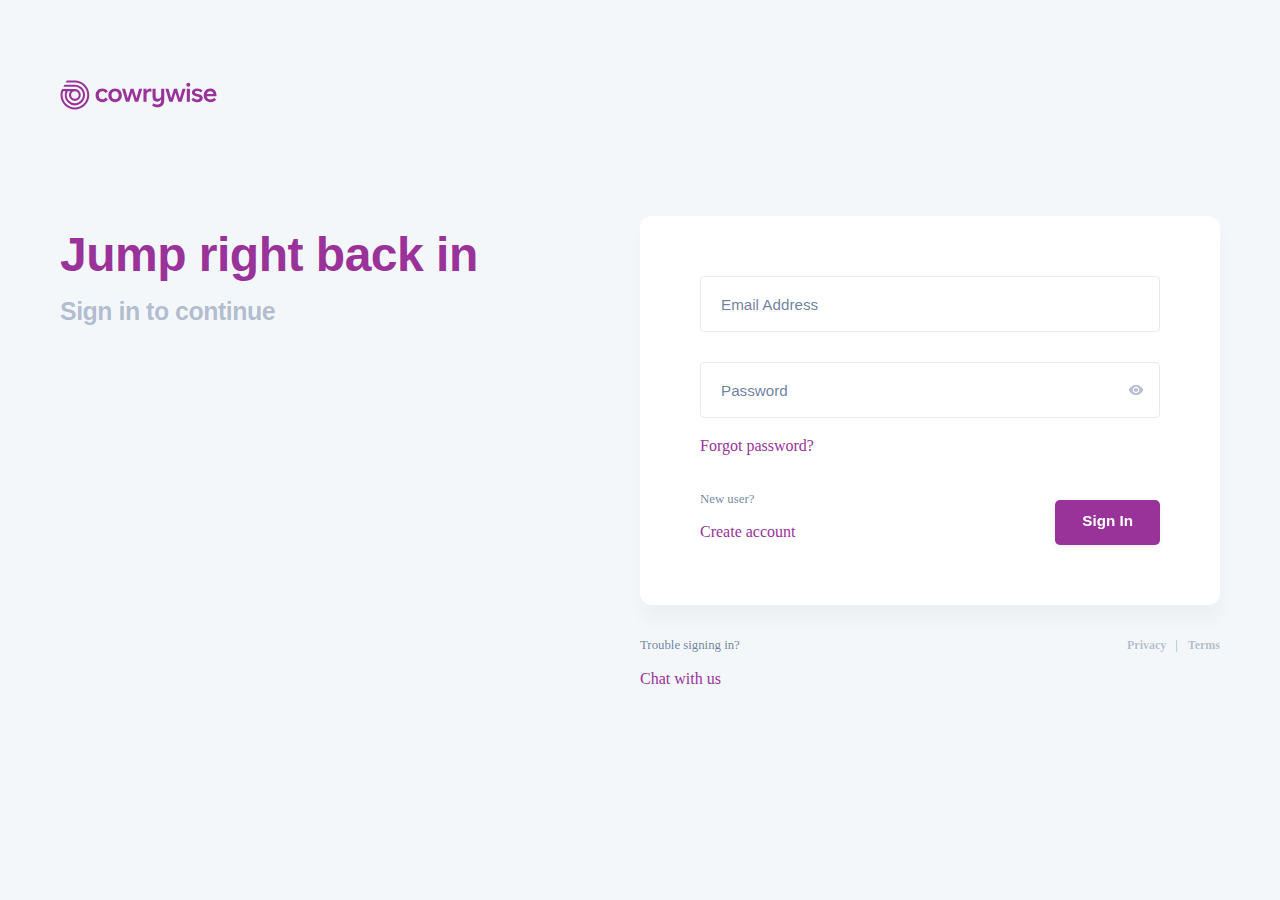
==== cowrywiselogin.html @ f2b7670e "first commit" ====
<!DOCTYPE html>
<html lang="en">
  <head>
    <head>
        

      <title>Ceowrywise login</title>
      <meta data-n-head="1" charset="utf-8" />
      <meta data-n-head="1" name="theme-color" content="#0067f5" />
      <meta
        data-n-head="1"
        data-hid="description"
        name="description"
        content="Get your money working"
      />
      <meta data-n-head="1" name="twitter:card" content="summary_large_image" />
      <meta
        data-n-head="1"
        name="twitter:image:src"
        content="https://my.cowrywise.com/icons/og-card.jpg"
      />
      <meta data-n-head="1" name="og:title" content="My Cowrywise" />
      <meta
        data-n-head="1"
        name="og:description"
        content="Get your money working"
      />
      <meta
        data-n-head="1"
        name="og:image"
        content="https://my.cowrywise.com/icons/og-card.jpg"
      />
      <meta data-n-head="1" data-hid="charset" charset="utf-8" />
      <meta
        data-n-head="1"
        data-hid="mobile-web-app-capable"
        name="mobile-web-app-capable"
        content="yes"
      />
      <meta
        data-n-head="1"
        data-hid="apple-mobile-web-app-title"
        name="apple-mobile-web-app-title"
        content="My Cowrywise"
      />
      <meta
        data-n-head="1"
        data-hid="author"
        name="author"
        content="Cowrywise"
      />
      <meta
        data-n-head="1"
        data-hid="og:type"
        name="og:type"
        property="og:type"
        content="website"
      />
      <meta
        data-n-head="1"
        data-hid="og:site_name"
        name="og:site_name"
        property="og:site_name"
        content="My Cowrywise"
      />
      <link
        data-n-head="1"
        rel="icon"
        type="image/x-icon"
        href="/icons/favicon.ico"
      />
      <link
        data-n-head="1"
        rel="icon"
        type="image/png"
        sizes="16x16"
        href="/icons/favicon-16x16.png"
      />
      <link
        data-n-head="1"
        rel="icon"
        type="image/png"
        sizes="32x32"
        href="/icons/favicon-32x32.png"
      />
      <link
        data-n-head="1"
        rel="apple-touch-icon"
        sizes="180x180"
        href="/icons/apple-touch-icon.png"
      />
      <link data-n-head="1" rel="canonical" href="https://my.cowrywise.com" />
      <link data-n-head="1" rel="stylesheet" href="/fonts/cw-fonts.css" />
      <link
        data-n-head="1"
        data-hid="shortcut-icon"
        rel="shortcut icon"
        href="/_nuxt/icons/icon_64x64.d04104.png"
      />
      <link
        data-n-head="1"
        data-hid="apple-touch-icon"
        rel="apple-touch-icon"
        href="/_nuxt/icons/icon_512x512.d04104.png"
        sizes="512x512"
      />
      <link
        data-n-head="1"
        rel="manifest"
        href="/_nuxt/manifest.924db4cf.json"
        data-hid="manifest"
      />
      <script
        type="text/javascript"
        async=""
        src="https://widget.intercom.io/widget/nocmnfgt"
      ></script>
      <script data-n-head="1" src="/js/intercom.js" async=""></script>
      <link rel="preload" href="/_nuxt/e741ea4.js" as="script" />
      <link rel="preload" href="/_nuxt/82899b5.js" as="script" />
      <link rel="preload" href="/_nuxt/36bf31a.js" as="script" />
      <link rel="preload" href="/_nuxt/c11ccfa.js" as="script" />
      <style type="text/css">
        .error {
          background-color: #fff;
          width: 100%;
          height: 100vh;
          display: flex;
          flex-direction: column;
          align-items: center;
          justify-content: center;
        }
        .error div {
          text-align: center;
        }
        .error div p {
          cursor: pointer;
        }
      </style>
      <style type="text/css">
        /*! normalize.css v5.0.0 | MIT License | github.com/necolas/normalize.css */
        * {
          box-sizing: border-box;
        }
        html {
          font-family: sans-serif;
          line-height: 1.15;
          font-size: 16px;
          -ms-text-size-adjust: 100%;
          -webkit-text-size-adjust: 100%;
        }
        body,
        ol,
        ul {
          margin: 0;
        }
        ol,
        ul {
          padding: 0;
          list-style-type: none;
        }
        article,
        aside,
        footer,
        header,
        nav,
        section {
          display: block;
        }
        h1 {
          font-size: 2em;
          margin: 0.67em 0;
        }
        figcaption,
        figure,
        main {
          display: block;
        }
        figure {
          margin: 1em 40px;
        }
        hr {
          border-style: solid;
          box-sizing: content-box;
          height: 0;
          overflow: visible;
        }
        pre {
          font-family: monospace, monospace;
          font-size: 1em;
        }
        a {
          background-color: transparent;
          -webkit-text-decoration-skip: objects;
        }
        a:active,
        a:hover {
          outline-width: 0;
        }
        abbr[title] {
          border-bottom: none;
          text-decoration: underline;
          -webkit-text-decoration: underline dotted;
          text-decoration: underline dotted;
        }
        b,
        strong {
          font-weight: inherit;
          font-weight: bolder;
        }
        code,
        kbd,
        samp {
          font-family: monospace, monospace;
          font-size: 1em;
        }
        dfn {
          font-style: italic;
        }
        mark {
          background-color: #ff0;
          color: #000;
        }
        small {
          font-size: 80%;
        }
        sub,
        sup {
          font-size: 75%;
          line-height: 0;
          position: relative;
          vertical-align: baseline;
        }
        sub {
          bottom: -0.25em;
        }
        sup {
          top: -0.5em;
        }
        audio,
        video {
          display: inline-block;
        }
        audio:not([controls]) {
          display: none;
          height: 0;
        }
        img {
          border-style: none;
        }
        svg:not(:root) {
          overflow: hidden;
        }
        svg:focus {
          outline: none;
        }
        button,
        input,
        optgroup,
        select,
        textarea {
          font-family: sans-serif;
          font-size: 100%;
          line-height: 1.15;
          margin: 0;
        }
        button,
        input {
          overflow: visible;
        }
        button,
        select {
          text-transform: none;
        }
        [type="reset"],
        [type="submit"],
        button,
        html [type="button"] {
          -webkit-appearance: button;
        }
        [type="button"]::-moz-focus-inner,
        [type="reset"]::-moz-focus-inner,
        [type="submit"]::-moz-focus-inner,
        button::-moz-focus-inner {
          border-style: none;
          padding: 0;
        }
        [type="button"]:-moz-focusring,
        [type="reset"]:-moz-focusring,
        [type="submit"]:-moz-focusring,
        button:-moz-focusring {
          outline: 1px dotted ButtonText;
        }
        fieldset {
          border: 1px solid silver;
          margin: 0 2px;
          padding: 0.35em 0.625em 0.75em;
        }
        legend {
          box-sizing: border-box;
          color: inherit;
          display: table;
          max-width: 100%;
          padding: 0;
          white-space: normal;
        }
        progress {
          display: inline-block;
          vertical-align: baseline;
        }
        textarea {
          overflow: auto;
        }
        [type="checkbox"],
        [type="radio"] {
          box-sizing: border-box;
          padding: 0;
        }
        [type="number"]::-webkit-inner-spin-button,
        [type="number"]::-webkit-outer-spin-button {
          height: auto;
        }
        [type="search"] {
          -webkit-appearance: textfield;
          outline-offset: -2px;
        }
        [type="search"]::-webkit-search-cancel-button,
        [type="search"]::-webkit-search-decoration {
          -webkit-appearance: none;
        }
        ::-webkit-file-upload-button {
          -webkit-appearance: button;
          font: inherit;
        }
        details,
        menu {
          display: block;
        }
        summary {
          display: list-item;
        }
        canvas {
          display: inline-block;
        }
        [hidden],
        template {
          display: none;
        }
        a,
        button,
        input,
        label,
        select,
        textarea {
          -webkit-tap-highlight-color: rgba(0, 0, 0, 0);
        }
        .m--25 {
          margin: -25px !important;
        }
        .p--25 {
          padding: -25px !important;
        }
        .m-t--25 {
          margin-top: -25px !important;
        }
        @media screen and (max-width: 600px) {
          .m-t--25-s {
            margin-top: -25px;
          }
        }
        .p-t--25 {
          padding-top: -25px !important;
        }
        .m-b--25 {
          margin-bottom: -25px !important;
        }
        @media screen and (max-width: 600px) {
          .m-b--25-s {
            margin-bottom: -25px;
          }
        }
        .p-b--25 {
          padding-bottom: -25px !important;
        }
        .m-l--25 {
          margin-left: -25px !important;
        }
        @media screen and (max-width: 600px) {
          .m-l--25-s {
            margin-left: -25px;
          }
        }
        .p-l--25 {
          padding-left: -25px !important;
        }
        .m-r--25 {
          margin-right: -25px !important;
        }
        @media screen and (max-width: 600px) {
          .m-r--25-s {
            margin-right: -25px;
          }
        }
        .p-r--25 {
          padding-right: -25px !important;
        }
        .m--20 {
          margin: -20px !important;
        }
        .p--20 {
          padding: -20px !important;
        }
        .m-t--20 {
          margin-top: -20px !important;
        }
        @media screen and (max-width: 600px) {
          .m-t--20-s {
            margin-top: -20px;
          }
        }
        .p-t--20 {
          padding-top: -20px !important;
        }
        .m-b--20 {
          margin-bottom: -20px !important;
        }
        @media screen and (max-width: 600px) {
          .m-b--20-s {
            margin-bottom: -20px;
          }
        }
        .p-b--20 {
          padding-bottom: -20px !important;
        }
        .m-l--20 {
          margin-left: -20px !important;
        }
        @media screen and (max-width: 600px) {
          .m-l--20-s {
            margin-left: -20px;
          }
        }
        .p-l--20 {
          padding-left: -20px !important;
        }
        .m-r--20 {
          margin-right: -20px !important;
        }
        @media screen and (max-width: 600px) {
          .m-r--20-s {
            margin-right: -20px;
          }
        }
        .p-r--20 {
          padding-right: -20px !important;
        }
        .m--15 {
          margin: -15px !important;
        }
        .p--15 {
          padding: -15px !important;
        }
        .m-t--15 {
          margin-top: -15px !important;
        }
        @media screen and (max-width: 600px) {
          .m-t--15-s {
            margin-top: -15px;
          }
        }
        .p-t--15 {
          padding-top: -15px !important;
        }
        .m-b--15 {
          margin-bottom: -15px !important;
        }
        @media screen and (max-width: 600px) {
          .m-b--15-s {
            margin-bottom: -15px;
          }
        }
        .p-b--15 {
          padding-bottom: -15px !important;
        }
        .m-l--15 {
          margin-left: -15px !important;
        }
        @media screen and (max-width: 600px) {
          .m-l--15-s {
            margin-left: -15px;
          }
        }
        .p-l--15 {
          padding-left: -15px !important;
        }
        .m-r--15 {
          margin-right: -15px !important;
        }
        @media screen and (max-width: 600px) {
          .m-r--15-s {
            margin-right: -15px;
          }
        }
        .p-r--15 {
          padding-right: -15px !important;
        }
        .m--10 {
          margin: -10px !important;
        }
        .p--10 {
          padding: -10px !important;
        }
        .m-t--10 {
          margin-top: -10px !important;
        }
        @media screen and (max-width: 600px) {
          .m-t--10-s {
            margin-top: -10px;
          }
        }
        .p-t--10 {
          padding-top: -10px !important;
        }
        .m-b--10 {
          margin-bottom: -10px !important;
        }
        @media screen and (max-width: 600px) {
          .m-b--10-s {
            margin-bottom: -10px;
          }
        }
        .p-b--10 {
          padding-bottom: -10px !important;
        }
        .m-l--10 {
          margin-left: -10px !important;
        }
        @media screen and (max-width: 600px) {
          .m-l--10-s {
            margin-left: -10px;
          }
        }
        .p-l--10 {
          padding-left: -10px !important;
        }
        .m-r--10 {
          margin-right: -10px !important;
        }
        @media screen and (max-width: 600px) {
          .m-r--10-s {
            margin-right: -10px;
          }
        }
        .p-r--10 {
          padding-right: -10px !important;
        }
        .m--5 {
          margin: -5px !important;
        }
        .p--5 {
          padding: -5px !important;
        }
        .m-t--5 {
          margin-top: -5px !important;
        }
        @media screen and (max-width: 600px) {
          .m-t--5-s {
            margin-top: -5px;
          }
        }
        .p-t--5 {
          padding-top: -5px !important;
        }
        .m-b--5 {
          margin-bottom: -5px !important;
        }
        @media screen and (max-width: 600px) {
          .m-b--5-s {
            margin-bottom: -5px;
          }
        }
        .p-b--5 {
          padding-bottom: -5px !important;
        }
        .m-l--5 {
          margin-left: -5px !important;
        }
        @media screen and (max-width: 600px) {
          .m-l--5-s {
            margin-left: -5px;
          }
        }
        .p-l--5 {
          padding-left: -5px !important;
        }
        .m-r--5 {
          margin-right: -5px !important;
        }
        @media screen and (max-width: 600px) {
          .m-r--5-s {
            margin-right: -5px;
          }
        }
        .p-r--5 {
          padding-right: -5px !important;
        }
        .m-0 {
          margin: 0 !important;
        }
        .p-0 {
          padding: 0 !important;
        }
        .m-t-0 {
          margin-top: 0 !important;
        }
        @media screen and (max-width: 600px) {
          .m-t-0-s {
            margin-top: 0;
          }
        }
        .p-t-0 {
          padding-top: 0 !important;
        }
        .m-b-0 {
          margin-bottom: 0 !important;
        }
        @media screen and (max-width: 600px) {
          .m-b-0-s {
            margin-bottom: 0;
          }
        }
        .p-b-0 {
          padding-bottom: 0 !important;
        }
        .m-l-0 {
          margin-left: 0 !important;
        }
        @media screen and (max-width: 600px) {
          .m-l-0-s {
            margin-left: 0;
          }
        }
        .p-l-0 {
          padding-left: 0 !important;
        }
        .m-r-0 {
          margin-right: 0 !important;
        }
        @media screen and (max-width: 600px) {
          .m-r-0-s {
            margin-right: 0;
          }
        }
        .p-r-0 {
          padding-right: 0 !important;
        }
        .m-5 {
          margin: 5px !important;
        }
        .p-5 {
          padding: 5px !important;
        }
        .m-t-5 {
          margin-top: 5px !important;
        }
        @media screen and (max-width: 600px) {
          .m-t-5-s {
            margin-top: 5px;
          }
        }
        .p-t-5 {
          padding-top: 5px !important;
        }
        .m-b-5 {
          margin-bottom: 5px !important;
        }
        @media screen and (max-width: 600px) {
          .m-b-5-s {
            margin-bottom: 5px;
          }
        }
        .p-b-5 {
          padding-bottom: 5px !important;
        }
        .m-l-5 {
          margin-left: 5px !important;
        }
        @media screen and (max-width: 600px) {
          .m-l-5-s {
            margin-left: 5px;
          }
        }
        .p-l-5 {
          padding-left: 5px !important;
        }
        .m-r-5 {
          margin-right: 5px !important;
        }
        @media screen and (max-width: 600px) {
          .m-r-5-s {
            margin-right: 5px;
          }
        }
        .p-r-5 {
          padding-right: 5px !important;
        }
        .m-10 {
          margin: 10px !important;
        }
        .p-10 {
          padding: 10px !important;
        }
        .m-t-10 {
          margin-top: 10px !important;
        }
        @media screen and (max-width: 600px) {
          .m-t-10-s {
            margin-top: 10px;
          }
        }
        .p-t-10 {
          padding-top: 10px !important;
        }
        .m-b-10 {
          margin-bottom: 10px !important;
        }
        @media screen and (max-width: 600px) {
          .m-b-10-s {
            margin-bottom: 10px;
          }
        }
        .p-b-10 {
          padding-bottom: 10px !important;
        }
        .m-l-10 {
          margin-left: 10px !important;
        }
        @media screen and (max-width: 600px) {
          .m-l-10-s {
            margin-left: 10px;
          }
        }
        .p-l-10 {
          padding-left: 10px !important;
        }
        .m-r-10 {
          margin-right: 10px !important;
        }
        @media screen and (max-width: 600px) {
          .m-r-10-s {
            margin-right: 10px;
          }
        }
        .p-r-10 {
          padding-right: 10px !important;
        }
        .m-15 {
          margin: 15px !important;
        }
        .p-15 {
          padding: 15px !important;
        }
        .m-t-15 {
          margin-top: 15px !important;
        }
        @media screen and (max-width: 600px) {
          .m-t-15-s {
            margin-top: 15px;
          }
        }
        .p-t-15 {
          padding-top: 15px !important;
        }
        .m-b-15 {
          margin-bottom: 15px !important;
        }
        @media screen and (max-width: 600px) {
          .m-b-15-s {
            margin-bottom: 15px;
          }
        }
        .p-b-15 {
          padding-bottom: 15px !important;
        }
        .m-l-15 {
          margin-left: 15px !important;
        }
        @media screen and (max-width: 600px) {
          .m-l-15-s {
            margin-left: 15px;
          }
        }
        .p-l-15 {
          padding-left: 15px !important;
        }
        .m-r-15 {
          margin-right: 15px !important;
        }
        @media screen and (max-width: 600px) {
          .m-r-15-s {
            margin-right: 15px;
          }
        }
        .p-r-15 {
          padding-right: 15px !important;
        }
        .m-20 {
          margin: 20px !important;
        }
        .p-20 {
          padding: 20px !important;
        }
        .m-t-20 {
          margin-top: 20px !important;
        }
        @media screen and (max-width: 600px) {
          .m-t-20-s {
            margin-top: 20px;
          }
        }
        .p-t-20 {
          padding-top: 20px !important;
        }
        .m-b-20 {
          margin-bottom: 20px !important;
        }
        @media screen and (max-width: 600px) {
          .m-b-20-s {
            margin-bottom: 20px;
          }
        }
        .p-b-20 {
          padding-bottom: 20px !important;
        }
        .m-l-20 {
          margin-left: 20px !important;
        }
        @media screen and (max-width: 600px) {
          .m-l-20-s {
            margin-left: 20px;
          }
        }
        .p-l-20 {
          padding-left: 20px !important;
        }
        .m-r-20 {
          margin-right: 20px !important;
        }
        @media screen and (max-width: 600px) {
          .m-r-20-s {
            margin-right: 20px;
          }
        }
        .p-r-20 {
          padding-right: 20px !important;
        }
        .m-25 {
          margin: 25px !important;
        }
        .p-25 {
          padding: 25px !important;
        }
        .m-t-25 {
          margin-top: 25px !important;
        }
        @media screen and (max-width: 600px) {
          .m-t-25-s {
            margin-top: 25px;
          }
        }
        .p-t-25 {
          padding-top: 25px !important;
        }
        .m-b-25 {
          margin-bottom: 25px !important;
        }
        @media screen and (max-width: 600px) {
          .m-b-25-s {
            margin-bottom: 25px;
          }
        }
        .p-b-25 {
          padding-bottom: 25px !important;
        }
        .m-l-25 {
          margin-left: 25px !important;
        }
        @media screen and (max-width: 600px) {
          .m-l-25-s {
            margin-left: 25px;
          }
        }
        .p-l-25 {
          padding-left: 25px !important;
        }
        .m-r-25 {
          margin-right: 25px !important;
        }
        @media screen and (max-width: 600px) {
          .m-r-25-s {
            margin-right: 25px;
          }
        }
        .p-r-25 {
          padding-right: 25px !important;
        }
        .m-30 {
          margin: 30px !important;
        }
        .p-30 {
          padding: 30px !important;
        }
        .m-t-30 {
          margin-top: 30px !important;
        }
        @media screen and (max-width: 600px) {
          .m-t-30-s {
            margin-top: 30px;
          }
        }
        .p-t-30 {
          padding-top: 30px !important;
        }
        .m-b-30 {
          margin-bottom: 30px !important;
        }
        @media screen and (max-width: 600px) {
          .m-b-30-s {
            margin-bottom: 30px;
          }
        }
        .p-b-30 {
          padding-bottom: 30px !important;
        }
        .m-l-30 {
          margin-left: 30px !important;
        }
        @media screen and (max-width: 600px) {
          .m-l-30-s {
            margin-left: 30px;
          }
        }
        .p-l-30 {
          padding-left: 30px !important;
        }
        .m-r-30 {
          margin-right: 30px !important;
        }
        @media screen and (max-width: 600px) {
          .m-r-30-s {
            margin-right: 30px;
          }
        }
        .p-r-30 {
          padding-right: 30px !important;
        }
        .m-35 {
          margin: 35px !important;
        }
        .p-35 {
          padding: 35px !important;
        }
        .m-t-35 {
          margin-top: 35px !important;
        }
        @media screen and (max-width: 600px) {
          .m-t-35-s {
            margin-top: 35px;
          }
        }
        .p-t-35 {
          padding-top: 35px !important;
        }
        .m-b-35 {
          margin-bottom: 35px !important;
        }
        @media screen and (max-width: 600px) {
          .m-b-35-s {
            margin-bottom: 35px;
          }
        }
        .p-b-35 {
          padding-bottom: 35px !important;
        }
        .m-l-35 {
          margin-left: 35px !important;
        }
        @media screen and (max-width: 600px) {
          .m-l-35-s {
            margin-left: 35px;
          }
        }
        .p-l-35 {
          padding-left: 35px !important;
        }
        .m-r-35 {
          margin-right: 35px !important;
        }
        @media screen and (max-width: 600px) {
          .m-r-35-s {
            margin-right: 35px;
          }
        }
        .p-r-35 {
          padding-right: 35px !important;
        }
        .m-40 {
          margin: 40px !important;
        }
        .p-40 {
          padding: 40px !important;
        }
        .m-t-40 {
          margin-top: 40px !important;
        }
        @media screen and (max-width: 600px) {
          .m-t-40-s {
            margin-top: 40px;
          }
        }
        .p-t-40 {
          padding-top: 40px !important;
        }
        .m-b-40 {
          margin-bottom: 40px !important;
        }
        @media screen and (max-width: 600px) {
          .m-b-40-s {
            margin-bottom: 40px;
          }
        }
        .p-b-40 {
          padding-bottom: 40px !important;
        }
        .m-l-40 {
          margin-left: 40px !important;
        }
        @media screen and (max-width: 600px) {
          .m-l-40-s {
            margin-left: 40px;
          }
        }
        .p-l-40 {
          padding-left: 40px !important;
        }
        .m-r-40 {
          margin-right: 40px !important;
        }
        @media screen and (max-width: 600px) {
          .m-r-40-s {
            margin-right: 40px;
          }
        }
        .p-r-40 {
          padding-right: 40px !important;
        }
        .m-45 {
          margin: 45px !important;
        }
        .p-45 {
          padding: 45px !important;
        }
        .m-t-45 {
          margin-top: 45px !important;
        }
        @media screen and (max-width: 600px) {
          .m-t-45-s {
            margin-top: 45px;
          }
        }
        .p-t-45 {
          padding-top: 45px !important;
        }
        .m-b-45 {
          margin-bottom: 45px !important;
        }
        @media screen and (max-width: 600px) {
          .m-b-45-s {
            margin-bottom: 45px;
          }
        }
        .p-b-45 {
          padding-bottom: 45px !important;
        }
        .m-l-45 {
          margin-left: 45px !important;
        }
        @media screen and (max-width: 600px) {
          .m-l-45-s {
            margin-left: 45px;
          }
        }
        .p-l-45 {
          padding-left: 45px !important;
        }
        .m-r-45 {
          margin-right: 45px !important;
        }
        @media screen and (max-width: 600px) {
          .m-r-45-s {
            margin-right: 45px;
          }
        }
        .p-r-45 {
          padding-right: 45px !important;
        }
        .m-50 {
          margin: 50px !important;
        }
        .p-50 {
          padding: 50px !important;
        }
        .m-t-50 {
          margin-top: 50px !important;
        }
        @media screen and (max-width: 600px) {
          .m-t-50-s {
            margin-top: 50px;
          }
        }
        .p-t-50 {
          padding-top: 50px !important;
        }
        .m-b-50 {
          margin-bottom: 50px !important;
        }
        @media screen and (max-width: 600px) {
          .m-b-50-s {
            margin-bottom: 50px;
          }
        }
        .p-b-50 {
          padding-bottom: 50px !important;
        }
        .m-l-50 {
          margin-left: 50px !important;
        }
        @media screen and (max-width: 600px) {
          .m-l-50-s {
            margin-left: 50px;
          }
        }
        .p-l-50 {
          padding-left: 50px !important;
        }
        .m-r-50 {
          margin-right: 50px !important;
        }
        @media screen and (max-width: 600px) {
          .m-r-50-s {
            margin-right: 50px;
          }
        }
        .p-r-50 {
          padding-right: 50px !important;
        }
        .m-60 {
          margin: 60px !important;
        }
        .p-60 {
          padding: 60px !important;
        }
        .m-t-60 {
          margin-top: 60px !important;
        }
        @media screen and (max-width: 600px) {
          .m-t-60-s {
            margin-top: 60px;
          }
        }
        .p-t-60 {
          padding-top: 60px !important;
        }
        .m-b-60 {
          margin-bottom: 60px !important;
        }
        @media screen and (max-width: 600px) {
          .m-b-60-s {
            margin-bottom: 60px;
          }
        }
        .p-b-60 {
          padding-bottom: 60px !important;
        }
        .m-l-60 {
          margin-left: 60px !important;
        }
        @media screen and (max-width: 600px) {
          .m-l-60-s {
            margin-left: 60px;
          }
        }
        .p-l-60 {
          padding-left: 60px !important;
        }
        .m-r-60 {
          margin-right: 60px !important;
        }
        @media screen and (max-width: 600px) {
          .m-r-60-s {
            margin-right: 60px;
          }
        }
        .p-r-60 {
          padding-right: 60px !important;
        }
        .m-70 {
          margin: 70px !important;
        }
        .p-70 {
          padding: 70px !important;
        }
        .m-t-70 {
          margin-top: 70px !important;
        }
        @media screen and (max-width: 600px) {
          .m-t-70-s {
            margin-top: 70px;
          }
        }
        .p-t-70 {
          padding-top: 70px !important;
        }
        .m-b-70 {
          margin-bottom: 70px !important;
        }
        @media screen and (max-width: 600px) {
          .m-b-70-s {
            margin-bottom: 70px;
          }
        }
        .p-b-70 {
          padding-bottom: 70px !important;
        }
        .m-l-70 {
          margin-left: 70px !important;
        }
        @media screen and (max-width: 600px) {
          .m-l-70-s {
            margin-left: 70px;
          }
        }
        .p-l-70 {
          padding-left: 70px !important;
        }
        .m-r-70 {
          margin-right: 70px !important;
        }
        @media screen and (max-width: 600px) {
          .m-r-70-s {
            margin-right: 70px;
          }
        }
        .p-r-70 {
          padding-right: 70px !important;
        }
        .m-75 {
          margin: 75px !important;
        }
        .p-75 {
          padding: 75px !important;
        }
        .m-t-75 {
          margin-top: 75px !important;
        }
        @media screen and (max-width: 600px) {
          .m-t-75-s {
            margin-top: 75px;
          }
        }
        .p-t-75 {
          padding-top: 75px !important;
        }
        .m-b-75 {
          margin-bottom: 75px !important;
        }
        @media screen and (max-width: 600px) {
          .m-b-75-s {
            margin-bottom: 75px;
          }
        }
        .p-b-75 {
          padding-bottom: 75px !important;
        }
        .m-l-75 {
          margin-left: 75px !important;
        }
        @media screen and (max-width: 600px) {
          .m-l-75-s {
            margin-left: 75px;
          }
        }
        .p-l-75 {
          padding-left: 75px !important;
        }
        .m-r-75 {
          margin-right: 75px !important;
        }
        @media screen and (max-width: 600px) {
          .m-r-75-s {
            margin-right: 75px;
          }
        }
        .p-r-75 {
          padding-right: 75px !important;
        }
        .m-100 {
          margin: 100px !important;
        }
        .p-100 {
          padding: 100px !important;
        }
        .m-t-100 {
          margin-top: 100px !important;
        }
        @media screen and (max-width: 600px) {
          .m-t-100-s {
            margin-top: 100px;
          }
        }
        .p-t-100 {
          padding-top: 100px !important;
        }
        .m-b-100 {
          margin-bottom: 100px !important;
        }
        @media screen and (max-width: 600px) {
          .m-b-100-s {
            margin-bottom: 100px;
          }
        }
        .p-b-100 {
          padding-bottom: 100px !important;
        }
        .m-l-100 {
          margin-left: 100px !important;
        }
        @media screen and (max-width: 600px) {
          .m-l-100-s {
            margin-left: 100px;
          }
        }
        .p-l-100 {
          padding-left: 100px !important;
        }
        .m-r-100 {
          margin-right: 100px !important;
        }
        @media screen and (max-width: 600px) {
          .m-r-100-s {
            margin-right: 100px;
          }
        }
        .p-r-100 {
          padding-right: 100px !important;
        }
        .m-120 {
          margin: 120px !important;
        }
        .p-120 {
          padding: 120px !important;
        }
        .m-t-120 {
          margin-top: 120px !important;
        }
        @media screen and (max-width: 600px) {
          .m-t-120-s {
            margin-top: 120px;
          }
        }
        .p-t-120 {
          padding-top: 120px !important;
        }
        .m-b-120 {
          margin-bottom: 120px !important;
        }
        @media screen and (max-width: 600px) {
          .m-b-120-s {
            margin-bottom: 120px;
          }
        }
        .p-b-120 {
          padding-bottom: 120px !important;
        }
        .m-l-120 {
          margin-left: 120px !important;
        }
        @media screen and (max-width: 600px) {
          .m-l-120-s {
            margin-left: 120px;
          }
        }
        .p-l-120 {
          padding-left: 120px !important;
        }
        .m-r-120 {
          margin-right: 120px !important;
        }
        @media screen and (max-width: 600px) {
          .m-r-120-s {
            margin-right: 120px;
          }
        }
        .p-r-120 {
          padding-right: 120px !important;
        }
        .m-150 {
          margin: 150px !important;
        }
        .p-150 {
          padding: 150px !important;
        }
        .m-t-150 {
          margin-top: 150px !important;
        }
        @media screen and (max-width: 600px) {
          .m-t-150-s {
            margin-top: 150px;
          }
        }
        .p-t-150 {
          padding-top: 150px !important;
        }
        .m-b-150 {
          margin-bottom: 150px !important;
        }
        @media screen and (max-width: 600px) {
          .m-b-150-s {
            margin-bottom: 150px;
          }
        }
        .p-b-150 {
          padding-bottom: 150px !important;
        }
        .m-l-150 {
          margin-left: 150px !important;
        }
        @media screen and (max-width: 600px) {
          .m-l-150-s {
            margin-left: 150px;
          }
        }
        .p-l-150 {
          padding-left: 150px !important;
        }
        .m-r-150 {
          margin-right: 150px !important;
        }
        @media screen and (max-width: 600px) {
          .m-r-150-s {
            margin-right: 150px;
          }
        }
        .p-r-150 {
          padding-right: 150px !important;
        }
        .m-l-auto {
          margin-left: auto;
        }
        .m-r-auto {
          margin-right: auto;
        }
        .grid {
          box-sizing: border-box;
          width: 100%;
          display: flex;
          flex: 0 1 auto;
          flex-direction: row;
          flex-wrap: wrap;
        }
        .grid.reverse {
          flex-direction: row-reverse;
        }
        .grid.natural-height {
          align-items: flex-start;
        }
        .grid.flex-column {
          flex-direction: column;
        }
        .no-wrap {
          flex-wrap: nowrap;
        }
        .grid.no-gutters > div[class^="c-"] {
          padding: 0;
        }
        .grid.no-gutters-left > div[class^="c-"] {
          padding-left: 0 !important;
        }
        .grid.no-gutters-tbl > div[class^="c-"] {
          padding: 0 1rem 0 0;
        }
        @media screen and (max-width: 600px) {
          .grid.no-gutters-s > div[class^="c-"] {
            padding-left: 0 !important;
            padding-top: 0.5rem !important;
          }
        }
        .c {
          box-sizing: border-box;
          flex-grow: 1;
          flex-basis: 0;
          max-width: 100%;
          padding: 1rem;
        }
        .col.reverse {
          flex-direction: column-reverse;
        }
        .first {
          order: -1;
        }
        .last {
          order: 1;
        }
        .align-start {
          align-self: flex-start;
        }
        .align-end {
          align-self: flex-end;
        }
        .align-center {
          align-self: center;
        }
        .align-baseline {
          align-self: baseline;
        }
        .align-stretch {
          align-self: stretch;
        }
        .c-xs {
          box-sizing: border-box;
          flex-grow: 1;
          flex-basis: 0;
          max-width: 100%;
          padding: 1rem;
        }
        .c-xs:first-child {
          padding-left: 0;
        }
        .c-xs-1 {
          box-sizing: border-box;
          flex-basis: 8.3333333333%;
          max-width: 8.3333333333%;
          padding: 1rem;
        }
        .c-xs-offset-1 {
          margin-left: 8.3333333333%;
        }
        .c-xs-2 {
          box-sizing: border-box;
          flex-basis: 16.6666666667%;
          max-width: 16.6666666667%;
          padding: 1rem;
        }
        .c-xs-offset-2 {
          margin-left: 16.6666666667%;
        }
        .c-xs-3 {
          box-sizing: border-box;
          flex-basis: 25%;
          max-width: 25%;
          padding: 1rem;
        }
        .c-xs-offset-3 {
          margin-left: 25%;
        }
        .c-xs-4 {
          box-sizing: border-box;
          flex-basis: 33.3333333333%;
          max-width: 33.3333333333%;
          padding: 1rem;
        }
        .c-xs-offset-4 {
          margin-left: 33.3333333333%;
        }
        .c-xs-5 {
          box-sizing: border-box;
          flex-basis: 41.6666666667%;
          max-width: 41.6666666667%;
          padding: 1rem;
        }
        .c-xs-offset-5 {
          margin-left: 41.6666666667%;
        }
        .c-xs-6 {
          box-sizing: border-box;
          flex-basis: 50%;
          max-width: 50%;
          padding: 1rem;
        }
        .c-xs-offset-6 {
          margin-left: 50%;
        }
        .c-xs-7 {
          box-sizing: border-box;
          flex-basis: 58.3333333333%;
          max-width: 58.3333333333%;
          padding: 1rem;
        }
        .c-xs-offset-7 {
          margin-left: 58.3333333333%;
        }
        .c-xs-8 {
          box-sizing: border-box;
          flex-basis: 66.6666666667%;
          max-width: 66.6666666667%;
          padding: 1rem;
        }
        .c-xs-offset-8 {
          margin-left: 66.6666666667%;
        }
        .c-xs-9 {
          box-sizing: border-box;
          flex-basis: 75%;
          max-width: 75%;
          padding: 1rem;
        }
        .c-xs-offset-9 {
          margin-left: 75%;
        }
        .c-xs-10 {
          box-sizing: border-box;
          flex-basis: 83.3333333333%;
          max-width: 83.3333333333%;
          padding: 1rem;
        }
        .c-xs-offset-10 {
          margin-left: 83.3333333333%;
        }
        .c-xs-11 {
          box-sizing: border-box;
          flex-basis: 91.6666666667%;
          max-width: 91.6666666667%;
          padding: 1rem;
        }
        .c-xs-offset-11 {
          margin-left: 91.6666666667%;
        }
        .c-xs-12 {
          box-sizing: border-box;
          flex-basis: 100%;
          max-width: 100%;
          padding: 1rem;
        }
        .c-xs-offset-12 {
          margin-left: 100%;
        }
        .grid.start-xs {
          justify-content: flex-start;
        }
        .grid.center-xs {
          justify-content: center;
        }
        .grid.end-xs {
          justify-content: flex-end;
        }
        .grid.top-xs {
          align-items: flex-start;
        }
        .grid.middle-xs {
          align-items: center;
        }
        .grid.bottom-xs {
          align-items: flex-end;
        }
        .grid.around-xs {
          justify-content: space-around;
        }
        .grid.between-xs {
          justify-content: space-between;
        }
        .first-xs {
          order: -1;
        }
        .last-xs {
          order: 1;
        }
        @media only screen and (min-width: 46rem) {
          .c-sm {
            box-sizing: border-box;
            flex-grow: 1;
            flex-basis: 0;
            max-width: 100%;
            padding: 1rem;
          }
          .c-sm:first-child {
            padding-left: 0;
          }
          .c-sm-1 {
            box-sizing: border-box;
            flex-basis: 8.3333333333%;
            max-width: 8.3333333333%;
            padding: 1rem;
          }
          .c-sm-offset-1 {
            margin-left: 8.3333333333%;
          }
          .c-sm-2 {
            box-sizing: border-box;
            flex-basis: 16.6666666667%;
            max-width: 16.6666666667%;
            padding: 1rem;
          }
          .c-sm-offset-2 {
            margin-left: 16.6666666667%;
          }
          .c-sm-3 {
            box-sizing: border-box;
            flex-basis: 25%;
            max-width: 25%;
            padding: 1rem;
          }
          .c-sm-offset-3 {
            margin-left: 25%;
          }
          .c-sm-4 {
            box-sizing: border-box;
            flex-basis: 33.3333333333%;
            max-width: 33.3333333333%;
            padding: 1rem;
          }
          .c-sm-offset-4 {
            margin-left: 33.3333333333%;
          }
          .c-sm-5 {
            box-sizing: border-box;
            flex-basis: 41.6666666667%;
            max-width: 41.6666666667%;
            padding: 1rem;
          }
          .c-sm-offset-5 {
            margin-left: 41.6666666667%;
          }
          .c-sm-6 {
            box-sizing: border-box;
            flex-basis: 50%;
            max-width: 50%;
            padding: 1rem;
          }
          .c-sm-offset-6 {
            margin-left: 50%;
          }
          .c-sm-7 {
            box-sizing: border-box;
            flex-basis: 58.3333333333%;
            max-width: 58.3333333333%;
            padding: 1rem;
          }
          .c-sm-offset-7 {
            margin-left: 58.3333333333%;
          }
          .c-sm-8 {
            box-sizing: border-box;
            flex-basis: 66.6666666667%;
            max-width: 66.6666666667%;
            padding: 1rem;
          }
          .c-sm-offset-8 {
            margin-left: 66.6666666667%;
          }
          .c-sm-9 {
            box-sizing: border-box;
            flex-basis: 75%;
            max-width: 75%;
            padding: 1rem;
          }
          .c-sm-offset-9 {
            margin-left: 75%;
          }
          .c-sm-10 {
            box-sizing: border-box;
            flex-basis: 83.3333333333%;
            max-width: 83.3333333333%;
            padding: 1rem;
          }
          .c-sm-offset-10 {
            margin-left: 83.3333333333%;
          }
          .c-sm-11 {
            box-sizing: border-box;
            flex-basis: 91.6666666667%;
            max-width: 91.6666666667%;
            padding: 1rem;
          }
          .c-sm-offset-11 {
            margin-left: 91.6666666667%;
          }
          .c-sm-12 {
            box-sizing: border-box;
            flex-basis: 100%;
            max-width: 100%;
            padding: 1rem;
          }
          .c-sm-offset-12 {
            margin-left: 100%;
          }
          .grid.start-sm {
            justify-content: flex-start;
          }
          .grid.center-sm {
            justify-content: center;
          }
          .grid.end-sm {
            justify-content: flex-end;
          }
          .grid.top-sm {
            align-items: flex-start;
          }
          .grid.middle-sm {
            align-items: center;
          }
          .grid.bottom-sm {
            align-items: flex-end;
          }
          .grid.around-sm {
            justify-content: space-around;
          }
          .grid.between-sm {
            justify-content: space-between;
          }
          .first-sm {
            order: -1;
          }
          .last-sm {
            order: 1;
          }
        }
        @media only screen and (min-width: 65rem) {
          .c-md {
            box-sizing: border-box;
            flex-grow: 1;
            flex-basis: 0;
            max-width: 100%;
            padding: 1rem;
          }
          .c-md:first-child {
            padding-left: 0;
          }
          .c-md-1 {
            box-sizing: border-box;
            flex-basis: 8.3333333333%;
            max-width: 8.3333333333%;
            padding: 1rem;
          }
          .c-md-offset-1 {
            margin-left: 8.3333333333%;
          }
          .c-md-2 {
            box-sizing: border-box;
            flex-basis: 16.6666666667%;
            max-width: 16.6666666667%;
            padding: 1rem;
          }
          .c-md-offset-2 {
            margin-left: 16.6666666667%;
          }
          .c-md-3 {
            box-sizing: border-box;
            flex-basis: 25%;
            max-width: 25%;
            padding: 1rem;
          }
          .c-md-offset-3 {
            margin-left: 25%;
          }
          .c-md-4 {
            box-sizing: border-box;
            flex-basis: 33.3333333333%;
            max-width: 33.3333333333%;
            padding: 1rem;
          }
          .c-md-offset-4 {
            margin-left: 33.3333333333%;
          }
          .c-md-5 {
            box-sizing: border-box;
            flex-basis: 41.6666666667%;
            max-width: 41.6666666667%;
            padding: 1rem;
          }
          .c-md-offset-5 {
            margin-left: 41.6666666667%;
          }
          .c-md-6 {
            box-sizing: border-box;
            flex-basis: 50%;
            max-width: 50%;
            padding: 1rem;
          }
          .c-md-offset-6 {
            margin-left: 50%;
          }
          .c-md-7 {
            box-sizing: border-box;
            flex-basis: 58.3333333333%;
            max-width: 58.3333333333%;
            padding: 1rem;
          }
          .c-md-offset-7 {
            margin-left: 58.3333333333%;
          }
          .c-md-8 {
            box-sizing: border-box;
            flex-basis: 66.6666666667%;
            max-width: 66.6666666667%;
            padding: 1rem;
          }
          .c-md-offset-8 {
            margin-left: 66.6666666667%;
          }
          .c-md-9 {
            box-sizing: border-box;
            flex-basis: 75%;
            max-width: 75%;
            padding: 1rem;
          }
          .c-md-offset-9 {
            margin-left: 75%;
          }
          .c-md-10 {
            box-sizing: border-box;
            flex-basis: 83.3333333333%;
            max-width: 83.3333333333%;
            padding: 1rem;
          }
          .c-md-offset-10 {
            margin-left: 83.3333333333%;
          }
          .c-md-11 {
            box-sizing: border-box;
            flex-basis: 91.6666666667%;
            max-width: 91.6666666667%;
            padding: 1rem;
          }
          .c-md-offset-11 {
            margin-left: 91.6666666667%;
          }
          .c-md-12 {
            box-sizing: border-box;
            flex-basis: 100%;
            max-width: 100%;
            padding: 1rem;
          }
          .c-md-offset-12 {
            margin-left: 100%;
          }
          .grid.start-md {
            justify-content: flex-start;
          }
          .grid.center-md {
            justify-content: center;
          }
          .grid.end-md {
            justify-content: flex-end;
          }
          .grid.top-md {
            align-items: flex-start;
          }
          .grid.middle-md {
            align-items: center;
          }
          .grid.bottom-md {
            align-items: flex-end;
          }
          .grid.around-md {
            justify-content: space-around;
          }
          .grid.between-md {
            justify-content: space-between;
          }
          .first-md {
            order: -1;
          }
          .last-md {
            order: 1;
          }
        }
        @media only screen and (min-width: 91rem) {
          .c-lg {
            box-sizing: border-box;
            flex-grow: 1;
            flex-basis: 0;
            max-width: 100%;
            padding: 1rem;
          }
          .c-lg:first-child {
            padding-left: 0;
          }
          .c-lg-1 {
            box-sizing: border-box;
            flex-basis: 8.3333333333%;
            max-width: 8.3333333333%;
            padding: 1rem;
          }
          .c-lg-offset-1 {
            margin-left: 8.3333333333%;
          }
          .c-lg-2 {
            box-sizing: border-box;
            flex-basis: 16.6666666667%;
            max-width: 16.6666666667%;
            padding: 1rem;
          }
          .c-lg-offset-2 {
            margin-left: 16.6666666667%;
          }
          .c-lg-3 {
            box-sizing: border-box;
            flex-basis: 25%;
            max-width: 25%;
            padding: 1rem;
          }
          .c-lg-offset-3 {
            margin-left: 25%;
          }
          .c-lg-4 {
            box-sizing: border-box;
            flex-basis: 33.3333333333%;
            max-width: 33.3333333333%;
            padding: 1rem;
          }
          .c-lg-offset-4 {
            margin-left: 33.3333333333%;
          }
          .c-lg-5 {
            box-sizing: border-box;
            flex-basis: 41.6666666667%;
            max-width: 41.6666666667%;
            padding: 1rem;
          }
          .c-lg-offset-5 {
            margin-left: 41.6666666667%;
          }
          .c-lg-6 {
            box-sizing: border-box;
            flex-basis: 50%;
            max-width: 50%;
            padding: 1rem;
          }
          .c-lg-offset-6 {
            margin-left: 50%;
          }
          .c-lg-7 {
            box-sizing: border-box;
            flex-basis: 58.3333333333%;
            max-width: 58.3333333333%;
            padding: 1rem;
          }
          .c-lg-offset-7 {
            margin-left: 58.3333333333%;
          }
          .c-lg-8 {
            box-sizing: border-box;
            flex-basis: 66.6666666667%;
            max-width: 66.6666666667%;
            padding: 1rem;
          }
          .c-lg-offset-8 {
            margin-left: 66.6666666667%;
          }
          .c-lg-9 {
            box-sizing: border-box;
            flex-basis: 75%;
            max-width: 75%;
            padding: 1rem;
          }
          .c-lg-offset-9 {
            margin-left: 75%;
          }
          .c-lg-10 {
            box-sizing: border-box;
            flex-basis: 83.3333333333%;
            max-width: 83.3333333333%;
            padding: 1rem;
          }
          .c-lg-offset-10 {
            margin-left: 83.3333333333%;
          }
          .c-lg-11 {
            box-sizing: border-box;
            flex-basis: 91.6666666667%;
            max-width: 91.6666666667%;
            padding: 1rem;
          }
          .c-lg-offset-11 {
            margin-left: 91.6666666667%;
          }
          .c-lg-12 {
            box-sizing: border-box;
            flex-basis: 100%;
            max-width: 100%;
            padding: 1rem;
          }
          .c-lg-offset-12 {
            margin-left: 100%;
          }
          .grid.start-lg {
            justify-content: flex-start;
          }
          .grid.center-lg {
            justify-content: center;
          }
          .grid.end-lg {
            justify-content: flex-end;
          }
          .grid.top-lg {
            align-items: flex-start;
          }
          .grid.middle-lg {
            align-items: center;
          }
          .grid.bottom-lg {
            align-items: flex-end;
          }
          .grid.around-lg {
            justify-content: space-around;
          }
          .grid.between-lg {
            justify-content: space-between;
          }
          .first-lg {
            order: -1;
          }
          .last-lg {
            order: 1;
          }
        }
        @media only screen and (min-width: 121rem) {
          .c-xl {
            box-sizing: border-box;
            flex-grow: 1;
            flex-basis: 0;
            max-width: 100%;
            padding: 1rem;
          }
          .c-xl:first-child {
            padding-left: 0;
          }
          .c-xl-1 {
            box-sizing: border-box;
            flex-basis: 8.3333333333%;
            max-width: 8.3333333333%;
            padding: 1rem;
          }
          .c-xl-offset-1 {
            margin-left: 8.3333333333%;
          }
          .c-xl-2 {
            box-sizing: border-box;
            flex-basis: 16.6666666667%;
            max-width: 16.6666666667%;
            padding: 1rem;
          }
          .c-xl-offset-2 {
            margin-left: 16.6666666667%;
          }
          .c-xl-3 {
            box-sizing: border-box;
            flex-basis: 25%;
            max-width: 25%;
            padding: 1rem;
          }
          .c-xl-offset-3 {
            margin-left: 25%;
          }
          .c-xl-4 {
            box-sizing: border-box;
            flex-basis: 33.3333333333%;
            max-width: 33.3333333333%;
            padding: 1rem;
          }
          .c-xl-offset-4 {
            margin-left: 33.3333333333%;
          }
          .c-xl-5 {
            box-sizing: border-box;
            flex-basis: 41.6666666667%;
            max-width: 41.6666666667%;
            padding: 1rem;
          }
          .c-xl-offset-5 {
            margin-left: 41.6666666667%;
          }
          .c-xl-6 {
            box-sizing: border-box;
            flex-basis: 50%;
            max-width: 50%;
            padding: 1rem;
          }
          .c-xl-offset-6 {
            margin-left: 50%;
          }
          .c-xl-7 {
            box-sizing: border-box;
            flex-basis: 58.3333333333%;
            max-width: 58.3333333333%;
            padding: 1rem;
          }
          .c-xl-offset-7 {
            margin-left: 58.3333333333%;
          }
          .c-xl-8 {
            box-sizing: border-box;
            flex-basis: 66.6666666667%;
            max-width: 66.6666666667%;
            padding: 1rem;
          }
          .c-xl-offset-8 {
            margin-left: 66.6666666667%;
          }
          .c-xl-9 {
            box-sizing: border-box;
            flex-basis: 75%;
            max-width: 75%;
            padding: 1rem;
          }
          .c-xl-offset-9 {
            margin-left: 75%;
          }
          .c-xl-10 {
            box-sizing: border-box;
            flex-basis: 83.3333333333%;
            max-width: 83.3333333333%;
            padding: 1rem;
          }
          .c-xl-offset-10 {
            margin-left: 83.3333333333%;
          }
          .c-xl-11 {
            box-sizing: border-box;
            flex-basis: 91.6666666667%;
            max-width: 91.6666666667%;
            padding: 1rem;
          }
          .c-xl-offset-11 {
            margin-left: 91.6666666667%;
          }
          .c-xl-12 {
            box-sizing: border-box;
            flex-basis: 100%;
            max-width: 100%;
            padding: 1rem;
          }
          .c-xl-offset-12 {
            margin-left: 100%;
          }
          .grid.start-xl {
            justify-content: flex-start;
          }
          .grid.center-xl {
            justify-content: center;
          }
          .grid.end-xl {
            justify-content: flex-end;
          }
          .grid.top-xl {
            align-items: flex-start;
          }
          .grid.middle-xl {
            align-items: center;
          }
          .grid.bottom-xl {
            align-items: flex-end;
          }
          .grid.around-xl {
            justify-content: space-around;
          }
          .grid.between-xl {
            justify-content: space-between;
          }
          .first-xl {
            order: -1;
          }
          .last-xl {
            order: 1;
          }
        }
        .c-gutter-lr {
          padding: 0 1rem;
        }
        .c-no-gutter {
          padding: 0;
        }
        @media screen and (max-width: 600px) {
          .c-no-gutter-xs {
            padding: 0;
          }
        }
        .show {
          display: block !important;
        }
        .row.show {
          display: flex !important;
        }
        .hide {
          display: none !important;
        }
        .show-xs {
          display: block !important;
        }
        .row.show-xs {
          display: flex !important;
        }
        .hide-xs {
          display: none !important;
        }
        @media only screen and (max-width: 40rem) {
          .show-xs-only {
            display: block !important;
          }
          .row.show-xs-only {
            display: flex !important;
          }
          .hide-xs-only {
            display: none !important;
          }
        }
        @media only screen and (min-width: 46rem) {
          .show-sm {
            display: block !important;
          }
          .row.show-sm {
            display: flex !important;
          }
          .hide-sm {
            display: none !important;
          }
        }
        @media only screen and (min-width: 46rem) and (max-width: 64rem) {
          .show-sm-only {
            display: block !important;
          }
          .row.show-sm-only {
            display: flex !important;
          }
          .hide-sm-only {
            display: none !important;
          }
        }
        @media only screen and (min-width: 65rem) {
          .show-md {
            display: block !important;
          }
          .row.show-md {
            display: flex !important;
          }
          .hide-md {
            display: none !important;
          }
        }
        @media only screen and (min-width: 65rem) and (max-width: 90rem) {
          .show-md-only {
            display: block !important;
          }
          .row.show-md-only {
            display: flex !important;
          }
          .hide-md-only {
            display: none !important;
          }
        }
        @media only screen and (min-width: 91rem) {
          .show-lg {
            display: block !important;
          }
          .row.show-lg {
            display: flex !important;
          }
          .hide-lg {
            display: none !important;
          }
        }
        @media only screen and (min-width: 91rem) and (max-width: 120rem) {
          .show-lg-only {
            display: block !important;
          }
          .row.show-lg-only {
            display: flex !important;
          }
          .hide-lg-only {
            display: none !important;
          }
        }
        @media only screen and (min-width: 121rem) {
          .show-xl {
            display: block !important;
          }
          .row.show-xl {
            display: flex !important;
          }
          .hide-xl {
            display: none !important;
          }
        }
        .clear {
          clear: both;
        }
        .loading-cw {
          width: 150px;
          height: 150px;
        }
        .container {
          margin: 0 auto;
          max-width: 1300px;
          padding: 0 60px;
          width: 100%;
        }
        @media screen and (max-width: 600px) {
          .container {
            padding: 0 30px;
          }
        }
        .container--sm {
          max-width: 760px;
        }
        .container--md {
          max-width: 960px;
        }
        .container--lg {
          max-width: 1240px;
        }
        .container--overflow-hidden {
          overflow: hidden;
        }
        @font-face {
          font-family: "CW BR Firma";
          src: url(/fonts/br-firma/BRFirmaCW-Light.woff2) format("woff2");
          font-weight: 300;
          font-display: fallback;
          font-style: normal;
        }
        @font-face {
          font-family: "CW BR Firma";
          src: url(/fonts/br-firma/BRFirmaCW-Regular.woff2) format("woff2");
          font-weight: 400;
          font-display: fallback;
          font-style: normal;
        }
        @font-face {
          font-family: "CW BR Firma";
          src: url(/fonts/br-firma/BRFirmaCW-Medium.woff2) format("woff2");
          font-weight: 500;
          font-display: fallback;
          font-style: normal;
        }
        @font-face {
          font-family: "CW BR Firma";
          src: url(/fonts/br-firma/BRFirmaCW-SemiBold.woff2) format("woff2");
          font-weight: 600;
          font-display: fallback;
          font-style: normal;
        }
        @font-face {
          font-family: "CW BR Firma";
          src: url(/fonts/br-firma/BRFirmaCW-Bold.woff2) format("woff2");
          font-weight: 700;
          font-display: fallback;
          font-style: normal;
        }
        body {
          font-family: "CW BR Firma";
        }
        a,
        h1,
        h2,
        h3,
        h4,
        h5,
        h6,
        li,
        p,
        span {
          text-rendering: auto;
          color: #993399;
          font-family: "CW BR Firma";
        }
        a {
          font-size: 1rem;
          text-decoration: none;
        }
        a,
        a.link-button {
          font-weight: 500;
          color:#993399;
        }
        a.link-button:hover {
          color: #993399;
        }
        h1,
        h2,
        h3,
        h4,
        h5,
        h6 {
          letter-spacing: -0.5px;
          line-height: 1.4;
          margin: 5px 0;
          font-weight: 600;
          font-family: "CW BR Firma", sans-serif;
        }
        h1 svg,
        h2 svg,
        h3 svg,
        h4 svg,
        h5 svg,
        h6 svg {
          height: 0.9em;
          width: 0.9em;
          margin: 0 4px;
        }
        h1 a,
        h1 span,
        h2 a,
        h2 span,
        h3 a,
        h3 span,
        h4 a,
        h4 span,
        h5 a,
        h5 span,
        h6 a,
        h6 span {
          font-size: inherit;
          font-weight: inherit;
        }
        h1 {
          font-size: 4rem;
        }
        @media screen and (max-width: 1024px) {
          h1 {
            font-size: 2.64rem;
          }
        }
        h2 {
          font-size: 3.5rem;
        }
        @media screen and (max-width: 1024px) {
          h2 {
            font-size: 2.31rem;
          }
        }
        h3 {
          font-size: 3rem;
        }
        @media screen and (max-width: 1024px) {
          h3 {
            font-size: 1.98rem;
          }
        }
        h4 {
          font-size: 2.5rem;
        }
        h4.mid {
          font-size: 2rem;
        }
        @media screen and (max-width: 1024px) {
          h4,
          h4.mid {
            font-size: 1.65rem;
          }
        }
        h5 {
          font-size: 1.56rem;
        }
        @media screen and (max-width: 1024px) {
          h5 {
            font-size: 1.4rem;
          }
        }
        h6 {
          font-size: 1.28rem;
        }
        strong {
          font-weight: 600;
        }
        p svg {
          height: 0.9em;
          width: 0.9em;
          margin: 0 4px;
        }
        p span {
          font-size: inherit;
        }
        li,
        p {
          font-size: 1rem;
          line-height: 1.6;
          margin: 10px 0;
          font-weight: 400;
        }
        li a,
        p a {
          font-size: inherit;
        }
        @media screen and (max-width: 600px) {
          li,
          p {
            font-size: 0.9rem;
          }
        }
        span {
          font-size: 0.8rem;
          line-height: 1.6;
        }
        span a {
          color: #0066f5;
          font-size: inherit;
          font-weight: 600;
        }
        @media screen and (max-width: 600px) {
          p.has--icon svg {
            width: 1.1rem;
            height: auto;
          }
        }
        .u-clear {
          clear: both;
        }
        .u-center {
          margin: 0 auto;
        }
        .u-text-center {
          text-align: center;
        }
        .u-text-left {
          text-align: left;
        }
        @media screen and (max-width: 600px) {
          .u-text-center-s {
            text-align: center;
          }
        }
        .u-text-xs {
          font-size: 14px;
        }
        .d-none {
          display: none !important;
        }
        .d-flex {
          display: flex !important;
        }
        .d-flex-column {
          flex-direction: column !important;
        }
        .d-wrap {
          flex-wrap: wrap;
        }
        .d-block {
          display: block !important;
        }
        .justify-content-end {
          justify-content: flex-end;
        }
        .justify-content-start {
          justify-content: flex-start;
        }
        .justify-content-space-between {
          justify-content: space-between;
        }
        .align-items-start {
          align-items: flex-start;
        }
        .justify-content-center {
          justify-content: center;
        }
        .align-items-center {
          align-items: center;
        }
        .align-items-baseline {
          align-items: baseline;
        }
        .whitespace-initial {
          white-space: normal;
        }
        .whitespace-nowrap {
          white-space: nowrap;
        }
        body {
          background-color: #f4f7fa;
        }
        body.active {
          overflow: hidden;
        }
        .bg-early-dawn {
          background-color: #fffae6;
        }
        .bg-anakiwa {
          background-color: #a2e3fc;
        }
        .bg-barley-white {
          background-color: #fff5cb;
        }
        .bg-link-water {
          background-color: #f4f8fc;
        }
        .bg-alabaster {
          background-color: #fcfcfc;
        }
        .bg-blue {
          background-color: #0066f5;
        }
        .bg-blue h1,
        .bg-blue h2,
        .bg-blue h3,
        .bg-blue h4,
        .bg-blue h5,
        .bg-blue p {
          color: #fff;
        }
        .bg-foam {
          background-color: #cdf2fc;
        }
        hr {
          height: 1px;
          width: 100%;
          border: 0;
          background: rgba(10, 46, 101, 0.05);
        }
        .line-through {
          text-decoration: line-through;
        }
        .triangle {
          width: 0;
          height: 0;
          border-left: 6.5px solid transparent;
          border-right: 6.5px solid transparent;
          display: inline-block !important;
        }
        .triangle--green {
          border-bottom: 8px solid #40b96e;
        }
        .triangle--red {
          border-top: 8px solid #e91c22;
        }
        .circle {
          display: inline-block;
          width: 8px;
          height: 8px;
          border-radius: 50%;
          background-color: #5ac8fa;
          margin-right: 5px;
        }
        .circle .positive {
          background-color: #57cc5a;
        }
        .circle .negative {
          background-color: #e91c22;
        }
        .m0 {
          margin: 0;
        }
        .is-clickable {
          cursor: pointer;
        }
        .p-relative {
          position: relative;
        }
        .h-full {
          height: 100%;
        }
        body {
          -webkit-font-smoothing: antialiased;
        }
        .u-font-semi-bold {
          font-weight: 600 !important;
        }
        .u-font-500 {
          font-weight: 500;
        }
        .u-font-700 {
          font-weight: 700;
        }
        .u-t-capitalize {
          text-transform: capitalize;
        }
        .u-font-bold {
          font-weight: 700;
        }
        .u-t-center {
          text-align: center;
        }
        @media screen and (max-width: 600px) {
          .u-t-center-s {
            text-align: center !important;
          }
        }
        .u-t-left {
          text-align: left;
        }
        .u-t-upper {
          text-transform: uppercase;
        }
        @media screen and (max-width: 600px) {
          .u-t-left-s {
            text-align: left;
          }
        }
        @media screen and (max-width: 600px) {
          .u-t-right-s {
            text-align: right;
          }
        }
        .u-t-right-md {
          text-align: right;
        }
        @media screen and (max-width: 600px) {
          .u-t-right-md {
            text-align: left;
          }
        }
        .u-t-right {
          text-align: right;
        }
        .u-t-light-3 {
          color: rgba(10, 46, 101, 0.3) !important;
        }
        .u-t-black {
          color: #0a2e65 !important;
        }
        .u-t-light-6 {
          color: rgba(10, 46, 101, 0.6) !important;
        }
        .u-t-light-4 {
          color: rgba(10, 46, 101, 0.4) !important;
        }
        .u-t-light-5 {
          color: rgba(10, 46, 101, 0.5) !important;
        }
        .u-t-light-7 {
          color: #aeb9cc !important;
        }
        .u-t-light-8 {
          color: rgba(10, 46, 101, 0.8) !important;
        }
        .u-t-light-9 {
          color: #6c82a3 !important;
        }
        .u-t-grey {
          color: rgba(108, 130, 163, 0.6) !important;
        }
        .u-t-grey-1 {
          color: rgba(10, 46, 101, 0.7) !important;
        }
        .u-t-blue {
          color: #0066f5 !important;
        }
        .u-t-green-1 {
          color: #68ffa5 !important;
        }
        .u-t-green {
          color: #40b96e !important;
        }
        .u-t-green-2 {
          color: #6fd26e !important;
        }
        .u-t-red,
        .u-t-red p,
        .u-t-red span {
          color: #e91c23 !important;
        }
        .section-heading {
          font-size: 0.95rem;
          color: rgba(10, 46, 101, 0.5);
          letter-spacing: 0;
          font-weight: 400;
        }
        .sweet-modal {
          border-radius: 8px !important;
          color: #0a2e65 !important;
          transition-delay: 0s !important;
          transition-duration: 0.33s !important;
          max-width: 600px !important;
        }
        @media screen and (max-width: 600px) {
          .sweet-modal.is-alert .sweet-content {
            padding-bottom: 100px !important;
          }
        }
        @media screen and (max-width: 600px) {
          .sweet-modal {
            border-radius: 0 !important;
          }
        }
        .sweet-modal .flatpickr-calendar.open {
          z-index: 9999999999999 !important;
        }
        .sweet-modal .modal-details .halal {
          padding: 20px 20px 10px;
        }
        .sweet-modal .modal-details .halal .cancel {
          margin-top: -25px;
          margin-right: 10px;
          width: 100%;
          display: flex;
          justify-content: flex-end;
        }
        .sweet-modal .modal-details .halal .cancel svg {
          width: 25px;
          height: 25px;
        }
        .sweet-modal .modal-details .halal svg {
          height: unset;
          width: unset;
        }
        .sweet-modal .modal-details .halal__nav {
          display: flex;
          justify-content: center;
        }
        .sweet-modal .modal-details .halal__nav > :not(:last-of-type) {
          margin-right: 5px;
        }
        .sweet-modal .modal-details .halal__nav .bullet {
          min-width: 5px;
          min-height: 5px;
          padding: 0;
          border-radius: 100%;
          background-color: rgba(10, 46, 101, 0.2);
        }
        .sweet-modal .modal-details .halal__nav .bullet.active {
          background-color: #0a2e65;
        }
        .sweet-modal .modal-details .halal__options {
          max-width: 320px;
          margin-right: auto;
          margin-left: auto;
        }
        .sweet-modal .modal-details .halal__options-item {
          display: flex;
          align-items: flex-start;
          justify-content: center;
        }
        .sweet-modal .modal-details .halal__options-item p {
          color: #6c82a3;
          text-align: left;
          margin-top: 0;
          margin-bottom: 15px;
        }
        .sweet-modal .modal-details .halal__options-item svg {
          margin-right: 10px;
          flex-shrink: 0;
        }
        .sweet-modal .modal-details .halal .halal-btn {
          display: block;
          margin-left: auto;
        }
        .sweet-modal .modal-details .modal-icon {
          height: 48px;
          width: 48px;
        }
        .sweet-modal .modal-details .modal-icon.modal-icon--small {
          height: 32px;
          width: 32px;
        }
        .sweet-modal .modal-details .modal-icon img {
          height: 100%;
          width: 100%;
          border-radius: 100%;
          -o-object-fit: cover;
          object-fit: cover;
        }
        .sweet-modal .modal-details svg {
          height: 50px;
          width: 50px;
        }
        .sweet-modal .modal-details svg.icon {
          width: 14px;
          height: 14px;
          margin-bottom: -2px;
        }
        .sweet-modal .confirmation-modal h6,
        .sweet-modal .marketing-modal h6,
        .sweet-modal .modal-details h6,
        .sweet-modal .success-modal h6 {
          font-size: 1.4rem;
        }
        .sweet-modal .confirmation-modal .paper-plane-illos,
        .sweet-modal .marketing-modal .paper-plane-illos,
        .sweet-modal .success-modal .paper-plane-illos {
          display: flex;
          align-items: center;
          justify-content: center;
          width: 100%;
          padding: 1rem;
          margin-top: 2rem;
        }
        .sweet-modal .confirmation-modal .paper-plane-illos svg,
        .sweet-modal .marketing-modal .paper-plane-illos svg,
        .sweet-modal .success-modal .paper-plane-illos svg {
          width: 72px;
          height: auto;
        }
        .sweet-modal .confirmation-modal a.social-icon svg,
        .sweet-modal .marketing-modal a.social-icon svg,
        .sweet-modal .success-modal a.social-icon svg {
          height: 24px;
          width: 24px;
          fill: #0a2e65;
        }
        .sweet-modal .withdrawal-modal {
          margin-right: 20px;
        }
        .sweet-modal .withdrawal-modal h6 {
          font-size: 1.4rem;
        }
        .sweet-modal .sweet-box-actions .sweet-action-close:hover {
          background: none !important;
          opacity: 1;
        }
        .sweet-modal .sweet-box-actions {
          z-index: 100;
        }
        .sweet-modal .sweet-box-actions .sweet-action-close {
          transition: opacity 0.4s ease;
          opacity: 0.5;
          color: #0a2e65 !important;
        }
        .sweet-modal .sweet-content {
          padding: 20px 20px 30px !important;
          text-align: left !important;
        }
        .sweet-modal .back-button {
          width: -webkit-max-content;
          width: -moz-max-content;
          width: max-content;
        }
        .sweet-modal .back-button span {
          font-size: 16px;
          opacity: 0.5;
          color: #0a2e65;
        }
        .sweet-modal .back-button svg {
          transition: transform 0.3s ease;
          margin-right: 2px;
          opacity: 0.5;
          fill: #0a2e65;
        }
        .sweet-modal .back-button:hover svg {
          opacity: 1;
          transform: translateX(-3px) scale(1.05);
        }
        .sweet-modal .back-button.hover:hover {
          cursor: pointer;
        }
        .sweet-modal-overlay {
          z-index: 99999 !important;
          height: 100% !important;
        }
        .sweet-modal-overlay.theme-dark {
          background: rgba(10, 46, 101, 0.5) !important;
        }
        .sweet-modal--small .sweet-modal {
          max-width: 400px !important;
        }
        @media screen and (max-width: 600px) {
          .sweet-modal--small .sweet-modal {
            height: auto !important;
            bottom: 0;
            top: unset;
            border-radius: 8px 8px 0 0 !important;
          }
        }
        .sweet-modal--small .sweet-modal .sweet-content {
          padding: 20px 28px 25px !important;
        }
        .sweet-modal--small .sweet-modal .confirmation-modal h5 {
          font-size: 22px;
        }
        .sweet-modal--small .sweet-modal .confirmation-modal p {
          font-size: 15px;
        }
        .sweet-modal--small .sweet-modal .confirmation-modal .button,
        .sweet-modal--small .sweet-modal .confirmation-modal button {
          font-size: 12px;
          text-transform: uppercase;
          font-weight: 600;
        }
        .sweet-modal--small .sweet-modal .confirmation-modal .button.primary,
        .sweet-modal--small .sweet-modal .confirmation-modal button.primary {
          color: rgba(10, 46, 101, 0.6);
        }
        .sweet-modal--small .dialog--bullets .bullet {
          margin-top: 7px;
          margin-right: 10px;
        }
        .sweet-modal--small .dialog--bullets p {
          margin-top: 0;
        }
        .usd-onboarding-modal .sweet-modal .sweet-content {
          padding: 20px 28px 25px !important;
        }
        .usd-onboarding-modal .markers {
          display: inline-flex;
          align-items: center;
        }
        .usd-onboarding-modal .markers a {
          display: inline-block;
          width: 8px;
          height: 8px;
          border-radius: 50%;
          background-color: rgba(0, 102, 245, 0.1);
        }
        .usd-onboarding-modal .markers a + a {
          margin-left: 5px;
        }
        .usd-onboarding-modal .markers a.active {
          background-color: #0066f5;
        }
        .usd-onboarding-modal .step--one .img-container,
        .usd-onboarding-modal .step--two .img-container {
          display: flex;
        }
        .usd-onboarding-modal .step--one img,
        .usd-onboarding-modal .step--two img {
          margin-top: 2rem;
          width: 300px;
          height: auto;
          display: inline-block;
          margin-left: 15%;
        }
        .usd-onboarding-modal .step--one h3,
        .usd-onboarding-modal .step--two h3 {
          margin-bottom: 2rem;
        }
        .usd-onboarding-modal .step--one p,
        .usd-onboarding-modal .step--two p {
          max-width: 85%;
          margin-bottom: 2rem;
        }
        @media screen and (max-width: 600px) {
          .usd-onboarding-modal .step--one p,
          .usd-onboarding-modal .step--two p {
            max-width: 100%;
          }
        }
        .usd-onboarding-modal .step--two img {
          width: 90%;
          margin-left: 0;
          margin-right: auto;
          margin-bottom: 2rem;
        }
        .modal-has--progress {
          position: relative;
        }
        .modal-has--progress.is-validating {
          opacity: 0.6 !important;
          cursor: not-allowed;
          pointer-events: none;
        }
        .modal-has--progress.is-validating:after {
          content: "";
          position: absolute;
          height: 2.5px;
          width: 40%;
          top: -20px;
          left: -140px;
          -webkit-animation: formProgressLoader 0.6s
            cubic-bezier(0.445, 0.05, 0.55, 0.95) infinite alternate;
          animation: formProgressLoader 0.6s
            cubic-bezier(0.445, 0.05, 0.55, 0.95) infinite alternate;
          background-color: #0066f5;
        }
        .choose-circle-type-modal svg {
          height: 52px;
          width: 52px;
        }
        .notifications {
          z-index: 9999;
        }
        .notifications,
        .notifications .sweet-modal {
          background-color: #fff !important;
        }
        .notifications .sweet-modal .header {
          padding-left: 25px;
          padding-top: 13px;
        }
        @media screen and (max-width: 600px) {
          .notifications .sweet-modal .header {
            padding-left: 20px;
          }
        }
        .notifications .sweet-content {
          padding: 0 !important;
        }
        .cw-modal,
        .cw-modal .sweet-modal {
          z-index: 9999;
        }
        @media screen and (max-width: 600px) {
          .cw-modal .sweet-modal {
            border-radius: 8px 8px 0 0 !important;
          }
        }
        @media screen and (max-width: 600px) {
          .cw-modal .sweet-modal.is-mobile-fullscreen {
            height: auto !important;
            bottom: 0;
            top: auto;
          }
        }
        .transaction-view .sweet-modal {
          max-width: 680px !important;
        }
        .circle-view {
          padding: 40px 28px 30px;
        }
        @media screen and (max-width: 600px) {
          .circle-view {
            padding: 40px 0 30px;
          }
        }
        .circle-view .sweet-modal {
          max-width: 800px !important;
        }
        .announcement-modal .sweet-modal .sweet-box-actions {
          z-index: 5;
        }
        .announcement-modal
          .sweet-modal
          .sweet-box-actions
          .sweet-action-close
          svg
          path {
          fill: #fff;
        }
        .marketing-modal .emergency {
          height: 200px;
          width: 100%;
        }
        .marketing-modal .emergency:before {
          content: "";
          height: 200px;
          width: 100%;
          background-color: #0066f5;
          background-image: url(/_nuxt/img/emergency.7428e0a.png);
          background-size: cover;
          background-repeat: no-repeat;
          background-position: 50%;
          position: absolute;
          top: 0;
          left: 0;
        }
        .marketing-modal .announcement-wrapper {
          min-height: 280px;
          padding-top: 20px;
        }
        .marketing-modal .announcement-wrapper.emergency-illo:before {
          background-image: url(/_nuxt/img/umbrella-light.a29d0d1.svg);
          background-repeat: no-repeat;
          background-position: 110% 40px;
          background-size: 43%;
        }
        @media screen and (max-width: 600px) {
          .marketing-modal .announcement-wrapper.emergency-illo:before {
            background-size: 200px;
            background-position: 140% 80px;
          }
        }
        .marketing-modal .announcement-wrapper:before {
          content: "";
          height: 280px;
          width: 100%;
          background-color: #0066f5;
          position: absolute;
          top: 0;
          z-index: 1;
          left: 0;
        }
        .marketing-modal .announcement-wrapper .grid {
          z-index: 3;
          position: absolute;
        }
        .marketing-modal .announcement-wrapper h5 {
          color: #fff;
        }
        .marketing-modal .announcement-wrapper h5 + span {
          color: hsla(0, 0%, 100%, 0.9);
        }
        .marketing-modal .username-animation {
          height: 200px;
        }
        .marketing-modal .username-animation:before {
          content: "";
          height: 200px;
          width: 100%;
          background-color: #0066f5;
          position: absolute;
          top: 0;
          left: 0;
        }
        .marketing-modal .username-animation .animation-content {
          height: 200px;
          width: 100%;
          display: flex;
          justify-content: center;
          align-items: center;
          position: absolute;
          left: 0;
          top: 0;
        }
        .marketing-modal .username-animation .animation-content .names span {
          color: #fff;
        }
        .referral-share-modal .share-code__box {
          height: 50px;
          border-radius: 6px;
          padding: 16px;
          background-color: rgba(0, 102, 245, 0.07);
          color: #0066f5;
          display: block;
          text-transform: uppercase;
          font-weight: 600;
          cursor: pointer;
          min-width: 145px;
          position: relative;
        }
        .referral-share-modal .share-code__box svg {
          position: absolute;
          height: 1.2em;
          width: 1.2em;
          right: 24px;
          stroke: #0066f5;
        }
        .user-bonus-modal__action,
        .user-bonus-modal__options {
          padding-left: 55px;
          padding-right: 55px;
        }
        @media screen and (max-width: 600px) {
          .user-bonus-modal__action,
          .user-bonus-modal__options {
            padding-left: 40px;
            padding-right: 40px;
          }
        }
        .user-bonus-modal__options {
          width: 100%;
        }
        .user-bonus-modal__options-item {
          display: flex;
          align-items: center;
          justify-content: space-between;
        }
        .user-bonus-modal__options-item:not(:last-child) {
          margin-bottom: 35px;
        }
        .user-bonus-modal__options-item span {
          font-size: 1rem;
          color: #0066f5;
        }
        .user-bonus-modal__options-item svg {
          margin-left: 50px;
        }
        .user-bonus-modal__options-item.activated span {
          color: #aeb9cc;
        }
        .add-money-modal {
          margin-top: 24px;
          position: relative;
        }
        .add-money-modal.waiver {
          padding: 0 20px;
        }
        .add-money-modal .empty {
          max-width: 430px;
          margin-left: auto;
          margin-right: auto;
        }
        .add-money-modal .top-up-flow {
          margin-top: 30px;
        }
        .add-money-modal .top-up-flow .input-field__wrapper {
          margin-bottom: 0;
        }
        .add-money-modal .top-up-flow .amount-field,
        .add-money-modal .top-up-flow .username-input {
          text-align: center;
          display: flex;
          justify-content: center;
        }
        .add-money-modal .top-up-flow .amount-field #hidden-amount,
        .add-money-modal .top-up-flow .amount-field #hidden-username,
        .add-money-modal .top-up-flow .username-input #hidden-amount,
        .add-money-modal .top-up-flow .username-input #hidden-username {
          position: absolute;
          height: 0;
          overflow: hidden;
          white-space: pre;
          font-size: 3rem;
        }
        @media screen and (max-width: 600px) {
          .add-money-modal .top-up-flow .amount-field #hidden-amount,
          .add-money-modal .top-up-flow .amount-field #hidden-username,
          .add-money-modal .top-up-flow .username-input #hidden-amount,
          .add-money-modal .top-up-flow .username-input #hidden-username {
            font-size: 2.2rem;
          }
        }
        .add-money-modal .top-up-flow .amount-field #hidden-username,
        .add-money-modal .top-up-flow .username-input #hidden-username {
          font-size: 24px;
        }
        .add-money-modal .top-up-flow .amount-field .naira-sign,
        .add-money-modal .top-up-flow .username-input .naira-sign {
          font-size: 1.2rem;
          display: inline-block;
          margin-top: 8px;
          margin-right: 6px;
          color: rgba(10, 46, 101, 0.6);
        }
        @media screen and (max-width: 600px) {
          .add-money-modal .top-up-flow .amount-field .naira-sign,
          .add-money-modal .top-up-flow .username-input .naira-sign {
            font-size: 1.1rem;
            margin-top: 10px;
          }
        }
        .add-money-modal .top-up-flow .amount-field input[type="tel"],
        .add-money-modal .top-up-flow .username-input input[type="tel"] {
          border: 0;
          font-size: 3rem;
          text-align: center;
          padding: 0;
          margin: 0;
        }
        @media screen and (max-width: 600px) {
          .add-money-modal .top-up-flow .amount-field input[type="tel"],
          .add-money-modal .top-up-flow .username-input input[type="tel"] {
            font-size: 2.2rem;
          }
        }
        .add-money-modal
          .top-up-flow
          .amount-field
          input[type="tel"]::-moz-placeholder,
        .add-money-modal
          .top-up-flow
          .username-input
          input[type="tel"]::-moz-placeholder {
          font-size: 3rem;
          color: #0a2e65;
        }
        .add-money-modal
          .top-up-flow
          .amount-field
          input[type="tel"]:-ms-input-placeholder,
        .add-money-modal
          .top-up-flow
          .username-input
          input[type="tel"]:-ms-input-placeholder {
          font-size: 3rem;
          color: #0a2e65;
        }
        .add-money-modal
          .top-up-flow
          .amount-field
          input[type="tel"]::placeholder,
        .add-money-modal
          .top-up-flow
          .username-input
          input[type="tel"]::placeholder {
          font-size: 3rem;
          color: #0a2e65;
        }
        @media screen and (max-width: 600px) {
          .add-money-modal
            .top-up-flow
            .amount-field
            input[type="tel"]::-moz-placeholder,
          .add-money-modal
            .top-up-flow
            .username-input
            input[type="tel"]::-moz-placeholder {
            font-size: 2.2rem;
          }
          .add-money-modal
            .top-up-flow
            .amount-field
            input[type="tel"]:-ms-input-placeholder,
          .add-money-modal
            .top-up-flow
            .username-input
            input[type="tel"]:-ms-input-placeholder {
            font-size: 2.2rem;
          }
          .add-money-modal
            .top-up-flow
            .amount-field
            input[type="tel"]::placeholder,
          .add-money-modal
            .top-up-flow
            .username-input
            input[type="tel"]::placeholder {
            font-size: 2.2rem;
          }
        }
        .add-money-modal .top-up-flow .input-field__message {
          margin-top: 20px;
          display: block;
          text-align: center;
        }
        .add-money-modal .top-up-flow .input-field__message.amount {
          color: rgba(10, 46, 101, 0.5);
        }
        .add-money-modal .top-up-flow .payment-list-options .payment-item {
          display: flex;
          align-items: center;
          justify-content: space-between;
          padding: 26px 0;
          border-bottom: 1px solid rgba(10, 46, 101, 0.06);
          cursor: pointer;
          transition: all 0.5s ease-in-out;
        }
        .add-money-modal
          .top-up-flow
          .payment-list-options
          .payment-item:hover {
          background-color: rgba(10, 46, 101, 0.03);
        }
        .add-money-modal .top-up-flow .payment-list-options .payment-item span {
          font-size: 0.9rem;
        }
        .add-money-modal
          .top-up-flow
          .payment-list-options
          .payment-item
          .card-icon {
          width: 30px;
          height: 30px;
          margin-right: 10px;
        }
        .add-money-modal
          .top-up-flow
          .payment-list-options
          .payment-item
          .card-number {
          letter-spacing: 2px;
          text-transform: capitalize;
        }
        .add-money-modal
          .top-up-flow
          .payment-list-options
          .payment-item
          .method-icon {
          width: 30px;
          height: 30px;
          margin-right: 10px;
        }
        .add-money-modal
          .top-up-flow
          .payment-list-options
          .payment-item:last-child {
          border: none;
        }
        .add-money-modal .stash-tab {
          padding: 0 1.5rem;
        }
        @media screen and (max-width: 600px) {
          .add-money-modal .stash-tab {
            padding: 0;
          }
        }
        .add-money-modal .stash-tab .stash-number {
          cursor: pointer;
        }
        .add-money-modal .stash-tab .stash-number svg {
          stroke: #0066f5;
        }
        .add-money-modal .stash-tab .stash-bank-transfer__icon {
          height: 96px;
          width: 96px;
        }
        .add-money-modal .investment-breakdown {
          margin-left: auto;
          margin-right: auto;
          max-width: 83%;
          max-height: 0;
          overflow: hidden;
          transition: max-height 0.2s;
        }
        .add-money-modal .investment-breakdown.max-h {
          max-height: 400px;
        }
        .add-money-modal .investment-breakdown__item {
          padding: 8px 0;
          border-bottom: 0.1px solid rgba(10, 46, 101, 0.07);
          display: flex;
          align-items: center;
          justify-content: space-between;
        }
        .add-money-modal .investment-breakdown__item.no-bb {
          border-bottom: none;
        }
        .add-money-modal .investment-breakdown__item > * {
          font-size: 14px;
        }
        @media screen and (max-width: 600px) {
          .add-money-modal .investment-breakdown__item > * {
            font-size: 12px;
          }
        }
        .add-money-modal .investment-breakdown__item-title {
          color: #aeb9cc;
        }
        .add-money-modal .investment-breakdown__item-info {
          color: #0a2e65;
        }
        .badge-modal {
          padding: 2rem;
        }
        .badge-modal .message {
          text-align: center;
        }
        .badge-modal .socials svg {
          width: 20px;
          height: 20px;
          margin: 0.5rem;
        }
        .badge-modal h5 {
          font-size: 2rem;
        }
        .badge-modal h5 sub {
          font-size: 0.8rem;
          bottom: 2px;
          color: rgba(10, 46, 101, 0.6);
          left: -7px;
        }
        .badge-modal .levels {
          width: 100%;
          text-align: left;
        }
        .badge-modal .levels .level {
          padding: 1rem 0;
          display: flex;
          align-items: center;
          border-bottom: 1px solid rgba(0, 102, 245, 0.07);
        }
        .badge-modal .levels .level svg {
          height: 1rem;
          width: 1rem;
        }
        .badge-modal .levels .level div {
          display: inline-block;
          font-size: 0.9rem;
        }
        .badge-modal .cta a,
        .badge-modal .cta button {
          margin-left: auto;
        }
        .badge-modal .cta svg {
          height: 10px;
          width: 10px;
        }
        .payment-modal .cards .cards-inner {
          max-height: 350px;
          overflow: auto;
        }
        @media screen and (max-width: 600px) {
          .payment-modal .cards .cards-inner {
            max-height: unset;
          }
        }
        .payment-modal .cards button {
          font-size: 0.9rem !important;
        }
        .payment-modal .cards .button-wrapper {
          padding: 15px 4px;
        }
        .payment-modal .payment-label {
          margin: 0;
          letter-spacing: 1px;
          color: #6c82a3;
          font-weight: 600;
          font-size: 12px;
        }
        .payment-modal .payment-item {
          padding: 15px 4px;
          cursor: pointer;
          border-bottom: 1px solid rgba(10, 46, 101, 0.06);
          transition: background-color 0.3s ease;
        }
        .payment-modal .payment-item:hover {
          background-color: rgba(10, 46, 101, 0.03);
        }
        .payment-modal .payment-item span {
          font-size: 0.9rem;
        }
        .payment-modal .payment-item .card-default-label {
          font-size: 12px;
          font-weight: 700;
          color: #0a2e65;
          padding: 1px 8px;
          border-radius: 3px;
        }
        .payment-modal .payment-item .card-icon {
          width: 30px;
          margin-left: 10px;
          margin-top: -3px;
        }
        .payment-modal .payment-item .card-number {
          letter-spacing: 2px;
          text-transform: capitalize;
        }
        .payment-modal .payment-item .method-icon {
          width: 30px;
          height: 30px;
          margin-right: 10px;
        }
        .payment-modal .payment-item:last-child {
          border: none;
        }
        .campaign-modal .sweet-modal {
          max-width: 500px !important;
        }
        .campaign-modal .sweet-content {
          padding: 0 !important;
        }
        .medium-modal .sweet-modal {
          max-width: 500px !important;
        }
        .stash-ussd {
          margin-top: 40px;
          padding: 0 20px;
        }
        @media screen and (max-width: 600px) {
          .stash-ussd {
            padding: 0;
          }
        }
        .stash-ussd__icon {
          display: flex;
          justify-content: center;
          margin-bottom: 40px;
        }
        .stash-ussd__icon-box {
          flex-direction: column;
          margin-bottom: 40px;
        }
        .stash-ussd__icon-box svg {
          width: 96px;
          height: 96px;
        }
        .stash-ussd__icon-box h6 {
          margin-top: 40px;
        }
        .stash-ussd__icon-box h6,
        .stash-ussd__icon-box span {
          display: block;
          text-align: center;
        }
        .stash-ussd__accounts {
          display: flex;
          align-items: center;
          justify-content: space-between;
          padding: 12px 0;
        }
        .stash-ussd__accounts span {
          font-size: 14px;
        }
        .stash-ussd__accounts-deets {
          font-size: 14px;
          text-align: right;
        }
        .stash-ussd__accounts-number {
          display: flex;
          align-items: center;
        }
        .stash-ussd__accounts-dropdown {
          position: relative;
        }
        .stash-ussd__accounts-dropdown-btn {
          cursor: pointer;
          display: flex;
          justify-content: flex-end;
          align-items: center;
          color: #0066f5;
          font-size: 14px;
          text-align: right;
        }
        .stash-ussd__accounts-dropdown-btn svg {
          stroke: #0066f5;
          margin-left: 6px;
          width: 14px;
          height: 14px;
        }
        .stash-ussd__accounts-dropdown-body {
          z-index: 9999999;
          position: absolute;
          right: 0;
          top: 30px;
          box-shadow: 0 2px 14px rgba(10, 46, 101, 0.04);
          background-color: #fff;
          border: 0.1px solid rgba(10, 46, 101, 0.07);
          border-radius: 6px;
          padding: 12px 25px 0;
          width: 400px;
        }
        @media screen and (max-width: 600px) {
          .stash-ussd__accounts-dropdown-body {
            width: 300px;
          }
        }
        .stash-ussd__accounts-dropdown-body ul li {
          cursor: pointer;
          padding-bottom: 15px;
        }
        .stash-ussd__accounts-dropdown-body ul li:not(:first-child) {
          margin-top: 15px;
        }
        .stash-ussd__accounts-dropdown-body.dollar-card {
          overflow-y: auto;
          max-height: 190px;
          top: -14px;
        }
        @media screen and (max-width: 600px) {
          .stash-ussd__accounts-dropdown-body.dollar-card {
            max-height: 250px;
          }
        }
        .stash-ussd__accounts-dropdown-body.dollar-card h5 {
          font-size: 1.1rem;
          margin-bottom: 20px;
        }
        .stash-ussd__accounts-dropdown-body.dollar-card
          ul
          > li
          .dollar-card__option-main
          svg {
          margin-right: 4px;
        }
        .stash-ussd__accounts-dropdown-body.dollar-card
          ul
          > li
          .dollar-card__option-main
          p {
          display: inline;
        }
        .stash-ussd__accounts-dropdown-body.dollar-card
          ul
          > li
          .dollar-card__option
          span {
          color: #aeb9cc;
        }
        .stash-ussd__accounts-dropdown-body.dollar-card a {
          font-size: 14px;
          display: block;
          margin-bottom: 15px;
        }
        .stash-ussd__accounts-code {
          margin: 0 0 30px;
        }
        .stash-ussd__accounts-code p {
          font-size: 14px;
          color: #6c82a3;
        }
        .stash-ussd__accounts-code a {
          font-size: 20px;
          display: block;
          font-weight: 600;
        }
        .stash-ussd__accounts-code > * {
          text-align: center;
        }
        .ussd-success {
          position: relative;
          margin-top: 150px;
        }
        .ussd-success h2 {
          font-size: 36px;
          text-align: center;
        }
        .ussd-success p {
          text-align: center;
          color: #6c82a3;
        }
        .modal-top-heading {
          color: #0a2e65;
          opacity: 0.45;
          font-size: 16px;
        }
        .modal-top-heading.waiver {
          padding-left: 20px;
        }
        .modal-top-heading.bold {
          color: #0a2e65;
          font-weight: 600;
          opacity: 1;
          font-size: 1.3rem;
        }
        .invest-transfer-modal .sweet-content {
          padding: 0 !important;
        }
        .birthday-modal .sweet-modal {
          max-width: 500px !important;
        }
        .birthday-modal
          .sweet-modal
          .sweet-box-actions
          .sweet-action-close
          svg {
          color: #fff !important;
        }
        .birthday-modal .sweet-content {
          padding: 0 !important;
        }
        @media screen and (max-width: 600px) {
          .duo-anniversary-modal .sweet-modal.is-alert .sweet-content {
            padding-bottom: 0 !important;
          }
        }
        .duo-anniversary-modal .sweet-content {
          padding: 0 !important;
        }
        .bvn-issues-modal
          .sweet-modal
          .sweet-box-actions
          .sweet-action-close
          svg {
          color: #6c82a3 !important;
        }
        .bvn-issues-modal .sweet-content {
          padding: 0 !important;
        }
        .bvn-issues-modal__info .bg {
          height: 212px;
          background-color: #ffe;
          background-image: url(/img/bvn-illustration.png);
          background-repeat: no-repeat;
          background-size: cover;
        }
        .bvn-issues-modal__info .device {
          display: flex;
          align-items: center;
          justify-content: center;
          height: 212px;
          background-color: #ffe;
          width: 100%;
        }
        .bvn-issues-modal__info .device svg {
          width: 140px;
          height: 140px;
        }
        .bvn-issues-modal__info-content {
          padding: 0 30px 10px;
        }
        .bvn-issues-modal__info-content h3 {
          font-size: 20px;
          font-weight: 600;
        }
        .bvn-issues-modal__info-content p {
          font-size: 16px;
          color: #6c82a3;
          font-weight: 400;
          max-width: 420px;
        }
        .bvn-issues-modal__info-content button {
          display: block;
          margin-left: auto;
        }
        .bvn-issues-modal__info-content.full {
          padding: 0 60px 10px;
        }
        @media screen and (max-width: 600px) {
          .bvn-issues-modal__info-content.full {
            padding: 0 30px 10px;
          }
        }
        .bvn-issues-modal__info-content.full p {
          max-width: 100%;
        }
        .introducing-triggers-modal .sweet-modal {
          max-width: 886px !important;
        }
        .usd-success .sweet-content {
          min-height: 500px;
        }
        .usd-success .sweet-content .confetti {
          position: absolute;
          height: 80%;
          top: unset;
          pointer-events: none;
          transform: scale(1.9);
          bottom: 40%;
        }
        .usd-success .sweet-content div {
          width: 100%;
        }
        .usd-success .sweet-content h4 {
          margin-top: 300px;
          text-align: center;
          font-size: 1.5rem;
        }
        .usd-success .sweet-content p {
          text-align: center;
        }
        .learn-more-info {
          width: 100%;
          display: flex;
          flex-direction: column;
          align-items: center;
          justify-content: center;
          padding: 10px 26px 25px;
        }
        .learn-more-info .next {
          align-self: flex-end;
        }
        .learn-more-info h2 {
          font-size: 24px;
          font-weight: 600;
          text-align: center;
          margin: 32px 0 0;
        }
        .learn-more-info p {
          font-size: 16px;
          font-weight: 400;
          text-align: center;
          color: #6c82a3;
          max-width: 350px;
        }
        .pin-reset-flow:after {
          top: -37px !important;
        }
        .bvn-validate svg {
          width: 16px !important;
          height: 16px !important;
        }
        .bvn-validate span {
          font-size: 0.95rem;
        }
        .bvn-validate__otp:after {
          top: -37px !important;
        }
        .bvn-validate__otp-heading span {
          display: block;
        }
        .bvn-validate__otp-entry {
          margin: 55px 0;
        }
        .bvn-validate__otp-entry span {
          font-size: 0.75rem;
          text-align: center;
        }
        .bvn-validate__otp-actions {
          display: flex;
          flex-direction: column;
          align-items: center;
        }
        .bvn-validate__heading {
          max-width: 80%;
          margin-bottom: 40px;
        }
        .bvn-validate__channels-item {
          border-bottom: 0.1px solid rgba(10, 46, 101, 0.07);
        }
        .bvn-validate__channels-item label.radio {
          margin: 20px 0;
        }
        .success-info-view {
          padding: 20px 10px 10px;
          display: flex;
          flex-direction: column;
          align-items: center;
          justify-content: center;
        }
        .success-info-view .error-svg {
          width: 72px;
          height: 72px;
        }
        .success-info-view h3 {
          font-size: 20px;
          font-weight: 600;
          text-align: center;
        }
        .success-info-view p {
          font-size: 14px;
          text-align: center;
          color: #6c82a3;
          font-weight: 400;
          max-width: 300px;
          margin: 0;
        }
        .success-info-view a {
          text-transform: uppercase;
        }
        .withdrawal-notice-modal {
          padding: 0 50px;
        }
        @media screen and (max-width: 600px) {
          .withdrawal-notice-modal {
            padding: 0 10px;
          }
        }
        .withdrawal-notice-modal ul {
          margin-left: 17px;
        }
        .withdrawal-notice-modal ul li {
          list-style: disc;
          margin-top: 18px;
        }
        .account-review-modal {
          padding: 0 20px;
        }
        @media screen and (max-width: 600px) {
          .account-review-modal {
            padding: 0;
          }
        }
        .apexcharts-xaxistooltip {
          background: #fff !important;
          border: 0.3px solid rgba(14, 57, 124, 0.2) !important;
          box-shadow: 0 4px 4px rgba(71, 118, 230, 0.07) !important;
          border-radius: 4px !important;
        }
        .apexcharts-xaxistooltip:before {
          border-bottom-color: rgba(14, 57, 124, 0.3) !important;
        }
        .apexcharts-xaxistooltip {
          color: #8fa0bb !important;
        }
        .apexcharts-xaxistooltip-bottom:after {
          border-bottom-color: #fff !important;
        }
        .apexcharts-tooltip.apexcharts-theme-light .apexcharts-tooltip-title {
          background: #fff !important;
          border-bottom: none !important;
          color: rgba(14, 57, 124, 0.7);
          font-family: "CW BR Firma" !important;
          font-weight: 500 !important;
          font-size: 10px !important;
        }
        .apexcharts-tooltip.apexcharts-theme-light {
          background: #fff !important;
          border: 0.3px solid rgba(14, 57, 124, 0.2) !important;
          box-shadow: 0 4px 4px rgba(71, 118, 230, 0.07) !important;
          border-radius: 4px !important;
        }
        .apexcharts-tooltip-series-group.apexcharts-active
          .apexcharts-tooltip-marker {
          display: none;
        }
        .apexcharts-tooltip-text-label,
        .apexcharts-tooltip-text-value,
        .apexcharts-tooltip-text-z-value {
          color: #0e397c !important;
          font-weight: 600 !important;
          font-size: 12px !important;
        }
        .chart_loader {
          height: 212px;
          display: flex;
          align-items: center;
          justify-content: center;
        }
        .circle__card-title {
          font-size: 17px;
          margin-top: 1rem;
        }
        .circle__card {
          width: 100%;
          max-width: 330px;
          position: relative;
          display: block;
        }
        .circle__card.donation {
          height: 340px;
          box-shadow: 0 14px 30px rgba(0, 0, 0, 0.05);
          border-radius: 12px;
          overflow: hidden;
          background-color: #f7f8fa;
          border: 1px solid rgba(10, 46, 101, 0.07);
          -webkit-animation: loading-glow 1s linear infinite;
          animation: loading-glow 1s linear infinite;
        }
        @media screen and (max-width: 600px) {
          .circle__card {
            max-width: 100%;
          }
        }
        .circle__card:nth-child(2n) {
          -webkit-animation-delay: 0.6s;
          animation-delay: 0.6s;
        }
        .circle__card-img {
          overflow: hidden;
          background-color: #f7f8fa;
          border: 1px solid rgba(10, 46, 101, 0.07);
          -webkit-animation: loading-glow 1s linear infinite;
          animation: loading-glow 1s linear infinite;
          height: 340px;
          box-shadow: 0 14px 30px rgba(0, 0, 0, 0.05);
          border-radius: 12px;
        }
        .circle__card-img-block {
          height: 100%;
        }
        .circle__card:after {
          content: "";
          z-index: 9;
          background: linear-gradient(
              0deg,
              rgba(0, 0, 0, 0.76) 0.01%,
              transparent 40.38%
            ),
            linear-gradient(
              180deg,
              hsla(0, 0%, 100%, 0.96) 15.67%,
              hsla(0, 0%, 100%, 0) 59.29%
            );
        }
        .circle__card .content,
        .circle__card:after {
          position: absolute;
          top: 0;
          left: 0;
          right: 0;
          bottom: 0;
        }
        .circle__card .content {
          padding: 23px 23px 32px;
          z-index: 10;
          display: flex;
          flex-direction: column;
          justify-content: space-between;
        }
        .circle__card .content .bottom {
          display: flex;
          justify-content: space-between;
          align-items: center;
        }
        .circle__card .content .bottom .price {
          margin: 0;
        }
        .circle__card .content .bottom .price,
        .circle__card .content .bottom .range {
          color: #fff;
          margin: 0;
          line-height: 13px;
        }
        .circle__card .content .creator {
          display: flex;
          align-items: center;
        }
        .circle__card .content .creator img {
          height: 16px;
          width: 16px;
          border-radius: 10px;
          margin-right: 9px;
        }
        .circle__card .content .creator span {
          margin-right: 4px;
          font-size: 13px;
          color: #0a2e65;
          opacity: 0.7;
        }
        .circle__card .content.new {
          display: flex;
        }
        .circle__card .content__top {
          margin-left: auto;
          width: -webkit-max-content;
          width: -moz-max-content;
          width: max-content;
          display: flex;
          align-items: center;
          justify-content: center;
          height: -webkit-max-content;
          height: -moz-max-content;
          height: max-content;
        }
        .circle__card .content__top img {
          width: 26px;
          height: 26px;
          -o-object-fit: cover;
          object-fit: cover;
          -o-object-position: top;
          object-position: top;
          margin-right: 4px;
          border-radius: 500rem;
          background-color: #f5f6fa;
          border: 2px solid #fff;
          overflow: hidden;
        }
        .circle__card .content__top img.no-border {
          border: none;
          border-radius: 0;
          width: 21px;
          height: 21px;
          background-color: transparent;
        }
        .circle__card .content__top span {
          color: #0a2e65;
          font-weight: 600;
        }
        .circle__card .content__top span.green {
          color: #2c922c;
        }
        .circle__card .content__top--duo {
          align-items: flex-start;
        }
        .circle__card .content__top--duo img:not(:last-child) {
          position: relative;
          z-index: 999;
          margin-right: -10px;
        }
        .circle__card__image {
          -o-object-fit: cover;
          object-fit: cover;
          transition: all 0.5s;
          top: 0;
          left: 0;
          right: 0;
          bottom: 0;
          width: 100%;
          height: 100%;
        }
        .circle__card.challenge:after {
          background: linear-gradient(
            180deg,
            hsla(0, 0%, 100%, 0.66) 15.67%,
            hsla(0, 0%, 100%, 0) 59.29%
          );
        }
        .circle__card.challenge .content .bottom .price,
        .circle__card.challenge .content .bottom .range {
          color: #0a2e65;
        }
        .circle__card.donation .content .bottom {
          display: block;
        }
        .circle__card.donation .content .bottom .price {
          display: flex;
          align-items: center;
        }
        .circle__card.donation .content .bottom .price h6 {
          color: #fff;
          font-size: 1.28rem;
        }
        .circle__card.donation .content .bottom .percent-achieved span,
        .circle__card.donation .content .bottom .price span {
          color: #fff;
          opacity: 0.7;
        }
        .circle_slider {
          margin-left: 16px;
          margin-top: 20px;
          position: relative;
        }
        .circle_slider__nav {
          z-index: 999;
          background-color: transparent;
          height: 100%;
          width: 100%;
          position: absolute;
          align-items: center;
          display: flex;
          justify-content: space-between;
        }
        .circle_slider__nav button {
          padding: 0 15px;
          background-color: transparent !important;
          height: -webkit-max-content;
          height: -moz-max-content;
          height: max-content;
          box-shadow: none;
        }
        .circle_slider__nav button:hover {
          border: none;
          box-shadow: none !important;
        }
        .circle_slider .carousel-container .flickity-viewport {
          height: 170px !important;
        }
        .circle_slider .carousel-container .carousel-cell {
          height: 170px !important;
          width: 100%;
        }
        .circle_slider .carousel-container .carousel-cell img {
          width: 100%;
          height: 100%;
          display: block;
          -o-object-fit: cover;
          object-fit: cover;
          -o-object-position: left;
          object-position: left;
        }
        .circle_slider .carousel-container .card__item {
          height: 170px !important;
          width: 100%;
          border-radius: 18px;
          overflow: hidden;
          box-shadow: 3px 6px 10px 0 rgba(0, 102, 245, 0.07);
          cursor: pointer;
          border: none;
          transition: border 0.3s ease, transform 0.3s ease;
          display: flex;
          flex-direction: column;
          justify-content: space-between;
          padding: 0 !important;
          background-color: #fff;
          position: relative;
        }
        .circle_slider .carousel-container .card__item.carousel-cell {
          width: 30%;
          margin-right: 30px;
        }
        @media screen and (max-width: 1024px) {
          .circle_slider .carousel-container .card__item.carousel-cell {
            width: 50%;
          }
        }
        @media screen and (max-width: 600px) {
          .circle_slider .carousel-container .card__item.carousel-cell {
            width: 95%;
          }
        }
        .circle-view {
          display: flex;
          align-items: center;
        }
        .circle-view-img {
          margin-right: 45px;
        }
        @media screen and (max-width: 1024px) {
          .circle-view-img {
            display: none;
          }
        }
        .circle-view-img img {
          width: 280px;
          height: 280px;
          border-radius: 500rem;
          -o-object-fit: cover;
          object-fit: cover;
        }
        .circle-view-title {
          display: flex;
          flex-direction: column;
        }
        @media screen and (max-width: 1024px) {
          .circle-view-title {
            align-items: center;
          }
        }
        .circle-view-title img {
          width: 80px;
          height: 80px;
          display: none;
          margin-bottom: 25px;
          border-radius: 100%;
        }
        @media screen and (max-width: 1024px) {
          .circle-view-title img {
            display: block;
          }
        }
        .circle-view-info h6 {
          font-size: 24px;
        }
        @media screen and (max-width: 1024px) {
          .circle-view-info h6 {
            text-align: center;
          }
        }
        .circle-view-info p {
          color: #6c82a3;
          font-size: 14px;
        }
        .circle-view-info p span {
          cursor: pointer;
          color: #0066f5;
        }
        @media screen and (max-width: 1024px) {
          .circle-view-info p {
            text-align: center;
          }
        }
        .circle-view-info-details {
          margin-top: 30px;
          display: flex;
          flex-wrap: wrap;
          justify-content: flex-start;
        }
        @media screen and (max-width: 1024px) {
          .circle-view-info-details {
            justify-content: center;
          }
        }
        .circle-view-info-details-card {
          font-size: 12px;
          display: flex;
          align-items: center;
          border-radius: 40px;
          padding: 10px 20px;
          margin-right: 20px;
          margin-bottom: 25px;
          background-color: #f5f6fa;
        }
        .circle-view-info-details-card svg {
          display: block;
          margin-right: 12px;
        }
        .circle-view-info a {
          text-align: center;
        }
        .circle__card:hover .circle__card__image {
          transform: scale(1.1);
        }
        .pending-circle {
          min-height: 100%;
          padding-top: 0;
          display: flex;
          justify-content: center;
          align-items: center;
          text-align: center;
        }
        .pending-circle svg {
          height: 150px;
          width: auto;
        }
        .pending-circle > div {
          max-width: 560px;
        }
        @media only screen and (min-width: 46rem) {
          .pending-circle {
            padding-top: 100px;
          }
          .pending-circle svg {
            height: 246px;
            width: auto;
          }
        }
        .progress-bar {
          width: 100%;
          height: 5px;
          border-radius: 3px;
          position: relative;
          background-color: rgba(87, 204, 90, 0.18);
        }
        .progress-bar:before {
          content: "";
          position: absolute;
          top: 0;
          height: 5px;
          border-radius: 3px;
          background-color: #57cc5a;
        }
        .progress-bar.progress-bar-0:before {
          width: 0;
        }
        .progress-bar.progress-bar-1:before {
          width: 1%;
        }
        .progress-bar.progress-bar-2:before {
          width: 2%;
        }
        .progress-bar.progress-bar-3:before {
          width: 3%;
        }
        .progress-bar.progress-bar-4:before {
          width: 4%;
        }
        .progress-bar.progress-bar-5:before {
          width: 5%;
        }
        .progress-bar.progress-bar-6:before {
          width: 6%;
        }
        .progress-bar.progress-bar-7:before {
          width: 7%;
        }
        .progress-bar.progress-bar-8:before {
          width: 8%;
        }
        .progress-bar.progress-bar-9:before {
          width: 9%;
        }
        .progress-bar.progress-bar-10:before {
          width: 10%;
        }
        .progress-bar.progress-bar-11:before {
          width: 11%;
        }
        .progress-bar.progress-bar-12:before {
          width: 12%;
        }
        .progress-bar.progress-bar-13:before {
          width: 13%;
        }
        .progress-bar.progress-bar-14:before {
          width: 14%;
        }
        .progress-bar.progress-bar-15:before {
          width: 15%;
        }
        .progress-bar.progress-bar-16:before {
          width: 16%;
        }
        .progress-bar.progress-bar-17:before {
          width: 17%;
        }
        .progress-bar.progress-bar-18:before {
          width: 18%;
        }
        .progress-bar.progress-bar-19:before {
          width: 19%;
        }
        .progress-bar.progress-bar-20:before {
          width: 20%;
        }
        .progress-bar.progress-bar-21:before {
          width: 21%;
        }
        .progress-bar.progress-bar-22:before {
          width: 22%;
        }
        .progress-bar.progress-bar-23:before {
          width: 23%;
        }
        .progress-bar.progress-bar-24:before {
          width: 24%;
        }
        .progress-bar.progress-bar-25:before {
          width: 25%;
        }
        .progress-bar.progress-bar-26:before {
          width: 26%;
        }
        .progress-bar.progress-bar-27:before {
          width: 27%;
        }
        .progress-bar.progress-bar-28:before {
          width: 28%;
        }
        .progress-bar.progress-bar-29:before {
          width: 29%;
        }
        .progress-bar.progress-bar-30:before {
          width: 30%;
        }
        .progress-bar.progress-bar-31:before {
          width: 31%;
        }
        .progress-bar.progress-bar-32:before {
          width: 32%;
        }
        .progress-bar.progress-bar-33:before {
          width: 33%;
        }
        .progress-bar.progress-bar-34:before {
          width: 34%;
        }
        .progress-bar.progress-bar-35:before {
          width: 35%;
        }
        .progress-bar.progress-bar-36:before {
          width: 36%;
        }
        .progress-bar.progress-bar-37:before {
          width: 37%;
        }
        .progress-bar.progress-bar-38:before {
          width: 38%;
        }
        .progress-bar.progress-bar-39:before {
          width: 39%;
        }
        .progress-bar.progress-bar-40:before {
          width: 40%;
        }
        .progress-bar.progress-bar-41:before {
          width: 41%;
        }
        .progress-bar.progress-bar-42:before {
          width: 42%;
        }
        .progress-bar.progress-bar-43:before {
          width: 43%;
        }
        .progress-bar.progress-bar-44:before {
          width: 44%;
        }
        .progress-bar.progress-bar-45:before {
          width: 45%;
        }
        .progress-bar.progress-bar-46:before {
          width: 46%;
        }
        .progress-bar.progress-bar-47:before {
          width: 47%;
        }
        .progress-bar.progress-bar-48:before {
          width: 48%;
        }
        .progress-bar.progress-bar-49:before {
          width: 49%;
        }
        .progress-bar.progress-bar-50:before {
          width: 50%;
        }
        .progress-bar.progress-bar-51:before {
          width: 51%;
        }
        .progress-bar.progress-bar-52:before {
          width: 52%;
        }
        .progress-bar.progress-bar-53:before {
          width: 53%;
        }
        .progress-bar.progress-bar-54:before {
          width: 54%;
        }
        .progress-bar.progress-bar-55:before {
          width: 55%;
        }
        .progress-bar.progress-bar-56:before {
          width: 56%;
        }
        .progress-bar.progress-bar-57:before {
          width: 57%;
        }
        .progress-bar.progress-bar-58:before {
          width: 58%;
        }
        .progress-bar.progress-bar-59:before {
          width: 59%;
        }
        .progress-bar.progress-bar-60:before {
          width: 60%;
        }
        .progress-bar.progress-bar-61:before {
          width: 61%;
        }
        .progress-bar.progress-bar-62:before {
          width: 62%;
        }
        .progress-bar.progress-bar-63:before {
          width: 63%;
        }
        .progress-bar.progress-bar-64:before {
          width: 64%;
        }
        .progress-bar.progress-bar-65:before {
          width: 65%;
        }
        .progress-bar.progress-bar-66:before {
          width: 66%;
        }
        .progress-bar.progress-bar-67:before {
          width: 67%;
        }
        .progress-bar.progress-bar-68:before {
          width: 68%;
        }
        .progress-bar.progress-bar-69:before {
          width: 69%;
        }
        .progress-bar.progress-bar-70:before {
          width: 70%;
        }
        .progress-bar.progress-bar-71:before {
          width: 71%;
        }
        .progress-bar.progress-bar-72:before {
          width: 72%;
        }
        .progress-bar.progress-bar-73:before {
          width: 73%;
        }
        .progress-bar.progress-bar-74:before {
          width: 74%;
        }
        .progress-bar.progress-bar-75:before {
          width: 75%;
        }
        .progress-bar.progress-bar-76:before {
          width: 76%;
        }
        .progress-bar.progress-bar-77:before {
          width: 77%;
        }
        .progress-bar.progress-bar-78:before {
          width: 78%;
        }
        .progress-bar.progress-bar-79:before {
          width: 79%;
        }
        .progress-bar.progress-bar-80:before {
          width: 80%;
        }
        .progress-bar.progress-bar-81:before {
          width: 81%;
        }
        .progress-bar.progress-bar-82:before {
          width: 82%;
        }
        .progress-bar.progress-bar-83:before {
          width: 83%;
        }
        .progress-bar.progress-bar-84:before {
          width: 84%;
        }
        .progress-bar.progress-bar-85:before {
          width: 85%;
        }
        .progress-bar.progress-bar-86:before {
          width: 86%;
        }
        .progress-bar.progress-bar-87:before {
          width: 87%;
        }
        .progress-bar.progress-bar-88:before {
          width: 88%;
        }
        .progress-bar.progress-bar-89:before {
          width: 89%;
        }
        .progress-bar.progress-bar-90:before {
          width: 90%;
        }
        .progress-bar.progress-bar-91:before {
          width: 91%;
        }
        .progress-bar.progress-bar-92:before {
          width: 92%;
        }
        .progress-bar.progress-bar-93:before {
          width: 93%;
        }
        .progress-bar.progress-bar-94:before {
          width: 94%;
        }
        .progress-bar.progress-bar-95:before {
          width: 95%;
        }
        .progress-bar.progress-bar-96:before {
          width: 96%;
        }
        .progress-bar.progress-bar-97:before {
          width: 97%;
        }
        .progress-bar.progress-bar-98:before {
          width: 98%;
        }
        .progress-bar.progress-bar-99:before {
          width: 99%;
        }
        .progress-bar.progress-bar-100:before {
          width: 100%;
        }
        .chellenge-end__back svg {
          width: 15px !important;
          height: 15px !important;
        }
        .chellenge-end__info {
          max-width: 400px;
          margin: 25px auto 40px;
        }
        @media screen and (max-width: 600px) {
          .chellenge-end__info {
            margin: 25px auto 0;
          }
        }
        .chellenge-end__icon svg {
          width: 100px;
          height: 100px;
        }
        .chellenge-end__summary-item {
          padding: 30px 0 0;
          display: flex;
          justify-content: space-between;
          border-bottom: 1px solid rgba(10, 46, 101, 0.1);
        }
        .chellenge-end__action {
          display: flex;
          justify-content: center;
        }
        .chellenge-end__action button svg {
          margin-left: 5px;
          margin-bottom: -2px;
          stroke: #fff !important;
        }
        .chellenge-end__destinations {
          padding: 20px;
        }
        @media screen and (max-width: 600px) {
          .chellenge-end__destinations {
            padding: 25px 10px 10px;
          }
        }
        .chellenge-end__destinations-item button {
          width: 100%;
        }
        .chellenge-end__destinations-item button h5,
        .chellenge-end__destinations-item button span {
          text-align: left;
        }
        .chellenge-end__destinations-item-desc {
          max-width: 70%;
        }
        @media screen and (max-width: 600px) {
          .chellenge-end__destinations-item-desc {
            max-width: 90%;
          }
        }
        .chellenge-end__destinations-item-img {
          width: 37px;
          height: 37px;
        }
        .chellenge-end__destinations-item-img.rollover {
          width: 25px;
          height: 25px;
          margin-right: 32px !important;
        }
        .chellenge-end__destinations-item .icon-right {
          margin-left: auto;
        }
        .chellenge-end__investments {
          padding: 20px;
        }
        @media screen and (max-width: 600px) {
          .chellenge-end__investments {
            padding: 25px 10px 10px;
          }
        }
        .chellenge-end__investments-list {
          max-height: 450px;
          overflow-y: auto;
          margin-bottom: 35px;
        }
        .chellenge-end__investments .listing-container {
          height: unset !important;
        }
        .chellenge-end__fund {
          padding: 40px 20px 20px;
        }
        @media screen and (max-width: 600px) {
          .chellenge-end__fund {
            padding: 25px 10px 10px;
          }
        }
        .global-nav {
          padding: 1.2rem 0;
        }
        @media screen and (max-width: 1280px) {
          .global-nav {
            display: none;
          }
        }
        .global-nav__hi-text {
          margin: 50px 0 30px;
          font-weight: 600;
          text-align: center;
          color: rgba(10, 46, 101, 0.2);
        }
        @media screen and (max-width: 1024px) {
          .global-nav__hi-text {
            text-align: left;
            border-bottom: 1px solid rgba(10, 46, 101, 0.04);
            width: 90%;
            margin-top: 20px;
            margin-bottom: 15px;
            padding-bottom: 20px;
          }
        }
        .global-nav__hi-text span {
          font-size: inherit;
          color: rgba(10, 46, 101, 0.5);
          cursor: pointer;
        }
        .global-nav__hi-text span:hover {
          color: #0066f5;
        }
        .global-nav__menu {
          display: flex;
          flex-direction: column;
          align-items: center;
          height: 100vh;
        }
        .global-nav .global-nav__logo {
          width: 36px;
          height: 36px;
        }
        .global-nav__icon {
          width: 21px;
          height: 21px;
          transition: fill 0.4s ease;
        }
        .global-nav__list {
          display: flex;
          flex-direction: column;
        }
        .global-nav__item {
          font-weight: 500;
          font-size: 0.95rem;
          color: #0a2e65;
          opacity: 0.8;
          padding: 15px 25px;
          margin-bottom: 5px;
          width: 100%;
          cursor: pointer;
          transition-property: opacity, background-color;
          transition-duration: 0.2s;
          transition-timing-function: ease;
          background-color: transparent;
          border-radius: 8px;
        }
        @media screen and (max-width: 1024px) {
          .global-nav__item {
            font-size: 0.95rem;
          }
        }
        .global-nav__item .global-nav__icon {
          vertical-align: sub;
          margin-right: 15px;
        }
        .global-nav__item .global-nav__icon.blue {
          display: none;
        }
        .global-nav__item:hover {
          opacity: 0.9;
          background-color: rgba(10, 46, 101, 0.04);
        }
        .global-nav__item.active {
          opacity: 1;
          color: #0066f5;
          background-color: rgba(0, 102, 245, 0.07);
        }
        .global-nav__item.active .global-nav__icon.dark {
          display: none;
        }
        .global-nav__item.active .global-nav__icon.blue {
          display: inline-block;
        }
        .global-mobile-nav {
          visibility: hidden;
        }
        .global-mobile-nav .global-mobile-nav__top {
          padding-left: 20px;
        }
        .global-mobile-nav.active .global-mobile-nav__wrapper {
          transform: translate3d(-2%, 0, 0);
          overflow: scroll;
        }
        .global-mobile-nav.active
          .global-mobile-nav__wrapper::-webkit-scrollbar {
          display: none;
        }
        .global-mobile-nav.active .global-mobile-nav__backdrop {
          pointer-events: all;
          visibility: visible;
        }
        @media screen and (max-width: 1280px) {
          .global-mobile-nav.active {
            visibility: visible;
          }
        }
        .global-mobile-nav__trigger {
          display: none;
          position: relative;
          cursor: pointer;
        }
        .global-mobile-nav__trigger:before {
          content: "";
          height: 48px;
          width: 48px;
          position: absolute;
          top: -17px;
          left: -14px;
          border-radius: 100%;
          background-color: rgba(0, 102, 245, 0.07);
          opacity: 0;
          transition: opacity 0.5s ease;
        }
        .global-mobile-nav__trigger:hover:before {
          opacity: 1;
        }
        .global-mobile-nav__trigger span {
          height: 2px;
          width: 20px;
          display: block;
          margin-bottom: 3px;
          background-color: #0a2e65;
        }
        @media screen and (max-width: 1280px) {
          .global-mobile-nav__trigger {
            display: block;
          }
        }
        .global-mobile-nav .global-mobile-nav__backdrop {
          width: 100vw;
          position: absolute;
          pointer-events: none;
          visibility: hidden;
          top: 0;
          background-color: rgba(10, 46, 101, 0.1);
          z-index: 100;
        }
        .global-mobile-nav .global-mobile-nav__wrapper {
          width: 280px;
          height: 100%;
          z-index: 1000;
          padding: 1.8rem 1rem;
          background: #fff;
          position: relative;
          box-shadow: 5px 0 20px 2px rgba(0, 0, 0, 0.05);
          transform: translate3d(-280px, 0, 0);
          transition: transform 0.34s cubic-bezier(0.24, 1, 0.32, 1),
            visibility 0.36s;
        }
        .global-mobile-nav .global-mobile-nav__logo {
          height: 36px;
          width: 36px;
        }
        nav.tab {
          display: inline-block;
          background-color: #f5f6fa;
          border-radius: 22px;
          outline: none;
          color: rgba(10, 46, 101, 0.9);
          border: none;
          font-family: "CW BR Firma", -apple-system, BlinkMacSystemFont,
            "Segoe UI", Roboto, Oxygen-Sans, Ubuntu, Cantarell, "Helvetica Neue",
            sans-serif;
          font-size: 0.95rem;
          max-width: 100%;
          overflow: hidden;
        }
        nav.tab ul {
          list-style: none;
          padding: 7px;
          margin: 0;
          display: flex;
          align-items: center;
        }
        nav.tab ul li {
          line-height: 1;
          margin: 0;
        }
        nav.tab ul li a {
          color: rgba(10, 46, 101, 0.6);
          padding: 10px 20px;
          display: block;
          text-transform: uppercase;
          font-size: 0.7rem;
          font-weight: 600;
          border-radius: 22px;
          letter-spacing: 0.8px;
        }
        nav.tab ul li a.active {
          color: #0a2e65;
          background-color: #fff;
        }
        nav.tab.active--blue a.active {
          color: #0066f5;
        }
        .button,
        button {
          background-color: #0066f5;
          border: none;
          border-radius: 5px;
          cursor: pointer;
          display: inline-block;
          color: #fff;
          text-decoration: none;
          padding: 0 1.8em 2.5px;
          font-weight: 600;
          text-transform: capitalize;
          box-shadow: 0 2px 4px 0 rgba(10, 46, 101, 0.08);
        }
        .button,
        .button.unset,
        button,
        button.unset {
          outline: 0;
          font-size: 0.95rem;
          min-height: 42px;
          line-height: 42px;
          position: relative;
          transition-duration: 0.3s;
          font-family: "CW BR Firma", -apple-system, BlinkMacSystemFont,
            "Segoe UI", Roboto, Oxygen-Sans, Ubuntu, Cantarell, "Helvetica Neue",
            sans-serif;
          transition-property: background-color, opacity, color, transform,
            box-shadow;
          transition-timing-function: ease-in-out;
          -webkit-user-select: none;
          -moz-user-select: none;
          -ms-user-select: none;
          user-select: none;
          transform-style: preserve-3d;
          will-change: background-color, opacity, color, transform, box-shadow;
        }
        .button.unset,
        button.unset {
          background-color: unset;
          border: none;
          border-radius: unset;
          padding: 0;
          font-weight: unset;
          text-transform: unset;
          box-shadow: none;
        }
        .button.unset:focus,
        button.unset:focus {
          outline: none;
        }
        .button.unset.focus-visible,
        .button.unset:focus-visible,
        button.unset.focus-visible,
        button.unset:focus-visible {
          outline: 2px solid #0066f5;
        }
        .button.unset:hover,
        button.unset:hover {
          background-color: transparent;
          box-shadow: none;
        }
        .button.button--light,
        button.button--light {
          background-color: #f3f6ff;
          color: #0066f5;
        }
        .button.button--light:hover,
        button.button--light:hover {
          background-color: #f3f6ff;
          box-shadow: none;
        }
        .button:hover,
        button:hover {
          box-shadow: 0 2px 10px 0 rgba(10, 46, 101, 0.28);
          background-color: #056dff;
        }
        .button[disabled],
        button[disabled] {
          opacity: 0.5;
          pointer-events: none;
        }
        .button.disabled,
        button.disabled {
          opacity: 0.5 !important;
          pointer-events: none !important;
        }
        .button.button--no-shadow,
        button.button--no-shadow {
          box-shadow: none;
        }
        .button.button--has-arrow,
        .button.button--text,
        .button.referral,
        button.button--has-arrow,
        button.button--text,
        button.referral {
          background: none;
          color: #0066f5;
          box-shadow: none;
          padding: 0;
          font-size: 0.95rem;
          font-weight: 500;
        }
        .button.button--full,
        button.button--full {
          width: 100%;
          max-width: 100%;
        }
        .button.button--uppercase,
        button.button--uppercase {
          text-transform: uppercase;
          font-size: 13px !important;
        }
        .button.button--large,
        button.button--large {
          min-height: 48px;
          line-height: 48px;
          padding-left: 2.3em;
          padding-right: 2.3em;
          font-size: 16px;
          font-family: "CW BR Firma", sans-serif;
          font-weight: 600 !important;
        }
        .button.button--small,
        button.button--small {
          min-height: 30px;
          line-height: 30px;
          padding-left: 16px;
          padding-right: 16px;
          font-size: 12px;
        }
        .button.button--outline,
        button.button--outline {
          background-color: transparent;
          color: #0066f5;
          border: 1px solid #0066f5;
        }
        .button.button--outline-white,
        button.button--outline-white {
          background-color: transparent;
          color: #fff;
          border: 1px solid #fff;
        }
        .button.button--has-spinner svg,
        button.button--has-spinner svg {
          margin-right: 0.4em;
          margin-bottom: -2px;
          width: 1em !important;
          height: auto !important;
        }
        .button.button--red,
        button.button--red {
          background-color: #e91c22;
        }
        .button.button--white,
        button.button--white {
          background-color: #fff;
          color: #0a2e65;
        }
        .button.button--has-arrow-light:hover svg,
        button.button--has-arrow-light:hover svg {
          transform: translateX(5px);
        }
        .button.button--has-arrow-light svg,
        button.button--has-arrow-light svg {
          fill: #fff;
          stroke: #fff;
          height: 10px;
          width: 10px;
          margin-left: 4px;
          transition: transform 0.4s ease;
        }
        .button.button--has-icon svg,
        button.button--has-icon svg {
          fill: #fff;
          stroke: #fff;
          height: 10px;
          width: 10px;
        }
        .button.referral,
        button.referral {
          font-size: 12.8px;
        }
        .button.referral svg,
        button.referral svg {
          transform-origin: center;
          transition: all 0.3s;
          stroke: #0066f5;
        }
        .button.referral.active svg,
        button.referral.active svg {
          transition-duration: 0.15s;
          transform: rotate(-180deg);
        }
        .button.button--has-arrow.arrow--back:hover,
        .button.referral:hover,
        button.button--has-arrow.arrow--back:hover,
        button.referral:hover {
          opacity: 1;
        }
        .button.button--has-arrow.arrow--back:hover svg,
        button.button--has-arrow.arrow--back:hover svg {
          transform: translateX(-3px);
        }
        .button.button--has-arrow.text-dark,
        button.button--has-arrow.text-dark {
          color: #0a2e65;
          opacity: 0.5;
        }
        .button.button--has-arrow.text-dark svg,
        button.button--has-arrow.text-dark svg {
          fill: #0a2e65;
          stroke: #0a2e65;
        }
        .button.button--has-arrow:hover,
        button.button--has-arrow:hover {
          opacity: 1;
        }
        .button.button--has-arrow:hover svg,
        button.button--has-arrow:hover svg {
          transform: translateX(5px);
        }
        .button.button--has-arrow.translate-none:hover,
        button.button--has-arrow.translate-none:hover {
          opacity: 1;
        }
        .button.button--has-arrow.translate-none:hover svg,
        button.button--has-arrow.translate-none:hover svg {
          transform: translateX(0);
        }
        .button.button--has-arrow svg,
        button.button--has-arrow svg {
          height: 10px;
          width: 10px;
          fill: #0066f5;
          transition: transform 0.4s ease;
          margin-right: 6px;
        }
        .button.button--caps,
        button.button--caps {
          text-transform: uppercase;
          font-weight: 600;
          font-size: 0.8rem;
          letter-spacing: 0.6px;
        }
        .button.button--text-unset,
        button.button--text-unset {
          text-transform: unset;
        }
        .button.button--no-height,
        button.button--no-height {
          min-height: unset;
          line-height: unset;
        }
        .button.button-center,
        button.button-center {
          margin-left: auto;
          margin-right: auto;
          text-align: center;
        }
        .action-listing p {
          font-size: 16px;
          font-weight: 500;
        }
        .action-listing ul li {
          display: flex;
          align-items: center;
          justify-content: space-between;
          background: #fff;
          padding: 20px;
          border: 0.5px solid rgba(14, 57, 124, 0.1);
          box-shadow: 0 9px 100px rgba(37, 56, 88, 0.05);
          border-radius: 10px;
          margin-bottom: 30px;
          cursor: pointer;
          transition: all 0.5s ease;
        }
        .action-listing ul li:hover {
          border-color: #0067f5;
        }
        .action-listing ul li h6 {
          color: #0a2e65;
          font-weight: 600;
          font-size: 18px;
        }
        .action-listing ul li .listing-icon {
          height: 40px;
          width: 40px;
        }
        .action-listing ul li .pill-new {
          background-color: #58cc58;
          color: #fff;
          padding: 1px 5px;
          border-radius: 3px;
          font-size: 8px;
        }
        .action-listing ul li .right-icon {
          stroke: #0a2e65;
        }
        input[type="radio"] {
          display: none;
        }
        input[type="radio"] div p {
          font-weight: 500;
          font-size: 16px;
          color: #0a2e65;
          transition: all 0.4s;
        }
        input[type="radio"] div span {
          font-size: 12px;
          line-height: 22px;
          color: rgba(10, 46, 101, 0.7);
        }
        input[type="radio"]:checked + label.radio {
          color: #0066f5;
          font-weight: 500;
        }
        input[type="radio"]:checked + label.radio:before {
          background: #fff;
          border: 5px solid #0466f5;
          height: 8px;
          width: 8px;
          box-shadow: 0 0 6px 3px rgba(0, 103, 245, 0.2);
        }
        input[type="radio"]:checked + label.radio div p {
          color: #0066f5;
          font-weight: 600;
        }
        input[type="radio"]:checked + label.radio div span {
          color: rgba(10, 46, 101, 0.7);
        }
        input[type="radio"]:checked + label.pill {
          background-color: #e6faff;
        }
        input[type="radio"]:checked + label.label--payment-method-others {
          color: #0066f5;
          opacity: 1;
          border: 1px solid rgba(0, 77, 241, 0.5);
        }
        input[type="radio"]:checked
          + label.label--payment-method-others
          svg.inactive {
          display: inline-block;
        }
        input[type="checkbox"],
        input[type="radio"]:checked
          + label.label--payment-method-others
          svg.active {
          display: none;
        }
        input[type="checkbox"]:checked + label.pill {
          background-color: #e6faff;
        }
        input[type="checkbox"]:checked + label.checkbox {
          color: #0a2e65;
        }
        input[type="checkbox"]:checked + label.checkbox:before {
          background: #0066f5;
          box-shadow: 0 4px 4px rgba(0, 102, 245, 0.18);
        }
        input[type="checkbox"]:checked + label.checkbox:after {
          content: "";
          position: absolute;
          left: 0.188em;
          top: 0.58em;
          width: 10px;
          height: 10px;
          background-repeat: no-repeat;
          background-size: contain;
          background-image: url([data-uri]);
        }
        label {
          display: block;
          text-align: left;
          font-size: 0.95rem;
          color: rgba(10, 46, 101, 0.6);
          font-family: "CW BR Firma", -apple-system, BlinkMacSystemFont,
            "Segoe UI", Roboto, Oxygen-Sans, Ubuntu, Cantarell, "Helvetica Neue",
            sans-serif;
        }
        label.mt-40 {
          margin-top: 4rem;
        }
        label.label--center {
          text-align: center;
        }
        label.radio {
          position: relative;
          opacity: 1;
          margin-bottom: 28px;
          font-size: 1.05rem;
          padding-left: 2.2rem;
          cursor: pointer;
        }
        label.radio span {
          display: block;
          color: inherit;
        }
        @media screen and (max-width: 600px) {
          label.radio {
            font-size: 0.96rem;
          }
        }
        label.radio:before {
          content: "";
          transition-property: box-shadow, background-color;
          transition-timing-function: ease;
          transition-duration: 0.3s;
          position: absolute;
          padding: 0;
          left: 0;
          top: 0.18em;
          height: 18px;
          width: 18px;
          background-color: rgba(10, 46, 101, 0.1);
          border-radius: 100%;
        }
        @media screen and (max-width: 600px) {
          label.radio:before {
            left: 4px;
          }
        }
        label.checkbox {
          position: relative;
          opacity: 1;
          margin-bottom: 28px;
          font-size: 14px;
          padding-left: 2.2rem;
          cursor: pointer;
          color: rgba(10, 46, 101, 0.5);
          line-height: 1.5;
        }
        label.checkbox span {
          display: block;
          color: inherit;
        }
        label.checkbox:before {
          content: "";
          transition-property: box-shadow, background-color;
          transition-timing-function: ease;
          transition-duration: 0.3s;
          position: absolute;
          padding: 0;
          left: 0;
          top: 0.3em;
          height: 16px;
          width: 16px;
          background-color: rgba(10, 46, 101, 0.1);
          border-radius: 3px;
        }
        label.pill {
          background-color: #f5f6fa;
          color: #0a2e65;
          padding: 10px 18px;
          border-radius: 20px;
          font-size: 0.885rem;
          letter-spacing: 0.2px;
          display: inline-block;
          white-space: nowrap;
          cursor: pointer;
        }
        input[type="email"],
        input[type="number"],
        input[type="password"],
        input[type="tel"],
        input[type="text"] {
          -webkit-appearance: none;
          -moz-appearance: none;
          appearance: none;
          transition: border-color 0.3s ease-in, color 1s linear;
          width: 100%;
          display: block;
          height: 56px;
          background-color: transparent;
          border-radius: 4px;
          outline: none;
          color: #0a2e65;
          border: 1px solid rgba(10, 46, 101, 0.1);
          font-family: "CW BR Firma", -apple-system, BlinkMacSystemFont,
            "Segoe UI", Roboto, Oxygen-Sans, Ubuntu, Cantarell, "Helvetica Neue",
            sans-serif;
          font-size: 0.95rem;
          padding-bottom: 10px;
          padding-top: 10px;
          padding-left: 20px;
        }
        input[type="email"].risk,
        input[type="number"].risk,
        input[type="password"].risk,
        input[type="tel"].risk,
        input[type="text"].risk {
          width: 200px;
          font-size: 38px;
          font-weight: 500;
          font-family: "CW BR Firma", -apple-system, BlinkMacSystemFont,
            "Segoe UI", Roboto, Oxygen-Sans, Ubuntu, Cantarell, "Helvetica Neue",
            sans-serif;
          background-color: transparent;
          padding-left: 0;
          padding-bottom: 1rem;
          color: #0a2e65;
          transition: all 0.3s;
          border-radius: 0;
          border: none;
          border-bottom: 1px solid rgba(10, 46, 101, 0.2);
        }
        input[type="email"].risk:focus,
        input[type="number"].risk:focus,
        input[type="password"].risk:focus,
        input[type="tel"].risk:focus,
        input[type="text"].risk:focus {
          outline: none;
          border-bottom-color: #0066f5;
        }
        @media screen and (max-width: 600px) {
          input[type="email"],
          input[type="number"],
          input[type="password"],
          input[type="tel"],
          input[type="text"] {
            font-size: 16px;
          }
        }
        input[type="email"]:disabled,
        input[type="number"]:disabled,
        input[type="password"]:disabled,
        input[type="tel"]:disabled,
        input[type="text"]:disabled {
          opacity: 0.6;
        }
        input[type="email"].error,
        input[type="number"].error,
        input[type="password"].error,
        input[type="tel"].error,
        input[type="text"].error {
          border-color: red !important;
        }
        input[type="email"].error + .input-field__helper,
        input[type="number"].error + .input-field__helper,
        input[type="password"].error + .input-field__helper,
        input[type="tel"].error + .input-field__helper,
        input[type="text"].error + .input-field__helper {
          color: red !important;
        }
        input[type="email"].has-input + .input-field__helper,
        input[type="number"].has-input + .input-field__helper,
        input[type="password"].has-input + .input-field__helper,
        input[type="tel"].has-input + .input-field__helper,
        input[type="text"].has-input + .input-field__helper {
          opacity: 1;
        }
        input[type="email"]:focus,
        input[type="number"]:focus,
        input[type="password"]:focus,
        input[type="tel"]:focus,
        input[type="text"]:focus {
          border-color: #0066f5;
          outline: none;
          color: #0a2e65;
          transition: border 0.3s ease-in;
        }
        input[type="email"]:focus::-webkit-input-placeholder,
        input[type="number"]:focus::-webkit-input-placeholder,
        input[type="password"]:focus::-webkit-input-placeholder,
        input[type="tel"]:focus::-webkit-input-placeholder,
        input[type="text"]:focus::-webkit-input-placeholder {
          opacity: 0;
        }
        input[type="email"]:focus + .input-field__helper,
        input[type="number"]:focus + .input-field__helper,
        input[type="password"]:focus + .input-field__helper,
        input[type="tel"]:focus + .input-field__helper,
        input[type="text"]:focus + .input-field__helper {
          color: #0066f5;
          opacity: 1 !important;
        }
        input[type="email"]::-webkit-input-placeholder,
        input[type="number"]::-webkit-input-placeholder,
        input[type="password"]::-webkit-input-placeholder,
        input[type="tel"]::-webkit-input-placeholder,
        input[type="text"]::-webkit-input-placeholder {
          font-size: 0.95rem;
          color: rgba(10, 46, 101, 0.62);
        }
        input[type="email"]::-webkit-inner-spin-button,
        input[type="email"]::-webkit-outer-spin-button,
        input[type="number"]::-webkit-inner-spin-button,
        input[type="number"]::-webkit-outer-spin-button,
        input[type="password"]::-webkit-inner-spin-button,
        input[type="password"]::-webkit-outer-spin-button,
        input[type="tel"]::-webkit-inner-spin-button,
        input[type="tel"]::-webkit-outer-spin-button,
        input[type="text"]::-webkit-inner-spin-button,
        input[type="text"]::-webkit-outer-spin-button {
          -webkit-appearance: none;
          margin: 0;
        }
        .amountInput.error {
          color: #e91c22 !important;
        }
        textarea {
          -webkit-appearance: none;
          -moz-appearance: none;
          appearance: none;
          transition: border-color 0.3s ease-in, color 1s linear;
          width: 100%;
          display: block;
          line-height: 24px;
          height: 110px;
          resize: none;
          background-color: transparent;
          border-radius: 8px;
          outline: none;
          color: #0a2e65;
          border: 1px solid rgba(10, 46, 101, 0.1);
          font-family: "CW BR Firma", -apple-system, BlinkMacSystemFont,
            "Segoe UI", Roboto, Oxygen-Sans, Ubuntu, Cantarell, "Helvetica Neue",
            sans-serif;
          font-size: 0.95rem;
          padding: 20px 25px;
        }
        @media screen and (max-width: 600px) {
          textarea {
            height: 120px;
            font-size: 16px;
          }
        }
        textarea:disabled {
          opacity: 0.6;
        }
        textarea.error {
          border-color: red !important;
        }
        textarea.error + .input-field__helper {
          color: red !important;
        }
        textarea.has-input + .input-field__helper {
          opacity: 1;
        }
        textarea:focus {
          border-color: #0066f5;
          outline: none;
          color: #0a2e65;
          transition: border 0.3s ease-in;
        }
        textarea:focus::-webkit-input-placeholder {
          opacity: 0;
        }
        textarea:focus + .input-field__helper {
          color: #0066f5;
          opacity: 1 !important;
        }
        textarea::-webkit-input-placeholder {
          font-size: 0.95rem;
          color: rgba(10, 46, 101, 0.62);
        }
        textarea::-webkit-inner-spin-button,
        textarea::-webkit-outer-spin-button {
          -webkit-appearance: none;
          margin: 0;
        }
        .amount-field {
          white-space: nowrap;
          overflow: auto;
        }
        input[type="file"] {
          display: none;
        }
        .input-field__message {
          font-size: 0.75rem;
          color: red;
          display: block;
        }
        .input-field__message.success {
          color: green;
        }
        .input-field__message.success svg {
          fill: transparent;
        }
        .input-field__message svg {
          fill: red;
          vertical-align: middle;
          margin-right: 3px;
          height: 10px !important;
          width: 10px !important;
        }
        .input-field__message.u-t-light-6 svg {
          fill: rgba(10, 46, 101, 0.6) !important;
        }
        .input-field__wrapper {
          position: relative;
          margin-bottom: 30px;
        }
        .input-field__wrapper.round input {
          border-radius: 50px;
          padding-top: 0;
          padding-bottom: 0;
          height: 46px;
          border: none;
          padding-left: 43px !important;
        }
        .input-field__wrapper.round:after {
          top: 17px !important;
          left: 19px !important;
        }
        .input-field__wrapper + .input-field__wrapper,
        .input-field__wrapper + div {
          margin-top: 20px;
        }
        .input-field__wrapper.search {
          width: 100%;
          position: relative;
        }
        .input-field__wrapper.search:after {
          content: "";
          position: absolute;
          background-image: url([data-uri]);
          width: 11.9px;
          height: 11.36px;
          top: 23px;
          left: 16px;
        }
        .input-field__wrapper.search input[type="text"] {
          background: #f7f7f7;
          padding-left: 40px;
        }
        .input-field__wrapper .input-field__helper {
          font-size: 0.7rem;
          position: absolute;
          opacity: 0;
          background-color: #fff;
          padding-left: 8px;
          padding-right: 8px;
          top: -7px;
          font-weight: 500;
          color: rgba(10, 46, 101, 0.5);
          transition: color 0.3s ease;
          left: 12px;
        }
        .input-field__wrapper .input-field__helper.active {
          opacity: 1;
        }
        .input-field__wrapper svg.password-visibility {
          height: 16px;
          cursor: pointer;
          fill: #0a2e65;
          top: 20px;
          width: 16px;
          opacity: 0.3;
          position: absolute;
          right: 16px;
        }
        .input-field__wrapper svg.password-visibility.toggled {
          opacity: 1;
        }
        .input-field__wrapper .phone,
        .input-field__wrapper svg.profile-icon {
          height: 16px;
          top: 20px;
          position: absolute;
          right: 16px;
        }
        .input-field__wrapper.center input {
          border: none;
          text-align: left;
          font-size: 24px;
          padding-left: 36% !important;
        }
        @media screen and (max-width: 600px) {
          .input-field__wrapper.center input {
            padding-left: 28% !important;
          }
        }
        .input-field__wrapper.center input::-moz-placeholder {
          font-size: 24px;
          display: block;
          text-align: left;
        }
        .input-field__wrapper.center input:-ms-input-placeholder {
          font-size: 24px;
          display: block;
          text-align: left;
        }
        .input-field__wrapper.center input::placeholder {
          font-size: 24px;
          display: block;
          text-align: left;
        }
        .input-field__wrapper.center.username-field:before {
          top: 10px;
          left: 30.5%;
          font-size: 24px;
        }
        @media screen and (max-width: 600px) {
          .input-field__wrapper.center.username-field:before {
            left: 17%;
          }
        }
        .form-body {
          background-color: #00f;
          display: flex;
          align-items: center;
          justify-content: center;
        }
        .form-body #hidden-recipient {
          display: none;
        }
        .form__helper,
        .form__legal-text {
          display: block;
          font-size: 0.7rem;
          margin-left: 4px;
          color: rgba(10, 46, 101, 0.6);
        }
        .form__helper,
        .form__helper a,
        .form__legal-text,
        .form__legal-text a {
          font-family: "Sailec", -apple-system, BlinkMacSystemFont, "Segoe UI",
            Roboto, Oxygen-Sans, Ubuntu, Cantarell, "Helvetica Neue", sans-serif;
        }
        .form__helper a,
        .form__legal-text a {
          color: #0066f5;
          font-size: inherit;
          font-weight: 500;
        }
        .form__legal-text {
          font-size: 1.1rem;
          margin-top: 48px;
        }
        @media screen and (max-width: 1024px) {
          button[type="submit"] {
            margin-top: 30px;
          }
        }
        .radio--pill-container {
          margin-bottom: 1.5rem;
          margin-right: 1rem;
          display: inline-block;
        }
        .select-field__wrapper {
          position: relative;
        }
        form .select-field__wrapper {
          margin-bottom: 30px;
        }
        .select-field__wrapper:before {
          content: "";
          width: 0;
          height: 0;
          border-left: 3px solid transparent;
          border-right: 3px solid transparent;
          border-top: 5px solid rgba(10, 46, 101, 0.8);
          cursor: pointer;
          display: inline-block;
          position: absolute;
          right: 18px;
          top: 26px;
        }
        .select-field__wrapper select {
          background-color: #fff;
          padding: 15px 45px 15px 30px;
          font-size: 16px;
          font-family: "CW BR Firma", -apple-system, BlinkMacSystemFont,
            "Segoe UI", Roboto, Oxygen-Sans, Ubuntu, Cantarell, "Helvetica Neue",
            sans-serif;
          width: 100%;
          outline: none;
          cursor: pointer;
          box-shadow: 0 4px 9px 0 rgba(37, 56, 88, 0.03);
          border-radius: 5px;
          border: 1px solid rgba(10, 46, 101, 0.1);
          -webkit-appearance: none;
          -moz-appearance: none;
          appearance: none;
          height: 55px;
          color: #0a2e65;
          transition: border-color 0.4s ease;
        }
        .select-field__wrapper select:focus {
          border-color: #0066f5;
        }
        select.no-bg {
          background: transparent;
          padding: 0;
          border: none;
          box-shadow: none;
          color: #0466f5;
          -webkit-appearance: none;
          -moz-appearance: none;
          appearance: none;
          outline: none;
          font-size: 16px;
          font-family: "CW BR Firma", -apple-system, BlinkMacSystemFont,
            "Segoe UI", Roboto, Oxygen-Sans, Ubuntu, Cantarell, "Helvetica Neue",
            sans-serif;
          cursor: pointer;
        }
        .flatpickr-calendar .flatpickr-current-month input.cur-year {
          font-size: 1rem;
        }
        .flatpickr-calendar
          .flatpickr-current-month
          .flatpickr-monthDropdown-months {
          font-size: 1rem !important;
        }
        .flatpickr-calendar .flatpickr-calendar {
          color: #0a2e65 !important;
        }
        .flatpickr-calendar .flatpickr-day selected {
          color: #fff !important;
        }
        .flatpickr-calendar
          .flatpickr-current-month
          .flatpickr-monthDropdown-months,
        .flatpickr-calendar .flatpickr-current-month .numInputWrapper {
          color: #0a2e65;
        }
        .flatpickr-calendar span.flatpickr-weekday {
          color: rgba(10, 46, 101, 0.5) !important;
          font-weight: 600 !important;
        }
        .flatpickr-calendar .flatpickr-disabled {
          color: rgba(10, 46, 101, 0.1) !important;
        }
        .toggle-switch__wrapper {
          display: inline-block;
          cursor: pointer;
          -webkit-tap-highlight-color: rgba(0, 0, 0, 0);
          display: flex;
          align-items: center;
        }
        .toggle-switch__wrapper:active i:after {
          width: 28px;
          transform: translate3d(2px, 2px, 0);
        }
        .toggle-switch__wrapper:active input:checked + i:after {
          transform: translate3d(16px, 2px, 0);
        }
        .toggle-switch__wrapper input {
          display: none;
        }
        .toggle-switch__wrapper input:checked + i {
          background-color: #0066f5;
        }
        .toggle-switch__wrapper input:checked + i:before {
          transform: translate3d(18px, 2px, 0) scale3d(0, 0, 0);
        }
        .toggle-switch__wrapper input:checked + i:after {
          transform: translate3d(22px, 2px, 0);
        }
        .toggle-switch__wrapper i {
          position: relative;
          display: inline-block;
          width: 46px;
          height: 26px;
          background-color: rgba(10, 46, 101, 0.2);
          border-radius: 23px;
          vertical-align: text-bottom;
          transition: all 0.3s linear;
        }
        .toggle-switch__wrapper i:before {
          width: 42px;
          background-color: transparent;
          transform: translate3d(2px, 2px, 0) scaleX(1);
          transition: all 0.25s linear;
        }
        .toggle-switch__wrapper i:after,
        .toggle-switch__wrapper i:before {
          content: "";
          position: absolute;
          left: 0;
          height: 22px;
          border-radius: 11px;
        }
        .toggle-switch__wrapper i:after {
          width: 22px;
          background-color: #fff;
          box-shadow: 0 2px 2px rgba(0, 0, 0, 0.15);
          transform: translate3d(2px, 2px, 0);
          transition: all 0.2s ease-in-out;
        }
        .custom_select {
          position: relative;
        }
        .custom_select-selected {
          cursor: pointer;
          display: flex;
          align-items: center;
          justify-content: space-between;
          padding: 0 1.4rem;
          height: 66px;
          border-radius: 13px;
          overflow: hidden;
          background-color: #fff;
          box-shadow: none;
          border: 0.2px solid rgba(14, 57, 124, 0.4);
          width: 100%;
        }
        .custom_select-selected span {
          font-weight: 400;
          font-size: 1rem;
        }
        .custom_select-selected:hover {
          background-color: #fff;
          box-shadow: none;
        }
        .custom_select-options {
          width: 100%;
          background-color: #fff;
          margin-top: 15px;
          border-radius: 8px;
          max-height: 164px;
          overflow-y: auto;
          border: 0.05px solid rgba(14, 57, 124, 0.1);
        }
        .custom_select-options li {
          padding: 0;
          margin: 0;
        }
        .custom_select-options li.selected {
          background-color: #f5f6fa;
        }
        .custom_select-options > * {
          cursor: pointer;
          transition: background-color 0.28s;
        }
        .custom_select-options > :not(:last-child) {
          border-bottom: 0.1px solid rgba(14, 57, 124, 0.15);
        }
        .custom_select-options .dollar-bank {
          display: flex;
          justify-content: space-between;
          padding: 19px 22px;
        }
        .custom_select-options .dollar-bank span {
          font-size: 0.9rem;
        }
        .custom_select-empty {
          background-color: #fff;
          border-radius: 8px;
          border: 0.05px solid rgba(14, 57, 124, 0.1);
          height: 130px;
          margin-top: 15px;
          justify-content: center;
        }
        .custom_select-empty,
        .t-item {
          display: flex;
          align-items: center;
        }
        .t-item {
          padding: 20px 0;
          border-bottom: 1px solid rgba(10, 46, 101, 0.06);
          cursor: pointer;
          transition: background-color 0.3s ease;
        }
        .t-item:hover {
          background-color: rgba(10, 46, 101, 0.03);
        }
        .t-item:last-child {
          border-bottom: 0;
        }
        .t-item .t-info {
          margin-left: 15px;
          font-weight: 500;
          flex-basis: 50%;
          text-transform: capitalize;
        }
        .t-item .t-info p {
          margin: 0;
        }
        .t-item .t-info span {
          color: rgba(10, 46, 101, 0.49);
        }
        .t-item .t-amount {
          flex-basis: 46%;
        }
        .t-item .t-amount span {
          font-weight: 600;
          font-size: 1rem;
        }
        @media screen and (max-width: 600px) {
          .t-item .t-amount span {
            font-size: 0.9rem;
          }
        }
        .t-item .t-icon {
          flex-basis: 5%;
          position: relative;
        }
        .t-item .t-icon .t-note {
          position: absolute;
          bottom: 0;
          right: 0;
        }
        .t-item .t-icon .t-avatar {
          border-radius: 100%;
        }
        .t-item .t-icon img,
        .t-item .t-icon svg {
          height: 42px;
          width: 42px;
          -o-object-fit: cover;
          object-fit: cover;
        }
        @media screen and (max-width: 600px) {
          .t-item .t-icon img,
          .t-item .t-icon svg {
            height: 32px;
            width: 32px;
          }
        }
        .t-item .t-date {
          font-size: 0.7rem;
        }
        .table {
          padding: 0 !important;
        }
        .table [class*="c-xs"] {
          padding: 0.7rem;
        }
        @media (min-width: 600px) {
          .table [class*="c-xs"] {
            padding: 1.2rem;
          }
        }
        .table .icon svg {
          height: 40px;
          width: auto;
        }
        .global-header {
          display: flex;
          justify-content: space-between;
          align-items: center;
          padding: 14px 30px 14px 25px;
        }
        @media screen and (max-width: 1024px) {
          .global-header {
            background-color: #f4f7fa;
          }
        }
        @media screen and (max-width: 600px) {
          .global-header {
            width: 100%;
            z-index: 9;
            height: 69px !important;
            position: fixed;
            top: 0;
            left: 0;
            padding: 20px;
            display: flex;
            margin: 0;
            z-index: 20;
          }
        }
        .global-header .global-header__title {
          font-size: 0.8rem;
          font-weight: 600;
          text-transform: uppercase;
          letter-spacing: 1px;
          flex-basis: 100%;
          text-align: center;
        }
        .global-header .global-header__options {
          display: flex;
          justify-content: flex-end;
          align-items: center;
          position: relative;
          margin-right: 4px;
        }
        .global-header .global-header__options-notifications {
          margin-right: 25px;
          position: relative;
        }
        @media screen and (max-width: 600px) {
          .global-header .global-header__options-notifications {
            margin-right: 18px;
          }
        }
        .global-header .global-header__options-notifications-icon {
          cursor: pointer;
          height: 21px;
          position: relative;
        }
        .global-header .global-header__options-notifications-icon .indicator {
          position: absolute;
          top: 3.5px;
          right: -1.7px;
          width: 9.5px;
          height: 9.5px;
          background-color: #e91c23;
          border-radius: 100%;
          border: 1.2px solid #fff;
        }
        .global-header .global-header__options-notifications-cont {
          border-radius: 10px;
          overflow: hidden;
          border: 0.1px solid rgba(174, 185, 204, 0.3);
          box-shadow: 0 2px 19px rgba(10, 46, 101, 0.09);
          width: 466px;
          background-color: #fff;
          position: absolute;
          z-index: 99;
          top: 46px;
          right: 0;
        }
        @media screen and (max-width: 600px) {
          .global-header .global-header__options-notifications-cont {
            display: none;
          }
        }
        .global-header
          .global-header__options-notifications
          .notificationsMobile {
          display: none;
        }
        @media screen and (max-width: 600px) {
          .global-header
            .global-header__options-notifications
            .notificationsMobile {
            display: block;
          }
        }
        .global-header .global-header__options .avatar__wrapper {
          height: 42px;
          width: 42px;
          box-shadow: 1px 3px 12px 0 rgba(10, 46, 101, 0.2);
          overflow: hidden;
          cursor: pointer;
          border-radius: 100%;
          border: 2px solid #fff;
          background-color: #a2e3fc;
          transition: box-shadow 0.5s ease;
        }
        .global-header .global-header__options .avatar__wrapper.halal {
          border-color: #58cc58;
        }
        .global-header .global-header__options .avatar__wrapper:hover {
          box-shadow: 1px 10px 12px 0 rgba(0, 102, 245, 0.2);
        }
        .global-header .global-header__options .avatar__wrapper img {
          height: 100%;
          width: 100%;
          -o-object-fit: cover;
          object-fit: cover;
        }
        .global-header .global-header__options .avatar__wrapper svg.halal {
          height: 1.2rem;
          width: 1.2rem;
          position: absolute;
          right: -6px;
          bottom: 0;
        }
        .global-header
          .global-header__options
          .avatar__wrapper
          .avatar__risk-profile {
          background-color: #ecfbec;
          font-weight: 700;
          font-size: 0.6rem;
          border-radius: 50%;
          color: #0e7a46;
          display: inline-flex;
          align-items: center;
          justify-content: center;
          height: 1.2rem;
          width: 1.2rem;
          position: absolute;
          right: -2px;
          bottom: 0;
        }
        .global-header
          .global-header__options
          .avatar__wrapper
          .avatar__risk-profile.halal {
          color: #fff;
          background-color: #58cc58;
        }
        .global-header .global-header__options .avatar__wrapper.halal:after {
          border-top-color: #58cc58;
        }
        .global-header .global-header__options .avatar__wrapper:after {
          content: "";
          width: 0;
          height: 0;
          border-left: 4px solid transparent;
          border-right: 4px solid transparent;
          border-top: 5px solid #0a2e65;
          cursor: pointer;
          position: absolute;
          right: -16px;
          top: 21px;
        }
        .notifications-list {
          display: flex;
          flex-direction: column;
          min-height: 600px;
          max-height: 78vh;
        }
        @media screen and (max-width: 600px) {
          .notifications-list {
            max-height: 100%;
          }
        }
        .notifications-list .notifications-loader {
          padding: 35px 25px 25px;
          overflow: hidden;
          background-color: #fff !important;
        }
        @media screen and (max-width: 600px) {
          .notifications-list .notifications-loader {
            padding-left: 20px;
            padding-right: 20px;
          }
        }
        .notifications-list .notifications-loader .mobile {
          display: none;
        }
        @media screen and (max-width: 600px) {
          .notifications-list .notifications-loader .mobile {
            display: block;
          }
        }
        .notifications-list .notifications-empty {
          height: 488px;
          max-width: 70%;
          margin-left: auto;
          margin-right: auto;
          display: flex;
          flex-direction: column;
          align-items: center;
          justify-content: center;
        }
        @media screen and (max-width: 600px) {
          .notifications-list .notifications-empty {
            max-width: 80%;
          }
        }
        .notifications-list .notifications-empty img {
          margin-bottom: 25px;
        }
        .notifications-list .notifications-empty h5 {
          margin-bottom: 10px;
        }
        .notifications-list .notifications-empty h5,
        .notifications-list .notifications-empty span {
          text-align: center;
        }
        .notification-nav {
          padding: 0 25px;
          margin-top: 25px;
          background-color: #fff;
        }
        @media screen and (max-width: 600px) {
          .notification-nav {
            padding: 0 20px;
            position: -webkit-sticky;
            position: sticky;
            top: 0;
            z-index: 999;
          }
        }
        .notification-nav .tab-container {
          margin-top: 18px;
        }
        @media screen and (max-width: 600px) {
          .notification-nav .tab-container {
            margin-top: 0;
          }
        }
        .notification-nav_header {
          font-size: 16px;
        }
        @media screen and (max-width: 600px) {
          .notification-nav_header {
            display: none;
          }
        }
        .notification-main {
          overflow-y: auto;
          max-width: 100%;
        }
        @media screen and (max-width: 600px) {
          .notification-main {
            padding-bottom: 0;
          }
        }
        .notification-block {
          padding-top: 20px;
        }
        .notification-block .notification-info {
          transition: background-color 0.2s;
          display: flex;
          padding: 18.5px 25px;
        }
        .notification-block .notification-info.new {
          background-color: #f8fdff;
        }
        @media screen and (max-width: 600px) {
          .notification-block .notification-info {
            padding: 18.5px 20px;
          }
        }
        .notification-block .notification-info:not(:last-child) {
          border-bottom: 0.1px solid rgba(174, 185, 204, 0.3);
        }
        .notification-block .notification-info .info {
          font-size: 14px;
          font-weight: 500;
        }
        .notification-block .notification-info-img {
          background-position: 80% 50%;
          background-size: cover;
          background-repeat: no-repeat;
          width: 100%;
          height: 120px;
          display: flex;
          justify-content: space-between;
          align-items: center;
          background-color: #f5f6fa;
          padding: 18px;
          border-radius: 10px;
        }
        .notification-block .notification-info-img span {
          max-width: 64.5%;
        }
        .notification-block .notification-info img,
        .notification-block .notification-info svg {
          width: 37px;
          height: 37px;
          border-radius: 100%;
          -o-object-fit: cover;
          object-fit: cover;
        }
        .notification-block h6 {
          padding-left: 25px;
          margin-bottom: 15px;
        }
        @media screen and (max-width: 600px) {
          .notification-block h6 {
            padding-left: 20px;
          }
        }
        .tab-container {
          width: 100%;
          background-color: #fff;
          position: -webkit-sticky;
          position: sticky;
          top: 0;
          z-index: 4;
          padding-bottom: 1rem;
          overflow: auto;
        }
        @media screen and (max-width: 600px) {
          .tab-container {
            padding-top: 1rem;
          }
        }
        .tab-container .nav-items {
          display: inline-flex;
          align-items: center;
          background-color: #f5f6fa;
          border-radius: 22px;
          outline: none;
          color: rgba(10, 46, 101, 0.9);
          overflow: auto;
          border: none;
          font-family: "CW BR Firma", -apple-system, BlinkMacSystemFont,
            "Segoe UI", Roboto, Oxygen-Sans, Ubuntu, Cantarell, "Helvetica Neue",
            sans-serif;
          font-size: 0.75rem;
          position: -webkit-sticky;
          position: sticky;
          top: 0;
          z-index: 10;
          padding: 7px;
        }
        .tab-container .tab-item {
          cursor: pointer;
          color: rgba(10, 46, 101, 0.6);
          background: transparent;
          transition: opacity 0.5s ease;
          text-transform: uppercase;
          opacity: 0.6;
          padding: 7px 20px;
          border-radius: 22px;
          white-space: nowrap;
        }
        .tab-container .tab-item span {
          font-size: 0.75rem;
          letter-spacing: 0.8px;
          font-weight: 600;
        }
        .tab-container .tab-item:hover {
          opacity: 1;
        }
        .tab-container .tab-item.active {
          opacity: 1;
          background: #fff;
        }
        .tab-container .tab-item.active span {
          color: #0067f5;
        }
        .tab-container .tab-item.active--blue.active span {
          color: #0066f5;
        }
        .money-item {
          text-align: left;
          padding: 0 !important;
        }
        .money-item.home {
          margin-right: 40px;
        }
        @media screen and (max-width: 600px) {
          .money-item.home {
            margin-right: 0;
          }
        }
        .money-item__chart {
          width: 100%;
        }
        @media screen and (max-width: 1024px) {
          .money-item__chart {
            margin-top: 30px;
          }
        }
        @media screen and (max-width: 600px) {
          .money-item__chart {
            margin-top: 50px;
          }
        }
        .money-item__box {
          width: 100%;
          max-width: 350px;
          display: flex;
          align-items: center;
        }
        .money-item__box H2 {
          white-space: nowrap;
        }
        .money-item__box button:focus {
          outline: none !important;
          border: none !important;
        }
        .money-item__hidden {
          display: flex;
          align-items: center;
        }
        .money-item .percentage {
          font-size: 18px;
        }
        .money-item .money-item__header {
          position: relative;
        }
        .money-item .money-item__header.title {
          font-size: 16px;
          color: #0a2e65;
          font-weight: 500;
        }
        .money-item .money-item__header.stash {
          color: #0a2e65;
          opacity: 0.4;
          font-size: 16px;
        }
        .money-item .money-item__header.with-dropdown-indicator span {
          position: relative;
          cursor: pointer;
        }
        .money-item .money-item__header.with-dropdown-indicator span:after {
          content: "";
          width: 0;
          height: 0;
          border-left: 4px solid transparent;
          border-right: 4px solid transparent;
          border-top: 5px solid #0066f5;
          cursor: pointer;
          display: inline-block;
          position: absolute;
          right: -14px;
          top: 6px;
        }
        .money-item .money-item__header .dropdown__body {
          right: unset;
          top: 8px;
        }
        .money-item .money-item__divider {
          height: 50px;
          width: 1px;
          display: block;
          background-color: rgba(10, 46, 101, 0.2);
        }
        .money-item .money-item__divider.light {
          background-color: hsla(0, 0%, 100%, 0.3);
        }
        .money-item h2,
        .money-item h3,
        .money-item h4,
        .money-item h5,
        .money-item h6 {
          font-weight: 600;
        }
        .money-item h2 sup,
        .money-item h3 sup,
        .money-item h4 sup,
        .money-item h5 sup,
        .money-item h6 sup {
          vertical-align: middle;
          font-size: 0.43em;
          font-weight: 400;
          top: -0.62em;
        }
        .money-item h2 sub,
        .money-item h3 sub,
        .money-item h4 sub,
        .money-item h5 sub,
        .money-item h6 sub {
          bottom: 0.05em;
          margin-left: -4px;
          text-transform: uppercase;
          font-weight: 700;
          letter-spacing: 0;
          opacity: 0.6;
          font-size: 0.4em;
        }
        .money-item h2 {
          font-size: 2.8rem;
        }
        .money-item h3 {
          font-size: 2.2rem;
        }
        .money-item h4 {
          font-size: 2rem;
        }
        .money-item h5 {
          font-size: 1.8rem;
        }
        .money-item h6 {
          font-size: 1.2rem;
        }
        .money-item.challenge h2 {
          font-size: 2.8rem;
          text-align: center;
          color: #0a2e65;
          font-weight: 500;
        }
        @media screen and (max-width: 600px) {
          .money-item.challenge h2 {
            font-size: 1.9rem;
          }
        }
        .money-item.challenge h2 sub {
          opacity: 1;
          font-size: 1.6rem;
          font-weight: 500;
        }
        @media screen and (max-width: 600px) {
          .money-item.challenge h2 sub {
            font-size: 1.1rem;
          }
        }
        .balance-view-wrapper {
          height: 65px;
          position: relative;
        }
        .balance-view-wrapper .balance-view__inner .money-item__hidden {
          width: 65%;
          height: 65px;
        }
        .balance-view-wrapper .balance-view__inner .balance-view,
        .balance-view-wrapper .balance-view__inner .money-item__hidden {
          visibility: hidden;
          opacity: 0;
          position: absolute;
          top: 0;
          transition: all 0.2s ease;
        }
        .balance-view-wrapper .balance-view__inner .balance-view.active,
        .balance-view-wrapper .balance-view__inner .money-item__hidden.active {
          opacity: 1;
          visibility: visible;
          transform: translate3d(0, -5px, 0);
        }
        .balance-view-wrapper svg {
          height: 24px;
          width: 24px;
        }
        .balance-view-wrapper span {
          cursor: pointer;
        }
        .eye_container {
          display: flex;
          align-items: center;
          height: 65px;
          width: 100%;
          overflow: hidden;
        }
        .eye_container .eye_container__outer .head {
          width: 100%;
          height: 100%;
          margin-left: -12px;
          display: flex;
          align-items: center;
          justify-content: flex-start;
        }
        .eye_container .eye_container__outer .head .eye {
          display: flex;
          width: 40px;
          align-items: center;
          justify-content: center;
          height: 40px;
          border-radius: 100%;
        }
        .eye_container .eye_container__outer .head .eye:not(:first-of-type) {
          margin-left: -24px;
        }
        .eye_container .eye_container__outer .head .eye-left {
          margin-right: 3px;
        }
        .eye_container .eye_container__outer .head .eye-inner {
          position: relative;
          display: inline-block;
          border-radius: 50%;
          width: 40px;
          height: 40px;
          background-color: #d8dbe0;
          border-radius: 100%;
        }
        .eye_container .eye_container__outer .head .eye-inner:after {
          position: absolute;
          top: 2px;
          left: 10px;
          width: 20px;
          height: 20px;
          background: #0a2e65;
          border-radius: 50%;
          content: " ";
        }
        .card {
          padding: 20px 25px;
          border-radius: 8px;
          min-height: 200px;
          display: block;
          transition: border 0.3s ease, transform 0.3s ease;
        }
        .card.dollar {
          padding: 0;
          box-shadow: none !important;
          border: none !important;
        }
        .card.card-overview {
          height: 100%;
          min-height: unset;
        }
        .card.trigger {
          padding: 0;
          border: none !important;
          box-shadow: none !important;
        }
        .card.trigger .title {
          font-size: 1.13rem !important;
          font-weight: 600;
        }
        .card.card--small {
          min-height: 100px;
          padding: 15px 25px;
          display: flex;
          align-items: center;
          border: 1px solid rgba(10, 46, 101, 0.09);
          box-shadow: 0 2px 14px rgba(10, 46, 101, 0.04);
          border-radius: 8px;
          margin-bottom: 1.375rem;
        }
        .card.card--small p {
          margin: 0;
        }
        .card.card--small:hover {
          border-color: rgba(0, 102, 245, 0.3);
          transform: scale(1);
        }
        .card.card--small .icon {
          width: 65px;
          height: 65px;
          display: flex;
          align-items: center;
          justify-content: center;
          border-radius: 50%;
          margin-right: 1rem;
        }
        .card.card--small .icon img,
        .card.card--small .icon svg {
          width: 100%;
          height: 100%;
        }
        .card.card--small h5 {
          font-size: 1.125rem;
          margin-top: 3px;
        }
        .card.card--small.card--new-item {
          display: flex;
          text-align: center;
          cursor: pointer;
          align-items: center;
          justify-content: flex-start;
          border: 1px solid #fff;
        }
        .card.card--small.card--new-item:hover {
          border-color: rgba(0, 102, 245, 0.3);
          transform: scale(1);
        }
        .card.card--small.card--new-item .icon {
          background-color: #f5f6fa;
          color: #0066f5;
        }
        .card.card--small.card--new-item .icon svg {
          width: 20px;
          height: 20px;
        }
        .card.card--small.card--new-item h5 {
          font-size: 1.4rem;
          font-weight: 600;
          margin: 0;
          line-height: 0.5;
        }
        .card.card--small.card--new-item h5.investment {
          line-height: 1.2;
          text-align: left;
        }
        .card.card--challenge:hover .card__banner:before {
          background: none;
        }
        .card.card--challenge .card__banner {
          width: 490px;
          height: 450px;
        }
        @media screen and (max-width: 600px) {
          .card.card--challenge .card__banner {
            height: 320px;
            width: 100%;
            margin-top: 30px;
          }
        }
        .card .card__banner {
          border-radius: 15px;
          overflow: hidden;
          height: 300px;
          width: 320px;
          margin-bottom: 20px;
          position: relative;
          background-color: #f7f8fa;
        }
        .card .card__banner .circle__admin {
          position: absolute;
          top: 20px;
          left: 25px;
          z-index: 1;
        }
        .card .card__banner .circle__admin img,
        .card .card__banner .circle__admin svg {
          height: 18px;
          width: 18px;
          border-radius: 100%;
          margin-right: 0.5em;
          -o-object-fit: cover;
          object-fit: cover;
          vertical-align: top;
        }
        @media screen and (max-width: 600px) {
          .card .card__banner {
            width: 100%;
          }
        }
        .card .card__banner:before {
          content: "";
          height: 100%;
          width: 100%;
          position: absolute;
          top: 0;
          transition: background-color 0.5s ease;
        }
        .card .card__banner img {
          width: 100%;
          height: 100%;
          -o-object-fit: cover;
          object-fit: cover;
        }
        .card.card--experience {
          background: #f3f6ff;
        }
        .card.card--experience:hover {
          box-shadow: 0 6px 35px rgba(243, 246, 255, 0.64);
        }
        .card.card--donations {
          background: #e6faff;
        }
        .card.card--donations:hover {
          box-shadow: 0 6px 35px rgba(230, 250, 255, 0.64);
        }
        .card.card--challenges {
          background: #fff6e6;
        }
        .card.card--challenges:hover {
          box-shadow: 0 6px 35px rgba(255, 246, 230, 0.64);
        }
        .card.card--collections {
          background: #ecfbec;
        }
        .card.card--collections:hover {
          box-shadow: 0 6px 35px rgba(236, 251, 236, 0.64);
        }
        .card.card--plans {
          background-color: #e1f6ff;
          height: 100%;
        }
        .card.card--plans .card__badge {
          background-color: #5ac8fa;
        }
        .card.card--plans .card__progress {
          background-color: rgba(0, 102, 245, 0.3);
        }
        .card.card--plans .card__progress:before {
          background-color: #0066f5;
        }
        .card.card--investments {
          background-color: #f2f3f8;
        }
        .card.card--investments .card__badge {
          background-color: rgba(10, 46, 101, 0.08);
          color: #0a2e65;
        }
        .card.card--investments,
        .card.card--plans {
          border: 1px solid transparent;
          padding-left: 30px;
          padding-right: 30px;
        }
        @media screen and (max-width: 1024px) {
          .card.card--investments,
          .card.card--plans {
            padding-left: 20px;
            padding-right: 20px;
          }
        }
        .card.card--investments:hover,
        .card.card--plans:hover {
          border: 1px solid rgba(0, 102, 245, 0.3);
        }
        @media screen and (max-width: 600px) {
          .card.card--investments .money-item h5,
          .card.card--plans .money-item h5 {
            font-size: 1.6rem;
          }
        }
        .card.card--emergency-plan {
          background-image: url(/_nuxt/img/emergency.7428e0a.png);
          background-size: cover;
          background-repeat: no-repeat;
          background-position: 50%;
        }
        .card.card--emergency-plan .card__progress {
          background-color: #ecfbec;
        }
        .card.card--emergency-plan .card__progress:before {
          background-color: #07e962 !important;
        }
        .card.card--duo-plan {
          background-image: url(/_nuxt/img/duo.44ea49f.png);
          background-size: cover;
          background-repeat: no-repeat;
          background-position: 50%;
        }
        .card.card--duo-plan .card__progress {
          background-color: #ecfbec;
        }
        .card.card--duo-plan .card__progress:before {
          background-color: #ffe6eb !important;
        }
        .card .card__top {
          display: flex;
          justify-content: flex-end;
          align-items: flex-end;
        }
        .card .card__top.status {
          justify-content: space-between;
          align-items: center;
        }
        .card .card__bottom {
          display: flex;
          flex-direction: column;
          margin-top: 40px;
        }
        .card .card__bottom .card__plan-name {
          font-size: 0.8rem;
          text-transform: capitalize;
        }
        .card .card__bottom .card__returns {
          border-left: 1px solid rgba(10, 46, 101, 0.14);
          padding-left: 15px;
        }
        .card .card__bottom .card__returns h5,
        .card .card__bottom .card__returns span {
          text-align: right;
          display: block;
        }
        .card .card__bottom .card__returns span {
          font-size: 0.7rem;
          margin-top: 6px;
        }
        .card .card__bottom .card__returns h5 {
          margin-bottom: 0;
          line-height: 0.8;
        }
        .card.card--dark a,
        .card.card--dark h6,
        .card.card--dark p {
          color: #fff;
        }
        .card.card--dark svg {
          fill: #fff;
        }
        .card.card--actions {
          height: 250px;
          transition: box-shadow 0.4s ease;
          padding: 20px 30px;
        }
        @media screen and (max-width: 600px) {
          .card.card--actions {
            height: 220px;
          }
        }
        .card.card--actions:hover {
          box-shadow: 0 13px 28px 0 rgba(0, 102, 245, 0.05);
        }
        .card.card--actions.top-up {
          background: url(/_nuxt/img/greencoins-2.2715b8d.svg) 330px 80px/38%
            no-repeat #ecfbec;
          border: 1px solid rgba(206, 242, 202, 0.5);
        }
        @media screen and (max-width: 600px) {
          .card.card--actions.top-up {
            background-size: 28%;
            background-position: 114% 120px;
          }
        }
        .card.card--actions.circles,
        .card.card--actions.mutual-funds {
          background: url(/_nuxt/img/mutual-funds.fc270b4.svg) 30px 15px/119%
            no-repeat #e1f6ff;
          border: 1px solid #e1f6ff;
        }
        @media screen and (max-width: 600px) {
          .card.card--actions.circles,
          .card.card--actions.mutual-funds {
            background-size: 150%;
            background-position: 10px 10px;
          }
        }
        .card.card--actions .card__badge.new {
          background-color: #34ac34;
        }
        .card.card--actions.circles {
          background: url(/_nuxt/img/circles.e23d89e.png) 240px 55px/119%
            no-repeat #e1f6ff;
        }
        .card.card--actions.create-plan {
          background: url(/_nuxt/img/plan.ef9c78e.svg) -30px -2px/100% no-repeat
            #0066f5;
        }
        .card.card--actions.roundup {
          background-image: url(/_nuxt/img/roundup-19.5fc19ba.png);
          background-size: 100% 100%;
          background-repeat: no-repeat;
        }
        .card.card--actions .card__content {
          height: 100%;
          flex-direction: column;
          display: flex;
          justify-content: flex-end;
        }
        .card.card--actions .card__content p {
          margin: 0;
          font-size: 0.86rem;
        }
        .card.card--summary {
          border: 1px solid rgba(0, 102, 245, 0.48);
          background: #fff;
          box-shadow: 0 18px 20px -10px rgba(0, 102, 245, 0.08);
          position: relative;
        }
        .card.card--summary.is-validating {
          opacity: 0.8;
          cursor: not-allowed;
          pointer-events: none;
          overflow: hidden;
        }
        .card.card--summary.is-validating:after {
          content: "";
          position: absolute;
          height: 3px;
          width: 40%;
          top: 0;
          left: -140px;
          -webkit-animation: formProgressLoader 0.5s
            cubic-bezier(0.445, 0.05, 0.55, 0.95) infinite alternate;
          animation: formProgressLoader 0.5s
            cubic-bezier(0.445, 0.05, 0.55, 0.95) infinite alternate;
          background-color: #0066f5;
        }
        .card.card--summary .card--image {
          width: 56px;
          height: 56px;
          border-radius: 9px;
          -o-object-fit: cover;
          object-fit: cover;
        }
        .card.card--summary.usd-assets {
          border: 1px solid rgba(10, 46, 101, 0.09);
          box-shadow: 0 8px 24px rgba(10, 46, 101, 0.09);
        }
        .card.card--summary.referral {
          transition: max-height 0.8s;
          box-shadow: none;
          border: none;
          overflow: hidden;
          background-color: #f7f7f7 !important;
        }
        .card.card--summary.referral p {
          font-size: 14px;
        }
        .card.card--summary-duo,
        .card.card--summary-plan {
          background: #fff;
          border: 0.3px solid rgba(14, 57, 124, 0.3);
          box-shadow: 1px 18px 24px rgba(2, 43, 105, 0.06);
          border-radius: 12px;
          position: relative;
        }
        .card.card--outline {
          border: 1px solid rgba(10, 46, 101, 0.09);
          background: #fff;
          position: relative;
        }
        .card.card--outline.card--new-item {
          display: flex;
          text-align: center;
          cursor: pointer;
          flex-direction: column;
          align-items: center;
          justify-content: center;
        }
        .card.card--outline.card--new-item:hover {
          border: 1px solid rgba(0, 102, 245, 0.3);
          transform: scale(0.98);
        }
        .card.card--outline.card--new-item h5 {
          font-weight: 400;
          margin-bottom: 0;
          line-height: 0.5;
        }
        .card.card--outline .card__header {
          padding: 0 0 20px;
          border-bottom: 1px solid rgba(10, 46, 101, 0.1);
          display: flex;
          justify-content: space-between;
          align-items: center;
          text-transform: uppercase;
          letter-spacing: 0.5px;
        }
        .card.card--outline .card__header a {
          font-size: 0.8125rem;
        }
        .card.card--outline .card__header .card__title {
          font-size: 0.8125rem;
          font-weight: 600;
          opacity: 0.6;
        }
        .card.card--outline
          .card__header
          .card__help:hover
          + .card__help-content {
          opacity: 1;
          visibility: visible;
          transform: translate3d(0, -5px, 0) scale3d(1.02, 1.02, 1.02);
        }
        .card.card--outline .card__header .card__help svg {
          height: 20px;
          width: 20px;
          cursor: pointer;
        }
        .card.card--outline .card__header .card__help-content {
          opacity: 0;
          top: -20%;
          right: 10%;
          padding: 12px 20px;
          position: absolute;
          background-color: #fff;
          box-shadow: 0 8px 12px 1px rgba(10, 46, 101, 0.04);
          border: 1px solid rgba(10, 46, 101, 0.1);
          max-width: 250px;
          text-transform: none;
          letter-spacing: 0;
          visibility: hidden;
          will-change: transform;
          -webkit-backface-visibility: hidden;
          backface-visibility: hidden;
          transform: translateZ(0);
          transition: opacity 0.2s ease-out,
            transform 0.2s cubic-bezier(0.445, 0.05, 0.55, 0.95),
            visibility 0.2s ease;
          border-radius: 4px;
        }
        .card.card--outline .card__content h1 sub,
        .card.card--outline .card__content h2 sub,
        .card.card--outline .card__content h3 sub {
          font-size: 1.2rem;
          bottom: 2px;
          left: -10px;
        }
        .card.card--outline.risk-profile h6 {
          letter-spacing: -1px;
          line-height: 1.1;
        }
        .card.card--outline.risk-profile svg.risk-profile__icon {
          height: 70px;
          width: 70px;
        }
        @media screen and (max-width: 600px) {
          .card.card--outline.risk-profile svg.risk-profile__icon {
            height: 60px;
            width: 60px;
          }
        }
        .card .card__badge {
          padding: 3px 6px;
          text-align: center;
          border-radius: 3px;
          display: block;
          text-transform: uppercase;
          letter-spacing: 1px;
          font-weight: 700;
          color: #fff;
          font-size: 0.6rem;
        }
        .card.card--retirement {
          background-color: #f2f5fe;
        }
        .card.card--retirement .card__badge {
          background-color: #4c76f1;
        }
        .card.card--retirement .card__progress:before {
          background-color: #4c76f1 !important;
        }
        .card.card--education {
          background-color: #e1f6ff;
        }
        .card.card--education .card__badge {
          background-color: #5ac8fa;
        }
        .card.card--home {
          background-color: #ecfbec;
        }
        .card.card--home .card__badge,
        .card.card--home .card__progress:before {
          background-color: #2ed32e;
        }
        .card.card--family {
          background-color: #fbeff1;
        }
        .card.card--family .card__badge {
          background-color: #d76074;
        }
        .card.card--family .card__progress:before {
          background-color: #d76074 !important;
        }
        .card.card--emergency {
          background-color: #fefae6;
        }
        .card.card--emergency .card__badge {
          background-color: #ab9007;
        }
        .card.card--emergency .card__progress:before {
          background-color: #ab9007 !important;
        }
        .card.card--business {
          background-color: #f8f7fc;
        }
        .card.card--business .card__badge,
        .card.card--business .card__progress:before {
          background-color: #6650bd;
        }
        .card.card--vacation {
          background-color: #fefae6;
        }
        .card.card--vacation .card__badge,
        .card.card--vacation .card__progress:before {
          background-color: #e68f37;
        }
        .card .stash-empty-body {
          min-height: 650px;
          display: flex;
          align-items: center;
        }
        .card .stash-empty-icon {
          margin-left: auto;
          margin-right: auto;
          display: block;
        }
        .card__progress {
          width: 100%;
          height: 3px;
          border-radius: 1.5px;
          position: relative;
          background-color: rgba(87, 204, 90, 0.3);
        }
        .card__progress:before {
          content: "";
          position: absolute;
          top: 0;
          height: 3px;
          border-radius: 1.5px;
          background-color: #57cc5a;
        }
        .card__progress.card__progress-0:before {
          width: 0;
        }
        .card__progress.card__progress-1:before {
          width: 1%;
        }
        .card__progress.card__progress-2:before {
          width: 2%;
        }
        .card__progress.card__progress-3:before {
          width: 3%;
        }
        .card__progress.card__progress-4:before {
          width: 4%;
        }
        .card__progress.card__progress-5:before {
          width: 5%;
        }
        .card__progress.card__progress-6:before {
          width: 6%;
        }
        .card__progress.card__progress-7:before {
          width: 7%;
        }
        .card__progress.card__progress-8:before {
          width: 8%;
        }
        .card__progress.card__progress-9:before {
          width: 9%;
        }
        .card__progress.card__progress-10:before {
          width: 10%;
        }
        .card__progress.card__progress-11:before {
          width: 11%;
        }
        .card__progress.card__progress-12:before {
          width: 12%;
        }
        .card__progress.card__progress-13:before {
          width: 13%;
        }
        .card__progress.card__progress-14:before {
          width: 14%;
        }
        .card__progress.card__progress-15:before {
          width: 15%;
        }
        .card__progress.card__progress-16:before {
          width: 16%;
        }
        .card__progress.card__progress-17:before {
          width: 17%;
        }
        .card__progress.card__progress-18:before {
          width: 18%;
        }
        .card__progress.card__progress-19:before {
          width: 19%;
        }
        .card__progress.card__progress-20:before {
          width: 20%;
        }
        .card__progress.card__progress-21:before {
          width: 21%;
        }
        .card__progress.card__progress-22:before {
          width: 22%;
        }
        .card__progress.card__progress-23:before {
          width: 23%;
        }
        .card__progress.card__progress-24:before {
          width: 24%;
        }
        .card__progress.card__progress-25:before {
          width: 25%;
        }
        .card__progress.card__progress-26:before {
          width: 26%;
        }
        .card__progress.card__progress-27:before {
          width: 27%;
        }
        .card__progress.card__progress-28:before {
          width: 28%;
        }
        .card__progress.card__progress-29:before {
          width: 29%;
        }
        .card__progress.card__progress-30:before {
          width: 30%;
        }
        .card__progress.card__progress-31:before {
          width: 31%;
        }
        .card__progress.card__progress-32:before {
          width: 32%;
        }
        .card__progress.card__progress-33:before {
          width: 33%;
        }
        .card__progress.card__progress-34:before {
          width: 34%;
        }
        .card__progress.card__progress-35:before {
          width: 35%;
        }
        .card__progress.card__progress-36:before {
          width: 36%;
        }
        .card__progress.card__progress-37:before {
          width: 37%;
        }
        .card__progress.card__progress-38:before {
          width: 38%;
        }
        .card__progress.card__progress-39:before {
          width: 39%;
        }
        .card__progress.card__progress-40:before {
          width: 40%;
        }
        .card__progress.card__progress-41:before {
          width: 41%;
        }
        .card__progress.card__progress-42:before {
          width: 42%;
        }
        .card__progress.card__progress-43:before {
          width: 43%;
        }
        .card__progress.card__progress-44:before {
          width: 44%;
        }
        .card__progress.card__progress-45:before {
          width: 45%;
        }
        .card__progress.card__progress-46:before {
          width: 46%;
        }
        .card__progress.card__progress-47:before {
          width: 47%;
        }
        .card__progress.card__progress-48:before {
          width: 48%;
        }
        .card__progress.card__progress-49:before {
          width: 49%;
        }
        .card__progress.card__progress-50:before {
          width: 50%;
        }
        .card__progress.card__progress-51:before {
          width: 51%;
        }
        .card__progress.card__progress-52:before {
          width: 52%;
        }
        .card__progress.card__progress-53:before {
          width: 53%;
        }
        .card__progress.card__progress-54:before {
          width: 54%;
        }
        .card__progress.card__progress-55:before {
          width: 55%;
        }
        .card__progress.card__progress-56:before {
          width: 56%;
        }
        .card__progress.card__progress-57:before {
          width: 57%;
        }
        .card__progress.card__progress-58:before {
          width: 58%;
        }
        .card__progress.card__progress-59:before {
          width: 59%;
        }
        .card__progress.card__progress-60:before {
          width: 60%;
        }
        .card__progress.card__progress-61:before {
          width: 61%;
        }
        .card__progress.card__progress-62:before {
          width: 62%;
        }
        .card__progress.card__progress-63:before {
          width: 63%;
        }
        .card__progress.card__progress-64:before {
          width: 64%;
        }
        .card__progress.card__progress-65:before {
          width: 65%;
        }
        .card__progress.card__progress-66:before {
          width: 66%;
        }
        .card__progress.card__progress-67:before {
          width: 67%;
        }
        .card__progress.card__progress-68:before {
          width: 68%;
        }
        .card__progress.card__progress-69:before {
          width: 69%;
        }
        .card__progress.card__progress-70:before {
          width: 70%;
        }
        .card__progress.card__progress-71:before {
          width: 71%;
        }
        .card__progress.card__progress-72:before {
          width: 72%;
        }
        .card__progress.card__progress-73:before {
          width: 73%;
        }
        .card__progress.card__progress-74:before {
          width: 74%;
        }
        .card__progress.card__progress-75:before {
          width: 75%;
        }
        .card__progress.card__progress-76:before {
          width: 76%;
        }
        .card__progress.card__progress-77:before {
          width: 77%;
        }
        .card__progress.card__progress-78:before {
          width: 78%;
        }
        .card__progress.card__progress-79:before {
          width: 79%;
        }
        .card__progress.card__progress-80:before {
          width: 80%;
        }
        .card__progress.card__progress-81:before {
          width: 81%;
        }
        .card__progress.card__progress-82:before {
          width: 82%;
        }
        .card__progress.card__progress-83:before {
          width: 83%;
        }
        .card__progress.card__progress-84:before {
          width: 84%;
        }
        .card__progress.card__progress-85:before {
          width: 85%;
        }
        .card__progress.card__progress-86:before {
          width: 86%;
        }
        .card__progress.card__progress-87:before {
          width: 87%;
        }
        .card__progress.card__progress-88:before {
          width: 88%;
        }
        .card__progress.card__progress-89:before {
          width: 89%;
        }
        .card__progress.card__progress-90:before {
          width: 90%;
        }
        .card__progress.card__progress-91:before {
          width: 91%;
        }
        .card__progress.card__progress-92:before {
          width: 92%;
        }
        .card__progress.card__progress-93:before {
          width: 93%;
        }
        .card__progress.card__progress-94:before {
          width: 94%;
        }
        .card__progress.card__progress-95:before {
          width: 95%;
        }
        .card__progress.card__progress-96:before {
          width: 96%;
        }
        .card__progress.card__progress-97:before {
          width: 97%;
        }
        .card__progress.card__progress-98:before {
          width: 98%;
        }
        .card__progress.card__progress-99:before {
          width: 99%;
        }
        .card__progress.card__progress-100:before {
          width: 100%;
        }
        .empty-state {
          display: flex;
          justify-content: center;
          flex-direction: column;
          align-items: center;
          width: 100%;
          height: 60vh;
          padding: 88px;
        }
        .empty-state.card {
          height: 230px;
        }
        @media screen and (max-width: 600px) {
          .empty-state {
            padding: 20px;
          }
        }
        .empty-state.empty-state--small {
          text-align: center;
        }
        .empty-state.empty-state--small svg {
          height: 64px;
          width: 64px;
        }
        @media screen and (max-width: 600px) {
          .empty-state.empty-state--small svg {
            height: 48px;
            width: 48px;
            margin-bottom: 0;
          }
        }
        .empty-state svg {
          height: 120px;
          width: 120px;
          margin-bottom: 40px;
          opacity: 0.6;
        }
        .empty-state p {
          text-align: center;
          color: rgba(10, 46, 101, 0.6);
        }
        .s-container {
          margin: 10px 0 0;
          display: flex;
          flex-flow: row wrap;
        }
        .s-container.no--margin {
          margin: 0;
        }
        .s-container .s-item {
          margin-bottom: 25px;
          flex-basis: 50%;
          max-width: 50%;
        }
        .s-container .s-item.no--margin,
        .s-container .s-item:last-child {
          margin-bottom: 0;
        }
        .s-container .s-item svg {
          vertical-align: middle;
          height: 15px;
          max-width: 30px;
          margin-bottom: 2px;
          margin-left: 2px;
          display: inline-block;
        }
        .s-container .s-item:nth-child(2n) {
          text-align: right;
        }
        .s-container .s-item span {
          font-size: 14px;
          color: rgba(10, 46, 101, 0.6);
        }
        .s-container .s-item p {
          margin: 0;
        }
        @media screen and (max-width: 600px) {
          .review-container {
            margin-top: 30px;
          }
        }
        .review-container .review-item {
          display: flex;
          justify-content: space-between;
          margin-bottom: 26px;
        }
        .review-container .review-item span {
          font-size: 14px;
          color: rgba(10, 46, 101, 0.6);
        }
        .review-container .review-item p {
          margin: 0;
          font-size: 14px;
          text-transform: none;
        }
        .payment-selector-container {
          flex-basis: 100%;
        }
        .badge {
          background-color: rgba(10, 46, 101, 0.05);
          border-radius: 6px;
          font-weight: 600;
          font-size: 0.75rem;
        }
        .badge,
        .badge.dollar-stash {
          padding: 6px 16px;
          width: -webkit-max-content;
          width: -moz-max-content;
          width: max-content;
          text-transform: uppercase;
          letter-spacing: 0.5px;
        }
        .badge.dollar-stash {
          background-color: #aeb9cc;
          border-radius: 4px;
          color: #fff;
          font-weight: 700;
          font-size: 0.65rem;
        }
        .badge.badge--success {
          background-color: #ecfbec;
          color: #008234;
        }
        .badge.badge--fail {
          background-color: #fbeff1;
          color: #e91c22;
        }
        .badge.badge--pending {
          background-color: #f4f6ff;
          color: #0a2e65;
        }
        .badge.badge--new {
          background-color: #f48c0f;
          color: #fff;
        }
        .user-bank__badge {
          height: -webkit-min-content;
          height: -moz-min-content;
          height: min-content;
          width: -webkit-min-content;
          width: -moz-min-content;
          width: min-content;
          font-weight: 700;
          font-size: 0.65rem;
          color: #fff;
          letter-spacing: 1px;
          padding: 6px 9px;
          border-radius: 4px;
          text-transform: uppercase;
          white-space: nowrap;
        }
        .user-bank__badge.linked {
          background-color: #0e397c;
        }
        .user-bank__badge.unlinked {
          background-color: #6c82a3;
        }
        .user-bank__badge.dom_pending {
          background-color: #aeb9cc;
        }
        .badge--new {
          background-color: rgba(10, 46, 101, 0.05);
          padding: 1.5px 6px;
          border-radius: 4px;
          width: -webkit-max-content;
          width: -moz-max-content;
          width: max-content;
          font-weight: 700;
          font-size: 0.65rem;
          text-transform: uppercase;
          letter-spacing: 0.5px;
        }
        .badge--new.badge--success {
          background-color: #57cc5a;
          color: #fff;
        }
        .badge--new.transaction {
          padding: 6px;
          background-color: #aeb9cc;
        }
        .badge--new.transaction.processed {
          background-color: #6fd26e;
        }
        .badge--new.transaction.pending {
          background-color: #aeb9cc;
        }
        .badge--new.transaction.failure {
          background-color: #e91c23;
        }
        .badge--new.transaction.reversal {
          background-color: #0066f5;
        }
        .badge--new.badge--warning {
          background-color: #f48c0f;
          color: #fff;
        }
        .badge--new.badge--fail {
          background-color: #fbeff1;
          color: #e91c22;
        }
        .badge--new.badge--pending {
          background-color: #f4f6ff;
          color: #0a2e65;
        }
        .tooltip {
          position: relative;
          display: inline-block;
          cursor: pointer;
        }
        .tooltip:hover .tooltip--text {
          visibility: visible;
          opacity: 1;
        }
        .tooltip .tooltip--text {
          visibility: hidden;
          width: -webkit-max-content;
          width: -moz-max-content;
          width: max-content;
          max-width: 300px;
          border: 1px solid rgba(10, 46, 101, 0.09);
          color: rgba(10, 46, 101, 0.9);
          box-shadow: 0 8px 22px rgba(10, 46, 101, 0.03);
          background-color: #fff;
          border-radius: 8px;
          font-weight: 400;
          padding: 8px 12px;
          position: absolute;
          z-index: 1;
          bottom: 125%;
          left: 50%;
          transform: translateX(-50%);
          opacity: 0;
          transition: opacity 0.3s;
        }
        .tooltip .tooltip--text.active {
          visibility: visible;
          opacity: 1;
        }
        .tooltip .tooltip--text:after {
          content: "";
          position: absolute;
          top: 100%;
          left: 50%;
          margin-left: -5px;
          border: 5px solid transparent;
          border-top-color: #fff;
          box-shadow: 0 4px 12px -4px rgba(73, 104, 126, 0.2);
        }
        @media screen and (max-width: 600px) {
          .tooltip.top-xs .tooltip--text {
            bottom: 125%;
            left: 50%;
            transform: translateX(-50%);
          }
          .tooltip.top-xs .tooltip--text:after {
            top: 100%;
            left: 50%;
            margin-left: -5px;
          }
        }
        @media screen and (min-width: 600px) and (max-width: 1024px) {
          .tooltip.right-sm .tooltip--text {
            bottom: 50%;
            left: unset;
            right: -50%;
            transform: translate(100%, 50%);
          }
          .tooltip.right-sm .tooltip--text:after {
            border-color: transparent #fff transparent transparent;
            top: 50%;
            left: 0;
            margin-left: -10px;
            transform: translateY(-50%);
          }
        }
        @media screen and (min-width: 1024px) {
          .tooltip.right-lg .tooltip--text {
            bottom: 50%;
            left: unset;
            right: -50%;
            transform: translate(100%, 50%);
          }
          .tooltip.right-lg .tooltip--text:after {
            border-color: transparent #fff transparent transparent;
            top: 50%;
            left: 0;
            margin-left: -10px;
            transform: translateY(-50%);
          }
        }
        .toast {
          width: 100vw;
          height: 32px;
          position: fixed;
          bottom: 0;
          z-index: 999999999999;
          padding: 4px 0;
          text-align: center;
          transform: translate3d(0, 60px, 0);
          transition: transform 0.45s ease;
        }
        .toast span {
          font-size: 0.9rem;
          color: #fff;
          font-weight: 500;
        }
        .toast.toast--success {
          background-color: #40b96e;
        }
        .toast.toast--error {
          background-color: #e91c22;
        }
        .toast.toast--regular {
          background-color: #0a2e65;
        }
        .toast.active {
          transform: translateZ(0);
        }
        .notification-card {
          position: fixed;
          bottom: 40px;
          left: 40px;
          z-index: 95;
          background-color: #fff;
          border-radius: 10px;
          box-shadow: -1px 9px 15px rgba(14, 57, 124, 0.08),
            0 0 5px rgba(14, 57, 124, 0.06);
          width: 520px;
          padding: 10px 20px 20px;
        }
        @media screen and (max-width: 600px) {
          .notification-card {
            width: 100%;
            left: 0;
            bottom: 0;
            padding: 15px 15px 20px;
          }
        }
        .notification-card .notification-card__title {
          font-size: 1.2rem;
        }
        .notification-card .notification-card__subtitle {
          line-height: 1.6;
          display: block;
        }
        .notification-card .notification-card__icon {
          height: 48px;
          width: 48px;
        }
        .notification-card .notification-card__cta {
          display: flex;
          justify-content: flex-end;
          align-items: center;
          margin-right: 30px;
        }
        @media screen and (max-width: 600px) {
          .notification-card .notification-card__cta {
            margin-right: 10px;
          }
        }
        .notification-card .notification-card__cta a {
          font-size: 0.8rem;
          font-weight: 600;
        }
        .notification-card .notification-card__cta a:first-child {
          color: rgba(10, 46, 101, 0.6);
        }
        .notification-bubble {
          position: absolute;
          bottom: 40px;
        }
        @media screen and (max-width: 600px) {
          .notification-bubble {
            left: 25px;
          }
        }
        .notification-bubble .notification-bubble__card {
          background-color: #fff;
          border-radius: 6px;
          padding: 12px 18px;
          position: relative;
          width: 200px;
          box-shadow: 1px 6px 8px rgba(10, 46, 101, 0.05);
          border: 1px solid rgba(10, 46, 101, 0.07);
          cursor: pointer;
        }
        .notification-bubble .notification-bubble__card:before {
          content: "";
          width: 0;
          height: 0;
          border-left: 8px solid transparent;
          border-right: 8px solid transparent;
          border-top: 10px solid #fff;
          display: inline-block;
          position: absolute;
          left: 6px;
          bottom: -8px;
        }
        .notification-bubble .notification-bubble__card:after {
          content: "";
          height: 14px;
          width: 14px;
          border-radius: 100%;
          background-color: #57cc5a;
          position: absolute;
          top: -6px;
          right: -4px;
        }
        .banner {
          width: 100%;
          background-color: #d6f3ff;
          padding: 14px 0;
          text-align: center;
          font-size: 0.8rem;
          display: block;
          position: relative;
          color: rgba(10, 46, 101, 0.95);
        }
        .banner a {
          font-size: inherit;
        }
        .icon-xs {
          height: 24px;
          width: 24px;
        }
        .icon-s {
          height: 32px;
          width: 32px;
        }
        .icon-m {
          height: 56px;
          width: 56px;
        }
        .icon-l {
          height: 96px;
          width: 96px;
        }
        .icon-xl {
          height: 128px;
          width: 128px;
        }
        .dropdown {
          position: relative;
        }
        .dropdown__ellipsis {
          font-weight: 500;
          font-size: 14px;
          line-height: 17px;
          color: rgba(10, 46, 101, 0.5);
          cursor: pointer;
          padding: 5px;
        }
        .dropdown__ellipsis .arrow {
          transition: all 0.5s;
        }
        .dropdown__ellipsis.open .arrow {
          transform: rotate(180deg);
        }
        .dropdown__body {
          position: absolute;
          background: #fff;
          border: 1px solid rgba(10, 46, 101, 0.1);
          box-shadow: 0 12px 10px rgba(0, 103, 245, 0.04);
          border-radius: 6px;
          z-index: 99;
          top: 27px;
          right: 8px;
          width: -webkit-fit-content;
          width: -moz-fit-content;
          width: fit-content;
          padding-bottom: 10px;
        }
        .dropdown__body ul li {
          display: block;
        }
        .dropdown__body ul li .dropdown__body-btn,
        .dropdown__body ul li a {
          cursor: pointer;
          font-size: 0.95rem;
          transition: opacity 0.4s ease;
          color: #0a2e65;
          white-space: nowrap;
          overflow: hidden;
          display: block;
          padding: 4px 18px 0;
        }
        .dropdown__body ul li .dropdown__body-btn:hover,
        .dropdown__body ul li a:hover {
          opacity: 0.5;
        }
        .dropdown__body ul li .dropdown__body-btn svg,
        .dropdown__body ul li a svg {
          vertical-align: middle;
          height: 1.3em;
          width: 1.3em;
          margin-right: 14px;
        }
        .dropdown__body ul li .dropdown__body-btn svg.logout,
        .dropdown__body ul li a svg.logout {
          fill: rgba(10, 46, 101, 0.5);
        }
        .p-container {
          position: relative;
        }
        .p-container.p-item--no-margin .p-item {
          margin: 0;
        }
        .p-container:before {
          content: "";
          height: 100%;
          width: 100%;
          position: absolute;
          top: 0;
          left: -20px;
          background: #fff;
          opacity: 0.49;
          z-index: 40;
          filter: blur(20px);
          animation: loaderAnimation 0.65s cubic-bezier(0.445, 0.05, 0.55, 0.95)
            infinite alternate-reverse;
        }
        @-webkit-keyframes loaderAnimation {
          0% {
            transform: translate3d(-10px, 0, 0);
          }
          to {
            transform: translate3d(120%, 0, 0);
          }
        }
        @keyframes loaderAnimation {
          0% {
            transform: translate3d(-10px, 0, 0);
          }
          to {
            transform: translate3d(120%, 0, 0);
          }
        }
        .p-circle {
          border-radius: 100%;
          height: 32px;
          width: 32px;
          background-color: #f5f8f9;
        }
        .p-circle.notification {
          height: 38px;
          width: 38px;
        }
        @media screen and (max-width: 600px) {
          .p-circle.notification {
            height: 32px;
            width: 32px;
          }
        }
        .p-item {
          background-color: #f5f8f9;
          opacity: 1;
          border-radius: 8px;
          margin: 15px 10px;
        }
        .p-item.notification {
          margin-left: 15px;
        }
        .p-item.p-item--round {
          overflow: hidden;
        }
        .p-item.p-item--1 {
          height: 10px;
        }
        .p-item.p-item--2 {
          height: 20px;
        }
        .p-item.p-item--3 {
          height: 30px;
        }
        .p-item.p-item--4 {
          height: 40px;
        }
        .p-item.p-item--5 {
          height: 50px;
        }
        .p-item.p-item--6 {
          height: 60px;
        }
        .p-item.p-item--7 {
          height: 70px;
        }
        .p-item.p-item--8 {
          height: 80px;
        }
        .p-item.p-item--9 {
          height: 90px;
        }
        .p-item.p-item--10 {
          height: 100px;
        }
        .p-item.p-item--11 {
          height: 110px;
        }
        .p-item.p-item--12 {
          height: 120px;
        }
        .p-item.p-item--13 {
          height: 130px;
        }
        .p-item.p-item--14 {
          height: 140px;
        }
        .p-item.p-item--15 {
          height: 150px;
        }
        .p-item.p-item--16 {
          height: 160px;
        }
        .p-item.p-item--17 {
          height: 170px;
        }
        .p-item.p-item--18 {
          height: 180px;
        }
        .p-item.p-item--19 {
          height: 190px;
        }
        .p-item.p-item--20 {
          height: 200px;
        }
        .p-item.p-item--21 {
          height: 210px;
        }
        .p-item.p-item--22 {
          height: 220px;
        }
        .p-item.p-item--23 {
          height: 230px;
        }
        .p-item.p-item--24 {
          height: 240px;
        }
        .p-item.p-item--25 {
          height: 250px;
        }
        .p-item.p-item--26 {
          height: 260px;
        }
        .p-item.p-item--27 {
          height: 270px;
        }
        .p-item.p-item--28 {
          height: 280px;
        }
        .p-item.p-item--29 {
          height: 290px;
        }
        .p-item.p-item--30 {
          height: 300px;
        }
        .p-item.p-item--150 {
          height: 350px;
        }
        .birthday-card {
          background-color: #0067f5;
          padding: 70px 25px 300px;
          position: relative;
          overflow: hidden;
        }
        .birthday-card__heading,
        .birthday-card__msg {
          max-width: 85%;
        }
        .birthday-card__heading {
          color: #fff;
          font-size: 2rem;
          margin: 0 0 25px;
        }
        .birthday-card__msg,
        .birthday-card__sign {
          color: hsla(0, 0%, 100%, 0.6);
        }
        .birthday-card__sign svg {
          fill: red;
          margin-right: 2px;
          width: 13px;
          height: 12px;
        }
        .birthday-card__cake {
          position: absolute;
          bottom: 0;
          right: 0;
        }
        .progress {
          height: 5px;
          width: 100%;
          position: relative;
          margin-top: 15px;
          background-color: rgba(0, 102, 245, 0.1);
        }
        .progress .progress__bar {
          position: absolute;
          top: 0;
          left: 0;
          height: 5px;
          background-color: #0066f5;
          transition: width 0.4s ease;
        }
        .progress.vacation {
          background-color: rgba(230, 143, 55, 0.2);
        }
        .progress.vacation .progress__bar {
          background-color: #e68f37;
        }
        .progress.education {
          background-color: rgba(90, 199, 250, 0.2);
        }
        .progress.education .progress__bar {
          background-color: #5ac7fa;
        }
        .progress.family {
          background-color: #fbeff1;
        }
        .progress.family .progress__bar {
          background-color: #dc7586;
        }
        .progress.home {
          background-color: #d7f7d7;
        }
        .progress.home .progress__bar {
          background-color: #59c283;
        }
        .progress.emergency {
          background-color: #fefae6;
        }
        .progress.emergency .progress__bar {
          background-color: #f6d322;
        }
        .progress.retirement {
          background-color: #c3d1fa;
        }
        .progress.retirement .progress__bar {
          background-color: #748dd6;
        }
        .progress.business {
          background-color: #e8e4f5;
        }
        .progress.business .progress__bar {
          background-color: #b054b8;
        }
        .progress.money-duo .progress__bar {
          background-color: #f4b6c4;
        }
        .pagination {
          margin-bottom: 2rem;
        }
        .pagination.is--dark .pagination__link.active,
        .pagination.is--dark .pagination__link:hover {
          background-color: #0e397c;
          color: #fff;
        }
        .pagination__body {
          display: flex;
          align-items: center;
        }
        .pagination__body.center {
          justify-content: center;
        }
        @media screen and (max-width: 600px) {
          .pagination__body {
            flex-flow: column-reverse;
            align-items: center;
            justify-content: center;
          }
        }
        .pagination .pagination__text {
          margin-right: 2rem;
        }
        @media screen and (max-width: 600px) {
          .pagination .pagination__text {
            margin-right: 0;
            margin-top: 5px;
          }
        }
        .pagination__actions {
          display: flex;
          align-items: center;
        }
        .pagination__link {
          all: unset;
          cursor: pointer;
          display: inline-flex;
          align-items: center;
          font-size: 0.8rem;
          color: rgba(10, 46, 101, 0.6);
          line-height: 0;
          min-height: unset;
          margin: 5px;
          border-radius: 2px;
          background-color: transparent;
          padding: 0.6rem 0.4rem;
        }
        .pagination__link.active,
        .pagination__link:hover {
          background-color: #0066f5;
          color: #fff;
        }
        .pagination__link.left,
        .pagination__link.right {
          margin: 0 10px;
          padding: 0.35rem 0.2rem;
        }
        .pagination__link.left svg,
        .pagination__link.right svg {
          stroke: #0067f5;
        }
        .pagination__link.left:hover svg,
        .pagination__link.right:hover svg {
          stroke: #fff;
        }
        .pagination__ellipsis {
          margin: 0 0.8rem;
        }
        .search-wrapper {
          position: relative;
        }
        .search-wrapper input {
          border: none;
          width: 100%;
          background-color: #f5f7fa;
          padding: 15px 24px 15px 60px;
          border-radius: 9999px;
          color: #6c82a3;
        }
        .search-wrapper input::-moz-placeholder {
          color: #6c82a3;
        }
        .search-wrapper input:-ms-input-placeholder {
          color: #6c82a3;
        }
        .search-wrapper input::placeholder {
          color: #6c82a3;
        }
        .search-wrapper .search-icon {
          position: absolute;
          left: 24px;
          top: 18px;
        }
        @-webkit-keyframes formProgressLoader {
          0% {
            transform: translateZ(0);
          }
          to {
            transform: translate3d(280%, 0, 0);
          }
        }
        @keyframes formProgressLoader {
          0% {
            transform: translateZ(0);
          }
          to {
            transform: translate3d(280%, 0, 0);
          }
        }
        @-webkit-keyframes pulse {
          0% {
            transform: scale(0.95);
          }
          50% {
            transform: scale(1.05);
          }
          to {
            transform: scale(0.95);
          }
        }
        @keyframes pulse {
          0% {
            transform: scale(0.95);
          }
          50% {
            transform: scale(1.05);
          }
          to {
            transform: scale(0.95);
          }
        }
        .pulsing {
          -webkit-animation: pulse 2s linear infinite alternate;
          animation: pulse 2s linear infinite alternate;
        }
        @-webkit-keyframes company-carousel-anim {
          0% {
            transform: translateZ(0);
          }
          to {
            transform: translate3d(-100%, 0, 0);
          }
        }
        @keyframes company-carousel-anim {
          0% {
            transform: translateZ(0);
          }
          to {
            transform: translate3d(-100%, 0, 0);
          }
        }
        @-webkit-keyframes slideInNavMenu {
          0% {
            transform: translate3d(-280px, 0, 0);
          }
          to {
            transform: translateZ(0);
          }
        }
        @keyframes slideInNavMenu {
          0% {
            transform: translate3d(-280px, 0, 0);
          }
          to {
            transform: translateZ(0);
          }
        }
        @-webkit-keyframes slideOutNavMenu {
          0% {
            transform: translateZ(0);
          }
          to {
            transform: translate3d(-280px, 0, 0);
          }
        }
        @keyframes slideOutNavMenu {
          0% {
            transform: translateZ(0);
          }
          to {
            transform: translate3d(-280px, 0, 0);
          }
        }
        .spinner {
          -webkit-animation: rotate 2s linear infinite;
          animation: rotate 2s linear infinite;
          z-index: 2;
        }
        .spinner .path {
          stroke: #fff;
          stroke-width: 4;
          stroke-linecap: round;
          -webkit-animation: dash 1s ease-in-out infinite;
          animation: dash 1s ease-in-out infinite;
        }
        @-webkit-keyframes rotate {
          to {
            transform: rotate(1turn);
          }
        }
        @keyframes rotate {
          to {
            transform: rotate(1turn);
          }
        }
        @-webkit-keyframes dash {
          0% {
            stroke-dasharray: 1, 150;
            stroke-dashoffset: 0;
          }
          50% {
            stroke-dasharray: 90, 150;
            stroke-dashoffset: -35;
          }
          to {
            stroke-dasharray: 90, 150;
            stroke-dashoffset: -124;
          }
        }
        @keyframes dash {
          0% {
            stroke-dasharray: 1, 150;
            stroke-dashoffset: 0;
          }
          50% {
            stroke-dasharray: 90, 150;
            stroke-dashoffset: -35;
          }
          to {
            stroke-dasharray: 90, 150;
            stroke-dashoffset: -124;
          }
        }
        @-webkit-keyframes slideIn {
          0% {
            transform: translateX(1020px);
            opacity: 0;
          }
          to {
            transform: translateX(0);
            opacity: 1;
          }
        }
        @keyframes slideIn {
          0% {
            transform: translateX(1020px);
            opacity: 0;
          }
          to {
            transform: translateX(0);
            opacity: 1;
          }
        }
        @-webkit-keyframes slideOut {
          0% {
            transform: translateX(0);
            opacity: 1;
          }
          50% {
            opacity: 0;
          }
          to {
            transform: translateX(-1020px);
            opacity: 0;
          }
        }
        @keyframes slideOut {
          0% {
            transform: translateX(0);
            opacity: 1;
          }
          50% {
            opacity: 0;
          }
          to {
            transform: translateX(-1020px);
            opacity: 0;
          }
        }
        .fade-enter-active {
          -webkit-animation: slideIn 0.45s cubic-bezier(0.165, 0.84, 0.44, 1);
          animation: slideIn 0.45s cubic-bezier(0.165, 0.84, 0.44, 1);
        }
        .fade-leave-active {
          -webkit-animation: slideOut 0.45s ease;
          animation: slideOut 0.45s ease;
        }
        .slow-enter-active,
        .slow-leave-active {
          transition-property: opacity, transform;
          transition-duration: 0.2s;
        }
        .slow-enter,
        .slow-leave-to {
          transform: translate3d(0, -10px, 0);
          opacity: 0;
        }
        .menu-enter-active,
        .menu-leave-active {
          -webkit-animation: fadeIn 0.45s cubic-bezier(0.165, 0.84, 0.44, 1);
          animation: fadeIn 0.45s cubic-bezier(0.165, 0.84, 0.44, 1);
        }
        .menu-enter,
        .menu-leave-to {
          -webkit-animation: fadeOut 0.45s cubic-bezier(0.165, 0.84, 0.44, 1);
          animation: fadeOut 0.45s cubic-bezier(0.165, 0.84, 0.44, 1);
        }
        @-webkit-keyframes fadeIn {
          0% {
            transform: translateY(-30px);
            opacity: 0;
          }
          to {
            transform: translateY(0);
            opacity: 1;
          }
        }
        @keyframes fadeIn {
          0% {
            transform: translateY(-30px);
            opacity: 0;
          }
          to {
            transform: translateY(0);
            opacity: 1;
          }
        }
        @-webkit-keyframes fadeOut {
          0% {
            transform: translateY(0);
            opacity: 1;
          }
          50% {
            opacity: 0;
          }
          to {
            transform: translateY(-30px);
            opacity: 0;
          }
        }
        @keyframes fadeOut {
          0% {
            transform: translateY(0);
            opacity: 1;
          }
          50% {
            opacity: 0;
          }
          to {
            transform: translateY(-30px);
            opacity: 0;
          }
        }
        @-webkit-keyframes loading-glow {
          0% {
            background-color: #f7f8fa;
          }
          50% {
            background-color: #efefef;
          }
          to {
            background-color: #f7f8fa;
          }
        }
        @keyframes loading-glow {
          0% {
            background-color: #f7f8fa;
          }
          50% {
            background-color: #efefef;
          }
          to {
            background-color: #f7f8fa;
          }
        }
        @-webkit-keyframes shake {
          10%,
          90% {
            transform: translate3d(-2px, 0, 0);
          }
          20%,
          80% {
            transform: translate3d(4px, 0, 0);
          }
          30%,
          50%,
          70% {
            transform: translate3d(-8px, 0, 0);
          }
          40%,
          60% {
            transform: translate3d(8px, 0, 0);
          }
        }
        @keyframes shake {
          10%,
          90% {
            transform: translate3d(-2px, 0, 0);
          }
          20%,
          80% {
            transform: translate3d(4px, 0, 0);
          }
          30%,
          50%,
          70% {
            transform: translate3d(-8px, 0, 0);
          }
          40%,
          60% {
            transform: translate3d(8px, 0, 0);
          }
        }
        .shake {
          -webkit-animation: shake 0.72s cubic-bezier(0.36, 0.07, 0.19, 0.97)
            both;
          animation: shake 0.72s cubic-bezier(0.36, 0.07, 0.19, 0.97) both;
          transform: translateZ(0);
        }
        .notification-enter-active,
        .notification-leave-active {
          transition: all 0.3s ease;
        }
        .notification-enter,
        .notification-leave-to {
          transform: translateY(10px);
          opacity: 0;
        }
        .d-root {
          overflow: hidden;
        }
        .d-root .d-menu {
          flex-basis: 13.66667%;
          max-width: 13.66667%;
        }
        @media screen and (max-width: 1280px) {
          .d-root .d-menu {
            position: absolute;
          }
        }
        .d-root.disabled .global-header,
        .d-root.disabled .global-nav__menu {
          opacity: 0.2;
          pointer-events: none;
          cursor: default;
        }
        .d-root .d-main {
          flex-basis: 86.33333%;
          max-width: 86.33333%;
          padding: 0;
        }
        @media screen and (max-width: 1280px) {
          .d-root .d-main {
            flex-basis: 100%;
            max-width: 100%;
          }
        }
        .d-root .page-container {
          background-color: #fff;
          border-top-left-radius: 12px;
          box-shadow: -3px 3px 12px rgba(10, 46, 101, 0.03);
          padding: 20px 25px 0;
        }
        @media screen and (max-width: 1024px) {
          .d-root .page-container {
            min-height: 100%;
            border-radius: 0;
            width: 100%;
            padding: 0 4px;
            box-shadow: none;
          }
        }
        .d-root .page-container > div {
          overflow-y: auto;
          overflow-x: hidden;
          -webkit-overflow-scrolling: touch;
          scroll-behavior: smooth;
        }
        @media screen and (max-width: 1024px) {
          .d-root .page-container > div {
            padding: 69px 2px 20px;
          }
        }
        .auth-area {
          padding-top: 80px;
        }
        .auth-area.redirect {
          display: flex;
          align-items: center;
          justify-content: center;
        }
        @media screen and (max-width: 600px) {
          .auth-area {
            padding: 20px 20px 80px;
          }
        }
        .auth-area .cw-logo {
          height: 32px;
          margin-bottom: 100px;
        }
        @media screen and (max-width: 600px) {
          .auth-area .cw-logo {
            margin-bottom: 40px;
          }
        }
        .auth-area .auth-box {
          background-color: #fff;
          padding: 60px 60px 50px;
          min-height: 200px;
          position: relative;
          overflow: hidden;
          box-shadow: 1px 15px 18px rgba(0, 0, 0, 0.03);
          border-radius: 12px;
        }
        @media screen and (max-width: 1024px) {
          .auth-area .auth-box {
            margin-top: 40px;
            padding: 30px;
          }
        }
        @media screen and (max-width: 600px) {
          .auth-area .auth-box {
            margin-top: 20px;
            padding: 30px 15px;
          }
        }
        .auth-area .auth-box.is-validating {
          opacity: 0.8;
          cursor: not-allowed;
          pointer-events: none;
        }
        .auth-area .auth-box.is-validating:after {
          content: "";
          position: absolute;
          height: 3px;
          width: 40%;
          top: 0;
          left: -140px;
          -webkit-animation: formProgressLoader 0.5s
            cubic-bezier(0.445, 0.05, 0.55, 0.95) infinite alternate;
          animation: formProgressLoader 0.5s
            cubic-bezier(0.445, 0.05, 0.55, 0.95) infinite alternate;
          background-color: #0066f5;
        }
        .auth-area .auth-box__halal {
          display: flex;
        }
        .auth-area .auth-box__halal h6 {
          font-size: 16px;
          font-weight: 400;
        }
        .auth-area .auth-box .datePicker {
          position: relative;
        }
        .auth-area .auth-box .datePicker svg.phone {
          height: 16px;
          top: 20px;
          position: absolute;
          right: 30px;
        }
        .signup-experiment {
          background-image: url(/_nuxt/img/auth-bg.ade81a3.svg);
          background-repeat: no-repeat;
          background-size: 42%;
          min-height: 100vh;
          background-position: 100% 100%;
          display: flex;
          width: 100%;
        }
        @media screen and (max-width: 600px) {
          .signup-experiment {
            display: block;
            background-size: 100%;
            padding-bottom: 7rem;
          }
        }
        .signup-experiment .auth-area {
          height: auto;
          position: relative;
          width: 100%;
        }
        .signup-experiment .card--header {
          margin-bottom: 3rem;
        }
        @media screen and (max-width: 600px) {
          .signup-experiment .card--header {
            margin-bottom: 2rem;
          }
        }
        .signup-experiment .card--header h3 {
          font-weight: 600;
          letter-spacing: -2.9px;
          line-height: 1.2;
          font-size: 4rem;
          margin-top: 0;
        }
        @media screen and (max-width: 600px) {
          .signup-experiment .card--header h3 {
            font-size: 2.8rem;
            font-size: clamp(2.2rem, 9vw, 2.8rem);
            letter-spacing: -0.6px;
          }
        }
        @media screen and (max-width: 600px) {
          .signup-experiment .card--header h5 {
            font-size: 1.3rem;
            font-weight: 600;
            white-space: nowrap;
            overflow: hidden;
            text-overflow: ellipsis;
          }
        }
        .signup-experiment .signup-form {
          padding: 40px 40px 30px;
        }
        .signup-experiment .signup-form .card--header {
          margin-bottom: 2rem;
        }
        .signup-experiment .signup-form .card--header h4 {
          margin-top: 0;
          line-height: 100%;
        }
        @media screen and (max-width: 600px) {
          .signup-experiment .signup-form .card--header h4 {
            line-height: 1.2;
          }
        }
        .security-intro {
          padding: 30px 20px 0;
        }
        @media screen and (max-width: 600px) {
          .security-intro {
            padding: 30px 10px 0;
          }
        }
        .security-intro__dots > div {
          width: -webkit-fit-content !important;
          width: -moz-fit-content !important;
          width: fit-content !important;
          height: -webkit-fit-content !important;
          height: -moz-fit-content !important;
          height: fit-content !important;
          margin-left: -10px !important;
        }
        .security-intro__dots > div svg {
          width: 100px !important;
          height: 55px !important;
        }
        .security-intro.login-approval {
          padding-top: 35px;
        }
        .security-intro.login-approval .login-approval__otp .pin {
          justify-content: start;
        }
        .security-intro.login-approval .login-approval__action {
          margin-top: 80px;
        }
        .security-intro.login-declined {
          padding: 80px 20px 65px;
          display: flex;
          flex-direction: column;
          align-items: center;
        }
        .security-intro.login-declined svg {
          margin-bottom: 30px;
        }
        .security-intro.login-declined > :not(:first-child) {
          text-align: center;
        }
        .security-intro--sq svg {
          fill: #6c82a3;
        }
        .security-intro--sq span {
          color: #6c82a3;
        }
        .security-intro__icon svg {
          display: block;
          width: 90px;
          height: 80px;
        }
        .security-intro__icon.profile svg {
          width: 210px;
          margin-right: auto;
          margin-left: auto;
          height: 165px;
        }
        .security-intro__device svg {
          fill: #0a2e65;
        }
        .security-intro ul {
          list-style-type: disc;
          margin-left: 16px;
        }
        .security-intro ul li {
          font-weight: 600;
        }
        .security-intro ul li:not(:last-child) {
          margin-bottom: 20px;
        }
        .security-intro.profile ul li h6,
        .security-intro.profile ul li p {
          font-size: 1.1rem;
        }
        .promo-landing {
          display: flex;
          height: 100%;
          position: relative;
        }
        .promo-landing h1 span.gradient-text,
        .promo-landing h6 span.gradient-text {
          background: linear-gradient(180deg, #fff 40%, hsla(0, 0%, 100%, 0));
          -webkit-background-clip: text;
          background-clip: text;
          -webkit-text-fill-color: transparent;
        }
        @media screen and (max-width: 600px) {
          .promo-landing h6 {
            font-size: 1.1rem;
          }
        }
        .promo-landing .cw-logo {
          position: absolute;
          top: 35px;
          left: 45px;
          z-index: 10;
          height: 32px;
        }
        .promo-landing .promo {
          height: 100vh;
          flex-basis: 33%;
          background-color: #0066f5;
          display: flex;
          flex-direction: column;
          justify-content: center;
          align-items: center;
          text-align: center;
          position: relative;
          overflow: hidden;
        }
        @media screen and (max-width: 1024px) {
          .promo-landing .promo {
            display: none;
          }
        }
        .promo-landing .promo .wads {
          position: absolute;
          top: 100px;
          background-image: url(/_nuxt/img/wads.94ac897.svg);
          height: 650px;
          width: 500px;
          background-size: 70%;
          background-position: 0 30px;
          background-repeat: no-repeat;
          z-index: 1;
          opacity: 0.8;
          -webkit-animation: fallingWads 2s ease-in-out infinite alternate;
          animation: fallingWads 2s ease-in-out infinite alternate;
        }
        @-webkit-keyframes fallingWads {
          0% {
            transform: translate3d(0, -10px, 0);
          }
          to {
            transform: translate3d(0, 10px, 0);
          }
        }
        @keyframes fallingWads {
          0% {
            transform: translate3d(0, -10px, 0);
          }
          to {
            transform: translate3d(0, 10px, 0);
          }
        }
        .promo-landing .promo h1 {
          font-size: 4.3rem;
          font-weight: 700;
          color: #fff;
          letter-spacing: -2.2px;
          line-height: 0.8;
          z-index: 2;
        }
        .promo-landing .promo p {
          color: hsla(0, 0%, 100%, 0.7);
          z-index: 2;
        }
        .promo-landing .promo .button {
          z-index: 4;
        }
        .promo-landing .promo.sprout--promo h1 {
          font-weight: 600;
          line-height: 1.2;
        }
        .promo-landing .auth-area {
          flex-basis: 67%;
          padding-left: 120px;
          padding-top: 10%;
          position: relative;
          height: 100vh;
        }
        .promo-landing .auth-area .mobile-promo {
          display: none;
          position: absolute;
          bottom: 0;
          left: 0;
          background-color: #0066f5;
          background-image: url(/_nuxt/img/wads.94ac897.svg);
          background-repeat: no-repeat;
          background-size: 40%;
          background-position: 180px 0;
          padding: 4px 20px;
          height: 80px;
          width: 100%;
        }
        @media screen and (max-width: 400px) {
          .promo-landing .auth-area .mobile-promo {
            top: 0;
            bottom: unset;
          }
        }
        .promo-landing .auth-area .mobile-promo .headline {
          display: flex;
          justify-content: space-between;
        }
        .promo-landing .auth-area .mobile-promo .headline a.button {
          color: #fff;
          font-size: 0.6rem;
          line-height: 36px;
        }
        .promo-landing .auth-area .mobile-promo h6 {
          color: #fff;
        }
        @media screen and (max-width: 400px) {
          .promo-landing .auth-area .mobile-promo h6 h6 {
            font-size: 1rem;
          }
        }
        .promo-landing .auth-area .mobile-promo span {
          color: hsla(0, 0%, 100%, 0.7);
        }
        @media screen and (max-width: 600px) {
          .promo-landing .auth-area .mobile-promo {
            display: block;
          }
        }
        .promo-landing .auth-area .cw-logo {
          margin-left: -20px;
          width: 100%;
        }
        @media screen and (max-width: 400px) {
          .promo-landing .auth-area .cw-logo {
            display: none;
          }
        }
        @media screen and (max-width: 1024px) {
          .promo-landing .auth-area {
            padding-top: 100px;
            padding-left: 20px;
            flex-basis: 100%;
          }
        }
        .promo-landing .auth-area h4 {
          margin-bottom: 40px;
        }
        @media screen and (max-width: 1024px) {
          .promo-landing .auth-area h4 {
            margin-bottom: 0;
          }
        }
        @media screen and (max-width: 1024px) {
          .promo-landing .auth-area {
            flex-basis: 100%;
          }
        }
        .auth-footer {
          margin-top: 2rem;
        }
        .auth-footer .sec-license {
          display: flex;
          align-items: center;
          margin-bottom: 1.5rem;
          margin-left: 4px;
        }
        .auth-footer .sec-license img {
          width: 24px;
          height: 24px;
          display: block;
          margin-right: 0.5rem;
        }
        .auth-footer .sec-license span {
          font-size: 12px;
          color: rgba(10, 46, 101, 0.6);
        }
        .auth-footer a {
          font-size: 12px;
        }
        .testimonials {
          margin-top: -54px;
        }
        @media screen and (max-width: 600px) {
          .testimonials {
            margin-top: 2rem;
          }
        }
        .testimonials h5 {
          margin-bottom: 1rem;
          font-size: 1.5rem;
          line-height: 1.3;
        }
        @media screen and (max-width: 600px) {
          .testimonials .testimonial {
            min-height: 160px;
          }
        }
        .testimonials .testimonial__msg p {
          color: #0a2e65;
          font-size: 0.9rem;
        }
        .testimonials .testimonial__info {
          align-items: center;
          margin-top: 1rem;
        }
        .testimonials .testimonial__info-img {
          width: 44px;
          height: 44px;
          -o-object-fit: cover;
          object-fit: cover;
          border-radius: 100%;
          overflow: hidden;
          box-shadow: 0 1px 4px 1px rgba(2, 43, 105, 0.06);
          margin-top: 1.2rem;
        }
        .testimonials .testimonial__info-img img {
          width: 100%;
          height: 100%;
          -o-object-fit: cover;
          object-fit: cover;
          -o-object-position: top;
          object-position: top;
        }
        .testimonials .testimonial__info-name h3 {
          font-size: 16px;
        }
        .transfer-modal {
          background-color: #fff;
          border-radius: 8px;
          padding: 20px;
          width: 100%;
        }
        @media screen and (max-width: 600px) {
          .transfer-modal {
            height: 100%;
            border-radius: 0;
          }
        }
        .transfer-modal .account-number {
          background-color: #f5f6f9;
          border-radius: 3px;
          padding: 10px 15px;
          cursor: pointer;
        }
        .transfer-modal .account-number .details {
          display: flex;
          align-items: center;
        }
        .transfer-modal .account-number .details div {
          flex: 1;
        }
        .transfer-modal .account-number .details svg.copy {
          height: 23px;
          margin: 0;
        }
        .transfer-modal .account-number .accname {
          margin: 0 0 5px;
          padding: 5px 19px;
          background-color: #e5e7ec;
          border-radius: 3px;
        }
        .transfer-modal .account-number svg {
          width: 33px;
          height: 36px;
          margin-right: 20px;
        }
        .transfer-modal .account-number .leading {
          color: #0e2869;
          font-weight: 700;
          margin: 0;
        }
        .transfer-modal .account-number .sub {
          margin: 0;
          color: #546694;
        }
        .transfer-page {
          background-color: #0066f5;
          height: 100vh;
          display: flex;
          align-items: center;
          justify-content: center;
        }
        .transfer-page .cw-logo {
          position: fixed;
          top: 40px;
          left: 40px;
        }
        @media screen and (max-width: 600px) {
          .transfer-page .cw-logo {
            top: 20px;
            left: 20px;
          }
          .transfer-page .cw-logo path {
            fill: #0066f5 !important;
          }
        }
        .transfer-page a.social-icon svg {
          height: 24px !important;
          width: 24px !important;
          fill: #0a2e65;
        }
        .transfer-modal .time {
          font-size: 32px;
          font-weight: 600;
          text-align: center;
        }
        .transfer-modal .u-text-red {
          color: #e91c23;
        }
        .transfer-modal .button-actions {
          display: flex;
          align-items: center;
          justify-content: flex-end;
          margin-top: 50px;
        }
        .transfer-modal .button-actions button {
          margin-top: 0;
        }
        .money-health {
          color: rgba(10, 46, 101, 0.6);
          display: flex;
        }
        @media screen and (max-width: 600px) {
          .money-health {
            flex-direction: column;
          }
        }
        .money-health span {
          font-size: 0.9rem;
        }
        .money-health .user-badges {
          flex-basis: 25%;
          padding: 1rem;
          border-right: 1px solid rgba(217, 221, 226, 0.3);
        }
        @media screen and (max-width: 600px) {
          .money-health .user-badges {
            border: none;
            flex-basis: 100%;
            display: flex;
            flex-direction: column;
            align-items: center;
            padding: 0;
          }
        }
        .money-health .user-badges .avatar {
          overflow: hidden;
          height: 8.125rem;
          width: 8.125rem;
          box-shadow: 0 1px 4px 0 rgba(10, 46, 101, 0.16);
          border: 3px solid #fff;
          position: relative;
          border-radius: 50%;
        }
        .money-health .user-badges .avatar.halal {
          overflow: visible;
          box-shadow: none;
          border: none;
        }
        .money-health .user-badges .avatar.halal img {
          border: 3px solid #58cc58;
        }
        .money-health .user-badges .avatar--halal {
          position: absolute;
          right: -4px;
          bottom: 4px;
          z-index: 99;
        }
        @media screen and (max-width: 600px) {
          .money-health .user-badges .avatar--halal {
            width: 25px;
            height: 25px;
            right: 3px;
          }
        }
        .money-health .user-badges .avatar img {
          border-radius: 50%;
          width: 100%;
          height: 100%;
          -o-object-fit: cover;
          object-fit: cover;
        }
        .money-health .user-badges h6 span {
          font-size: inherit;
        }
        @media screen and (max-width: 600px) {
          .money-health .user-badges .scores {
            text-align: center;
            align-items: center;
            justify-content: center;
          }
        }
        .money-health .user-badges .scores .icon {
          display: inline-flex;
          align-items: center;
          justify-content: center;
          height: 2rem;
          width: 2rem;
          border-radius: 100%;
          padding: 6px;
          box-shadow: 0 1px 3px 0 rgba(10, 46, 101, 0.1);
        }
        .money-health .user-badges .scores h5 {
          font-size: 2.2rem;
          line-height: 1;
        }
        .money-health .user-badges .scores h5 sub {
          font-size: 0.9rem;
          bottom: 2px;
          color: rgba(10, 46, 101, 0.6);
          left: -10px;
        }
        .money-health .user-badges .side-note {
          font-size: 0.9rem;
          max-width: 70%;
        }
        @media screen and (max-width: 600px) {
          .money-health .user-badges .side-note {
            max-width: 100%;
          }
        }
        .money-health .all-badges {
          flex-basis: 60%;
          display: grid;
          padding: 0 4rem;
          grid-template-columns: repeat(4, 180px);
          grid-auto-rows: 180px;
          justify-items: center;
          grid-gap: 1.5rem 0;
          gap: 1.5rem 0;
          align-items: center;
        }
        @media screen and (max-width: 600px) {
          .money-health .all-badges {
            grid-template-columns: repeat(2, 1fr);
            padding: 0;
          }
        }
        .single-badge {
          text-align: center;
        }
        .single-badge .badge-inner {
          display: grid;
          justify-items: center;
        }
        .single-badge .lottie {
          width: 6rem;
          height: 6rem;
          position: relative;
          border-radius: 50%;
        }
        .single-badge .lottie:not(.modal) {
          cursor: pointer;
        }
        .single-badge .lottie.has-levels {
          border: 4px solid #fff;
          box-shadow: 0 0 1px rgba(0, 102, 245, 0.521);
        }
        .single-badge .lottie svg.whirlPath {
          width: 6rem;
          height: 6rem;
          position: absolute;
          top: -4px;
          left: -4px;
          transform: rotate(90deg);
          overflow: unset;
        }
        .single-badge .lottie svg.whirlPath circle {
          stroke-width: 8px;
          stroke-dashoffset: 386.4158963915;
          stroke-dasharray: 386.4158963915;
          transition: stroke-dashoffset 2.1s cubic-bezier(0.77, 0, 0.175, 1)
            0.5s;
        }
        .single-badge .lottie.empty {
          background-color: #f4f6ff;
          display: flex;
          align-items: center;
          justify-content: center;
        }
        .single-badge .lottie.modal {
          width: 8rem;
          height: 8rem;
        }
        .single-badge .lottie.modal.has-levels {
          border-width: 6px;
        }
        .single-badge .lottie.modal svg.whirlPath {
          width: 8rem;
          height: 8rem;
          top: -6px;
          left: -6px;
        }
        .single-badge .badge-name {
          margin-top: 0.8rem;
          font-size: 0.9rem;
          display: block;
          width: 150px;
          white-space: nowrap;
          overflow: hidden;
          text-overflow: ellipsis;
          cursor: pointer;
          color: rgba(10, 46, 101, 0.6);
        }
        .global-portfolio-details .current-value {
          position: relative;
          margin-right: 4rem;
        }
        .global-portfolio-details .current-value .amount--container {
          position: relative;
          width: -webkit-max-content;
          width: -moz-max-content;
          width: max-content;
        }
        .global-portfolio-details .current-value h4 sup {
          vertical-align: middle;
          font-size: 0.43em;
          font-weight: 400;
          opacity: 0.6;
          top: -0.62em;
        }
        .global-portfolio-details .current-value h4 sub {
          bottom: 0.05em;
          margin-left: -4px;
          text-transform: uppercase;
          letter-spacing: 0;
          font-size: 0.4em;
        }
        .global-portfolio-details .actions--info {
          margin-top: 1rem;
          padding-top: 0.5rem;
        }
        .global-portfolio-details .actions--info p {
          font-size: 0.8rem;
          display: flex;
          align-items: center;
        }
        .global-portfolio-details .actions--info p svg {
          margin-right: 6px;
        }
        .global-portfolio-details .pending__transaction {
          position: absolute;
          top: 24%;
          right: -2.5rem;
        }
        .global-portfolio-details .pending__transaction a {
          border-radius: 50%;
          padding: 3px;
          background-color: #f48c0f;
          display: inline-flex;
          align-items: center;
          justify-content: center;
        }
        .global-portfolio-details .pending__transaction a svg {
          height: 13px;
          width: 13px;
        }
        .global-portfolio-details .pending__transaction a svg path {
          fill: #fff;
        }
        .global-portfolio-details .details-card {
          padding: 1rem;
          border-radius: 4px;
          background-color: #f7f7f7;
        }
        .global-portfolio-details .details-card p {
          margin-top: 5px;
        }
        .global-portfolio-details .details-card .has--tooltip {
          display: inline-flex;
          align-items: center;
        }
        .global-portfolio-details .details-card .has--tooltip svg {
          margin-left: 3px;
          margin-bottom: -4px;
        }
        @media screen and (max-width: 600px) {
          .global-portfolio-details
            .details-card
            .has--tooltip
            .top-xs
            .tooltip--text {
            bottom: 125%;
            left: 180%;
            transform: translateX(-50%);
          }
          .global-portfolio-details
            .details-card
            .has--tooltip
            .top-xs
            .tooltip--text:after {
            top: 100%;
            left: 50%;
            margin-left: -5px;
          }
        }
        .global-portfolio-details .composition--card {
          min-height: 350px;
        }
        .global-portfolio-details .show-less,
        .global-portfolio-details .show-more {
          font-size: 0.8rem;
        }
        .global-portfolio-details .show-less svg,
        .global-portfolio-details .show-more svg {
          transition: transform 0.3s ease-in-out;
          margin-left: 3px;
        }
        .global-portfolio-details .show-less svg path,
        .global-portfolio-details .show-more svg path {
          stroke: #0066f5;
        }
        .global-portfolio-details .show-more svg {
          transform: rotate(0deg);
        }
        .global-portfolio-details .show-less svg {
          transform: rotate(180deg);
        }
        .global-portfolio-details .dropdown .dropdown__body {
          right: 0;
          top: 20px;
        }
        .global-portfolio-details .period-filter {
          display: flex;
          align-items: center;
          justify-content: space-between;
          margin-top: 30px;
        }
        .global-portfolio-details .period-filter a {
          font-size: 0.75rem;
          padding: 0.5rem;
          margin-right: 1.5rem;
          font-weight: 600;
        }
        .global-portfolio-details .period-filter a:hover {
          color: #0a2e65 !important;
        }
        .global-portfolio-details .period-filter a.active {
          color: #0066f5 !important;
        }
        .global-portfolio-details .period-filter.composition-filter {
          justify-content: space-between !important;
        }
        .global-portfolio-details .activity--card {
          margin-bottom: 2rem;
        }
        .global-portfolio-details .activity--card .funds-activity svg {
          height: auto;
          margin-top: 2rem;
          margin-bottom: 1rem;
        }
        .global-portfolio-details .activity--card .funds-activity p {
          margin-bottom: 2rem;
        }
        .global-portfolio-details .activity--card .activity--container,
        .global-portfolio-details .composition .holdings-container {
          max-height: 400px;
          overflow: auto;
        }
        .global-portfolio-details .composition .c-bar-container {
          height: 10px;
        }
        .global-portfolio-details .composition .c-bar-container .c-bar {
          height: 100%;
        }
        .global-portfolio-details
          .composition
          .c-bar-container
          .c-bar:first-child {
          border-top-left-radius: 5px;
          border-bottom-left-radius: 5px;
        }
        .global-portfolio-details
          .composition
          .c-bar-container
          .c-bar:last-child {
          border-top-right-radius: 5px;
          border-bottom-right-radius: 5px;
        }
        .global-portfolio-details .composition .c-legend div {
          height: 9px;
          width: 9px;
        }
        .global-portfolio-details .composition .composition--item {
          display: flex;
          width: 100%;
          padding: 0.5rem 0;
          border-bottom: 1px solid rgba(10, 46, 101, 0.04);
          transition: background-color 0.3s ease;
        }
        .global-portfolio-details .composition .composition--item:hover {
          background-color: rgba(10, 46, 101, 0.03);
        }
        .global-portfolio-details .composition .composition--item .logo {
          margin-right: 1.2rem;
          width: 35px;
          height: 35px;
          position: relative;
          flex-shrink: 0;
        }
        .global-portfolio-details .composition .composition--item .logo img,
        .global-portfolio-details .composition .composition--item .logo svg {
          position: absolute;
          width: 100%;
          height: 100%;
          -o-object-fit: cover;
          object-fit: cover;
        }
        .global-portfolio-details .composition .composition--item .logo svg {
          z-index: 1;
        }
        .global-portfolio-details .composition .composition--item .logo img {
          z-index: 2;
        }
        .global-portfolio-details .composition .composition--item span {
          font-size: 0.875rem;
        }
        .global-portfolio-details .composition .composition--item .name div,
        .global-portfolio-details .composition .composition--item .others div {
          font-size: 0.875rem;
          margin-bottom: 5px;
        }
        .global-portfolio-details
          .composition
          .composition--item
          .name
          div
          span,
        .global-portfolio-details
          .composition
          .composition--item
          .others
          div
          span {
          font-size: 0.75rem;
        }
        @media screen and (max-width: 600px) {
          .global-portfolio-details
            .composition
            .composition--item
            .name
            .holding--name,
          .global-portfolio-details
            .composition
            .composition--item
            .others
            .holding--name {
            max-width: 100%;
            overflow: hidden;
            text-overflow: ellipsis;
            white-space: nowrap;
            display: block;
          }
        }
        @media screen and (max-width: 600px) {
          .global-portfolio-details .composition .composition--item .name {
            max-width: 40%;
          }
        }
        .global-portfolio-details .about-asset .logo img {
          width: 50px;
          height: 50px;
          -o-object-fit: contain;
          object-fit: contain;
        }
        .global-portfolio-details .about-asset p {
          font-size: 0.875rem;
        }
        .global-portfolio-details .about-asset .corporate--info .item {
          padding: 10px 0 15px;
          border-bottom: 1px solid rgba(10, 46, 101, 0.04);
        }
        .global-portfolio-details .stock-info .label {
          letter-spacing: 1px;
        }
        .global-portfolio-details .stock-info h4 {
          letter-spacing: -0.8px;
          margin-top: 0;
        }
        .global-portfolio-details .stock-info .triangle {
          margin-right: 3px;
          border-left: 3.5px solid transparent;
          border-right: 3.5px solid transparent;
        }
        .global-portfolio-details .stock-info .circle {
          margin-right: 5px;
        }
        @media screen and (max-width: 600px) {
          .global-portfolio-details .key--statistics {
            padding: 20px !important;
          }
        }
        .global-portfolio-details .key-statistics--item {
          padding: 0.5rem 0;
          margin-bottom: 1rem;
        }
        .global-portfolio-details .key-statistics--item .item--label {
          font-size: 0.85rem;
          margin: 0 0 3px;
        }
        .global-portfolio-details .key-statistics--item .item--value {
          margin: 0;
          font-size: 1.2rem;
          font-weight: 600;
        }
        .global-portfolio-details .news--item {
          margin-bottom: 1rem;
          min-height: auto;
          height: 100%;
        }
        .global-portfolio-details .news--item a {
          font-size: 0.875rem;
          font-weight: 600;
        }
        .composition-breakdown .c-bar-container {
          display: flex;
          height: 6px;
          margin-top: 20px;
        }
        .composition-breakdown .c-bar-container .color:first-child {
          background-color: #5ac8fb;
        }
        .composition-breakdown .c-bar-container .color:nth-child(2) {
          background-color: #a2e4fc;
        }
        .composition-breakdown .c-bar-container .color:nth-child(3) {
          background-color: #cdf2fc;
        }
        .composition-breakdown .c-bar-container .c-bar {
          height: 100%;
        }
        .composition-breakdown .c-bar-container .c-bar:first-child {
          border-top-left-radius: 10px;
          border-bottom-left-radius: 10px;
        }
        .composition-breakdown .c-bar-container .c-bar:last-child {
          border-top-right-radius: 10px;
          border-bottom-right-radius: 10px;
        }
        .composition-breakdown .c-legend {
          font-weight: 500;
          margin-right: 1.5rem;
          display: flex;
          align-items: center;
        }
        .composition-breakdown .c-legend div {
          height: 11px;
          width: 11px;
          display: inline-block;
          border-radius: 2px;
          margin-right: 8px;
        }
        .composition-breakdown .c-legend:first-child div {
          background-color: #5ac8fb;
        }
        .composition-breakdown .c-legend:nth-child(2) div {
          background-color: #a2e4fc;
        }
        .composition-breakdown .c-legend:nth-child(3) div {
          background-color: #cdf2fc;
        }
        .composition-breakdown .card--summary.usd-assets {
          padding: 1rem 0;
        }
        .composition-breakdown .card--summary.usd-assets .composition--logos {
          min-height: 200px;
          position: relative;
          overflow: hidden;
          padding: 0.5rem 0;
        }
        .composition-breakdown
          .card--summary.usd-assets
          .composition--logos
          .logo--list {
          position: relative;
          display: flex;
          white-space: nowrap;
          margin-bottom: 12px;
          -webkit-animation: company-carousel-anim 20s linear infinite;
          animation: company-carousel-anim 20s linear infinite;
        }
        .composition-breakdown
          .card--summary.usd-assets
          .composition--logos
          .logo--list:nth-child(2) {
          transform: translate3d(-20%, 0, 0);
        }
        .composition-breakdown
          .card--summary.usd-assets
          .composition--logos
          .logo--list:nth-child(3) {
          transform: translate3d(-10%, 0, 0);
        }
        .composition-breakdown
          .card--summary.usd-assets
          .composition--logos
          img {
          display: block;
          width: 70px;
          height: 70px;
          position: relative;
          margin-right: 5px;
        }
        .global-portfolio--chart .empty-state {
          padding: 1rem;
          border-radius: 4px;
          height: 200px;
        }
        .global-portfolio--chart .empty-state svg {
          opacity: 1;
          width: 200px;
          height: auto;
          margin-bottom: 1rem;
        }
        .global-portfolio--chart .empty-state p {
          margin-top: 0;
        }
        .global-portfolio--activity .activity--header {
          font-size: 0.75rem;
          letter-spacing: 0.7px;
        }
        .global-portfolio--activity .activity--header span {
          font-size: inherit;
          letter-spacing: 0;
        }
        .global-portfolio--activity .day {
          color: rgba(10, 46, 101, 0.4) !important;
          text-align: right;
          padding-right: 40px;
        }
        .global-portfolio--activity .day .time {
          display: block;
          color: rgba(10, 46, 101, 0.4);
          text-align: right;
          width: 100%;
        }
        .global-portfolio--activity .buy.fund-activity .info:before {
          background-color: #40b96e !important;
        }
        .usd-flow-container .sub-copy svg {
          width: 14px;
          height: 14px;
          vertical-align: text-bottom;
          margin-right: 3px;
        }
        .usd-flow-container .sub-copy svg path {
          fill: rgba(10, 46, 101, 0.6);
        }
        .usd-flow-container .priority-box {
          background: #fff;
          border: 1px solid rgba(10, 46, 101, 0.09);
          box-shadow: 0 2px 14px rgba(10, 46, 101, 0.04);
          border-radius: 8px;
          padding: 25px;
          display: flex;
          align-items: center;
          justify-content: flex-start;
          min-height: 150px;
          margin-bottom: 2rem;
          transition: border 0.3 ease;
        }
        .usd-flow-container .priority-box:hover {
          border: 1px solid rgba(0, 102, 245, 0.3);
        }
        .usd-flow-container .priority-box .info {
          align-self: flex-start;
        }
        .usd-flow-container .priority-box .info .badge {
          font-size: 0.6rem;
          margin: 0;
        }
        .usd-flow-container .priority-box svg.graph {
          margin-right: 1.5rem;
        }
        .usd-flow-container .priority-box .portfolio__name {
          display: flex;
        }
        .usd-flow-container .priority-box .portfolio__name svg {
          margin-right: 8px;
          height: 16px;
          width: 16px;
          vertical-align: middle;
        }
        .usd-flow-container .priority-box .portfolio__name h6 {
          margin-top: -6px;
        }
        .usd-flow-container .priority-box svg.arrow {
          stroke: #6c82a3;
          margin-left: auto;
        }
        .usd-flow-container .amount--frequency .amountInput {
          border: 0;
          font-size: 3rem;
          text-align: center;
          padding: 0;
          margin: 0;
          display: inline-block;
        }
        .usd-flow-container .amount--frequency .amountInput::-moz-placeholder {
          font-size: 3rem;
        }
        .usd-flow-container
          .amount--frequency
          .amountInput:-ms-input-placeholder {
          font-size: 3rem;
        }
        .usd-flow-container .amount--frequency .amountInput::placeholder {
          font-size: 3rem;
        }
        .usd-flow-container .amount--frequency .currency-sign {
          font-size: 1.2rem;
          display: inline-block;
          margin-top: 8px;
          margin-right: 6px;
          color: rgba(10, 46, 101, 0.6);
          position: relative;
          bottom: 16px;
        }
        .usd-flow-container .amount--frequency #hidden-amount {
          position: absolute;
          height: 0;
          overflow: hidden;
          white-space: pre;
          font-size: 3rem;
        }
        .usd-flow-container .amount-input-projection {
          font-size: 1.95rem;
          height: 66px;
        }
        .usd-flow-container .assumptions--cta {
          color: #0066f5;
          font-size: 0.85rem;
        }
        .usd-flow-container .assumptions--cta svg {
          margin-bottom: -1px;
          width: 10px;
          height: 10px;
          transform: translate(0);
          transition: transform 0.3s ease-in-out;
        }
        .usd-flow-container .assumptions--cta svg path {
          stroke-width: 1.5px;
        }
        .usd-flow-container .assumptions--cta:hover svg {
          transform: translate(3px);
        }
        .home-money-area {
          min-height: 165px;
        }
        @media screen and (max-width: 1024px) {
          .home-money-area {
            min-height: auto;
            border-radius: 0;
            width: 100%;
          }
        }
        @media screen and (max-width: 600px) {
          .carousel-area {
            margin-top: 0;
          }
        }
        .carousel-container {
          position: relative;
        }
        .carousel-container .carousel {
          padding-bottom: 50px;
          overflow-x: hidden;
        }
        .carousel-container .carousel .flickity-viewport {
          overflow: unset;
        }
        .carousel-container .flickity-button:disabled {
          display: none;
        }
        .carousel-container .flickity-prev-next-button {
          height: 40px;
          width: 40px;
          background-color: #fff;
          border-radius: 100%;
          position: absolute;
          top: 39%;
          padding: 0;
          cursor: pointer;
          box-shadow: 1px 1px 10px 0 rgba(10, 46, 101, 0.11),
            0 0 0 1px rgba(10, 46, 101, 0.08);
          min-height: unset;
        }
        .carousel-container .flickity-prev-next-button .flickity-button-icon {
          fill: rgba(10, 46, 101, 0.85);
          height: 11px;
          width: 11px;
          left: 35%;
          top: 34%;
        }
        .carousel-container .flickity-prev-next-button:hover {
          box-shadow: 1px 1px 10px 2px rgba(10, 46, 101, 0.15),
            0 0 0 1px rgba(10, 46, 101, 0.05);
        }
        .carousel-container .flickity-prev-next-button:after {
          color: #0a2e65;
          font-size: 12px;
          font-weight: 700;
        }
        .carousel-container div[data-glide-el="controls"] {
          display: flex;
        }
        .carousel-container
          div[data-glide-el="controls"]
          span[data-glide-dir="<"] {
          left: -12px;
          margin-right: 10px;
        }
        .carousel-container
          div[data-glide-el="controls"]
          span[data-glide-dir=">"] {
          right: -24px;
        }
        .carousel-container
          div[data-glide-el="controls"]
          span[data-glide-dir=">"]
          svg {
          left: 1.1em;
        }
        .carousel-container div[data-glide-el="controls"] span[data-glide-dir] {
          height: 40px;
          width: 40px;
          background-color: #fff;
          border-radius: 100%;
          position: absolute;
          top: 42%;
          cursor: pointer;
          box-shadow: 1px 1px 10px 2px rgba(10, 46, 101, 0.1),
            0 0 0 1px rgba(10, 46, 101, 0.05);
          transition: box-shadow 0.3s ease, transform 0.5s ease;
        }
        .carousel-container
          div[data-glide-el="controls"]
          span[data-glide-dir]:hover {
          transform: scale3d(0.93, 0.93, 0.93);
          box-shadow: 1px 1px 10px 2px rgba(10, 46, 101, 0.15),
            0 0 0 1px rgba(10, 46, 101, 0.05);
        }
        .carousel-container div[data-glide-el="controls"] svg {
          fill: #0a2e65;
          height: 12px;
          width: 12px;
          position: absolute;
          top: 1.1em;
          left: 1em;
          stroke: #0a2e65;
          stroke-width: 0.5;
          transition: fill 0.4s ease;
        }
        .carousel-container div[data-glide-el="controls"] svg:hover {
          fill: #0a2e65;
        }
        .carousel-container .glide__track {
          overflow: visible !important;
        }
        .carousel-container .card__item {
          height: 200px;
          width: 100%;
          border-radius: 8px;
          box-shadow: 3px 6px 10px 0 rgba(0, 102, 245, 0.07);
          cursor: pointer;
          border: 1px solid rgba(0, 102, 245, 0.14);
          transition: border 0.3s ease, transform 0.3s ease;
          display: flex;
          align-items: center;
          padding: 24px 20px 32px 24px;
          background-color: #fff;
          position: relative;
        }
        @media screen and (max-width: 1024px) {
          .carousel-container .card__item {
            height: 230px;
          }
        }
        @media screen and (max-width: 600px) {
          .carousel-container .card__item {
            height: 260px;
          }
        }
        .carousel-container .card__item.carousel-cell {
          width: 30%;
          margin-right: 30px;
        }
        @media screen and (max-width: 1024px) {
          .carousel-container .card__item.carousel-cell {
            align-items: flex-start;
            flex-direction: column;
            width: 40%;
          }
        }
        @media screen and (max-width: 600px) {
          .carousel-container .card__item.carousel-cell {
            align-items: flex-start;
            flex-direction: column;
            width: 75%;
          }
        }
        .carousel-container .card__item.referral-card {
          background: url(/_nuxt/img/plan.ef9c78e.svg) -30px -2px/100% repeat
            #0066f5;
          box-shadow: 0 10px 14px 0 rgba(0, 102, 245, 0.37);
          padding-left: 32px;
        }
        @media screen and (max-width: 600px) {
          .carousel-container .card__item.referral-card {
            height: 250px;
          }
        }
        .carousel-container .card__item.referral-card a {
          color: #fff;
          font-weight: 600;
          display: block;
        }
        @media screen and (max-width: 600px) {
          .carousel-container .card__item.referral-card a {
            font-size: 1.4rem;
            margin-bottom: 10px;
          }
        }
        .carousel-container .card__item.referral-card span {
          color: hsla(0, 0%, 100%, 0.8);
          line-height: 1.6;
        }
        .carousel-container .card__item.referral-card svg {
          stroke: #fff;
        }
        .carousel-container .card__item.user-bonus {
          background-color: #e1f6ff;
          box-shadow: 0 2px 7px 0 rgba(90, 200, 251, 0.2117647059);
          padding-left: 32px;
          position: relative;
          border: none;
        }
        @media screen and (max-width: 600px) {
          .carousel-container .card__item.user-bonus {
            height: 250px;
          }
        }
        .carousel-container .card__item.user-bonus a {
          color: #0066f5;
          font-weight: 600;
          display: block;
        }
        @media screen and (max-width: 600px) {
          .carousel-container .card__item.user-bonus a {
            font-size: 1.4rem;
            margin-bottom: 10px;
          }
        }
        .carousel-container .card__item.user-bonus span {
          color: #62a0f7;
          line-height: 1.6;
        }
        .carousel-container .card__item.user-bonus svg {
          stroke: #fff;
        }
        .carousel-container .card__item.card_duo_request {
          background-color: #fff0f4;
          padding: 0 10px 32px 30px;
          background-image: url(/_nuxt/img/love-bubbles.9304647.svg) !important;
          background-position: 100% 100% !important;
          background-repeat: no-repeat !important;
        }
        .carousel-container .card__item.card_duo_request .content {
          height: 100%;
          width: 100%;
          display: flex;
          flex-direction: column;
          align-items: flex-start;
          justify-content: center;
        }
        .carousel-container .card__item.card_duo_request .content p {
          color: #6c82a3;
          font-weight: 600;
        }
        .carousel-container .card__item.card_duo_request .content .content-row {
          width: 100%;
          display: flex;
          align-items: center;
          justify-content: space-between;
        }
        .carousel-container
          .card__item.card_duo_request
          .content
          .content-row
          h5 {
          color: #0a2e65;
          max-width: 230px;
        }
        @media screen and (max-width: 600px) {
          .carousel-container
            .card__item.card_duo_request
            .content
            .content-row
            h5 {
            max-width: 160px;
          }
        }
        .carousel-container
          .card__item.card_duo_request
          .content
          .content-row
          .arrow-circle {
          height: 38px;
          width: 38px;
          border-radius: 9999px;
          background-color: #ef7c84;
          display: flex;
          align-items: center;
          justify-content: center;
          padding: 5px;
        }
        .carousel-container
          .card__item.card_duo_request
          .content
          .content-row
          .arrow-circle
          svg {
          stroke: #fff;
        }
        .carousel-container .card__item.card_take_action {
          background-color: #0067f5;
          padding: 0 10px 32px 30px;
          background-image: url(/_nuxt/img/action-confetti-right.e7954b7.png),
            url([data-uri]) !important;
          background-position: 100% 0, 0 100% !important;
          background-repeat: no-repeat !important;
        }
        .carousel-container .card__item.card_take_action.circle {
          background-image: none !important;
          background-color: #fff5cc;
        }
        .carousel-container .card__item.card_take_action .content {
          height: 100%;
          width: 100%;
          display: flex;
          flex-direction: column;
          align-items: flex-start;
          justify-content: center;
        }
        .carousel-container .card__item.card_take_action .content p {
          color: #d3effc;
          font-weight: 600;
        }
        .carousel-container .card__item.card_take_action .content .content-row {
          width: 100%;
          display: flex;
          align-items: center;
          justify-content: space-between;
        }
        .carousel-container
          .card__item.card_take_action
          .content
          .content-row
          h5 {
          color: #fff;
          max-width: 230px;
        }
        @media screen and (max-width: 600px) {
          .carousel-container
            .card__item.card_take_action
            .content
            .content-row
            h5 {
            max-width: 160px;
          }
        }
        .carousel-container
          .card__item.card_take_action
          .content
          .content-row
          .arrow-circle {
          height: 38px;
          width: 38px;
          border-radius: 9999px;
          background-color: rgba(32, 124, 244, 0.5);
          display: flex;
          align-items: center;
          justify-content: center;
          padding: 5px;
        }
        .carousel-container
          .card__item.card_take_action
          .content
          .content-row
          .arrow-circle
          svg {
          stroke: #fff;
        }
        .carousel-container .card__item.card_account_status {
          background-color: #0067f5;
          padding: 24px 20px 32px 24px;
        }
        .carousel-container .card__item.card_account_status .content {
          width: 100%;
        }
        .carousel-container .card__item.card_account_status .content p {
          color: #d3effc;
          font-weight: 600;
        }
        .carousel-container .card__item.card_account_status .content h5 {
          color: #fff;
          max-width: 230px;
        }
        @media screen and (max-width: 600px) {
          .carousel-container .card__item.card_account_status .content h5 {
            max-width: 160px;
          }
        }
        .carousel-container
          .card__item.card_account_status
          .content
          .account-progress-bar {
          height: 2px;
          width: 100%;
          background-color: #0e397c;
          border-radius: 9999px;
        }
        .carousel-container
          .card__item.card_account_status
          .content
          .account-progress-bar
          .account-progress {
          height: inherit;
          background-color: #fff;
          border-radius: 9999px;
        }
        .carousel-container
          .card__item.card_account_status
          .content
          .progress-value {
          font-size: 16px;
          color: #d3effc;
          font-weight: 600;
        }
        .carousel-container .card__item.plan_card {
          box-shadow: 3px 6px 10px 0 rgba(244, 201, 210, 0.17);
          border: 1px solid rgba(244, 201, 210, 0.25);
        }
        .carousel-container .card__item.plan_card .plan-icon {
          width: 100px;
          height: 100px;
        }
        @media screen and (max-width: 1024px) {
          .carousel-container .card__item.plan_card .plan-icon {
            width: 80px;
            height: 80px;
          }
        }
        .carousel-container .card__item.plan_card h5 {
          max-width: 200px;
          margin-left: 24px;
        }
        @media screen and (max-width: 1024px) {
          .carousel-container .card__item.plan_card h5 {
            margin-left: 0;
            margin-top: 10px;
          }
        }
        .carousel-container .card__item.save {
          background-color: #e6f9ff;
        }
        .carousel-container .card__item.invest {
          background-color: #ecfbec;
        }
        .carousel-container .card__item.circle_card {
          background-color: #fff;
          box-shadow: 3px 6px 10px 0 rgba(244, 201, 210, 0.17);
          border: 1px solid rgba(244, 201, 210, 0.25);
          cursor: auto;
        }
        @media screen and (max-width: 1024px) {
          .carousel-container .card__item.circle_card .circle-icon {
            width: 70px;
            height: 70px;
          }
        }
        .carousel-container .card__item.circle_card .circle_card_content {
          margin-left: 24px;
        }
        .carousel-container .card__item.circle_card .circle_card_content h5 {
          max-width: 250px;
        }
        @media screen and (max-width: 1024px) {
          .carousel-container .card__item.circle_card .circle_card_content {
            margin-left: 0;
            margin-top: 10px;
          }
        }
        .carousel-container .card__item.triggers_card {
          padding-left: 30px;
        }
        @media screen and (max-width: 1024px) {
          .carousel-container .card__item.triggers_card {
            padding-left: 24px;
          }
        }
        .carousel-container .card__item.triggers_card.policy-update {
          background-color: #f3f6ff;
          border: 0.2px solid rgba(14, 57, 124, 0.3);
          box-shadow: 0 2px 14px rgba(10, 46, 101, 0.04);
        }
        .carousel-container .card__item.triggers_card .content {
          display: flex;
          align-items: center;
        }
        @media screen and (max-width: 1024px) {
          .carousel-container .card__item.triggers_card .content {
            flex-direction: column;
            align-items: flex-start;
          }
        }
        .carousel-container .card__item.triggers_card .content .triggers-icon {
          width: 100px;
          height: 100px;
        }
        @media screen and (max-width: 1024px) {
          .carousel-container
            .card__item.triggers_card
            .content
            .triggers-icon {
            width: 80px;
            height: 80px;
          }
        }
        .carousel-container
          .card__item.triggers_card
          .content
          .triggers_card_content {
          margin-left: 25px;
        }
        @media screen and (max-width: 1024px) {
          .carousel-container
            .card__item.triggers_card
            .content
            .triggers_card_content {
            margin-left: 0;
          }
        }
        .carousel-container
          .card__item.triggers_card
          .content
          .triggers_card_content
          .new {
          background: #58cc58;
          border-radius: 3px;
          color: #fff;
          padding: 1px 5px;
          font-size: 8px;
          font-weight: 700;
          margin-left: 10px;
        }
        .carousel-container
          .card__item.triggers_card
          .content
          .triggers_card_content
          p {
          max-width: 230px;
        }
        .carousel-container .card__item .card__badge {
          padding: 3px 6px;
          text-align: center;
          border-radius: 3px;
          display: block;
          text-transform: uppercase;
          letter-spacing: 1px;
          font-weight: 700;
          color: #fff;
          font-size: 0.6rem;
          position: absolute;
          background-color: #eea622;
          top: 16px;
          right: 20px;
        }
        .carousel-container .card__item a {
          color: #0067f5;
        }
        .carousel-container .card__item a img,
        .carousel-container .card__item a svg {
          stroke: #0067f5;
          margin-left: 2px;
          transition: transform 0.3s ease;
        }
        .carousel-container .card__item a:hover {
          opacity: 1;
        }
        .carousel-container .card__item a:hover svg {
          transform: translateX(5px);
        }
        .carousel-container .card__item .card__item-icon {
          height: 56px;
          width: 56px;
        }
        .money_health .card__title {
          opacity: 1 !important;
        }
        .money_health .card__title span:not(.new) {
          opacity: 0.6;
        }
        .money_health .card__title .new {
          display: inline-block;
          background-color: #e91c22;
          font-size: 0.7rem;
          padding: 0 0.3rem;
          border-radius: 3px;
          color: #fff;
        }
        .money_health a {
          min-height: 1em;
          line-height: 1;
          text-transform: uppercase;
        }
        .money_health a svg {
          height: 10px !important;
          width: 10px !important;
        }
        .money_health .user-badge {
          display: flex;
          align-items: center;
          justify-content: space-between;
          padding: 1rem 0 0;
        }
        .money_health .user-badge .badges {
          position: relative;
          white-space: nowrap;
          text-align: right;
        }
        .money_health .user-badge .badges div.small {
          display: inline-block;
          margin-left: -1.2rem;
          width: 4rem;
          height: 4rem;
          border: 3px solid #fff;
          border-radius: 50%;
        }
        .money_health .user-badge .badges div.small img {
          width: 100%;
          height: 100%;
        }
        @media screen and (max-width: 600px) {
          .money_health .user-badge .badges div.small {
            width: 3.7rem;
            height: 3.7rem;
            transform: translate(0.5rem);
          }
        }
        .money_health .user-badge .badges div.small:only-of-type {
          margin-left: 0;
        }
        .fee-waiver {
          background-color: #fbf9ff !important;
          background-image: url(/_nuxt/img/share-active.3eaa116.png) !important;
          background-position: 100% 100% !important;
          background-repeat: no-repeat !important;
          background-size: 180px !important;
        }
        @media screen and (max-width: 600px) {
          .fee-waiver {
            background-size: 100px !important;
          }
        }
        .fee-waiver h6 {
          max-width: 230px;
        }
        .home-overview {
          width: 100%;
        }
        .home-overview .home-title {
          font-size: 48px;
          color: #aeb9cc;
          font-weight: 600;
          margin: 0;
          letter-spacing: -2.5px;
        }
        .home-overview .risk-button-link {
          font-size: 13.5px;
          color: #6c82a3;
          text-transform: none;
          line-height: 20px;
          margin-top: 8px;
          font-weight: 400;
        }
        .home-overview .risk-button-link svg {
          stroke: #6c82a3;
        }
        .home-overview .risk-button-link:hover {
          color: #0067f5;
        }
        .home-overview .risk-button-link:hover svg {
          stroke: #0067f5;
        }
        .home-overview .card.card--outline .card__header {
          border-bottom: none;
        }
        .home-portfolio {
          width: 100%;
        }
        .home-portfolio .graph .apexcharts-tooltip {
          border-radius: 8px !important;
        }
        .home-portfolio .graph .tooltip-container {
          padding: 10px 30px;
          display: flex;
          flex-direction: column;
          align-items: center;
          justify-content: center;
        }
        .home-portfolio .graph .tooltip-container .date {
          font-size: 12px;
          color: #6c82a3;
          font-weight: 400;
          margin: 0;
        }
        .home-portfolio .graph .tooltip-container .amount {
          font-weight: 600;
          margin: 2px 0 0;
          font-size: 18px;
          letter-spacing: 0.4px;
        }
        .home-portfolio .graph .tooltip-container .percentage {
          font-weight: 600;
          color: #6c82a3;
          font-size: 12px;
          margin-top: 4px;
        }
        .home-portfolio .graph .graph-summary {
          display: flex;
          flex-wrap: wrap;
          align-items: center;
          color: #6c82a3;
        }
        .home-portfolio .graph .graph-summary .percent {
          display: flex;
          align-items: center;
          color: #6c82a3;
          font-size: 18px;
          margin: 0 10px 0 0;
          font-weight: 600;
        }
        .home-portfolio .graph .graph-summary .content {
          font-size: 16px;
          color: #6c82a3;
          font-weight: 400;
        }
        @media screen and (max-width: 600px) {
          .home-portfolio .graph .graph-summary .content {
            font-size: 14px;
          }
        }
        .home-portfolio .graph ul {
          display: flex;
          align-items: center;
          justify-content: space-between;
        }
        .home-portfolio .graph ul li {
          font-size: 14px;
          font-weight: 600;
          color: rgba(14, 57, 124, 0.3);
          cursor: pointer;
        }
        .home-portfolio .graph ul .active {
          color: #0067f5;
        }
        .home-portfolio .graph .graph-info {
          display: flex;
          align-items: center;
        }
        .home-portfolio .graph .graph-info svg {
          display: block;
        }
        .home-portfolio .graph .graph-info p {
          font-size: 16px;
          font-weight: 400;
          color: #6c82a3;
        }
        .home-portfolio .portfolio-accordion-list {
          margin-top: 20px;
        }
        .home-portfolio .portfolio-accordion-item {
          background-color: #fff;
          padding: 20px 24px;
          border: 0.2px solid rgba(14, 57, 124, 0.3);
          box-shadow: 9px 4px 33px rgba(0, 103, 245, 0.08);
          border-radius: 10px;
          cursor: pointer;
        }
        .home-portfolio .portfolio-accordion-item .portfolio-accordion-top {
          display: flex;
          align-items: center;
          justify-content: space-between;
          pointer-events: all;
        }
        .home-portfolio
          .portfolio-accordion-item
          .portfolio-accordion-top
          .arrow-container {
          background-color: #f5f6fa;
          height: 28px;
          width: 28px;
          border-radius: 4px;
          pointer-events: none;
          display: flex;
          align-items: center;
          justify-content: center;
        }
        .home-portfolio
          .portfolio-accordion-item
          .portfolio-accordion-top
          .arrow-container
          .arrow-toggle {
          transition: all 0.5s ease;
          pointer-events: none;
        }
        .home-portfolio
          .portfolio-accordion-item
          .portfolio-accordion-top.active
          .arrow-toggle {
          transform: rotate(180deg);
        }
        .home-portfolio
          .portfolio-accordion-item
          .portfolio-accordion-top
          .portfolio-accordion-heading {
          display: flex;
          align-items: center;
          pointer-events: none;
        }
        .home-portfolio
          .portfolio-accordion-item
          .portfolio-accordion-top
          .portfolio-accordion-heading
          h6 {
          font-size: 16px;
          color: #6c82a3;
          font-weight: 400;
        }
        .home-portfolio
          .portfolio-accordion-item
          .portfolio-accordion-top
          .portfolio-accordion-heading
          .info-icon {
          pointer-events: auto;
          cursor: pointer;
        }
        .home-portfolio
          .portfolio-accordion-item
          .portfolio-accordion-top
          .portfolio-accordion-heading
          .balance {
          font-size: 24px;
          font-weight: 600;
          color: #0a2e65;
          margin-top: 8px;
        }
        @media screen and (max-width: 600px) {
          .home-portfolio
            .portfolio-accordion-item
            .portfolio-accordion-top
            .portfolio-accordion-heading
            .balance {
            font-size: 16px;
          }
        }
        .home-portfolio
          .portfolio-accordion-item
          .portfolio-accordion-top
          .portfolio-accordion-heading
          sub {
          bottom: 0;
          margin-left: -4px;
        }
        .home-portfolio
          .portfolio-accordion-item
          .portfolio-accordion-top
          .portfolio-accordion-heading
          .decimal {
          color: #6c82a3;
          font-size: 16px;
        }
        .home-portfolio .portfolio-accordion-item .portfolio-accordion-content {
          max-height: 0;
          overflow: hidden;
          cursor: auto;
          transition: max-height 0.5s ease;
        }
        .home-portfolio
          .portfolio-accordion-item
          .portfolio-accordion-content.active {
          max-height: 800px;
        }
        .home-portfolio
          .portfolio-accordion-item
          .portfolio-accordion-content
          .box {
          height: 10px;
          width: 10px;
          border-radius: 2px;
        }
        .home-portfolio
          .portfolio-accordion-item
          .portfolio-accordion-content
          .portfolio-summary
          .portfolio-progress {
          display: flex;
          margin-top: 30px;
          height: 6px;
          width: 100%;
          border-radius: 3px;
          background-color: #f7f7f7;
        }
        .home-portfolio
          .portfolio-accordion-item
          .portfolio-accordion-content
          .portfolio-summary
          ul {
          margin-top: 16px;
          display: flex;
          align-items: center;
          flex-wrap: wrap;
        }
        .home-portfolio
          .portfolio-accordion-item
          .portfolio-accordion-content
          .portfolio-summary
          ul
          li {
          display: flex;
          align-items: center;
          margin: 0 8px 0 0;
        }
        .home-portfolio
          .portfolio-accordion-item
          .portfolio-accordion-content
          .portfolio-summary
          ul
          li
          p {
          font-size: 12px;
          color: #6c82a3;
          margin-left: 7px;
        }
        .home-portfolio
          .portfolio-accordion-item
          .portfolio-accordion-content
          ul {
          margin-top: 30px;
        }
        .home-portfolio
          .portfolio-accordion-item
          .portfolio-accordion-content
          ul
          li {
          display: flex;
          align-items: center;
          justify-content: space-between;
          margin-top: 18px;
        }
        .home-portfolio
          .portfolio-accordion-item
          .portfolio-accordion-content
          ul
          li
          h6 {
          color: #6c82a3;
          font-size: 16px;
          font-weight: 400;
        }
        .home-portfolio
          .portfolio-accordion-item
          .portfolio-accordion-content
          ul
          li
          .returns {
          font-size: 14px;
          margin-left: 5px;
        }
        .choice-container {
          padding-top: 30px;
          display: grid;
          grid-template-columns: repeat(auto-fit, minmax(360px, 0.2fr));
          grid-auto-rows: 290px;
          grid-gap: 5rem;
        }
        @media screen and (max-width: 600px) {
          .choice-container {
            grid-gap: 2rem;
            padding-top: 10px;
            justify-content: center;
            grid-template-columns: repeat(auto-fit, minmax(340px, 0.2fr));
          }
        }
        .choice-container.goals {
          grid-template-columns: repeat(auto-fit, minmax(250px, 0.2fr));
          grid-auto-rows: 220px;
        }
        .choice-container.goals .card {
          min-height: 0;
          padding: 10px 0 0 20px;
        }
        @media screen and (max-width: 600px) {
          .choice-container.goals {
            grid-gap: 2rem;
            grid-template-columns: repeat(auto-fit, minmax(160px, 0.45fr));
            grid-auto-rows: 160px;
          }
        }
        .choice-container.goals img.goal-illos,
        .choice-container.goals svg.goal-illos {
          position: absolute;
          bottom: 0;
          right: 0;
          height: 180px;
          width: 180px;
        }
        @media screen and (max-width: 600px) {
          .choice-container.goals img.goal-illos,
          .choice-container.goals svg.goal-illos {
            height: 120px;
            width: 120px;
          }
        }
        .choice-container.goals img.goal-illos + h6,
        .choice-container.goals svg.goal-illos + h6 {
          font-weight: 700;
          font-size: 1.2rem;
        }
        .choice-container .card {
          box-shadow: 1px 16px 32px 0 rgba(0, 102, 245, 0.04);
          padding: 25px 35px 20px;
          position: relative;
        }
        .choice-container .card:hover {
          border: 1px solid rgba(0, 102, 245, 0.44);
        }
        .choice-container .card p {
          line-height: 1.7;
          font-size: 0.9rem;
        }
        .choice-container .card h6 {
          font-size: 1.2rem;
          margin-top: 10px;
        }
        .choice-container .card img,
        .choice-container .card svg {
          margin-left: -15px;
          height: 100px;
          width: 100px;
        }
        .plan-details .dropdown .dropdown__body {
          right: 0;
          top: 20px;
        }
        .plan-details_default {
          min-height: 250px;
          display: flex;
          flex-direction: column;
          align-items: center;
          justify-content: center;
        }
        .plan-details_default svg {
          margin-bottom: 10px;
        }
        .plan-details .info--card {
          background: #fff;
          border: 1px solid rgba(10, 46, 101, 0.09);
          box-shadow: 0 2px 14px rgba(10, 46, 101, 0.04);
          border-radius: 8px;
          padding: 25px;
          display: flex;
          align-items: center;
          justify-content: flex-start;
          min-height: 150px;
          margin-bottom: 2rem;
          transition: border 0.3 ease;
        }
        .plan-details .info--card:hover {
          border: 1px solid rgba(0, 102, 245, 0.3);
        }
        .plan-details .info--card .info {
          align-self: flex-start;
        }
        .plan-details .info--card .info .badge {
          font-size: 0.6rem;
          margin: 0;
        }
        .plan-details .info--card svg.graph {
          margin-right: 1.5rem;
        }
        .plan-details .info--card h6 {
          margin-top: 0;
        }
        .plan-details .info--card h6 svg {
          margin-right: 8px;
          height: 16px;
          width: 16px;
          vertical-align: middle;
        }
        .plan-details .info--card svg.arrow {
          stroke: #6c82a3;
          margin-left: auto;
        }
        .plan-details .automation--box,
        .plan-details .status--box {
          box-shadow: 0 0 1px rgba(0, 102, 245, 0.4),
            0 12px 17px rgba(0, 102, 245, 0.03);
          min-height: 120px;
        }
        .plan-details .automation--box.pointer,
        .plan-details .status--box.pointer {
          cursor: pointer;
        }
        .plan-details .automation--box div,
        .plan-details .status--box div {
          flex-grow: 1;
        }
        .plan-details .automation--box:hover,
        .plan-details .status--box:hover {
          border: 1px solid rgba(10, 46, 101, 0.09) !important;
        }
        .plan-details .automation--box svg,
        .plan-details .status--box svg {
          margin-right: 1.5rem;
        }
        .plan-details .automation--box h5,
        .plan-details .status--box h5 {
          font-size: 16px;
          font-weight: 600;
        }
        .plan-details .automation--box span,
        .plan-details .status--box span {
          display: block;
          max-width: 70%;
        }
        @media screen and (max-width: 600px) {
          .plan-details .automation--box span,
          .plan-details .status--box span {
            max-width: 100%;
          }
        }
        .plan-details .card__progress {
          height: 10px;
          border-radius: 14px;
          overflow: hidden;
          background-color: #f5f6fa;
        }
        .plan-details .card__progress:before {
          background-color: #5ac8fa;
          height: 100%;
        }
        .plan-details .add-money--box h5 {
          font-size: 1.125rem;
          margin-bottom: 1rem;
        }
        .plan-details .ad-banner img {
          width: 100%;
        }
        .plan-details .t-amount span {
          font-weight: 400;
          font-size: 0.875rem;
        }
        .plan-details .plan--transactions .card--outline {
          max-height: 460px;
          overflow: hidden;
        }
        .instant-savings .current-value.current-value-mid h4 sup,
        .plan-details .current-value.current-value-mid h4 sup {
          font-size: 0.43em;
        }
        .instant-savings .current-value.current-value-mid h4 sub,
        .plan-details .current-value.current-value-mid h4 sub {
          font-size: 0.4em;
        }
        .instant-savings .current-value h4 sup,
        .plan-details .current-value h4 sup {
          vertical-align: middle;
          font-size: 0.43em;
          font-weight: 400;
          opacity: 0.6;
          top: -0.62em;
        }
        .instant-savings .current-value h4 sub,
        .plan-details .current-value h4 sub {
          bottom: 0.05em;
          margin-left: -4px;
          text-transform: uppercase;
          letter-spacing: 0;
          font-size: 0.4em;
        }
        .instant-savings_info {
          display: flex;
        }
        .instant-savings_info svg {
          margin-right: 6px;
        }
        .instant-savings_info span.interest {
          color: #34ac34;
        }
        .instant-savings .current-value-mid h4 {
          color: #fff;
        }
        .instant-savings_balance {
          background-color: #082552;
          max-width: 400px;
          border-radius: 12px;
          padding: 35px 30px;
        }
        .instant-savings_balance .title {
          font-size: 14px;
          color: #6c82a3;
          display: block;
        }
        .instant-savings_balance .interest span {
          font-size: 1rem;
          color: #fff;
        }
        .instant-savings_balance .interest_earnings {
          font-weight: 600;
          color: hsla(0, 0%, 100%, 0.6) !important;
        }
        .money-card {
          padding: 25px;
          border-radius: 8px;
          background-color: #0066f5;
          box-shadow: 0 22px 24px 0 rgba(0, 102, 245, 0.2);
          position: relative;
          margin-bottom: 180px;
          max-width: 100%;
        }
        .money-card .card__progress {
          max-width: 250px;
        }
        @media screen and (max-width: 1024px) {
          .money-card {
            margin-bottom: 220px;
          }
        }
        @media screen and (max-width: 1024px) {
          .money-card.four-cta-items {
            margin-bottom: 320px;
          }
        }
        .money-card.money-card--circles:after {
          content: "";
          position: absolute;
          top: 0;
          left: 0;
          right: 0;
          bottom: 0;
          z-index: 4;
          border-radius: 8px;
          background: linear-gradient(
            90deg,
            #0067f5 77.43%,
            rgba(0, 103, 245, 0) 99.77%
          );
        }
        .money-card.money-card--circles .circle-image {
          position: absolute;
          right: 0;
          top: 0;
          bottom: 0;
          height: 100%;
          width: 30%;
          -o-object-fit: cover;
          object-fit: cover;
          border-radius: 8px;
        }
        .money-card.money-card--challenges {
          box-shadow: none;
        }
        .money-card.money-card--challenges.blue {
          background: #e1f6ff;
        }
        .money-card.money-card--challenges.yellow {
          background: #fffae6;
        }
        .money-card.money-card--challenges.gold {
          background: #fff6e6;
        }
        .money-card.money-card--challenges.green {
          background: #ecfbeb;
        }
        .money-card.money-card--challenges .money-item {
          position: relative;
          z-index: 9;
        }
        .money-card.money-card--challenges .of {
          color: #0a2e65;
          opacity: 0.4;
          font-size: 30px;
        }
        .money-card.money-card--challenges .circle-image {
          position: absolute;
          right: 0;
          top: 0;
          bottom: 0;
          height: 100%;
          max-width: 100%;
          border-radius: 8px;
        }
        .money-card.money-card--duo {
          background-color: #ffe6eb;
          box-shadow: none;
        }
        .money-card.money-card--duo .circle-image {
          position: absolute;
          right: 0;
          top: 0;
          bottom: 0;
          height: 100%;
          max-width: 100%;
          border-radius: 8px;
        }
        .money-card.money-card--duo .money-item {
          position: relative;
          z-index: 9;
        }
        .money-card.money-card--circles,
        .money-card.money-card--fixed,
        .money-card.money-card--periodic {
          position: relative;
        }
        .money-card.money-card--circles h2,
        .money-card.money-card--circles h3,
        .money-card.money-card--fixed h2,
        .money-card.money-card--fixed h3,
        .money-card.money-card--periodic h2,
        .money-card.money-card--periodic h3 {
          color: #fff;
        }
        .money-card.money-card--circles .money-item,
        .money-card.money-card--fixed .money-item,
        .money-card.money-card--periodic .money-item {
          position: relative;
          z-index: 5;
        }
        .money-card.money-card--circles span,
        .money-card.money-card--fixed span,
        .money-card.money-card--periodic span {
          color: hsla(0, 0%, 100%, 0.6);
        }
        .money-card.money-card--periodic {
          background-image: linear-gradient(
              0deg,
              #0066f5 43%,
              hsla(0, 0%, 100%, 0) 300%
            ),
            url(/_nuxt/img/plan.ef9c78e.svg);
          background-repeat: no-repeat;
          background-size: cover, 150%;
          background-position: 50%, left -40px;
        }
        @media screen and (max-width: 1024px) {
          .money-card.money-card--periodic {
            background-size: cover, 360%;
          }
        }
        .money-card.money-card--investment {
          background-color: #cdf2fc;
          box-shadow: none;
        }
        .money-card.money-card--fixed {
          background-image: linear-gradient(
              0deg,
              #0a2e65,
              160%,
              hsla(0, 0%, 100%, 0) 200%
            ),
            url(/_nuxt/img/fixed.b1425b9.svg);
          background-repeat: no-repeat;
          background-size: cover, cover;
          background-position: 50%, right -190px;
        }
        @media screen and (max-width: 1024px) {
          .money-card.money-card--fixed {
            background-size: cover, 240%;
            background-position: 50%, left -290px;
          }
        }
        .money-card.money-card--emergency {
          position: relative;
          box-shadow: none;
          background: #f5f6fa;
          border-radius: 10px;
        }
        .money-card.money-card--emergency h2,
        .money-card.money-card--emergency h3 {
          color: #0a2e65;
        }
        .money-card.money-card--emergency .money-item {
          position: relative;
          z-index: 5;
        }
        .money-card.money-card--emergency span {
          color: rgba(10, 46, 101, 0.6);
        }
        .money-card.money-card--goal {
          background-repeat: no-repeat;
          background-size: 10% cover;
          background-position: 100%;
          box-shadow: 0 22px 24px 0 rgba(0, 102, 245, 0.04);
          border: 1px solid rgba(10, 46, 101, 0.08);
        }
        @media screen and (max-width: 1024px) {
          .money-card.money-card--goal {
            background-size: 18%;
            background-position: 100% 100%;
          }
        }
        @media screen and (max-width: 600px) {
          .money-card.money-card--goal {
            background-size: 40%;
            background-position: 100% 100%;
          }
        }
        .money-card.money-card--goal.family {
          background-image: url(/_nuxt/img/family.c1991b8.svg);
          background-color: #fbeff1;
        }
        .money-card.money-card--goal.education {
          background-image: url(/_nuxt/img/education.60275fb.svg);
          background-color: #e1f6ff;
        }
        .money-card.money-card--goal.vacation {
          background-image: url(/_nuxt/img/vacation.02d1120.svg);
          background-color: #fcf2e8;
        }
        .money-card.money-card--goal.emergency {
          background-image: url(/_nuxt/img/emergency.b0d62b2.svg);
          background-color: #fefae6;
        }
        .money-card.money-card--goal.home {
          background-image: url(/_nuxt/img/home.ba4a3bb.svg);
          background-color: #ecfbec;
        }
        .money-card.money-card--goal.retirement {
          background-image: url(/_nuxt/img/retirement.2ff5825.svg);
          background-color: #f2f5fe;
        }
        .money-card.money-card--goal.business {
          background-image: url(/_nuxt/img/business.acab55d.svg);
          background-color: #f8f7fc;
        }
        .money-card.money-card--goal h2,
        .money-card.money-card--goal h3 {
          color: #0a2e65;
        }
        .money-card.money-card--goal span {
          color: rgba(10, 46, 101, 0.6);
        }
        .money-card .plan-cta {
          position: absolute;
          margin-top: 40px;
          bottom: -100px;
          left: 31.5%;
          width: 40%;
          background-color: #fff;
          border-radius: 8px;
          height: 140px;
          border: 1px solid rgba(10, 46, 101, 0.08);
          box-shadow: 0 22px 24px 0 rgba(0, 102, 245, 0.1);
          z-index: 9;
        }
        @media screen and (max-width: 1024px) {
          .money-card .plan-cta.four-cta-items {
            bottom: -300px;
            margin-bottom: 100px;
          }
        }
        @media screen and (max-width: 1024px) {
          .money-card .plan-cta {
            width: 100%;
            left: 0;
            height: auto;
            bottom: -200px;
            padding: 10px 0;
            box-shadow: none;
          }
        }
        .money-card .plan-cta .plan-cta__item {
          display: flex;
          flex-direction: column;
          align-items: center;
          cursor: pointer;
        }
        .money-card .plan-cta .plan-cta__item.inactive {
          opacity: 0.5;
          filter: grayscale(40%);
        }
        .money-card .plan-cta .plan-cta__item span {
          text-align: center;
          margin-top: 15px;
          font-size: 0.7em;
          font-weight: 600;
        }
        .money-card .plan-cta img,
        .money-card .plan-cta svg {
          height: 50px;
          width: 50px;
        }
        .money-card .plan-cta img:focus,
        .money-card .plan-cta svg:focus {
          outline: 0;
        }
        .money-card .plan-cta img.more,
        .money-card .plan-cta svg.more {
          height: 13px;
        }
        .share__card {
          background: #0066f5;
          border-radius: 8px;
          padding: 17px 25px 32px 17px;
          position: relative;
          max-width: 90%;
          cursor: pointer;
          box-shadow: 4px 14px 24px rgba(0, 102, 245, 0.3);
        }
        @media screen and (max-width: 600px) {
          .share__card {
            max-width: 100%;
          }
        }
        .share__card h6 {
          font-size: 18px;
          color: #fff;
        }
        .share__card span {
          color: hsla(0, 0%, 100%, 0.8);
        }
        .share__card img {
          height: 48px;
          margin-right: 20px;
          width: 100%;
        }
        .plan-actions {
          background: #fff;
          border: 0.1px solid rgba(14, 57, 124, 0.1);
          box-shadow: 0 12px 13px rgba(37, 56, 88, 0.03);
          border-radius: 8px;
          padding: 25px;
          width: 100%;
          margin: 0 auto 60px;
        }
        .plan-invest {
          min-width: 100%;
        }
        .plan-invest-heading {
          margin-top: 25px;
          padding: 20px 36px 30px;
        }
        @media screen and (max-width: 600px) {
          .plan-invest-heading {
            padding: 20px;
          }
        }
        .plan-invest-heading h4 {
          color: #6c82a3;
        }
        .plan-invest-graph {
          position: relative;
        }
        .plan-invest-graph svg {
          height: 100%;
          transition: all 0.3s;
          cursor: pointer;
          width: 100% !important;
        }
        .plan-invest-graph svg path {
          min-width: 100% !important;
          min-height: 100% !important;
        }
        .plan-invest-graph-projection {
          display: flex;
          margin-bottom: -30px;
          margin-right: 35px;
          transition: all 0.3s;
        }
        @media screen and (max-width: 600px) {
          .plan-invest-graph-projection {
            margin-right: 30px;
            margin-bottom: -25px;
          }
        }
        .plan-invest-graph-projection-info {
          margin-left: auto;
          margin-right: 0;
        }
        .plan-invest-graph-projection-info h4 {
          text-align: right;
        }
        .plan-invest-graph-projection-info p {
          text-align: right;
          color: #6c82a3;
          margin: 0;
        }
        .plan-invest-graph-projection-info p span {
          color: #40b96e;
          font-weight: 600;
        }
        .plan-invest-graph-projection.sticky {
          position: absolute;
          right: 0;
        }
        .plan-invest-graph-box {
          margin-bottom: 5px;
        }
        .plan-invest-graph-box span {
          font-size: 14px;
          color: #6c82a3;
        }
        .plan-invest-graph-box h5 {
          font-size: 14px;
          color: #0a2e65;
          font-weight: 700;
        }
        .plan-invest-graph-img {
          transition: height 0.3s;
          transform-origin: bottom;
          transition: all 0.3s;
          overflow: hidden;
        }
        .plan-invest-graph-label {
          padding: 0 4.5%;
          display: flex;
          align-items: center;
          justify-content: space-between;
        }
        .plan-invest-graph-label > :nth-child(2) {
          font-weight: 600;
        }
        .plan-invest-graph-info {
          position: absolute;
          left: 4.5%;
          bottom: 9.7%;
        }
        @media screen and (max-width: 1024px) {
          .plan-invest-graph-info {
            bottom: 15%;
          }
        }
        @media screen and (max-width: 600px) {
          .plan-invest-graph-info {
            bottom: 15%;
          }
        }
        .plan-invest-graph-line {
          height: 55px;
          border-left: 2px dashed rgba(14, 57, 124, 0.3);
        }
        .plan-invest-options {
          padding: 10px 36px;
        }
        @media screen and (max-width: 600px) {
          .plan-invest-options {
            padding: 10px 20px;
          }
        }
        .plan-invest-options ul li:not(:last-child) {
          margin-bottom: 22px;
        }
        .plan-invest-options ul li svg {
          margin-right: 15px;
        }
        .plan-invest-action {
          padding: 10px 36px 30px;
        }
        @media screen and (max-width: 600px) {
          .plan-invest-action {
            padding: 10px 20px 30px;
          }
        }
        .emergency-plan--details h4,
        .investment-details h4 {
          margin-right: auto;
        }
        .emergency-plan--details h4 sup,
        .investment-details h4 sup {
          vertical-align: middle;
          font-size: 0.43em;
          top: -0.62em;
        }
        .emergency-plan--details h4 sub,
        .investment-details h4 sub {
          bottom: 0.05em;
          margin-left: -4px;
          text-transform: uppercase;
          letter-spacing: 0;
          font-size: 0.4em;
        }
        .emergency-plan--details .actions--info-container,
        .investment-details .actions--info-container {
          overflow: hidden;
          position: relative;
          min-height: 45px;
        }
        @-webkit-keyframes slideOutItem {
          0% {
            opacity: 1;
            transform: translateZ(0);
          }
          to {
            opacity: 0;
            transform: translate3d(0, 100%, 0);
          }
        }
        @keyframes slideOutItem {
          0% {
            opacity: 1;
            transform: translateZ(0);
          }
          to {
            opacity: 0;
            transform: translate3d(0, 100%, 0);
          }
        }
        @-webkit-keyframes slideInItem {
          0% {
            opacity: 0;
            transform: translate3d(0, -100%, 0);
          }
          to {
            opacity: 1;
            transform: translateZ(0);
          }
        }
        @keyframes slideInItem {
          0% {
            opacity: 0;
            transform: translate3d(0, -100%, 0);
          }
          to {
            opacity: 1;
            transform: translateZ(0);
          }
        }
        .emergency-plan--details .actions--info-container .slide-out-copy,
        .investment-details .actions--info-container .slide-out-copy {
          -webkit-animation-name: slideOutItem;
          animation-name: slideOutItem;
          -webkit-animation-duration: 0.6s;
          animation-duration: 0.6s;
          -webkit-animation-fill-mode: forwards;
          animation-fill-mode: forwards;
          -webkit-animation-timing-function: ease;
          animation-timing-function: ease;
        }
        .emergency-plan--details .actions--info-container .slide-in-copy,
        .investment-details .actions--info-container .slide-in-copy {
          -webkit-animation-name: slideInItem;
          animation-name: slideInItem;
          -webkit-animation-duration: 0.8s;
          animation-duration: 0.8s;
          -webkit-animation-fill-mode: forwards;
          animation-fill-mode: forwards;
          -webkit-animation-timing-function: ease;
          animation-timing-function: ease;
        }
        .emergency-plan--details .actions--info-container > div,
        .investment-details .actions--info-container > div {
          position: absolute;
          top: 0;
        }
        .emergency-plan--details .actions--info-container > div:nth-child(2),
        .investment-details .actions--info-container > div:nth-child(2) {
          opacity: 0;
        }
        .emergency-plan--details .dropdown__body,
        .investment-details .dropdown__body {
          left: 20px;
          right: unset;
          z-index: 3;
        }
        @media screen and (max-width: 600px) {
          .emergency-plan--details .dropdown__body,
          .investment-details .dropdown__body {
            left: -110px;
          }
        }
        .emergency-plan--details .actions--info p,
        .investment-details .actions--info p {
          font-size: 0.8rem;
          display: flex;
          align-items: center;
        }
        .emergency-plan--details .actions--info p svg,
        .investment-details .actions--info p svg {
          margin-right: 6px;
        }
        .emergency-plan--details .show-less,
        .emergency-plan--details .show-more,
        .investment-details .show-less,
        .investment-details .show-more {
          font-size: 0.8rem;
        }
        .emergency-plan--details .show-less svg,
        .emergency-plan--details .show-more svg,
        .investment-details .show-less svg,
        .investment-details .show-more svg {
          transition: transform 0.3s ease-in-out;
          margin-left: 3px;
        }
        .emergency-plan--details .show-less svg path,
        .emergency-plan--details .show-more svg path,
        .investment-details .show-less svg path,
        .investment-details .show-more svg path {
          stroke: #0066f5;
        }
        .emergency-plan--details .show-more svg,
        .investment-details .show-more svg {
          transform: rotate(0deg);
        }
        .emergency-plan--details .show-less svg,
        .investment-details .show-less svg {
          transform: rotate(180deg);
        }
        .emergency-plan--details .actions .button,
        .investment-details .actions .button {
          font-weight: 400;
          width: 100%;
          white-space: nowrap;
          display: flex;
          align-items: center;
          justify-content: space-between;
          background-color: #fff;
          color: #0a2e65;
          padding-top: 0.6rem;
          padding-bottom: 0.6rem;
          box-shadow: 0, 0 rgba(37, 56, 88, 0.05);
          border: 1px solid rgba(14, 57, 124, 0.05);
          border-radius: 10px;
        }
        .emergency-plan--details .actions .button:hover,
        .investment-details .actions .button:hover {
          background-color: transparent;
          box-shadow: none;
        }
        .emergency-plan--details .actions .button .button__inner,
        .investment-details .actions .button .button__inner {
          flex-grow: 1;
          display: flex;
          align-items: center;
          font-style: normal;
          font-weight: 600;
        }
        .emergency-plan--details
          .actions
          .button
          .button__inner
          .badge--warning,
        .investment-details .actions .button .button__inner .badge--warning {
          background-color: #5ac8fb;
        }
        .emergency-plan--details .actions .button .right-icon,
        .investment-details .actions .button .right-icon {
          height: 12px;
          width: 12px;
          stroke: #0066f5;
          margin-left: 0.8rem;
        }
        .emergency-plan--details .actions .button .right-copy,
        .investment-details .actions .button .right-copy {
          color: #6c82a3;
        }
        .emergency-plan--details .details-card,
        .investment-details .details-card {
          padding: 1rem;
          border-radius: 4px;
          background-color: #f7f7f7;
        }
        .emergency-plan--details .details-card p,
        .investment-details .details-card p {
          margin-top: 5px;
        }
        .emergency-plan--details .details-card .has--tooltip,
        .investment-details .details-card .has--tooltip {
          display: inline-flex;
          align-items: center;
        }
        .emergency-plan--details .details-card .has--tooltip svg,
        .investment-details .details-card .has--tooltip svg {
          margin-left: 3px;
          margin-bottom: -4px;
        }
        @media screen and (max-width: 600px) {
          .emergency-plan--details
            .details-card
            .has--tooltip
            .top-xs
            .tooltip--text,
          .investment-details
            .details-card
            .has--tooltip
            .top-xs
            .tooltip--text {
            bottom: 125%;
            left: 180%;
            transform: translateX(-50%);
          }
          .emergency-plan--details
            .details-card
            .has--tooltip
            .top-xs
            .tooltip--text:after,
          .investment-details
            .details-card
            .has--tooltip
            .top-xs
            .tooltip--text:after {
            top: 100%;
            left: 50%;
            margin-left: -5px;
          }
        }
        .emergency-plan--details .fund--card,
        .investment-details .fund--card {
          padding: 0;
        }
        .emergency-plan--details .fund--card .fund--name svg,
        .investment-details .fund--card .fund--name svg {
          vertical-align: middle;
          width: 15px;
          height: 15px;
          margin-left: 5px;
        }
        .emergency-plan--details .actions {
          margin-top: 3rem;
        }
        .emergency-plan--details .left-icon {
          background-color: #e6faff;
          width: 25px;
          height: 25px;
          margin-right: 25px;
          border-radius: 50%;
          display: inline-flex;
          align-items: center;
          justify-content: center;
        }
        .emergency-plan--details .left-icon svg {
          width: 24px;
          height: auto;
        }
        .emergency-plan--details .button__inner.break {
          display: block !important;
        }
        .emergency-plan--details .button__inner div {
          line-height: 1.6;
        }
        .emergency-plan--details .button__inner span {
          font-weight: 400;
          text-transform: none;
        }
        .emergency-plan--details .update-expense-card {
          display: flex;
          min-height: 150px;
        }
        .emergency-plan--details .update-expense-card__icon {
          margin-right: 20px;
          margin-top: 12px;
        }
        .emergency-plan--details .emergency--card {
          padding: 30px 25px 40px;
        }
        .emergency-plan--details .emergency--card .slider {
          height: 5px;
          width: 100%;
          border-radius: 3px;
          background-color: #f5f6fa;
          position: relative;
          overflow: hidden;
        }
        .emergency-plan--details .emergency--card .slider .progress {
          background-color: #81bff2;
          height: 100%;
          position: absolute;
          width: 0;
          margin: 0;
          transition: width 0.3s ease-in-out;
        }
        .emergency-plan--details .emergency--card h4 {
          font-size: 2rem;
          margin-top: 0;
          letter-spacing: -1.4px;
        }
        .emergency-plan--details .emergency--card h4 span {
          letter-spacing: -1.4px;
        }
        .emergency-plan--details .emergency--card p {
          margin: 18px 0 0;
        }
        .debit-card {
          perspective: 1000px;
          height: 200px;
          cursor: pointer;
          display: block;
          outline: 0;
        }
        .debit-card:focus .debit-card__wrapper {
          transform: rotateY(180deg);
        }
        .debit-card .debit-card__wrapper {
          position: relative;
          width: 100%;
          height: 100%;
          transition: transform 0.9s;
          transform-style: preserve-3d;
        }
        .debit-card .debit-card__front {
          background-repeat: no-repeat;
          background-size: cover, 590%;
          background-position: 50%, -150px -40px;
          flex-direction: column;
          z-index: 1;
          justify-content: space-between !important;
        }
        .debit-card .debit-card__front.naira {
          background-image: url(/_nuxt/img/naira-bg.6a04ea0.png);
        }
        .debit-card .debit-card__front.dollars {
          background-image: url(/_nuxt/img/dollar-bg.99da3a9.png);
        }
        .debit-card .debit-card__front-currency svg {
          width: 60px !important;
          height: 60px !important;
          margin-left: -15px;
          transform: scale(1.25);
        }
        .debit-card .debit-card__front h6,
        .debit-card .debit-card__front p,
        .debit-card .debit-card__front span {
          color: #fff;
        }
        .debit-card .debit-card__front svg {
          height: 32px;
          width: 32px;
        }
        .debit-card .debit-card__front .debit-card__number {
          letter-spacing: 4px;
          vertical-align: sub;
          font-size: 1.2rem;
          font-weight: 700;
        }
        .debit-card .debit-card__front .debit-card__number sub {
          bottom: -0.1em;
          font-size: 1.2rem;
        }
        .debit-card .debit-card__front .debit-card__expiry {
          opacity: 0.8;
        }
        .debit-card .debit-card__front.is__default:after {
          content: "default";
          text-transform: uppercase;
          font-size: 0.65rem;
          font-weight: 600;
          border-radius: 3px;
          background-color: rgba(10, 46, 101, 0.5);
          padding: 2px 4px;
          color: #fff;
          position: absolute;
          right: 23px;
          top: 18px;
        }
        .debit-card .debit-card__back {
          background-color: #f2f5fe;
          transform: rotateY(180deg);
          color: #0a2e65;
          z-index: 10;
        }
        .debit-card .debit-card__back .s-item p {
          font-size: 0.85rem;
        }
        .debit-card .debit-card__back .s-item svg.delete {
          width: 20px;
          height: 20px;
        }
        .debit-card .debit-card__back,
        .debit-card .debit-card__front {
          -webkit-backface-visibility: hidden;
          backface-visibility: hidden;
          position: absolute;
          width: 100%;
          height: 100%;
          border-radius: 8px;
          overflow: hidden;
          padding: 25px 35px 25px 40px;
        }
        .bank-card {
          height: 200px;
          cursor: pointer;
          display: block;
          outline: 0;
          perspective: 1000px;
        }
        .bank-card:focus .bank-card__wrapper {
          transform: rotateY(180deg);
        }
        .bank-card .bank-card__wrapper {
          position: relative;
          width: 100%;
          height: 100%;
          transition: transform 0.9s;
          transform-style: preserve-3d;
        }
        .bank-card .bank-card__back,
        .bank-card .bank-card__front {
          -webkit-backface-visibility: hidden;
          backface-visibility: hidden;
          position: absolute;
          width: 100%;
          height: 100%;
          border-radius: 8px;
          overflow: hidden;
          padding: 25px 25px 25px 30px;
        }
        .bank-card .bank-card__front {
          background-repeat: no-repeat;
          background-size: cover, 590%;
          background-position: 50%, -150px -40px;
          flex-direction: column;
          z-index: 1;
          justify-content: space-between !important;
          background-color: #0a2e65;
          background-image: url(/_nuxt/img/bank-bg.b21c745.png);
        }
        .bank-card .bank-card__front.dollar {
          background-color: #0e7a46;
          background-image: url(/_nuxt/img/bank-bg.b21c745.png);
        }
        .bank-card .bank-card__front h6,
        .bank-card .bank-card__front p,
        .bank-card .bank-card__front span {
          color: #fff;
        }
        .bank-card .bank-card__front svg {
          height: 32px;
          width: 32px;
        }
        .bank-card .bank-card__front .bank-card__name {
          text-transform: capitalize;
          vertical-align: sub;
          font-size: 1rem;
          font-weight: 700;
        }
        .bank-card .bank-card__front .bank-card__name sub {
          bottom: -0.1em;
          font-size: 1.2rem;
        }
        .bank-card .bank-card__front .bank-card__account-num,
        .bank-card .bank-card__front .bank-card__bank-name {
          color: hsla(0, 0%, 100%, 0.6);
        }
        .bank-card .bank-card__front .bank-card__account-num {
          font-weight: 700;
        }
        .bank-card .bank-card__back {
          background-color: #f2f5fe;
          transform: rotateY(180deg);
          color: #0a2e65;
          z-index: 10;
        }
        .bank-card .bank-card__back .s-item p {
          font-size: 0.85rem;
        }
        .bank-card .bank-icon {
          width: 35px;
          height: 35px;
        }
        .bank-card .bank-status {
          display: flex;
          align-items: center;
          justify-content: space-between;
        }
        .bank-card .bank-status img {
          margin-left: auto;
        }
        .flow-container {
          padding: 0 30px;
        }
        @media screen and (max-width: 600px) {
          .flow-container {
            padding: 0;
          }
        }
        .flow-container .form-area {
          margin-top: 40px;
        }
        @media screen and (max-width: 600px) {
          .flow-container .form-area {
            margin-top: 10px;
          }
        }
        .flow-container .potential-returns-box {
          background-color: #eefbee;
          border-radius: 10px;
          min-height: 100px;
          padding: 25px 20px 25px 60px;
          margin-top: 30px;
          width: 80%;
          display: flex;
          position: relative;
          overflow: hidden;
        }
        @media screen and (max-width: 1024px) {
          .flow-container .potential-returns-box {
            width: 100%;
          }
        }
        .flow-container .potential-returns-box p,
        .flow-container .potential-returns-box span {
          margin-bottom: 0;
          color: #2c922c;
        }
        .flow-container .potential-returns-box span {
          font-weight: 500;
          opacity: 0.8;
          display: block;
          line-height: 1.7;
        }
        .flow-container .potential-returns-box p {
          margin-top: 0;
          margin-bottom: 5px;
        }
        .flow-container .potential-returns-box p strong {
          font-weight: 700;
        }
        .flow-container .potential-returns-box svg {
          height: 72px;
          width: 72px;
          position: absolute;
          left: -30px;
          bottom: -8px;
        }
        .flow-container .emergency--graph-copy {
          font-weight: 300;
          line-height: 1.2;
          margin-top: 0.5rem;
          margin-bottom: 1rem;
          font-size: 2.3rem;
        }
        .flow-container .emergency--graph-copy span {
          line-height: inherit;
          font-weight: 400;
        }
        @media screen and (max-width: 600px) {
          .flow-container .emergency--chart-container {
            display: none;
          }
        }
        .flow-container .partner-box {
          display: flex;
          align-items: center;
          margin-top: 50px;
          padding-left: 50px;
        }
        @media screen and (max-width: 600px) {
          .flow-container .partner-box {
            flex-direction: column;
            justify-content: center;
            padding-left: 0;
          }
        }
        .flow-container .partner-box .placeholder {
          display: inline-block;
          position: relative;
        }
        .flow-container .partner-box .placeholder svg {
          width: 12.5rem;
          height: auto;
        }
        @media screen and (max-width: 600px) {
          .flow-container .partner-box .placeholder svg {
            width: 9.375rem;
          }
        }
        .flow-container .partner-box .placeholder .user-avatar {
          height: 6.25rem;
          width: 6.25rem;
          box-shadow: 0 2px 4px 0 rgba(10, 46, 101, 0.1);
          overflow: hidden;
          border-radius: 100%;
          border: 4px solid #fff;
          position: absolute;
          z-index: 2;
        }
        @media screen and (max-width: 600px) {
          .flow-container .partner-box .placeholder .user-avatar {
            height: 4.375rem;
            width: 4.375rem;
          }
        }
        .flow-container .partner-box .placeholder .user-avatar.female {
          top: -6%;
          left: -19%;
        }
        .flow-container .partner-box .placeholder .user-avatar.male {
          bottom: 2%;
          right: -4%;
        }
        .flow-container .partner-box .placeholder .user-avatar img {
          -o-object-fit: cover;
          object-fit: cover;
          height: 100%;
          width: 100%;
          border-radius: 50%;
        }
        .flow-container .request-label {
          font-size: 30px;
          color: #0a2e65;
          font-weight: 600;
          text-align: left;
        }
        @media screen and (max-width: 600px) {
          .flow-container .request-label {
            text-align: center;
          }
        }
        .flow-container .request-label span {
          color: #aeb9cc;
        }
        .disable-account-flow-container label {
          font-size: 18px;
          font-weight: 600;
          color: #0a2e65;
        }
        .disable-account-flow-container textarea {
          height: 300px;
        }
        .disable-account-flow-container p {
          font-size: 14px;
        }
        .disable-account-flow-container p + p {
          margin-top: 20px;
        }
        .disable-account-flow-container p.has--svg svg {
          margin-bottom: -2px;
          margin-right: 6px;
        }
        @media screen and (max-width: 600px) {
          .disable-account-flow-container p.has--svg svg {
            width: 1.1rem;
            height: auto;
          }
        }
        .disable-account-flow-container .transfer-options__button .button {
          padding-top: 0.5rem;
          padding-bottom: 0.5rem;
          font-size: 14px;
        }
        .disable-account-flow-container .transfer-options__button .button div {
          color: #0066f5;
        }
        .disable-account-flow-container .transfer-options__button .button svg {
          stroke: #0066f5;
        }
        .disable-account-flow-container .logout-animation {
          min-height: 80vh;
          display: flex;
          align-items: center;
          justify-content: center;
          flex-direction: column;
        }
        .disable-account-flow-container .logout-animation svg {
          height: 70px;
          width: 70px;
        }
        .disable-account-flow-container .logout-animation svg path:first-child {
          fill: #57cc5a;
        }
        .rate-info {
          display: flex;
          align-items: flex-start;
          padding: 15px 20px;
          margin-top: 30px;
          border: 1px dashed #e0e4eb;
          border-radius: 10px;
        }
        .rate-info svg {
          height: 20px;
          width: 20px;
        }
        .rate-info p {
          font-size: 14px;
          margin: -3px 0 0 20px;
        }
        .fund-sell-breakdown {
          margin-top: 30px;
          max-width: 350px;
          width: 100%;
        }
        .fund-sell-breakdown .show-less,
        .fund-sell-breakdown .show-more {
          font-size: 0.8rem;
          text-transform: uppercase;
          font-weight: 600;
          letter-spacing: -0.4px;
        }
        .fund-sell-breakdown .show-less svg,
        .fund-sell-breakdown .show-more svg {
          transition: transform 0.3s ease-in-out;
          margin-left: 3px;
          width: 10px;
        }
        .fund-sell-breakdown .show-less svg path,
        .fund-sell-breakdown .show-more svg path {
          stroke: #0066f5;
        }
        .fund-sell-breakdown .show-more svg {
          transform: rotate(0deg);
        }
        .fund-sell-breakdown .show-less svg {
          transform: rotate(180deg);
        }
        .fund-sell-breakdown .breakdown--item {
          padding: 1rem 0;
          border-bottom: 1px solid rgba(10, 46, 101, 0.1);
        }
        .fund-sell-breakdown .breakdown--item div {
          line-height: 1;
        }
        .user_info {
          display: flex;
          align-items: center;
        }
        .user_info .avatar {
          margin-right: 22px;
        }
        .profile-avatar {
          width: -webkit-min-content;
          width: -moz-min-content;
          width: min-content;
          position: relative;
          cursor: pointer;
          height: 90px;
          width: 90px;
          border: 2px solid #fff;
          box-shadow: 0 2px 4px 0 rgba(10, 46, 101, 0.1);
          border-radius: 100%;
          background-size: cover;
        }
        .profile-avatar.halal {
          border: 2px solid #58cc58;
        }
        .profile-avatar--select {
          position: absolute;
          z-index: 9;
          top: 0;
          left: 0;
          height: 90px;
          width: 90px;
          border-radius: 100%;
          display: flex;
          border: 2px solid transparent;
          align-items: center;
          justify-content: center;
        }
        .profile-avatar--halal {
          position: absolute;
          right: -5px;
          bottom: 4px;
          z-index: 999;
          width: 27px;
          height: 27px;
        }
        @media screen and (max-width: 600px) {
          .profile-avatar--halal {
            right: 0;
            width: 25px;
            height: 25px;
          }
        }
        .profile-avatar img {
          border: 2px solid #fff;
          box-shadow: 0 2px 4px 0 rgba(10, 46, 101, 0.1);
          border-radius: 100%;
          -o-object-fit: cover;
          object-fit: cover;
          height: 100%;
          width: 100%;
          height: 90px;
          width: 90px;
          position: relative;
          z-index: 99;
        }
        .risk-profile-icon {
          height: 70px;
          width: 70px;
        }
        .termination .button {
          font-weight: 600;
          font-size: 1.125rem;
          color: rgba(233, 28, 34, 0.6);
        }
        .termination .button:hover {
          color: #e91c22;
        }
        .user-devices {
          max-width: 700px;
        }
        .user-devices__cont {
          margin-top: 45px;
        }
        .user-devices__list {
          margin-top: 30px;
        }
        .user-devices__list-item {
          margin-bottom: 35px;
          display: flex;
          align-items: center;
          justify-content: space-between;
        }
        .user-devices__list-item-box {
          display: flex;
          align-items: flex-start;
        }
        .user-devices__list-item-box svg {
          fill: #0a2e65;
        }
        .user-devices__list-item-box .web {
          fill: none;
          stroke: #0a2e65;
        }
        .user-devices__list-item-info {
          margin-left: 10px;
          margin-top: -4px;
        }
        .user-devices__list-item-info p {
          margin: 0;
          line-height: 1;
          font-size: 0.85rem;
        }
        @media screen and (max-width: 600px) {
          .user-devices__list-item-info p {
            line-height: 1.6;
          }
        }
        .user-devices__list-item-info p:not(:last-of-type) {
          font-size: 1rem;
          margin-bottom: 10px;
        }
        @media screen and (max-width: 600px) {
          .user-devices__list-item-info p:not(:last-of-type) {
            margin-bottom: 5px;
          }
        }
        .user-devices__list-item.active svg {
          display: inline;
          fill: #0066f5;
        }
        .user-devices__list-item.active .web {
          fill: none;
          stroke: #0066f5;
        }
        .user-devices__list-item.active
          .user-devices__list-item-info--device-name {
          color: #0066f5;
        }
        .user-devices__list-item button {
          line-height: 25px;
        }
        .devive-info {
          padding: 80px 10px 30px;
        }
        .devive-info__deets svg {
          fill: #0a2e65;
          margin-bottom: 15px;
        }
        .devive-info__deets svg.active {
          stroke: #0066f5;
        }
        .devive-info__deets svg.web {
          fill: none;
          stroke: #0a2e65;
        }
        .devive-info__deets > * {
          text-align: center;
        }
        .devive-info__deets p {
          margin: 0 0 5px;
        }
        .devive-info__deets.active svg,
        .devive-info__deets.active svg.web {
          stroke: #0066f5;
        }
        .devive-info__deets.active h5 {
          color: #0066f5;
        }
        .devive-info__deets {
          display: flex;
          flex-direction: column;
          align-items: center;
        }
        .devive-info__deets svg {
          width: 50px;
          height: 50px;
        }
        .devive-info__action > :not(:last-child) {
          margin-bottom: 20px;
        }
        .devive-info__action button {
          width: 100%;
        }
        .devive-info__action-box {
          padding: 18px;
          width: 100%;
          background-color: rgba(174, 185, 204, 0.1);
          border-radius: 6px;
          display: flex;
          align-items: center;
          justify-content: space-between;
        }
        .devive-info__action-box-text {
          max-width: 70%;
        }
        @media screen and (max-width: 600px) {
          .devive-info__action-box-text {
            max-width: 90%;
          }
        }
        .devive-info__action-box-text > * {
          text-align: left;
        }
        .devive-info__action-box svg {
          width: 12px;
          height: 12px;
          fill: red !important;
          color: red !important;
          stroke: #0a2e65 !important;
        }
        .plan-preferences {
          padding-bottom: 60px;
        }
        @media screen and (max-width: 600px) {
          .plan-preferences {
            padding-bottom: 0;
          }
        }
        .plan-preferences h6 {
          font-size: 1.15rem;
        }
        .plan-preferences h6 + span {
          display: block;
          margin-bottom: 10px;
          font-size: 0.9rem;
        }
        .plan-preferences h4 {
          font-size: 2.1rem;
          font-weight: 600;
        }
        .plan-list-locked {
          height: 9px;
        }
        .plan-list-locked path {
          fill: #fff;
        }
        .fund-card {
          box-shadow: 0 2px 14px rgba(10, 46, 101, 0.04);
          padding: 20px 36px;
        }
        @media screen and (max-width: 600px) {
          .fund-card {
            padding: 20px 30px;
          }
        }
        .fund-card:hover {
          border: 1px solid rgba(0, 102, 245, 0.3);
        }
        .fund-card h6 {
          margin-bottom: 0;
        }
        .fund-card .fund-card__image {
          height: 56px;
          width: 56px;
        }
        .fund-card .fund-card__risk-icon {
          margin-right: 8px;
          height: 16px;
          width: 16px;
          vertical-align: middle;
        }
        .fund-card .fund-card__interest-badge {
          padding: 4px 12px;
          border-radius: 6px;
          display: block;
          font-weight: 600;
          font-size: 1.1rem;
        }
        .fund-card .fund-card__interest-badge.green {
          color: #40b96e;
        }
        .fund-card .fund-card__interest-badge.red {
          color: #e91c22;
        }
        .plan_balance {
          margin-top: 15px;
          font-size: 14px;
          font-weight: 600;
          color: rgba(2, 43, 105, 0.5);
        }
        .plan_balance span {
          font-size: 14px;
          color: #58cc58 !important;
        }
        .fund-detail {
          padding: 0 20px;
        }
        @media screen and (max-width: 600px) {
          .fund-detail {
            padding: 0;
          }
        }
        .fund-detail .fund-detail__logo {
          height: 72px;
          width: 72px;
          margin-right: 10px;
        }
        .fund-detail .fund-detail__cta {
          text-align: right;
        }
        @media screen and (max-width: 1024px) {
          .fund-detail .fund-detail__cta {
            text-align: left;
            padding-top: 0;
          }
        }
        .fund-detail .fund-detail__returns {
          font-size: 2.2rem;
          display: block;
          font-weight: 600;
        }
        .fund-detail .c-bar-container {
          display: flex;
          height: 20px;
          margin-top: 20px;
        }
        .fund-detail .c-bar-container .color-1 {
          background-color: #dce4f7;
        }
        .fund-detail .c-bar-container .color-2 {
          background-color: #b2c0ea;
        }
        .fund-detail .c-bar-container .color-3 {
          background-color: #0066f5;
        }
        .fund-detail .c-bar-container .color-4 {
          background-color: #0e397c;
        }
        .fund-detail .c-bar-container .c-bar {
          height: 100%;
        }
        .fund-detail .c-bar-container .c-bar:first-child {
          border-top-left-radius: 4px;
          border-bottom-left-radius: 4px;
        }
        .fund-detail .c-bar-container .c-bar:last-child {
          border-top-right-radius: 4px;
          border-bottom-right-radius: 4px;
        }
        .fund-detail .c-bar-container .c-legend {
          font-size: 0.7rem;
          margin-right: 20px;
          font-weight: 500;
        }
        .fund-detail .c-bar-container .c-legend div {
          height: 9px;
          width: 9px;
          display: inline-block;
          border-radius: 2px;
          margin-right: 8px;
        }
        .fund-detail .fund-detail__historical-returns {
          margin-top: -20px;
        }
        .fund-detail .fund-detail__historical-returns h6 + span {
          font-weight: 600;
          font-size: 1rem;
        }
        .fund-detail .fund-detail__historical-returns .c-xs-2:first-child {
          padding-left: 0;
        }
        .fund-detail .fund-detail__info svg {
          margin-right: 8px;
          height: 16px;
          width: 16px;
          vertical-align: middle;
        }
        .investment-detail .investment-detail__logo {
          height: 56px;
          width: 56px;
          margin-right: 10px;
        }
        .fund-activity {
          margin-top: 20px;
          display: flex;
        }
        .fund-activity:last-child .info:after {
          opacity: 0;
        }
        .fund-activity .day {
          font-size: 14px;
          color: rgba(10, 46, 101, 0.7);
          padding-top: 3px;
          flex-basis: 140px;
          flex-shrink: 0;
        }
        @media screen and (max-width: 600px) {
          .fund-activity .day {
            flex-basis: 33%;
          }
        }
        .fund-activity .info {
          position: relative;
        }
        @media screen and (max-width: 600px) {
          .fund-activity .info {
            flex-basis: 67%;
          }
        }
        .fund-activity .info:before {
          position: absolute;
          content: "";
          border-radius: 4px;
          left: -30px;
          width: 6px;
          height: 6px;
          top: 8px;
          background-color: #0a2e65;
        }
        .fund-activity .info:after {
          position: absolute;
          content: "";
          background-color: rgba(10, 46, 101, 0.2);
          width: 1px;
          height: calc(100% - 24px);
          left: -28px;
          top: 30px;
        }
        .fund-activity .info h6 {
          margin: 0;
          font-size: 16px;
        }
        .fund-activity .info p {
          font-size: 14px;
          color: rgba(10, 46, 101, 0.7);
        }
        .fund-activity .info.waiver {
          margin-left: 50px;
        }
        .chart-filter {
          display: flex;
          justify-content: space-between;
          align-items: center;
        }
        .chart-filter a {
          font-size: 0.75rem;
          padding: 0.5rem;
          margin-right: 1.5rem;
          font-weight: 600;
        }
        .chart-filter a.active,
        .chart-filter a:hover {
          color: #0066f5 !important;
        }
        .question__caption {
          margin: 20px 0 0;
          font-size: 17px;
          font-weight: 600;
        }
        @media screen and (max-width: 750px) {
          .question__caption {
            font-size: 16px;
          }
        }
        .recommended-funds {
          padding: 20px 40px;
          border-radius: 10px;
          border: 0.2px solid rgba(14, 57, 124, 0.25);
          box-shadow: 0 8px 24px rgba(0, 103, 245, 0.09);
        }
        @media screen and (max-width: 600px) {
          .recommended-funds {
            padding: 20px 30px;
          }
        }
        .recommended-funds h5 {
          color: #aeb9cc;
        }
        .recommended-funds__list ul li {
          margin: 0;
        }
        .recommended-funds__list ul li a {
          display: flex;
          justify-content: space-between;
        }
        .recommended-funds__list ul li > * {
          padding: 25px 0;
          border-bottom: 0.1px solid rgba(14, 57, 124, 0.09);
        }
        .recommended-funds__list-name {
          display: flex;
          align-items: center;
        }
        .recommended-funds__list-name img {
          margin-right: 20px;
          width: 45px;
          height: 45px;
          -o-object-fit: cover;
          object-fit: cover;
          border-radius: 100%;
        }
        .recommended-funds__list-details {
          display: flex;
          flex-direction: column;
          align-content: flex-end;
        }
        .recommended-funds__list-details span {
          display: block;
          text-align: right;
          color: #aeb9cc;
          font-size: 1.2rem;
        }
        .recommended-funds__list-details span.returns {
          color: #58cc58;
        }
        .recommended-funds__list-details small {
          white-space: nowrap;
          text-align: right;
          color: #aeb9cc;
          margin-left: auto;
          width: 100%;
        }
        .fee_waiver {
          background-color: #0067f5;
          display: flex;
          align-items: center;
          justify-content: center;
          height: 50px;
          padding-top: 10px;
          margin-top: -10px;
          position: relative;
          z-index: -99999;
          border-radius: 0 0 8px 8px;
        }
        .fee_waiver.modal {
          position: absolute;
          z-index: -999999;
          bottom: -40px;
          left: 0;
          width: 100%;
        }
        .fee_waiver span {
          color: #fff;
        }
        .fee_waiver svg {
          margin-right: 10px;
        }
        .fee_waiver-modal {
          display: flex;
          align-items: center;
          justify-content: center;
        }
        .fee_waiver-modal svg {
          margin-right: 9px;
        }
        .fee_waiver-modal-cont {
          font-weight: 600;
          color: #fff;
          display: flex;
          align-items: center;
          justify-content: center;
          padding: 7px 27px;
          font-size: 11px;
          background-color: #5ac8fb;
          text-transform: uppercase;
          width: -webkit-max-content;
          width: -moz-max-content;
          width: max-content;
          margin: 0 auto;
          border-radius: 40px;
        }
        .card--stash {
          min-height: auto;
          box-shadow: 0 23px 44px rgba(0, 103, 245, 0.04);
        }
        .stash-account-number {
          letter-spacing: 1px;
        }
        .transfer-container {
          display: block;
          margin-bottom: 60px;
        }
        .action-wrapper .desktop-tab {
          display: flex;
        }
        @media screen and (max-width: 600px) {
          .action-wrapper .desktop-tab {
            display: none;
          }
        }
        .transfer__actions {
          display: none;
          margin-bottom: 40px;
          margin-top: 30px;
        }
        @media screen and (max-width: 600px) {
          .transfer__actions {
            display: flex;
          }
        }
        @media (min-width: 1450px) {
          .transfer__actions {
            justify-content: space-between;
          }
        }
        .transfer__actions > * {
          white-space: nowrap;
        }
        .transfer__actions > :not(:last-child) {
          margin-right: 20px;
        }
        .transfer-options__button:not(last-child) {
          margin-bottom: 20px;
        }
        .transfer-options__button.payment .button {
          box-shadow: none;
          border: 1px solid rgba(10, 46, 101, 0.06);
        }
        .transfer-options__button.payment .button:hover {
          background-color: rgba(10, 46, 101, 0.03);
        }
        .transfer-options__button .button {
          font-weight: 400;
          width: 100%;
          white-space: nowrap;
          display: flex;
          align-items: center;
          justify-content: space-between;
          background-color: #fff;
          color: #0a2e65;
          padding-top: 0.8rem;
          padding-bottom: 0.8rem;
          box-shadow: 0, 0 rgba(37, 56, 88, 0.05);
          border: 1px solid rgba(14, 57, 124, 0.05);
          border-radius: 10px;
        }
        .transfer-options__button .button:hover {
          background-color: transparent;
          box-shadow: none;
        }
        .transfer-options__button .button .button__inner {
          flex-grow: 1;
          display: flex;
          align-items: center;
          text-transform: none !important;
        }
        .transfer-options__button .button .button__inner.start {
          align-items: flex-start;
        }
        .transfer-options__button .button .button__inner svg {
          flex-shrink: 0;
          margin-right: 15px;
          width: 37px;
          height: 37px;
        }
        .transfer-options__button .button .button__inner-badge {
          height: -webkit-min-content;
          height: -moz-min-content;
          height: min-content;
          margin-left: 14px;
          font-size: 0.65rem;
          color: #fff;
          letter-spacing: 1px;
          font-weight: 700;
          line-height: 12px;
          padding: 6px 9px;
          border-radius: 4px;
          text-transform: uppercase;
          background-color: #58cc58;
        }
        .transfer-options__button .button .button__inner-desc {
          display: flex;
        }
        .transfer-options__button .button .button__inner-desc span {
          text-transform: none !important;
          margin-right: auto;
          max-width: 90%;
          display: inline-block;
          text-align: left;
          white-space: normal;
        }
        .transfer-options__button .button .button__inner-supported {
          margin-top: 10px;
          display: flex;
          flex-direction: column;
          align-items: flex-start;
        }
        .transfer-options__button .button .button__inner-supported span {
          font-weight: 600;
        }
        .transfer-options__button .button .button__inner-supported-icons {
          margin-top: 7px;
        }
        .transfer-options__button .button .button__inner .free-badge {
          margin-right: 10px;
          color: #fff;
          margin-left: auto;
          justify-self: flex-end;
        }
        @media screen and (max-width: 600px) {
          .transfer-options__button .button .button__inner .free-badge {
            margin-right: 10px;
          }
        }
        .transfer-options__button .button .button__inner-top {
          text-transform: none !important;
          display: flex;
          align-items: center;
          white-space: normal;
          text-align: left;
        }
        @media screen and (max-width: 600px) {
          .transfer-options__button .button .button__inner-top {
            line-height: 24px;
            margin-bottom: 6px;
          }
        }
        .transfer-options__button .button .right-icon {
          height: 12px;
          width: 12px;
          stroke: #0a2e65;
          stroke-width: 0.7px;
        }
        .stash__dropdown {
          border-radius: 25px;
          padding: 12px 17px;
          background-color: #e1f6ff;
          font-size: 13px;
          position: relative;
        }
        @media screen and (max-width: 600px) {
          .stash__dropdown {
            padding: 12px 13px;
          }
        }
        .stash__dropdown svg {
          margin-left: 5px;
        }
        @media screen and (max-width: 600px) {
          .stash__dropdown svg {
            width: 10px;
          }
        }
        .stash__dropdown-btn {
          font-weight: 600;
          cursor: pointer;
          color: #0a2e65;
          display: flex;
          align-items: center;
          white-space: nowrap;
        }
        @media screen and (max-width: 600px) {
          .stash__dropdown-btn {
            font-size: 11px;
          }
        }
        .stash__dropdown-body {
          position: absolute;
          background: #fff;
          border: 1px solid rgba(10, 46, 101, 0.1);
          box-shadow: 0 12px 10px rgba(0, 103, 245, 0.04);
          border-radius: 6px;
          z-index: 99;
          top: 53px;
          right: 8px;
          width: -webkit-fit-content;
          width: -moz-fit-content;
          width: fit-content;
          padding: 0 20px 10px;
        }
        .stash__dropdown-body ul li {
          display: block;
          white-space: nowrap;
          font-size: 14px;
          padding: 12px 12px 6px;
          margin: 0;
          color: #0a2e65;
          text-transform: capitalize !important;
          cursor: pointer;
          transition: opacity 0.3s;
        }
        .stash__dropdown-body ul li:hover {
          opacity: 0.5;
        }
        .stash-empty-body span {
          font-size: 0.95rem;
        }
        @media screen and (max-width: 600px) {
          .stash-empty-body .stash-empty-icon {
            width: 60px;
            height: 60px;
          }
        }
        .withdrawal-data {
          padding: 5px 0;
        }
        .withdrawal-data button {
          display: flex;
          align-items: center;
          height: -webkit-max-content;
          height: -moz-max-content;
          height: max-content;
        }
        .withdrawal-data button svg {
          width: 10px;
          height: 10px;
        }
        .withdrawal-data button div {
          width: 20px !important;
          height: 20px !important;
          display: flex;
          align-items: center;
        }
        .withdrawal-data button div svg {
          width: 100% !important;
          height: 100% !important;
        }
        .withdrawal-data button span {
          color: #0066f5;
          white-space: nowrap;
          margin-left: 5px;
          display: inline-block;
          font-size: 0.88rem;
        }
        .withdrawal-state__item,
        .withdrawal-state__item div {
          display: flex;
          align-items: center;
        }
        .withdrawal-state__item div {
          width: 20px !important;
          height: 20px !important;
          margin: 0 !important;
        }
        .withdrawal-state__item div svg {
          width: 100% !important;
          height: 100% !important;
        }
        .withdrawal-state__item p {
          margin-left: 5px;
        }
        .withdrawal-state__item-completed p {
          color: #0a2e65;
        }
        .withdrawal-state__item-running p {
          color: #0066f5;
        }
        .withdrawal-state__item-queued p {
          color: #6c82a3;
        }
        .stash-box {
          max-width: 400px;
        }
        .stash-transaction-cw {
          position: relative;
        }
        .stash-transaction-cw div {
          overflow: hidden;
          height: 42px;
          width: 42px;
          border-radius: 100%;
        }
        @media screen and (max-width: 600px) {
          .stash-transaction-cw div {
            height: 32px;
            width: 32px;
          }
        }
        .stash-transaction-cw .img-cont {
          overflow: hidden;
          height: 55px;
          width: 55px;
          border-radius: 100%;
          margin-left: auto;
        }
        .stash-transaction-cw img {
          height: 100%;
          -o-object-fit: cover;
          object-fit: cover;
          width: 100%;
        }
        .bvn-icon,
        .pin-icon {
          margin: 15px 15px 30px;
          height: 140px;
          width: 140px;
        }
        @media screen and (max-width: 600px) {
          .bvn-icon,
          .pin-icon {
            height: 120px;
            width: 120px;
          }
        }
        .stash-dest-list {
          margin-top: 60px;
        }
        @media screen and (max-width: 600px) {
          .stash-dest-list {
            margin-top: 0;
          }
        }
        .stash-transfer-dest {
          background-color: #e6faff;
          padding: 25px 0 0 25px;
          height: 200px;
          width: 85%;
          position: relative;
          overflow: hidden;
          border-radius: 12px;
          display: block;
          transition: box-shadow 0.45s ease;
          border: 1px solid transparent;
        }
        .stash-transfer-dest .label {
          background-color: #57cc5a;
          border-radius: 3px;
          position: absolute;
          display: inline-block;
          right: 10px;
          color: #fff;
          text-transform: uppercase;
          font-size: 0.7em;
          padding: 0.3em 0.9em;
          font-weight: 600;
        }
        @media screen and (max-width: 600px) {
          .stash-transfer-dest .label {
            top: 10px;
          }
        }
        @media screen and (max-width: 1024px) {
          .stash-transfer-dest {
            width: 94%;
          }
        }
        .stash-transfer-dest:hover {
          box-shadow: 0 12px 18px rgba(0, 102, 245, 0.08);
          border-color: rgba(0, 102, 245, 0.18);
        }
        .stash-transfer-dest h6 {
          max-width: 50%;
        }
        .stash-transfer-dest img,
        .stash-transfer-dest svg {
          bottom: -20px;
          right: -20px;
          position: absolute;
          height: 120px;
          width: 120px;
        }
        @media screen and (max-width: 1024px) {
          .stash-transfer-dest img,
          .stash-transfer-dest svg {
            height: 100px;
            width: 100px;
          }
        }
        .user-stash {
          padding: 1rem;
          margin-top: 10px;
          display: flex;
          flex-direction: column;
          align-items: flex-start;
          grid-template-columns: repeat(12, minmax(0, 1fr));
          align-items: center !important;
        }
        @media (min-width: 970px) {
          .user-stash {
            display: grid;
            grid-gap: 5rem;
            grid-template-columns: repeat(12, minmax(0, 1fr));
            grid-gap: 5rem !important;
            gap: 5rem !important;
          }
        }
        .user-stash .balance {
          color: rgba(10, 46, 101, 0.4);
          font-size: 16px;
          font-weight: 400;
        }
        .user-stash__actions {
          grid-column: span 4 / span 4 !important;
          width: 100%;
          max-width: 100%;
        }
        @media (min-width: 970px) {
          .user-stash__actions {
            grid-column: span 4 / span 4 !important;
            max-width: 380px;
          }
        }
        @media (min-width: 380px) {
          .user-stash__actions {
            align-self: start;
          }
        }
        @media (min-width: 970px) {
          .user-stash__actions {
            min-width: 305px;
          }
        }
        .user-stash__details {
          align-self: start;
          width: 100%;
          grid-column: span 1 / span -1 !important;
        }
        @media (min-width: 970px) {
          .user-stash__details {
            grid-column: span 8 / span 8 !important;
          }
        }
        .user-stash__action-info > :not(:first-child) {
          margin-top: 20px;
        }
        .user-stash__notice {
          background-color: #0066f5;
          padding: 25px;
          border-radius: 8px;
          display: flex;
          align-items: center;
          max-width: 380px;
        }
        @media screen and (max-width: 600px) {
          .user-stash__notice {
            max-width: 100%;
          }
        }
        .user-stash__notice-info {
          margin-right: 10px;
        }
        .user-stash__notice-info p {
          color: #fff;
          margin: 0;
        }
        .user-stash__notice-info button {
          color: #fff;
          font-weight: 600;
        }
        .user-stash__notice-info button svg {
          stroke: currentColor;
        }
        .user-stash__notice.failed {
          background-color: #fff0f4;
        }
        .user-stash__notice.failed .user-stash__notice-info p {
          color: #0a2e65;
        }
        .user-stash__notice.failed .user-stash__notice-info button {
          color: #0a2e65;
          font-weight: 600;
        }
        .user-stash__notice.failed .user-stash__notice-info button svg {
          stroke: currentColor;
        }
        .user-stash__withdrawal-info {
          display: flex;
          justify-content: space-between;
          padding: 12px 0;
          border-bottom: 1px solid rgba(174, 185, 204, 0.2);
        }
        .user-stash__withdrawal-info-first {
          padding-top: 0;
        }
        .user-stash__withdrawal-cancel button {
          color: #e91c23;
        }
        .txn-img {
          display: flex;
        }
        .txn-img.no-br img,
        .txn-img.no-br svg {
          border-radius: 0;
        }
        .txn-img img,
        .txn-img svg {
          border-radius: 100%;
          margin-left: auto;
        }
        .button.stash,
        button.stash {
          transition-duration: 0.11s;
          display: flex;
          align-items: center;
        }
        @media (min-width: 1450px) {
          .button.stash,
          button.stash {
            padding: 0 2.2rem;
          }
        }
        @media screen and (max-width: 600px) {
          .button.stash,
          button.stash {
            padding: 0 1.7rem;
          }
        }
        .button.stash svg,
        button.stash svg {
          stroke: #0066f5;
        }
        .button.stash.active svg,
        button.stash.active svg {
          stroke: #fff !important;
        }
        .button.stash.active span,
        button.stash.active span {
          color: #fff;
        }
        .button.stash span,
        button.stash span {
          color: #0066f5;
          font-size: 20px;
          margin-left: 4px;
          font-weight: 300;
        }
        .button.stash.f-16,
        button.stash.f-16 {
          font-size: 16px;
        }
        .button.stash.no-hover:hover,
        button.stash.no-hover:hover {
          opacity: 0.5 !important;
          color: #0a2e65 !important;
        }
        .button.stash.no-hover:hover svg,
        button.stash.no-hover:hover svg {
          fill: red !important;
          stroke: red !important;
        }
        .plan--listing {
          display: flex;
          padding: 1rem 10px 0;
          height: 100%;
          position: relative;
          z-index: 3;
        }
        @media screen and (max-width: 600px) {
          .plan--listing {
            display: block;
          }
        }
        .plan--listing .savings-info h6 {
          color: #6c82a3;
          font-size: 16px;
          font-weight: 400;
        }
        .plan--listing .new-user h3 {
          color: #6c82a3;
          font-size: 16px;
          font-weight: 600;
        }
        .plan--listing .ctas {
          padding-top: 1rem;
          flex-basis: 40%;
        }
        .plan--listing .ctas .card.active {
          background-color: #e6faff;
        }
        .plan--listing .list--container {
          scroll-behavior: smooth;
          flex-basis: 60%;
          padding: 0 30px 30px;
          overflow-y: auto;
          background-color: #f7f8fa;
          border-top-left-radius: 16px;
          border-top-right-radius: 16px;
          width: 100%;
          margin-left: 2rem;
          margin-top: 1rem;
          position: relative;
          z-index: 4;
          min-height: 500px;
          height: calc(100vh - 118px);
        }
        @media screen and (max-width: 600px) {
          .plan--listing .list--container {
            display: block;
            height: auto;
            margin: 0;
            padding: 0 15px 15px;
          }
        }
        .plan--listing .list--container .empty--state {
          display: flex;
          flex-direction: column;
          align-items: center;
          justify-content: center;
          margin-top: 25vh;
        }
        .plan--listing .list--container h5.header {
          font-size: 1.4rem;
          background-color: #f7f8fa;
          padding-bottom: 2rem;
          padding-top: 30px;
          position: -webkit-sticky;
          position: sticky;
          top: 0;
          z-index: 2;
          margin-top: 0;
        }
        @media screen and (max-width: 600px) {
          .plan--listing .list--container h5.header {
            padding-top: 1.5rem;
          }
        }
        .plan--listing .list--container .card {
          background-color: #fff;
          box-shadow: none;
          border: none;
        }
        .plan--listing .list--container .card.card--small {
          border: 1px solid #fff;
        }
        .plan--listing .list--container .card.card--small:hover {
          border-color: rgba(0, 102, 245, 0.3) !important;
        }
        .plan--listing .list--container .card.card--small .left {
          display: inline-flex;
        }
        .plan--listing .list--container .card.card--small .left .icon {
          width: 40px;
          height: 40px;
          display: inline-flex;
          align-items: center;
          justify-content: center;
          border-radius: 50%;
          margin-right: 15px;
          background-color: #f5f6fa;
        }
        .plan--listing .list--container .card.card--small .left .icon svg {
          width: 17px;
          height: 17px;
        }
        .plan--listing .list--container .card.card--small .left .icon svg path {
          fill: #0a2e65 !important;
        }
        .plan--listing .list--container .card.card--small .left p {
          text-overflow: ellipsis;
          text-align: left;
          text-transform: capitalize;
        }
        .plan--listing .list--container .card.card--small .left span {
          text-transform: uppercase;
          letter-spacing: 1px;
          font-size: 12px;
        }
        .plan--listing
          .list--container
          .card.card--small
          .left.is--unlocked
          .icon {
          background-color: #0066f5;
        }
        .plan--listing
          .list--container
          .card.card--small
          .left.is--unlocked
          .icon
          svg
          path {
          fill: #fff !important;
        }
        .plan--listing .list--container .card.card--small .left span {
          color: #57cc5a;
          font-weight: 600;
        }
        .plan--listing .list--container .card.card--small .right {
          display: inline-flex;
          flex-direction: column;
          align-items: flex-end;
          flex-shrink: 0;
        }
        .plan--listing .list--container .card.card--small .right > * {
          text-align: right;
        }
        .plan--listing .list--container .card.card--small .amount {
          font-size: 1.0625rem;
        }
        .plan--listing .list--container .card.card--small p svg {
          margin-bottom: -2px;
          margin-left: 0;
        }
        .plan--listing .list--container .card.card--small .locked path {
          fill: #aeb9cc;
        }
        .plan--listing .list--container .card.card--small .badge {
          margin-top: 3px !important;
          padding: 2px 7px !important;
          display: inline-block !important;
          text-align: right !important;
          text-transform: none !important;
          border-radius: 3px;
        }
        .plan--listing
          .list--container
          .card.card--small
          .badge.badge--success {
          background-color: rgba(236, 251, 236, 0.44);
          color: #57cc5a;
        }
        .plan--listing .list--container .card.card--small .badge.badge--fail {
          background: rgba(255, 240, 244, 0.5);
        }
        .plan--listing .list--container .card.card--small.investment {
          display: flex;
          align-items: center;
        }
        .plan--listing .list--container .card.card--small.investment .logo {
          width: 40px;
          margin-right: 15px;
        }
        .plan--listing .list--container .card.card--small.investment .logo img {
          width: 40px;
          height: 40px;
          -o-object-fit: contain;
          object-fit: contain;
          border-radius: 50%;
        }
        .plan--listing .list--container .card.card--small.investment .name {
          flex-basis: 30%;
        }
        .plan--listing .list--container .card.card--small.investment .value {
          flex-basis: auto;
          margin-left: auto;
          margin-right: auto;
        }
        .plan--listing .list--container .card.card--small.investment .change {
          flex-basis: auto;
        }
        .plan--listing
          .list--container
          .card.card--small.investment
          .change
          div {
          display: flex;
          justify-content: flex-end;
        }
        @media screen and (max-width: 600px) {
          .plan--listing
            .list--container
            .card.card--small.investment
            .change
            div {
            justify-content: flex-start;
          }
        }
        @media screen and (max-width: 600px) {
          .plan--listing .list--container .card.card--small.investment {
            flex-wrap: wrap;
          }
          .plan--listing .list--container .card.card--small.investment .name {
            flex-basis: 80%;
          }
          .plan--listing .list--container .card.card--small.investment .value {
            margin-left: 0;
            margin-top: 5px;
          }
          .plan--listing .list--container .card.card--small.investment .change {
            flex-basis: 33%;
            margin-left: auto;
            margin-top: 5px;
          }
        }
        .plan--listing .list--container .card.card--small.investment span.fm {
          letter-spacing: 0.7px;
          margin-top: -5px;
          font-size: 0.625rem;
        }
        .plan--listing-modal.sweet-modal-overlay.theme-dark .sweet-modal {
          background-color: #f7f8fa !important;
        }
        .plan--listing-modal .plan--listing {
          padding: 0;
        }
        .plan--listing-modal .list--container {
          background: none;
          padding: 0;
          height: calc(100vh - 140px);
          overflow: auto;
        }
        .plan--listing-modal h5.header {
          padding: 1rem 0 2rem;
          background: none;
        }
        .save h6 {
          color: #6c82a3;
          font-size: 16px;
          font-weight: 400;
        }
        .save .card-container {
          display: grid;
          grid-gap: 23px;
          gap: 23px;
          grid-template-columns: repeat(3, minmax(0, 1fr));
        }
        @media screen and (min-width: 600px) and (max-width: 1024px) {
          .save .card-container {
            grid-template-columns: repeat(2, minmax(0, 1fr));
          }
        }
        @media screen and (max-width: 750px) {
          .save .card-container {
            grid-template-columns: repeat(1, minmax(0, 1fr));
          }
        }
        .save .card-plan-new {
          border-radius: 12px;
          padding: 26px;
          min-height: 300px;
          display: flex;
          flex-direction: column;
          justify-content: space-between;
          background-position: 100% 100%;
          background-repeat: no-repeat;
        }
        .save .card-plan-new h2 {
          font-size: 20px;
        }
        .save .card-plan-new p {
          margin-top: 16px;
          max-width: 350px;
          color: #6c82a3;
          margin-bottom: auto;
        }
        .save .card-plan-new .plan-interest .interest {
          margin: 0;
          font-size: 32px;
          font-weight: 400;
          color: #0a2e65;
        }
        .save .card-plan-new .plan-interest .interest span {
          font-size: 18px;
          letter-spacing: normal;
        }
        .save .card--regular-plan {
          background-image: url(/_nuxt/img/saving-plan-new.2d08a9d.svg);
        }
        .save .card--emergency-plan {
          background-image: url(/_nuxt/img/emergency-plan-new.89deadf.svg);
        }
        .save .card--duo-plan {
          background-image: url(/_nuxt/img/duo-plan-new.c089b41.svg);
        }
        .save .card--circle-plan {
          background-image: url(/_nuxt/img/circle-plan-new.98d2739.svg);
        }
        .save .existing-user h6,
        .save .new-user h6 {
          font-weight: 600;
        }
        .save .existing-user .header-info {
          display: flex;
          align-items: center;
          justify-content: space-between;
        }
        @media screen and (max-width: 600px) {
          .save .existing-user .header-info {
            flex-direction: column;
            align-items: flex-start;
            justify-content: flex-start;
          }
        }
        .save .existing-user .card-container .card {
          border: 0.2px solid rgba(14, 57, 124, 0.3);
          cursor: pointer;
          transition: all 0.5s ease;
          padding: 0;
          margin: 0;
          min-height: 0;
        }
        .save .existing-user .card-container .card:hover {
          border-color: #0067f5;
        }
        .save .existing-user .card-container .card p {
          color: #6c82a3;
        }
        .save .existing-user .card-container .card-active-saving {
          display: flex;
          align-items: center;
          background: #fff;
          box-shadow: 0 0 100px rgba(37, 56, 88, 0.05);
          border-radius: 10px;
          padding: 14px 14px 16px 18px;
        }
        .save .existing-user .card-container .card-active-saving img {
          width: 80px;
          height: 80px;
        }
        .save .existing-user .card-container .card-active-saving h2 {
          font-size: 16px;
        }
        .card-inactive-saving {
          padding: 45px 30px !important;
          border-radius: 12px;
          cursor: pointer;
        }
        .card-inactive-saving img,
        .card-inactive-saving svg {
          width: 45px;
          height: 60px;
        }
        .card-inactive-saving img.trigger,
        .card-inactive-saving svg.trigger {
          width: 100px;
          height: auto;
          margin-bottom: 5px;
        }
        .card-inactive-saving h2 {
          font-size: 20px;
        }
        .card-inactive-saving p {
          margin-top: 16px;
          max-width: 330px;
        }
        .card-inactive-saving.explore {
          max-width: 390px;
          margin-bottom: 40px;
        }
        .card-inactive-saving.explore p {
          font-size: 0.9rem;
        }
        @media screen and (max-width: 600px) {
          .plan-selector {
            padding: 0 !important;
          }
        }
        .plan-selector button {
          width: 100% !important;
        }
        .plan-selector button:focus {
          outline: none !important;
        }
        .plan-selector__option {
          display: flex;
          align-items: center;
          justify-content: space-between;
          box-shadow: 0 1px 0 rgba(17, 17, 26, 0.05),
            0 0 3px rgba(17, 17, 26, 0.1);
          border-radius: 8px;
          background-color: #fff;
          padding: 18px 25px;
          width: 100% !important;
          border: 2px solid transparent;
        }
        @media screen and (max-width: 600px) {
          .plan-selector__option {
            padding: 15px;
          }
          .plan-selector__option-name {
            line-height: 1.8;
            max-width: 50%;
          }
        }
        .plan-selector__option.active {
          border: 1.5px solid #0067f5;
        }
        .plan-selector__option-name {
          display: flex;
          align-items: center;
          color: #0a2e65;
          text-align: left;
          line-height: 1.8;
        }
        .plan-selector__option-name svg {
          width: 40px;
          height: 40px;
          margin-right: 15px;
        }
        .plan-selector__option-amount h6,
        .plan-selector__option-amount span {
          display: block;
          text-align: right;
        }
        .plan-selector__option-amount h6 {
          font-size: 1.18rem;
        }
        @media screen and (max-width: 600px) {
          .plan-selector__option-amount h6 {
            font-size: 1rem;
          }
        }
        .invest h6 {
          color: #6c82a3;
          font-size: 16px;
          font-weight: 400;
        }
        .invest .card-container {
          display: grid;
          grid-gap: 23px;
          gap: 23px;
          grid-template-columns: repeat(3, minmax(0, 1fr));
        }
        @media screen and (min-width: 600px) and (max-width: 1024px) {
          .invest .card-container {
            grid-template-columns: repeat(2, minmax(0, 1fr));
          }
        }
        @media screen and (max-width: 750px) {
          .invest .card-container {
            grid-template-columns: repeat(1, minmax(0, 1fr));
          }
        }
        .invest .new-user h6 {
          font-weight: 600;
        }
        .invest .new-user .info {
          display: flex;
          align-items: center;
          justify-content: space-between;
        }
        @media screen and (max-width: 600px) {
          .invest .new-user .info {
            flex-direction: column;
            align-items: flex-start;
            justify-content: flex-start;
          }
        }
        .invest .new-user .card-container .card-new {
          background-color: #fff;
          border: 0.2px solid rgba(14, 57, 124, 0.3);
          border-radius: 12px;
          padding: 59px 26px;
        }
        .invest .new-user .card-container .card-new h2 {
          font-size: 20px;
        }
        .invest .new-user .card-container .card-new p {
          margin-top: 16px;
          max-width: 350px;
          color: #6c82a3;
        }
        .invest .new-user .card-container .card-new img {
          width: 80px;
          height: 80px;
        }
        .invest .existing-user h6 {
          font-weight: 600;
        }
        .invest .existing-user .info {
          display: flex;
          align-items: center;
          justify-content: space-between;
        }
        @media screen and (max-width: 600px) {
          .invest .existing-user .info {
            flex-direction: column;
            align-items: flex-start;
            justify-content: flex-start;
          }
        }
        .invest .existing-user .card-container .card {
          border: 0.2px solid rgba(14, 57, 124, 0.3);
          cursor: pointer;
          transition: all 0.5s ease;
          padding: 0;
          margin: 0;
          min-height: 0;
        }
        .invest .existing-user .card-container .card:hover {
          border-color: #0067f5;
        }
        .invest .existing-user .card-container .card p {
          color: #6c82a3;
        }
        .invest .existing-user .card-container .card-active-saving {
          display: flex;
          align-items: center;
          background: #fff;
          box-shadow: 0 0 100px rgba(37, 56, 88, 0.05);
          border-radius: 10px;
          padding: 14px 14px 16px 18px;
        }
        .invest .existing-user .card-container .card-active-saving img,
        .invest .existing-user .card-container .card-active-saving svg {
          width: 45px;
          height: 60px;
        }
        .invest .existing-user .card-container .card-active-saving h2 {
          font-size: 16px;
        }
        .invest .existing-user .card-container .card-inactive-saving {
          padding: 40px 26px;
          border-radius: 12px;
        }
        .invest
          .existing-user
          .card-container
          .card-inactive-saving
          img.trigger,
        .invest
          .existing-user
          .card-container
          .card-inactive-saving
          svg.trigger {
          width: 100px;
          height: auto;
          margin-bottom: 5px;
        }
        .invest .existing-user .card-container .card-inactive-saving h2 {
          font-size: 20px;
        }
        .invest .existing-user .card-container .card-inactive-saving p {
          margin-top: 16px;
          max-width: 330px;
        }
        @media screen and (min-width: 1024px) {
          .plan-listing .c-md-5 {
            padding-right: 6rem;
          }
        }
        .plan-listing .listing-container {
          overflow-y: auto;
          min-height: 500px;
          height: calc(100vh - 118px);
          position: relative;
          scroll-behavior: smooth;
          padding: 0 5px;
        }
        .plan-listing .listing-container.no-height {
          min-height: unset;
          height: unset;
        }
        @media screen and (max-width: 1024px) {
          .plan-listing .listing-container {
            height: auto;
          }
        }
        .plan-listing .card-create {
          display: flex;
          align-items: center;
          background-color: #fff;
          box-shadow: 0 1px 0 rgba(17, 17, 26, 0.05),
            0 0 3px rgba(17, 17, 26, 0.1);
          border-radius: 10px;
          padding: 12px 20px;
          border: 0.2px solid transparent;
          transition: all 0.5s ease;
          cursor: pointer;
          margin-top: 40px;
        }
        @media screen and (min-width: 600px) and (max-width: 1024px) {
          .plan-listing .card-create {
            width: 425px;
          }
        }
        @media screen and (max-width: 600px) {
          .plan-listing .card-create {
            width: 100%;
            margin-top: 75px;
          }
        }
        .plan-listing .card-create:hover {
          border-color: #0067f5;
        }
        .plan-listing .card-create h2 {
          max-width: 150px;
          font-weight: 600;
          font-size: 18px;
        }
        .plan-listing .card-plan {
          display: flex;
          align-items: center;
          justify-content: space-between;
          padding: 20px;
          background: #fff;
          box-shadow: 0 1px 0 rgba(17, 17, 26, 0.05),
            0 0 3px rgba(17, 17, 26, 0.1);
          border-radius: 8px;
          border: 0.2px solid transparent;
          transition: all 0.5s ease;
          cursor: pointer;
        }
        @media screen and (max-width: 600px) {
          .plan-listing .card-plan {
            flex-direction: column;
            align-items: flex-start;
          }
        }
        .plan-listing .card-plan.selected {
          border: 2px solid #0066f5;
        }
        @media screen and (max-width: 600px) {
          .plan-listing .card-plan.no-column {
            flex-direction: row;
          }
        }
        .plan-listing .card-plan:hover {
          border-color: #0067f5;
        }
        .plan-listing .card-plan .plan-info {
          flex: 1;
        }
        .plan-listing .card-plan .plan-name {
          font-size: 16px;
          font-weight: 400;
          margin: 0;
          padding: 0;
        }
        .plan-listing .card-plan .plan-interest {
          font-size: 12px;
          font-weight: 400;
          color: #58cc58;
          margin-top: 3px;
          text-transform: uppercase;
        }
        .plan-listing .card-plan .plan-matured {
          font-size: 12px;
          font-weight: 500;
          color: #6c82a3;
          margin-top: 3px;
          text-transform: uppercase;
        }
        .plan-listing .card-plan .plan-maturity {
          margin: 0 10px;
        }
        .plan-listing .card-plan .plan-maturity p {
          font-weight: 400;
          text-align: left;
          margin: 0;
          padding: 0;
        }
        .plan-listing .card-plan .plan-maturity p:first-child {
          font-size: 12px;
          color: #6c82a3;
        }
        .plan-listing .card-plan .plan-maturity p:nth-child(2) {
          font-size: 14px;
          margin-top: 3px;
        }
        .plan-listing .card-plan .plan-amount {
          flex: 1;
          text-align: right;
          white-space: nowrap;
          overflow: hidden;
          text-overflow: ellipsis;
        }
        .plan-listing .card-plan .icon {
          height: 40px;
          width: 40px;
          border-radius: 9999px;
          display: flex;
          align-items: center;
          justify-content: center;
        }
        .plan-listing .card-plan .icon img,
        .plan-listing .card-plan .icon svg {
          color: #0a2e65;
          background-color: transparent;
          fill: currentColor;
        }
        .plan-listing .card-plan .locked {
          background-color: #f3f6ff;
        }
        .plan-listing .card-plan .unlocked {
          background-color: #58cc58;
        }
        .plan-listing .card-plan .unlocked img,
        .plan-listing .card-plan .unlocked svg {
          color: #fff;
        }
        .plan-listing .card-plan .fund-info {
          flex: 1;
        }
        .plan-listing .card-plan .fund-logo {
          margin-right: 10px;
          position: relative;
        }
        .plan-listing .card-plan .fund-logo img {
          height: 39px;
          width: 39px;
          -o-object-fit: cover;
          object-fit: cover;
        }
        .plan-listing .card-plan .fund-name p,
        .plan-listing .card-plan .fund-value p {
          margin: 0;
        }
        @media screen and (max-width: 600px) {
          .plan-listing .card-plan .fund-value {
            margin-top: 10px;
          }
        }
        .plan-listing .card-plan .fund-change {
          text-align: right;
          flex: 1;
        }
        @media screen and (max-width: 600px) {
          .plan-listing .card-plan .fund-change {
            margin-top: 10px;
            text-align: left;
          }
        }
        .share-illo {
          height: 150px;
          width: 150px;
          margin: 30px 0;
          -o-object-fit: cover;
          object-fit: cover;
        }
        .share-illo.bonus {
          height: unset;
        }
        .referral-note {
          display: flex;
          align-items: center;
        }
        .referral-note svg {
          margin-right: 5px;
        }
        .referral__actions {
          display: flex;
          padding: 0 !important;
        }
        @media screen and (max-width: 1757px) {
          .referral__actions {
            flex-direction: column;
            max-width: 450px;
          }
        }
        .referral__actions > * {
          padding-left: 0;
        }
        .referral__actions a {
          display: flex;
          align-items: center;
          justify-content: flex-start;
          padding: 20px;
          border-radius: 10px;
          overflow: hidden;
          height: 112px;
        }
        .referral__actions a h6 {
          font-size: 1.05rem;
          text-align: left;
        }
        @media screen and (max-width: 750px) {
          .referral__actions a h6 {
            font-size: 1.15rem;
          }
        }
        .referral__actions a svg {
          position: relative;
          height: 120px;
          -o-object-fit: cover;
          object-fit: cover;
          flex-shrink: 0;
        }
        .referral__actions a svg:focus {
          outline: none;
        }
        .referral__actions .fund {
          margin-right: 20px;
          background-color: #ebfbff;
        }
        @media screen and (max-width: 1757px) {
          .referral__actions .fund {
            margin-right: 0;
            margin-bottom: 20px;
          }
        }
        .referral__actions .fund h6 {
          margin-left: -10px;
        }
        .referral__actions .fund img,
        .referral__actions .fund svg {
          margin-left: -8px;
          height: 170px;
          width: 150px;
          margin-bottom: -71px;
          fill: unset !important;
        }
        .referral__actions .emergency {
          background-color: #fff0f4;
        }
        .referral__actions .emergency svg {
          height: 170px;
          width: 127px;
          margin-left: -2px;
          margin-bottom: -58px;
          transform: rotate(-27deg);
        }
        .referral__actions .emergency h6 {
          margin-left: 5px;
        }
        .faqs > :not(:last-child) {
          margin-bottom: 15px;
        }
        .faqs__question {
          margin-top: 15px;
        }
        .faqs__question-head {
          display: flex;
          align-items: center;
          justify-content: space-between;
          background-color: transparent;
          padding: 0;
          width: 100%;
          box-shadow: none;
          border: none;
        }
        .faqs__question-head p {
          font-weight: 600;
          margin-right: 40px;
          font-size: 1rem;
        }
        .faqs__question-head svg {
          flex-shrink: 0;
        }
        .faqs__question-head:hover {
          background-color: transparent;
          box-shadow: none;
        }
        .faqs__question-head p {
          text-align: left;
        }
        .faqs__question-head p,
        .faqs__question-head svg {
          pointer-events: none;
        }
        .faqs__question-answer {
          max-height: 0;
          overflow: hidden;
          cursor: auto;
          transition: max-height 0.8s ease;
        }
        .faqs__question-answer.active {
          max-height: 600px;
        }
        .faqs .faqs__accordion {
          transition: all 0.3s;
          transition-delay: 0.1s;
        }
        .faqs .faqs__accordion.active {
          transform: rotate(-180deg);
        }
        .card--referral {
          max-width: 480px;
        }
        .card--referral .link-badge {
          background: #f7f7f7;
          border-radius: 4px;
          padding: 10px 22px;
          font-size: 0.8rem;
          cursor: pointer;
          width: -webkit-max-content;
          width: -moz-max-content;
          width: max-content;
          transition: background 0.45s ease;
        }
        .card--referral .link-badge.referral {
          margin-top: 2.5px;
          display: flex;
          align-items: center;
        }
        .card--referral .link-badge.referral svg {
          margin-left: 8px;
        }
        .card--referral a.social-icon svg {
          height: 18px;
          width: 18px;
          fill: #0a2e65;
        }
        .card--referral a.social-icon.round {
          padding: 17px;
          width: 40px;
          height: 40px;
          display: flex;
          align-items: center;
          justify-content: center;
          background-color: #0a2e65;
          border-radius: 100%;
        }
        .card--referral a.social-icon.round svg {
          fill: #fff !important;
          flex-shrink: 0;
        }
        .stars {
          display: flex;
        }
        .stars span {
          height: 24px;
          width: 24px;
          display: inline-block;
          background: url([data-uri])
            no-repeat 100%;
        }
        .stars span.filled {
          background-image: url([data-uri]);
        }
        .stars span:not(:last-child) {
          margin-right: 2px;
        }
        .referral-empty {
          height: 230px;
          display: flex;
          align-items: center;
          justify-content: center;
        }
        .giftbox-icon {
          height: 18px;
          width: 18px;
          margin-right: 10px;
        }
        body.circle-body {
          background-color: #0067f5;
        }
        .circle-container {
          padding-top: 80px;
          padding-bottom: 80px;
        }
        @media screen and (max-width: 600px) {
          .circle-container {
            padding-top: 50px;
          }
        }
        .circle-container .cw-logo {
          height: 32px;
        }
        @media screen and (max-width: 600px) {
          .circle-container .cw-logo {
            margin-bottom: 40px;
          }
        }
        .circle-container .circle-content-area {
          padding-top: 100px;
        }
        .circle-container .circle-content-area h1,
        .circle-container .circle-content-area h2,
        .circle-container .circle-content-area h3,
        .circle-container .circle-content-area h5,
        .circle-container .circle-content-area p,
        .circle-container .circle-content-area span,
        .circle-container .circle-content-area sub,
        .circle-container .circle-content-area sup {
          color: #fff;
        }
        .circle-container .circle-content-area hr {
          background-color: hsla(0, 0%, 100%, 0.2);
        }
        .circle-container .circle-content-area h1 {
          font-weight: 700;
        }
        @media screen and (max-width: 600px) {
          .circle-container .circle-content-area {
            padding-top: 20px;
          }
        }
        .circle__avatar {
          height: 38px;
          width: 38px;
          margin-right: 20px;
          border-radius: 100%;
          overflow: hidden;
          border: 2px solid #fff;
        }
        .circle__avatar img {
          height: 100%;
          width: 100%;
          -o-object-fit: cover;
          object-fit: cover;
        }
        .circle__info {
          display: inline-block;
          width: inherit;
          padding: 8px 15px;
          margin: 40px 0 0;
          background-color: hsla(0, 0%, 100%, 0.1);
          color: #fff;
          border-radius: 5px;
          text-transform: uppercase;
          font-weight: 600;
          font-size: 0.75rem;
          min-width: 22%;
          letter-spacing: 0.8px;
          transition: background-color 0.45s ease;
        }
        @media screen and (max-width: 1024px) {
          .circle__info {
            min-width: 75%;
          }
        }
        .circle__info:hover {
          background-color: hsla(0, 0%, 100%, 0.3);
        }
        .circle__info svg {
          vertical-align: middle;
          height: 13px;
          margin-right: 5px;
          width: 13px;
        }
        .circle__strip {
          background-color: #fff;
          padding: 0 30px;
          width: 100vw;
          display: flex;
          align-items: center;
          justify-content: space-between;
          box-shadow: 0 25px 20px rgba(10, 46, 101, 0.2);
        }
        @media screen and (max-width: 1024px) {
          .circle__strip {
            display: none;
          }
        }
        .circle__strip svg {
          height: 14px;
          width: 14px;
        }
        .circle__strip a {
          font-size: 13px !important;
          line-height: 30px;
        }
        .slide-showcase {
          display: flex;
          justify-content: center;
          width: 100%;
          white-space: nowrap;
          overflow-x: scroll;
          scroll-behavior: smooth;
          -ms-scroll-snap-type: x mandatory;
          scroll-snap-type: x mandatory;
        }
        @media screen and (max-width: 1024px) {
          .slide-showcase {
            padding: 0 30px;
            justify-content: unset;
          }
        }
        .slide-showcase .slide__image {
          height: 400px;
          width: 400px;
          border-radius: 6px;
          scroll-snap-align: start;
          overflow: hidden;
          background-color: #f7f8fa;
          margin-right: 30px;
          flex-shrink: 0;
        }
        @media screen and (max-width: 600px) {
          .slide-showcase .slide__image {
            height: 280px;
            width: 280px;
          }
        }
        .slide-showcase .slide__image img {
          width: 100%;
          height: 100%;
          -o-object-fit: cover;
          object-fit: cover;
          position: relative;
        }
        .slide-showcase .slide__image img:after {
          content: "";
          height: calc(100% + 10px);
          width: 100%;
          display: block;
          z-index: 2;
          top: 0;
          font-size: 0.9rem;
          position: absolute;
          color: #0a2e65;
          text-align: center;
          background-color: #f7f8fa;
        }
        .circle-details {
          margin-top: 80px;
        }
        @media screen and (max-width: 600px) {
          .circle-details .details {
            padding: 0 24px !important;
          }
        }
        @media screen and (max-width: 600px) {
          .circle-details {
            margin-top: 30px;
          }
        }
        .circle-details p.circle__description {
          line-height: 1.8;
          font-size: 0.95rem;
          margin-top: 20px;
        }
        .circle-details p.circle__description span {
          cursor: pointer;
          color: #0066f5;
        }
        .circle-details .avatar {
          height: 1.15em;
          width: 1.15em;
          margin-right: 0.5em;
          border-radius: 0.575em;
        }
        .circle-details h6.circle__raised-amount {
          font-weight: 600;
        }
        .circle-details .circle__preference {
          border: 1px solid rgba(0, 102, 245, 0.4);
          display: flex;
          border-radius: 4px;
        }
        @media screen and (max-width: 600px) {
          .circle-details .circle__preference {
            margin-top: 30px;
          }
        }
        .circle-details .circle__preference label {
          flex: 1 1;
          padding: 12px 30px;
          text-align: center;
          cursor: pointer;
          color: rgba(10, 46, 101, 0.8);
          transition: all 0.3s ease;
          font-weight: 500;
        }
        .circle-details .circle__preference input[type="radio"] {
          display: none;
        }
        .circle-details
          .circle__preference
          input[type="radio"]:first-child
          + label {
          border-right: 1px solid rgba(0, 102, 245, 0.4);
        }
        .circle-details
          .circle__preference
          input[type="radio"]:checked
          + label {
          background-color: rgba(0, 102, 245, 0.15);
          color: #0066f5;
        }
        .donation-account .item {
          display: flex;
          justify-content: space-between;
          align-items: center;
          margin-top: 30px;
        }
        .donation-account div span.account {
          cursor: pointer;
          display: flex;
          align-items: center;
        }
        .donation-account div span.account svg {
          height: 20px;
          width: auto;
          margin-left: 8px;
        }
        .donation-account div span:first-child {
          color: rgba(10, 46, 101, 0.6);
          font-size: 16px;
        }
        .donation-account div span:last-child {
          color: #0a2e65;
          font-size: 16px;
          font-weight: 600;
        }
        .tag {
          background-color: #f4f8fc;
          border-radius: 4px;
          padding: 4px 16px;
          font-size: 0.85rem;
          display: inline-block;
          color: #0a2e65;
          text-transform: capitalize;
          font-weight: 500;
          margin: 0 12px 15px 0;
        }
        .duo {
          min-height: 80vh;
        }
        .duo .partner-box {
          height: 50vh;
          display: flex;
          padding-top: 12.5rem;
          padding-bottom: 12.5rem;
          flex-direction: column;
          align-items: center;
          justify-content: center;
        }
        @media screen and (max-width: 600px) {
          .duo .partner-box {
            height: 100%;
            padding-top: 0;
            padding-bottom: 20px;
          }
        }
        .duo .partner-box .placeholder {
          display: inline-block;
          position: relative;
        }
        .duo .partner-box .placeholder svg {
          width: 12.5rem;
          height: auto;
        }
        @media screen and (max-width: 600px) {
          .duo .partner-box .placeholder svg {
            width: 9.375rem;
          }
        }
        .duo .partner-box .placeholder .user-avatar {
          height: 6.25rem;
          width: 6.25rem;
          box-shadow: 0 2px 4px 0 rgba(10, 46, 101, 0.1);
          overflow: hidden;
          border-radius: 100%;
          border: 4px solid #fff;
          position: absolute;
          z-index: 2;
        }
        @media screen and (max-width: 600px) {
          .duo .partner-box .placeholder .user-avatar {
            height: 4.375rem;
            width: 4.375rem;
          }
        }
        .duo .partner-box .placeholder .user-avatar.female {
          top: -6%;
          left: -19%;
        }
        .duo .partner-box .placeholder .user-avatar.male {
          bottom: 2%;
          right: -4%;
        }
        .duo .partner-box .placeholder .user-avatar img {
          -o-object-fit: cover;
          object-fit: cover;
          height: 100%;
          width: 100%;
          border-radius: 50%;
        }
        .duo .partner-box p {
          max-width: 35rem;
        }
        @media screen and (max-width: 600px) {
          .duo .partner-box p {
            padding-left: 1rem;
            padding-right: 1rem;
          }
        }
        .card__create {
          border: 0.2px solid rgba(14, 57, 124, 0.3) !important;
          transition: all 0.5s ease;
        }
        .card__create:hover {
          border-color: #0067f5 !important;
        }
        .circle__content {
          display: flex;
          align-items: center;
          width: 100%;
          height: 100%;
          padding: 28px 24px;
        }
        .circle__content .add {
          height: 81px;
          width: 81px;
          background-color: #ecfbec;
          border-radius: 9999px;
          display: flex;
          align-items: center;
          justify-content: center;
        }
        .circle__content .add img,
        .circle__content .add svg {
          width: 20px;
          height: 20px;
          stroke: #0e7a46;
        }
        .circle__content h2 {
          font-size: 24px;
          font-weight: 600;
        }
        .circle__suggestion {
          border-radius: 15px;
          padding: 30px 60px;
          flex-direction: row !important;
          align-items: flex-start !important;
          justify-content: space-between !important;
        }
        .circle__suggestion-info span {
          color: hsla(0, 0%, 100%, 0.6);
          text-transform: uppercase;
          font-size: 12px;
          font-weight: 600;
        }
        .circle__suggestion-info h3 {
          font-size: 2rem;
          color: #fff;
          max-width: 270px;
        }
        .circle__tags {
          margin-top: 30px;
          margin-left: 16px;
          display: flex;
          overflow-x: auto;
        }
        .circle__tags::-webkit-scrollbar {
          display: none;
        }
        .circle__tags button {
          white-space: nowrap;
          background-color: transparent;
          border-radius: 218px;
          color: #0a2e65;
          font-weight: 300;
          box-shadow: none;
          border: 2px solid #f5f6fa;
          font-size: 14px;
          padding-bottom: 0;
          line-height: 28px;
          display: flex;
          align-items: center;
        }
        .circle__tags button img {
          margin-right: 10px;
        }
        .circle__tags button:not(:last-child) {
          margin-right: 20px;
        }
        .circle__tags button.active {
          background-color: #f5f6fa;
        }
        .circle__tags.blue {
          margin-left: 0;
        }
        .circle__tags.blue button.active {
          background-color: #e1f6ff;
        }
        .circle__tags.blue button img {
          width: 18px !important;
          height: 18px !important;
        }
        .requests .request-header {
          font-size: 14px;
          color: #6c82a3;
          text-transform: uppercase;
          font-weight: 600;
          margin-bottom: 20px;
        }
        .requests .request-item {
          padding: 30px 10px 15px;
          border-bottom: 1px solid rgba(10, 46, 101, 0.06);
          display: flex;
          align-items: center;
          transition: background-color 0.3s ease;
        }
        .requests .request-item:hover {
          background-color: rgba(10, 46, 101, 0.03);
        }
        .requests .request-item:last-child {
          border-bottom: 0;
        }
        .requests .request-item .request-icon {
          flex-basis: 5%;
        }
        .requests .request-item .request-icon .request-avatar {
          border-radius: 100%;
          position: relative;
          height: 52px;
          width: 52px;
        }
        .requests .request-item .request-icon .request-avatar img {
          -o-object-fit: cover;
          object-fit: cover;
          width: 100%;
          height: 100%;
          border-radius: 100%;
        }
        @media screen and (max-width: 600px) {
          .requests .request-item .request-icon .request-avatar {
            height: 42px;
            width: 42px;
          }
        }
        .requests .request-item .request-icon .request-avatar .point {
          position: absolute;
          display: inline-flex;
          border-radius: 100%;
          background-color: #0066f5;
          border: 2px solid #fff;
          padding: 0.1875rem;
          bottom: 0;
          right: -0.3125rem;
        }
        @media screen and (max-width: 600px) {
          .requests .request-item .request-icon .request-avatar .point svg {
            width: 8px;
            height: auto;
          }
        }
        .requests .request-item .request-info {
          margin-left: 35px;
          font-weight: 500;
          flex-basis: 50%;
          flex-grow: 1;
        }
        .requests .request-item .request-info .username span {
          font-size: 1rem;
          line-height: 1.8;
        }
        @media screen and (max-width: 600px) {
          .requests .request-item .request-info .username span {
            font-size: 1rem;
          }
        }
        .requests .request-item .request-info .name {
          display: flex;
          align-items: center;
        }
        .requests .request-item .request-info .name span {
          font-weight: 400;
          color: rgba(10, 46, 101, 0.6);
          margin-right: 5px;
        }
        @media screen and (max-width: 600px) {
          .requests .request-item .request-info .name span {
            font-size: 0.8rem !important;
          }
        }
        .requests .request-item .request-info .name span.rejected {
          color: #e91c22;
        }
        .requests .request-item .request-info .name span.accepted {
          color: #40b96e;
        }
        .requests .request-item .request-info .name span.pending {
          color: #f7b66d;
        }
        @media screen and (max-width: 600px) {
          .requests .request-item .request-info .name span {
            font-size: 0.9rem;
          }
        }
        .requests .request-item .request-info .time {
          line-height: 0;
          display: flex;
          align-items: center;
          margin-top: 10px;
        }
        .requests .request-item .request-info p {
          margin: 0;
        }
        .requests .request-item .request-info .button-request {
          background-color: #f3f6ff;
          text-transform: uppercase;
          color: #0067f5;
          margin: 12px 0 10px;
        }
        .requests .request-item .request-actions-inline {
          font-weight: 400;
          font-size: 0.8rem;
        }
        .requests .request-item .request-actions-inline .button--text,
        .requests
          .request-item
          .request-actions-inline
          .button.button--has-arrow,
        .requests .request-item .request-actions-inline .button.referral,
        .requests
          .request-item
          .request-actions-inline
          button.button--has-arrow,
        .requests .request-item .request-actions-inline button.referral {
          display: inline-block;
          font-size: 0.8rem;
          line-height: 1.5625rem;
          min-height: 1.5625rem;
          margin-right: 10px;
        }
        .requests .request-item .request-actions-inline a {
          text-transform: uppercase;
          font-size: 0.8rem;
          font-weight: 600;
        }
        .requests .request-item .request-actions {
          flex-basis: auto;
          margin-left: auto;
        }
        @media screen and (max-width: 600px) {
          .requests .request-item .request-actions {
            display: none;
          }
        }
        .requests .request-item .request-actions a {
          text-transform: uppercase;
          font-size: 0.8rem;
          font-weight: 600;
        }
        @media screen and (max-width: 600px) {
          .requests .request-item .d-lg {
            display: none;
          }
        }
        .requests .request-item .d-sm {
          display: none !important;
        }
        .requests .request-item .d-sm .button--text,
        .requests .request-item .d-sm .button.button--has-arrow,
        .requests .request-item .d-sm .button.referral,
        .requests .request-item .d-sm button.button--has-arrow,
        .requests .request-item .d-sm button.referral {
          display: none;
        }
        @media screen and (max-width: 600px) {
          .requests .request-item .d-sm {
            display: inline-block !important;
          }
        }
        .requests.confirmation-modal .modal-icon {
          margin: 15px 15px 5px;
          height: 100px;
          width: 100px;
          border-radius: 50%;
          -o-object-fit: cover;
          object-fit: cover;
        }
        .requests.confirmation-modal svg.love-icon {
          width: 25px;
          height: auto;
          position: absolute;
          top: 8%;
          left: 57%;
        }
        .find-your-partner {
          margin-left: auto;
        }
        @media screen and (max-width: 600px) {
          .find-your-partner {
            font-size: 0.8rem;
          }
        }
        .circle-leaderboard-card {
          background-color: #e1f6ff;
          padding: 15px 20px;
          border-radius: 15px;
          margin-top: 10px;
          margin-bottom: 20px;
          position: relative;
          overflow: hidden;
        }
        .member-avatar {
          height: 92px;
          width: 92px;
          overflow: hidden;
          border-radius: 100%;
          background-color: #f6ecff;
        }
        .member-avatar.small {
          height: 72px;
          width: 72px;
        }
        @media screen and (max-width: 600px) {
          .member-avatar {
            height: 72px;
            width: 72px;
          }
        }
        .member-avatar img {
          height: 100%;
          width: 100%;
          -o-object-fit: cover;
          object-fit: cover;
        }
        .circle-leaderboard-badge {
          height: 130px;
          width: 130px;
          position: absolute;
          bottom: 0;
          right: -24px;
        }
        @media screen and (max-width: 600px) {
          .circle-leaderboard-badge {
            height: 100px;
            width: 100px;
          }
        }
        .circle-type-container {
          padding-top: 30px;
          display: grid;
          grid-template-columns: repeat(auto-fit, minmax(360px, 0.2fr));
          grid-gap: 5rem;
        }
        @media screen and (max-width: 600px) {
          .circle-type-container {
            grid-gap: 2rem;
            padding-top: 20px;
            justify-content: center;
            grid-template-columns: repeat(auto-fit, minmax(340px, 0.2fr));
          }
        }
        .circle-type-container .card {
          box-shadow: 1px 16px 32px 0 rgba(0, 102, 245, 0.04);
          padding: 25px 35px 20px;
          position: relative;
          height: 290px;
        }
        .circle-type-container .card:hover {
          border: 1px solid rgba(0, 102, 245, 0.44);
        }
        .circle-type-container .card.experience {
          background-color: #f4f6ff;
        }
        .circle-type-container .card.donation {
          background-color: #e6faff;
        }
        .circle-type-container .card.money-duo {
          background-color: #fff0f4;
        }
        .circle-type-container .card.challenge {
          background-color: #fff6e6;
        }
        .circle-type-container .card.collections {
          background-color: #ecfbec;
        }
        .circle-type-container .card img {
          height: 320px;
          width: 320px;
          position: absolute;
          bottom: 0;
          right: 0;
        }
        .explore h1 {
          font-size: 40px;
        }
        .explore h4 {
          color: #6c82a3;
          font-size: 18px;
        }
        .explore .pill-container {
          display: flex;
          overflow-x: auto;
        }
        .explore .button {
          text-transform: unset;
        }
        .explore ul.discipline-list {
          max-width: 350px;
        }
        .explore ul.discipline-list li a {
          height: 85px;
          background-color: #fff;
          border: 0.2px solid rgba(14, 57, 124, 0.3);
          border-radius: 8px;
          margin-bottom: 30px;
          padding: 0 24px;
          cursor: pointer;
        }
        .explore ul.discipline-list li a .discipline-item {
          display: flex;
          align-items: center;
        }
        .explore ul.discipline-list li a .right-icon {
          stroke: #aeb9cc;
        }
        .explore ul.discipline-list li a:hover {
          border: 1px solid rgba(0, 102, 245, 0.3);
          transform: scale(1);
        }
        .explore ul.discipline-list li a p {
          color: #0a2e65;
          font-size: 16px;
          margin: 0 0 0 18px;
          font-weight: 600;
        }
        .explore ul.investing-list {
          max-width: 390px;
        }
        .explore ul.investing-list li {
          border-radius: 8px;
        }
        .explore ul.investing-list li a {
          height: 85px;
          margin-bottom: 30px;
        }
        .explore ul.investing-list li p {
          color: #fff;
          font-size: 16px;
          margin: 0;
          padding-right: 18px;
          font-weight: 600;
        }
        .explore .article-container {
          max-width: 70vw;
        }
        @media screen and (max-width: 1024px) {
          .explore .article-container {
            max-width: 100%;
          }
        }
        .explore .article-container .c-md-4,
        .explore .article-container .c-sm-6,
        .explore .article-container .c-xs-12 {
          padding-left: 0;
          width: 100%;
          display: flex;
        }
        .explore .article-container .article-card {
          display: flex;
          flex-direction: column;
          width: 100%;
          background: #fff;
          border: 0.6px solid rgba(174, 185, 204, 0.3);
          border-radius: 6px;
          padding: 16px;
        }
        .explore .article-container .article-card img {
          width: 100%;
          height: 180px;
          -o-object-fit: cover;
          object-fit: cover;
          -o-object-position: center;
          object-position: center;
          border-radius: 10px;
          overflow: hidden;
        }
        .explore .article-container .article-card h3 {
          margin-top: 16px;
          font-size: 16px;
          font-weight: 600;
        }
        .explore .article-container .article-card .article-bottom {
          color: #6c82a3;
          font-size: 12px;
        }
        .explore .preview-container {
          max-width: 70vw;
        }
        @media screen and (max-width: 1024px) {
          .explore .preview-container {
            max-width: 100%;
          }
        }
        .explore .preview-container .c-lg-4,
        .explore .preview-container .c-sm-6,
        .explore .preview-container .c-xs-12 {
          padding-left: 0;
        }
        @media screen and (max-width: 600px) {
          .explore .preview-container .c-lg-4,
          .explore .preview-container .c-sm-6,
          .explore .preview-container .c-xs-12 {
            padding-right: 0;
          }
        }
        .trigger__option {
          display: flex;
          flex-direction: column;
          justify-content: space-between;
          width: 100% !important;
          height: 100%;
          overflow: hidden;
          border-radius: 10px !important;
          padding: 35px 25px !important;
          border: 2px solid transparent !important;
          transition: all 0.2s;
        }
        .trigger__option h6 {
          line-height: 23px;
          text-align: left;
          max-width: 85%;
        }
        .trigger__option-details {
          justify-content: space-between;
          width: 100%;
          margin-top: 25px;
        }
        .trigger__option-details,
        .trigger__option-details .name {
          display: flex;
          align-items: center;
        }
        .trigger__option-details .name img {
          width: 18px;
          height: 18px;
          margin-right: 10px;
        }
        .trigger__option-details .arrow {
          background-color: #fff;
          border-radius: 100%;
          width: 25px;
          height: 25px;
          display: flex;
          align-items: center;
          justify-content: center;
        }
        .trigger__option-details .arrow svg {
          width: 10px;
          height: 10px;
        }
        .trigger__option:focus {
          outline: none !important;
        }
        .trigger__option-img {
          position: relative;
          height: -webkit-fit-content;
          height: -moz-fit-content;
          height: fit-content;
          border-radius: 10px;
          overflow: hidden;
          margin-bottom: 10px;
        }
        .trigger__option-img .trigger__option-overlay {
          opacity: 0;
          position: absolute;
          top: 0;
          left: 0;
          width: 100%;
          height: 100%;
          transition: all 0.25s;
          display: flex;
          align-items: center;
          justify-content: center;
        }
        .trigger__option-img .trigger-img {
          display: block;
          width: 100px;
          height: 100px;
          -o-object-fit: cover;
          object-fit: cover;
        }
        @media screen and (max-width: 600px) {
          .trigger__option-img .trigger-img {
            width: 88px;
            height: 88px;
          }
        }
        .trigger__option.inactive
          .trigger__option-img
          .trigger__option-overlay {
          background-color: #fff;
          opacity: 0.5;
        }
        .trigger__option.inactive span {
          color: #6c82a3;
        }
        .trigger__option.selected {
          border: 2px solid #0067f5 !important;
        }
        .trigger__option.paused {
          background: #f7f7f7 !important;
        }
        .trigger__option.paused .trigger__option-details .name img {
          filter: grayscale(100%);
        }
        .trigger__option.paused .trigger__option-details .name p,
        .trigger__option.paused .trigger__option-details .name span {
          color: #7e7e7e;
        }
        .trigger__listing button {
          width: 100% !important;
          display: flex;
          align-items: center;
          justify-content: space-between;
        }
        .trigger__listing button:focus {
          outline: none !important;
        }
        .trigger__listing button.item .item-left {
          display: flex;
          align-items: center;
        }
        .trigger__listing button.item .item-left .profile_img {
          margin-right: 10px;
          display: flex;
          align-items: center;
          position: relative;
        }
        .trigger__listing button.item .item-left .profile_img img {
          width: 40px;
          height: 40px;
          overflow: hidden;
          border-radius: 100%;
        }
        .trigger__listing button.item .item-left .info {
          display: flex;
          flex-direction: column;
          align-items: flex-start;
        }
        .trigger__listing button.item .item-left p {
          margin-bottom: 0;
          margin-top: 0;
          font-weight: 600;
        }
        .trigger__listing button.item .item-right {
          display: flex;
          align-items: center;
        }
        .trigger__listing button.item .item-right img {
          width: 23px;
          height: 23px;
        }
        .trigger__listing
          button.item.selected
          .item-left
          .profile_img
          .checked {
          position: absolute;
          width: 100%;
          height: 100%;
          border-radius: 100%;
          display: flex;
          align-items: center;
          justify-content: center;
          background-color: rgba(0, 103, 245, 0.25);
        }
        .trigger__listing button.item.selected .item-left .profile_img img {
          border: 2px solid #0067f5 !important;
        }
        .connect_img {
          display: flex;
          align-items: center;
          justify-content: center;
          padding: 45px;
          border-radius: 100%;
        }
        .connect_img img {
          width: 45px;
          height: 45px;
        }
        .connect_img.setting {
          width: -webkit-max-content;
          width: -moz-max-content;
          width: max-content;
          padding: 22px;
        }
        .plan_trigger {
          background-color: #ecfbec;
          border-radius: 10px;
          width: 100%;
          justify-content: space-between;
          padding: 20px;
        }
        .plan_trigger,
        .plan_trigger__details .info {
          display: flex;
          align-items: center;
        }
        .plan_trigger__details .info .trigger_name {
          margin-right: 12px;
          font-size: 0.88rem;
          color: #0a2e65;
        }
        .plan_trigger__details .info .trigger_status {
          color: #6c82a3;
        }
        .plan_trigger__details .info img {
          width: 20px;
          height: 20px;
          margin-right: 8px;
        }
        .plan_trigger__button button {
          display: flex;
          align-items: center;
          justify-content: center;
          background-color: #fff !important;
          height: 25px !important;
          min-height: 25px !important;
          width: 25px !important;
          border-radius: 100% !important;
        }
        .plan_trigger__button button svg {
          height: 9px;
        }
        .plan_trigger.paused {
          background-color: #f7f7f7;
        }
        .plan_trigger.paused .plan_trigger__details .info .trigger_name {
          color: #cecece;
        }
        .plan_trigger.paused .plan_trigger__details .info .trigger_status {
          color: #7e7e7e;
        }
        .plan_trigger.paused .plan_trigger__details .info img,
        .plan_trigger.paused .trigger_logos .logo img {
          filter: grayscale(100%);
        }
        .trigger_logos,
        .trigger_logos .logo {
          display: flex;
          align-items: center;
        }
        .trigger_logos .logo {
          position: relative;
          border-radius: 100%;
          padding: 9px 9px 9px 0;
          justify-content: center;
        }
        .trigger_logos .logo img {
          width: 17px;
          height: 17px;
          display: block;
        }
        .trigger_settings {
          max-width: 500px;
        }
        .trigger_settings .trigger_logo {
          width: 30px;
          height: 30px;
        }
        .trigger_settings .more_btn {
          position: relative;
        }
        .trigger_settings .more_btn button:focus {
          outline: none !important;
        }
        .trigger_settings .more_btn .trigger__dropdown-body {
          position: absolute;
          background: #fff;
          border: 1px solid rgba(10, 46, 101, 0.1);
          box-shadow: 0 12px 10px rgba(0, 103, 245, 0.04);
          border-radius: 6px;
          z-index: 99;
          top: 38px;
          left: 0;
          width: -webkit-fit-content;
          width: -moz-fit-content;
          width: fit-content;
          padding: 0 15px 10px;
        }
        @media screen and (max-width: 600px) {
          .trigger_settings .more_btn .trigger__dropdown-body {
            left: unset;
            right: 15px;
          }
        }
        .trigger_settings .more_btn .trigger__dropdown-body ul li {
          display: block;
          white-space: nowrap;
          font-size: 14px;
          padding: 12px 12px 6px;
          margin: 0;
          color: #0a2e65;
          text-transform: capitalize !important;
          cursor: pointer;
          transition: opacity 0.3s;
        }
        .trigger_settings .more_btn .trigger__dropdown-body ul li:hover {
          opacity: 0.5;
        }
        .source_listing {
          display: grid;
          grid-gap: 23px;
          gap: 23px;
          grid-template-columns: repeat(2, minmax(0, 1fr));
        }
        @media screen and (min-width: 600px) and (max-width: 1024px) {
          .source_listing {
            grid-template-columns: repeat(2, minmax(0, 1fr));
          }
        }
        @media screen and (max-width: 750px) {
          .source_listing {
            grid-template-columns: repeat(1, minmax(0, 1fr));
          }
        }
      </style>
      <style type="text/css">
        .v-idle[data-v-eff60584] {
          position: fixed;
          right: 0;
          top: 0;
        }
      </style>
      <style type="text/css">
        .processing_fee[data-v-1eca983a] {
          text-align: center;
          color: #0a2e65;
          font-size: 16px;
        }
        .processing_fee span[data-v-1eca983a] {
          opacity: 1;
        }
        .pay-less[data-v-1eca983a] {
          margin: 0;
          color: #0e7a46;
          font-size: 14px;
        }
        .button--text img[data-v-1eca983a],
        svg[data-v-1eca983a] {
          width: 14px;
          height: 14px;
          margin-right: 6px;
        }
        .fee_waiver-info[data-v-1eca983a] {
          margin-top: -20px;
          height: 35px;
          width: 100%;
          padding: 7px 35px;
          background: #5ac8fb;
          box-shadow: 0 8px 24px rgba(0, 103, 245, 0.09);
          border-radius: 0 0 7px 7px;
        }
        .fee_waiver-info span[data-v-1eca983a] {
          color: #fff;
        }
      </style>
      <style type="text/css">
        .stash-option[data-v-562522e0] {
          cursor: pointer;
        }
        .stash-option span[data-v-562522e0] {
          font-size: 16px;
        }
        .stash-option .stash-icon[data-v-562522e0] {
          height: 30px;
          width: 30px;
          margin-right: 10px;
        }
      </style>
      <style type="text/css">
        label.radio[data-v-09efb49f] {
          padding-left: 20px;
        }
      </style>
      <style type="text/css">
        .loader-body[data-v-78ece3b2] {
          display: flex;
          justify-content: center;
          align-items: center;
        }
        .modal-loader[data-v-78ece3b2] {
          min-height: 350px;
        }
        .page-loader[data-v-78ece3b2] {
          height: 100vh;
        }
      </style>
      <style type="text/css">
        .processing_fee[data-v-3d9cb19b] {
          text-align: center;
          color: #0a2e65;
          font-size: 16px;
        }
        .processing_fee span[data-v-3d9cb19b] {
          opacity: 1;
        }
        .pay-less[data-v-3d9cb19b] {
          margin: 0;
          color: #0e7a46;
          font-size: 14px;
        }
        .button--text img[data-v-3d9cb19b],
        svg[data-v-3d9cb19b] {
          width: 14px;
          height: 14px;
          margin-right: 6px;
        }
      </style>
      <style type="text/css">
        .processing_fee[data-v-2ee608f0] {
          text-align: center;
          color: #0a2e65;
          font-size: 16px;
        }
        .processing_fee span[data-v-2ee608f0] {
          opacity: 1;
        }
        .pay-less[data-v-2ee608f0] {
          margin: 0;
          color: #0e7a46;
          font-size: 14px;
        }
        .button--text img[data-v-2ee608f0],
        svg[data-v-2ee608f0] {
          width: 14px;
          height: 14px;
          margin-right: 6px;
        }
      </style>
      <style type="text/css">
        .small[data-v-1adaf88a] {
          width: auto;
        }
      </style>
      <style type="text/css">
        .success-svg[data-v-019a1d2a] {
          height: 75px;
          width: 75px;
        }
        .animation-wrapper[data-v-019a1d2a] {
          position: relative;
          height: 135px;
          width: 165px;
        }
        .animation-wrapper .greencheck[data-v-019a1d2a] {
          position: absolute;
          top: 10%;
          left: 7%;
        }
      </style>
      <style type="text/css">
        .stash-topup-heading[data-v-1ff2d49c] {
          color: #0a2e65;
          opacity: 0.45;
          font-size: 16px;
        }
        .fund-name[data-v-1ff2d49c] {
          text-align: center;
          font-weight: 500;
          margin-bottom: -25px;
        }
      </style>
      <style type="text/css">
        .investment-info[data-v-04935596] {
          width: 100%;
          display: flex;
          flex-direction: column;
          align-items: center;
          justify-content: center;
          padding: 10px 26px 25px;
        }
        .investment-info img[data-v-04935596],
        .investment-info svg[data-v-04935596] {
          height: 100px;
          width: 100px;
        }
        .investment-info h2[data-v-04935596] {
          font-size: 24px;
          font-weight: 600;
          text-align: center;
          margin: 64px 0 0;
        }
        .investment-info p[data-v-04935596] {
          font-size: 16px;
          font-weight: 400;
          text-align: center;
          color: #6c82a3;
          max-width: 350px;
          margin-top: 30px;
        }
      </style>
      <style type="text/css">
        label.radio[data-v-07dfa985] {
          padding-left: 20px;
        }
      </style>
      <style type="text/css">
        .breakdown[data-v-0aeb8a84] {
          padding-top: 40px;
        }
        .breakdown__item[data-v-0aeb8a84] {
          padding: 8px 0;
          border-bottom: 0.1px solid rgba(10, 46, 101, 0.07);
          display: flex;
          align-items: center;
          justify-content: space-between;
        }
        .breakdown__item.no-bb[data-v-0aeb8a84] {
          border-bottom: none;
        }
        .breakdown__item > *[data-v-0aeb8a84] {
          font-size: 14px;
        }
        @media screen and (max-width: 600px) {
          .breakdown__item > *[data-v-0aeb8a84] {
            font-size: 12px;
          }
        }
        .breakdown__item-title[data-v-0aeb8a84] {
          color: #aeb9cc;
        }
        .breakdown__item-info[data-v-0aeb8a84] {
          color: #0a2e65;
        }
      </style>
      <style type="text/css">
        .insufficient-transfer[data-v-6ccfb880] {
          padding: 20px 28px 10px;
        }
        .insufficient-transfer h3[data-v-6ccfb880] {
          font-size: 24px;
        }
        .insufficient-transfer p[data-v-6ccfb880] {
          font-size: 16px;
          color: #6c82a3;
          max-width: 400px;
          margin-top: 20px;
        }
        .insufficient-transfer .btn-actions[data-v-6ccfb880] {
          width: 100%;
          display: flex;
          justify-content: flex-end;
          grid-gap: 15px;
          gap: 15px;
        }
      </style>
      <style type="text/css">
        .sweet-modal[data-v-27533c84] {
          max-width: 500px !important;
          border-radius: 16px !important;
        }
        a[data-v-27533c84],
        a img[data-v-27533c84] {
          display: block;
        }
        a img[data-v-27533c84] {
          max-width: 100%;
          width: 100%;
        }
        @media screen and (max-width: 600px) {
          .sweet-modal.is-alert .sweet-content[data-v-27533c84] {
            padding-bottom: 0 !important;
          }
        }
      </style>
      <style type="text/css">
        p[data-v-178f63f5] {
          margin-bottom: 15px;
          position: relative;
          margin-left: 6px;
          padding-left: 30px;
        }
        p[data-v-178f63f5]:before {
          content: "";
          position: absolute;
          left: 0;
          height: 14px;
          width: 14px;
          top: 7px;
          background-image: url([data-uri]);
          background-repeat: no-repeat;
          background-size: contain;
        }
      </style>
      <style type="text/css">
        .username-field[data-v-286872d8] {
          position: relative;
        }
        .username-field input[type="text"][data-v-286872d8] {
          padding-left: 38px;
        }
        .username-field[data-v-286872d8]:before {
          content: "@";
          position: absolute;
          top: 15px;
          left: 20px;
          color: rgba(10, 46, 101, 0.8);
        }
        .animation-wrapper[data-v-286872d8] {
          position: relative;
          height: 135px;
          width: 165px;
        }
        .animation-wrapper .confetti[data-v-286872d8] {
          position: absolute;
          top: -20%;
          left: -45px;
        }
      </style>
      <style type="text/css">
        .pay-less[data-v-d4d928ce] {
          margin: 0;
          color: #0e7a46;
          font-size: 14px;
        }
      </style>
      <style type="text/css">
        .regular-empty[data-v-cfa3a93a] {
          display: flex;
          flex-direction: column;
          align-items: center;
          justify-content: center;
        }
        .regular-empty img[data-v-cfa3a93a],
        .regular-empty svg[data-v-cfa3a93a] {
          height: 119px;
          width: 119px;
        }
        .regular-empty p[data-v-cfa3a93a] {
          font-size: 14px;
          font-weight: 400;
          text-align: center;
          color: #6c82a3;
          max-width: 320px;
          margin-top: 24px;
        }
        .regular-empty button[data-v-cfa3a93a] {
          margin-top: 45px;
        }
      </style>
      <style type="text/css">
        .circle-empty[data-v-e52a78f6] {
          display: flex;
          flex-direction: column;
          align-items: center;
          justify-content: center;
        }
        .circle-empty img[data-v-e52a78f6],
        .circle-empty svg[data-v-e52a78f6] {
          height: 119px;
          width: 119px;
        }
        .circle-empty p[data-v-e52a78f6] {
          font-size: 14px;
          font-weight: 400;
          text-align: center;
          color: #6c82a3;
          max-width: 320px;
          margin-top: 24px;
        }
      </style>
      <style type="text/css">
        .emergency-empty[data-v-74a545f2] {
          display: flex;
          flex-direction: column;
          align-items: center;
          justify-content: center;
        }
        .emergency-empty img[data-v-74a545f2],
        .emergency-empty svg[data-v-74a545f2] {
          height: 119px;
          width: 119px;
        }
        .emergency-empty p[data-v-74a545f2] {
          font-size: 14px;
          font-weight: 400;
          text-align: center;
          color: #6c82a3;
          max-width: 320px;
          margin-top: 24px;
        }
        .emergency-empty button[data-v-74a545f2] {
          margin-top: 45px;
        }
      </style>
      <style type="text/css">
        .duo-empty[data-v-35f91fec] {
          display: flex;
          flex-direction: column;
          align-items: center;
          justify-content: center;
        }
        .duo-empty img[data-v-35f91fec],
        .duo-empty svg[data-v-35f91fec] {
          height: 119px;
          width: 119px;
        }
        .duo-empty p[data-v-35f91fec] {
          font-size: 14px;
          font-weight: 400;
          text-align: center;
          color: #6c82a3;
          max-width: 320px;
          margin-top: 24px;
        }
        .duo-empty button[data-v-35f91fec] {
          margin-top: 45px;
        }
      </style>
      <style type="text/css">
        .stash-empty[data-v-5da81bbd] {
          display: flex;
          flex-direction: column;
          align-items: center;
          justify-content: center;
        }
        .stash-empty img[data-v-5da81bbd],
        .stash-empty svg[data-v-5da81bbd] {
          height: 119px;
          width: 119px;
        }
        .stash-empty p[data-v-5da81bbd] {
          font-size: 14px;
          font-weight: 400;
          text-align: center;
          color: #6c82a3;
          max-width: 320px;
          margin-top: 24px;
        }
        .stash-empty button[data-v-5da81bbd] {
          margin-top: 45px;
        }
      </style>
      <style type="text/css">
        .invest-empty[data-v-44304147] {
          display: flex;
          flex-direction: column;
          align-items: center;
          justify-content: center;
        }
        .invest-empty img[data-v-44304147],
        .invest-empty svg[data-v-44304147] {
          height: 119px;
          width: 119px;
        }
        .invest-empty p[data-v-44304147] {
          font-size: 14px;
          font-weight: 400;
          text-align: center;
          color: #6c82a3;
          max-width: 320px;
          margin-top: 24px;
        }
        .invest-empty button[data-v-44304147] {
          margin-top: 45px;
        }
      </style>
      <style type="text/css">
        .stash-topup-heading[data-v-6e61bbe2] {
          color: #0a2e65;
          opacity: 0.45;
          font-size: 16px;
        }
        .processing_fee[data-v-6e61bbe2] {
          text-align: center;
          color: #0a2e65;
          font-size: 16px;
        }
        .processing_fee span[data-v-6e61bbe2] {
          opacity: 1;
        }
      </style>
      <style type="text/css">
        .bvn-info[data-v-353f7993] {
          background-color: #f4f7fa;
          padding: 16px 12px;
          border-radius: 10px;
          margin-top: 15px;
        }
        .bvn-info ul[data-v-353f7993] {
          list-style-type: disc;
          margin: 5px 25px;
        }
        .input-field__wrapper[data-v-353f7993] {
          margin-bottom: 10px;
        }
        input[type="number"][data-v-353f7993] {
          padding: 16px;
        }
      </style>
      <style type="text/css">
        .pin-input[data-v-5bd9ce03] {
          width: 51px;
          margin-right: 10px;
        }
        .pin-input input[type="number"][data-v-5bd9ce03],
        .pin-input input[type="tel"][data-v-5bd9ce03],
        .pin-input input[type="text"][data-v-5bd9ce03] {
          text-align: center;
          padding: 5px;
          font-weight: 700;
          font-size: 22px;
          justify-content: center;
          color: transparent;
          text-shadow: 0 0 0 #0066f5;
          width: 45px;
          height: 45px;
        }
        .pin-input input[type="tel"][data-v-5bd9ce03] {
          text-shadow: 0 0 0 #0a2e65;
        }
        .pin[data-v-5bd9ce03] {
          display: flex;
          justify-content: center;
        }
      </style>
      <style type="text/css">
        .pin-info {
          max-width: 350px;
        }
        .pin-info,
        .pin-info svg {
          margin-right: auto;
          margin-left: auto;
        }
        .pin-info svg {
          width: 70px !important;
          height: 70px !important;
        }
      </style>
      <style type="text/css">
        #pin-field[data-v-4648dcf5] {
          border: 0;
          border-radius: 0;
          font-size: 24px;
          text-align: center;
          letter-spacing: 24px;
          -webkit-text-security: disc;
          border-bottom: 1px solid rgba(1, 5, 27, 0.1);
        }
        @media (max-width: 500px) {
          #pin-field[data-v-4648dcf5] {
            letter-spacing: 15px;
          }
        }
        #pin-field[data-v-4648dcf5]::-webkit-contacts-auto-fill-button,
        #pin-field[data-v-4648dcf5]::-webkit-credentials-auto-fill-button {
          visibility: hidden;
          pointer-events: none;
          position: absolute;
          right: 0;
        }
      </style>
      <style type="text/css">
        .duo-anniversary-card[data-v-77de9786] {
          padding: 40px 30px 0;
        }
        .duo-anniversary-card h3[data-v-77de9786] {
          font-size: 36px;
          font-weight: 600;
          max-width: 450px;
        }
        .duo-anniversary-card p[data-v-77de9786] {
          max-width: 450px;
          color: #6c82a3;
        }
        .duo-anniversary-card .socials[data-v-77de9786] {
          display: flex;
          align-items: center;
        }
        .duo-anniversary-card .socials a[data-v-77de9786] {
          margin-right: 15px;
        }
        .duo-anniversary-card .socials svg[data-v-77de9786] {
          height: 19px;
          width: 19px;
        }
        .duo-anniversary-card .duoversary-illustration[data-v-77de9786] {
          display: block;
          margin: 0 auto;
          width: 100%;
        }
      </style>
      <style type="text/css">
        .confetti[data-v-4b6554c4] {
          position: absolute;
          height: 100vh;
          top: -220px;
          width: 300px;
          pointer-events: none;
          transform: scale(2);
        }
      </style>
      <style type="text/css">
        .banner-container[data-v-2141e83c] {
          position: fixed;
          top: 0;
          right: 0;
          bottom: 0;
          left: 0;
          z-index: 1000;
        }
        .banner-container .banner-overlay[data-v-2141e83c] {
          width: 100%;
          height: 100vh;
          background-color: rgba(0, 0, 0, 0.5);
        }
        .banner-container .banner-body[data-v-2141e83c] {
          position: fixed;
          bottom: 0;
          width: 100%;
          display: flex;
          flex-wrap: wrap;
          align-items: center;
          justify-content: space-between;
          background-color: #e1f6ff;
          padding: 18px 80px;
          box-shadow: 6px -4px 135px rgba(0, 0, 0, 0.07);
        }
        @media screen and (max-width: 1024px) {
          .banner-container .banner-body[data-v-2141e83c] {
            padding: 18px 24px;
          }
        }
        .banner-container .banner-body .banner-header[data-v-2141e83c] {
          display: flex;
          align-items: center;
          max-width: 234px;
        }
        @media screen and (max-width: 1024px) {
          .banner-container .banner-body .banner-header[data-v-2141e83c] {
            max-width: 311px;
          }
          .banner-container .banner-body .banner-header img[data-v-2141e83c],
          .banner-container .banner-body .banner-header svg[data-v-2141e83c] {
            width: 23px;
            height: 20px;
          }
        }
        .banner-container .banner-body .banner-header h6[data-v-2141e83c] {
          font-size: 20px;
          margin-left: 14px;
        }
        .banner-container .banner-body .banner-content[data-v-2141e83c] {
          font-size: 16px;
          font-weight: 400;
          max-width: 649px;
          color: #6c82a3;
        }
        .banner-container .banner-body .banner-content .date[data-v-2141e83c] {
          color: #0a2e65;
        }
        @media screen and (max-width: 1024px) {
          .banner-container .banner-body .banner-content[data-v-2141e83c] {
            font-size: 12px;
            margin-top: 14px;
          }
        }
        .banner-container .banner-body .banner-actions[data-v-2141e83c] {
          display: flex;
          align-items: center;
          justify-content: flex-end;
        }
        @media screen and (max-width: 1024px) {
          .banner-container .banner-body .banner-actions[data-v-2141e83c] {
            width: 100%;
            margin-top: 10px;
          }
        }
      </style>
      <style type="text/css">
        ul[data-v-a8332290] {
          display: flex;
          align-items: center;
        }
        ul .indicator[data-v-a8332290] {
          height: 10px;
          width: 10px;
          border-radius: 9999px;
          margin-right: 10px;
          cursor: pointer;
        }
      </style>
      <style type="text/css">
        .auth-area[data-v-007a973c] {
          background-color: #fff !important;
          min-height: 100vh;
          min-width: 100vw;
        }
      </style>
      <script charset="utf-8" src="/_nuxt/27f8336.js"></script>
      <style type="text/css">
        .glide {
          position: relative;
          width: 100%;
          -webkit-box-sizing: border-box;
          box-sizing: border-box;
        }
        .glide * {
          -webkit-box-sizing: inherit;
          box-sizing: inherit;
        }
        .glide__slides,
        .glide__track {
          overflow: hidden;
        }
        .glide__slides {
          position: relative;
          width: 100%;
          list-style: none;
          -webkit-backface-visibility: hidden;
          backface-visibility: hidden;
          -webkit-transform-style: preserve-3d;
          transform-style: preserve-3d;
          -ms-touch-action: pan-Y;
          touch-action: pan-Y;
          padding: 0;
          white-space: nowrap;
          display: -webkit-box;
          display: -ms-flexbox;
          display: flex;
          -ms-flex-wrap: nowrap;
          flex-wrap: nowrap;
          will-change: transform;
        }
        .glide__slide,
        .glide__slides--dragging {
          -webkit-user-select: none;
          -moz-user-select: none;
          -ms-user-select: none;
          user-select: none;
        }
        .glide__slide {
          width: 100%;
          height: 100%;
          -ms-flex-negative: 0;
          flex-shrink: 0;
          white-space: normal;
          -webkit-touch-callout: none;
          -webkit-tap-highlight-color: transparent;
        }
        .glide__slide a {
          -webkit-user-drag: none;
        }
        .glide__arrows,
        .glide__bullets,
        .glide__slide a {
          -webkit-user-select: none;
          user-select: none;
          -moz-user-select: none;
          -ms-user-select: none;
        }
        .glide__arrows,
        .glide__bullets {
          -webkit-touch-callout: none;
        }
        .glide--rtl {
          direction: rtl;
        }
      </style>
      <style type="text/css">
        @-webkit-keyframes animateSuccessTip {
          0% {
            width: 0;
            left: 1px;
            top: 19px;
          }
          54% {
            width: 0;
            left: 1px;
            top: 19px;
          }
          70% {
            width: 50px;
            left: -8px;
            top: 37px;
          }
          84% {
            width: 17px;
            left: 21px;
            top: 48px;
          }
          to {
            width: 25px;
            left: 14px;
            top: 45px;
          }
        }
        @keyframes animateSuccessTip {
          0% {
            width: 0;
            left: 1px;
            top: 19px;
          }
          54% {
            width: 0;
            left: 1px;
            top: 19px;
          }
          70% {
            width: 50px;
            left: -8px;
            top: 37px;
          }
          84% {
            width: 17px;
            left: 21px;
            top: 48px;
          }
          to {
            width: 25px;
            left: 14px;
            top: 45px;
          }
        }
        @-webkit-keyframes animateSuccessLong {
          0% {
            width: 0;
            right: 46px;
            top: 54px;
          }
          65% {
            width: 0;
            right: 46px;
            top: 54px;
          }
          84% {
            width: 55px;
            right: 0;
            top: 35px;
          }
          to {
            width: 47px;
            right: 8px;
            top: 38px;
          }
        }
        @keyframes animateSuccessLong {
          0% {
            width: 0;
            right: 46px;
            top: 54px;
          }
          65% {
            width: 0;
            right: 46px;
            top: 54px;
          }
          84% {
            width: 55px;
            right: 0;
            top: 35px;
          }
          to {
            width: 47px;
            right: 8px;
            top: 38px;
          }
        }
        @-webkit-keyframes rotatePlaceholder {
          0% {
            transform: rotate(-45deg);
          }
          5% {
            transform: rotate(-45deg);
          }
          12% {
            transform: rotate(-405deg);
          }
          to {
            transform: rotate(-405deg);
          }
        }
        @keyframes rotatePlaceholder {
          0% {
            transform: rotate(-45deg);
          }
          5% {
            transform: rotate(-45deg);
          }
          12% {
            transform: rotate(-405deg);
          }
          to {
            transform: rotate(-405deg);
          }
        }
        .animateSuccessTip {
          -webkit-animation: animateSuccessTip 0.75s;
          animation: animateSuccessTip 0.75s;
        }
        .animateSuccessLong {
          -webkit-animation: animateSuccessLong 0.75s;
          animation: animateSuccessLong 0.75s;
        }
        .sweet-modal-icon.sweet-modal-success.animate:after {
          -webkit-animation: rotatePlaceholder 4.25s ease-in;
          animation: rotatePlaceholder 4.25s ease-in;
        }
        @-webkit-keyframes animateErrorIcon {
          0% {
            transform: rotateX(100deg);
            opacity: 0;
          }
          to {
            transform: rotateX(0deg);
            opacity: 1;
          }
        }
        @keyframes animateErrorIcon {
          0% {
            transform: rotateX(100deg);
            opacity: 0;
          }
          to {
            transform: rotateX(0deg);
            opacity: 1;
          }
        }
        .animateErrorIcon {
          -webkit-animation: animateErrorIcon 0.5s;
          animation: animateErrorIcon 0.5s;
        }
        @-webkit-keyframes animateXMark {
          0% {
            transform: scale(0.4);
            margin-top: 26px;
            opacity: 0;
          }
          50% {
            transform: scale(0.4);
            margin-top: 26px;
            opacity: 0;
          }
          80% {
            transform: scale(1.15);
            margin-top: -6px;
          }
          to {
            transform: scale(1);
            margin-top: 0;
            opacity: 1;
          }
        }
        @keyframes animateXMark {
          0% {
            transform: scale(0.4);
            margin-top: 26px;
            opacity: 0;
          }
          50% {
            transform: scale(0.4);
            margin-top: 26px;
            opacity: 0;
          }
          80% {
            transform: scale(1.15);
            margin-top: -6px;
          }
          to {
            transform: scale(1);
            margin-top: 0;
            opacity: 1;
          }
        }
        .animateXMark {
          -webkit-animation: animateXMark 0.5s;
          animation: animateXMark 0.5s;
        }
        @-webkit-keyframes pulseWarning {
          0% {
            border-color: #f8d486;
          }
          to {
            border-color: #f8bb86;
          }
        }
        @keyframes pulseWarning {
          0% {
            border-color: #f8d486;
          }
          to {
            border-color: #f8bb86;
          }
        }
        .pulseWarning {
          -webkit-animation: pulseWarning 0.75s infinite alternate;
          animation: pulseWarning 0.75s infinite alternate;
        }
        @-webkit-keyframes pulseWarningIns {
          0% {
            background-color: #f8d486;
          }
          to {
            background-color: #f8bb86;
          }
        }
        @keyframes pulseWarningIns {
          0% {
            background-color: #f8d486;
          }
          to {
            background-color: #f8bb86;
          }
        }
        .pulseWarningIns {
          -webkit-animation: pulseWarningIns 0.75s infinite alternate;
          animation: pulseWarningIns 0.75s infinite alternate;
        }
        @-webkit-keyframes rotate-loading {
          0% {
            transform: rotate(0deg);
          }
          to {
            transform: rotate(1turn);
          }
        }
        @keyframes rotate-loading {
          0% {
            transform: rotate(0deg);
          }
          to {
            transform: rotate(1turn);
          }
        }
        .sweet-modal-icon {
          position: relative;
          width: 80px;
          height: 80px;
          border: 4px solid grey;
          border-radius: 50%;
          margin: auto;
          padding: 0;
          box-sizing: content-box;
        }
        .sweet-modal-icon.sweet-modal-error {
          border-color: #f44336;
        }
        .sweet-modal-icon.sweet-modal-error .sweet-modal-x-mark {
          position: relative;
          display: block;
        }
        .sweet-modal-icon.sweet-modal-error .sweet-modal-line {
          display: block;
          position: absolute;
          top: 37px;
          height: 5px;
          width: 47px;
          background-color: #f44336;
          border-radius: 2px;
        }
        .sweet-modal-icon.sweet-modal-error .sweet-modal-line.sweet-modal-left {
          transform: rotate(45deg);
          left: 17px;
        }
        .sweet-modal-icon.sweet-modal-error
          .sweet-modal-line.sweet-modal-right {
          transform: rotate(-45deg);
          right: 16px;
        }
        .sweet-modal-icon.sweet-modal-warning {
          border-color: #ff9800;
        }
        .sweet-modal-icon.sweet-modal-warning .sweet-modal-body {
          position: absolute;
          width: 5px;
          height: 47px;
          left: 50%;
          top: 10px;
          margin-left: -2px;
          border-radius: 2px;
          background-color: #ff9800;
        }
        .sweet-modal-icon.sweet-modal-warning .sweet-modal-dot {
          position: absolute;
          left: 50%;
          bottom: 10px;
          width: 7px;
          height: 7px;
          margin-left: -3px;
          border-radius: 50%;
          background-color: #ff9800;
        }
        .sweet-modal-icon.sweet-modal-info {
          border-color: #039be5;
        }
        .sweet-modal-icon.sweet-modal-info:before {
          content: "";
          position: absolute;
          width: 5px;
          height: 29px;
          left: 50%;
          bottom: 17px;
          margin-left: -2px;
          border-radius: 2px;
          background-color: #039be5;
        }
        .sweet-modal-icon.sweet-modal-info:after {
          content: "";
          position: absolute;
          width: 7px;
          height: 7px;
          top: 19px;
          margin-left: -3px;
          border-radius: 50%;
          background-color: #039be5;
        }
        .sweet-modal-icon.sweet-modal-success {
          border-color: #4caf50;
        }
        .sweet-modal-icon.sweet-modal-success:after,
        .sweet-modal-icon.sweet-modal-success:before {
          content: "";
          position: absolute;
          border-radius: 40px;
          width: 60px;
          height: 120px;
          background: #fff;
          transform: rotate(45deg);
        }
        .sweet-modal-icon.sweet-modal-success:before {
          border-radius: 120px 0 0 120px;
          top: -7px;
          left: -33px;
          transform: rotate(-45deg);
          transform-origin: 60px 60px;
        }
        .sweet-modal-icon.sweet-modal-success:after {
          border-radius: 0 120px 120px 0;
          top: -11px;
          left: 30px;
          transform: rotate(-45deg);
          transform-origin: 0 60px;
        }
        .sweet-modal-icon.sweet-modal-success .sweet-modal-placeholder {
          box-sizing: content-box;
          position: absolute;
          left: -4px;
          top: -4px;
          z-index: 2;
          width: 80px;
          height: 80px;
          border: 4px solid rgba(76, 175, 80, 0.2);
          border-radius: 50%;
        }
        .sweet-modal-icon.sweet-modal-success .sweet-modal-fix {
          position: absolute;
          left: 28px;
          top: 8px;
          z-index: 1;
          width: 7px;
          height: 90px;
          background-color: #fff;
          transform: rotate(-45deg);
        }
        .sweet-modal-icon.sweet-modal-success .sweet-modal-line {
          display: block;
          position: absolute;
          z-index: 2;
          height: 5px;
          background-color: #4caf50;
          border-radius: 2px;
        }
        .sweet-modal-icon.sweet-modal-success
          .sweet-modal-line.sweet-modal-tip {
          width: 25px;
          left: 14px;
          top: 46px;
          transform: rotate(45deg);
        }
        .sweet-modal-icon.sweet-modal-success
          .sweet-modal-line.sweet-modal-long {
          width: 47px;
          right: 8px;
          top: 38px;
          transform: rotate(-45deg);
        }
        .sweet-modal-icon.sweet-modal-custom {
          border-radius: 0;
          border: none;
          background-size: contain;
          background-position: 50%;
          background-repeat: no-repeat;
        }
        .sweet-modal.theme-dark
          .sweet-modal-icon.sweet-modal-success
          .sweet-modal-fix,
        .sweet-modal.theme-dark .sweet-modal-icon.sweet-modal-success:after,
        .sweet-modal.theme-dark .sweet-modal-icon.sweet-modal-success:before {
          background-color: #182028;
        }
        .sweet-modal-overlay {
          position: fixed;
          top: 0;
          left: 0;
          width: 100vw;
          height: 100vh;
          z-index: 9001;
          font-size: 14px;
          -webkit-font-smoothing: antialiased;
          background: hsla(0, 0%, 100%, 0.9);
          opacity: 0;
          transition: opacity 0.3s;
          transform: translateZ(0);
          -webkit-perspective: 500px;
        }
        .sweet-modal-overlay.theme-dark {
          background: rgba(24, 32, 40, 0.94);
        }
        .sweet-modal-overlay.is-visible {
          opacity: 1;
        }
        .sweet-modal {
          box-sizing: border-box;
          background: #fff;
          box-shadow: 0 8px 46px rgba(0, 0, 0, 0.08),
            0 2px 6px rgba(0, 0, 0, 0.03);
          position: absolute;
          top: 50%;
          left: 50%;
          width: 80%;
          max-width: 640px;
          max-height: 100vh;
          overflow-y: auto;
          border-radius: 2px;
          transform: scale(0.9) translate(calc(-50% - 32px), -50%);
          opacity: 0;
          transition-property: transform, opacity;
          transition-duration: 0.3s;
          transition-delay: 0.05s;
          transition-timing-function: cubic-bezier(0.52, 0.02, 0.19, 1.02);
        }
        .sweet-modal .sweet-box-actions {
          position: absolute;
          top: 12px;
          right: 12px;
        }
        .sweet-modal .sweet-box-actions .sweet-action-close {
          display: inline-block;
          cursor: pointer;
          color: #222c38;
          text-align: center;
          width: 42px;
          height: 42px;
          line-height: 42px;
          border-radius: 50%;
        }
        .sweet-modal .sweet-box-actions .sweet-action-close svg {
          width: 24px;
          height: 24px;
          vertical-align: middle;
          margin-top: -2px;
        }
        .sweet-modal .sweet-box-actions .sweet-action-close svg,
        .sweet-modal .sweet-box-actions .sweet-action-close svg circle,
        .sweet-modal .sweet-box-actions .sweet-action-close svg path,
        .sweet-modal .sweet-box-actions .sweet-action-close svg polygon,
        .sweet-modal .sweet-box-actions .sweet-action-close svg rect {
          fill: currentColor;
        }
        .sweet-modal .sweet-box-actions .sweet-action-close:hover {
          background: #039be5;
          color: #fff;
        }
        .sweet-modal .sweet-title {
          height: 64px;
          line-height: 64px;
          border-bottom: 1px solid #eaeaea;
          padding-left: 32px;
          padding-right: 64px;
        }
        .sweet-modal .sweet-title,
        .sweet-modal .sweet-title > h2 {
          text-overflow: ellipsis;
          white-space: nowrap;
          overflow: hidden;
        }
        .sweet-modal .sweet-title > h2 {
          margin: 0;
          padding: 0;
          font-weight: 500;
          font-size: 22px;
        }
        .sweet-modal ul.sweet-modal-tabs {
          padding: 0;
          list-style-type: none;
          display: flex;
          align-items: center;
          width: calc(100% + 32px);
          height: 100%;
          margin: 0 0 0 -32px;
          overflow-x: auto;
        }
        .sweet-modal ul.sweet-modal-tabs li.sweet-modal-tab {
          display: block;
          height: 100%;
        }
        .sweet-modal ul.sweet-modal-tabs li.sweet-modal-tab a {
          text-overflow: ellipsis;
          white-space: nowrap;
          overflow: hidden;
          display: flex;
          align-items: center;
          padding-left: 20px;
          padding-right: 20px;
          color: #222c38;
          text-decoration: none;
          text-align: center;
          height: 100%;
        }
        .sweet-modal
          ul.sweet-modal-tabs
          li.sweet-modal-tab
          a
          span.sweet-modal-tab-title {
          display: block;
        }
        .sweet-modal
          ul.sweet-modal-tabs
          li.sweet-modal-tab
          a
          span.sweet-modal-tab-icon {
          display: block;
          line-height: 1;
        }
        .sweet-modal
          ul.sweet-modal-tabs
          li.sweet-modal-tab
          a
          span.sweet-modal-tab-icon
          img,
        .sweet-modal
          ul.sweet-modal-tabs
          li.sweet-modal-tab
          a
          span.sweet-modal-tab-icon
          svg {
          width: 16px;
          height: 16px;
        }
        .sweet-modal
          ul.sweet-modal-tabs
          li.sweet-modal-tab
          a
          span.sweet-modal-tab-icon
          img,
        .sweet-modal
          ul.sweet-modal-tabs
          li.sweet-modal-tab
          a
          span.sweet-modal-tab-icon
          img
          circle,
        .sweet-modal
          ul.sweet-modal-tabs
          li.sweet-modal-tab
          a
          span.sweet-modal-tab-icon
          img
          path,
        .sweet-modal
          ul.sweet-modal-tabs
          li.sweet-modal-tab
          a
          span.sweet-modal-tab-icon
          img
          polygon,
        .sweet-modal
          ul.sweet-modal-tabs
          li.sweet-modal-tab
          a
          span.sweet-modal-tab-icon
          img
          rect,
        .sweet-modal
          ul.sweet-modal-tabs
          li.sweet-modal-tab
          a
          span.sweet-modal-tab-icon
          svg,
        .sweet-modal
          ul.sweet-modal-tabs
          li.sweet-modal-tab
          a
          span.sweet-modal-tab-icon
          svg
          circle,
        .sweet-modal
          ul.sweet-modal-tabs
          li.sweet-modal-tab
          a
          span.sweet-modal-tab-icon
          svg
          path,
        .sweet-modal
          ul.sweet-modal-tabs
          li.sweet-modal-tab
          a
          span.sweet-modal-tab-icon
          svg
          polygon,
        .sweet-modal
          ul.sweet-modal-tabs
          li.sweet-modal-tab
          a
          span.sweet-modal-tab-icon
          svg
          rect {
          fill: currentColor;
        }
        .sweet-modal
          ul.sweet-modal-tabs
          li.sweet-modal-tab
          a
          span.sweet-modal-tab-icon
          + span.sweet-modal-tab-title {
          line-height: 1;
          margin-top: 8px;
        }
        .sweet-modal ul.sweet-modal-tabs li.sweet-modal-tab:first-child a {
          padding-left: 32px;
        }
        .sweet-modal ul.sweet-modal-tabs li.sweet-modal-tab.active a {
          font-weight: 600;
          color: #039be5;
        }
        .sweet-modal ul.sweet-modal-tabs li.sweet-modal-tab.disabled a {
          -webkit-user-select: none;
          -moz-user-select: none;
          -ms-user-select: none;
          user-select: none;
          cursor: default;
          pointer-events: none;
          color: #999;
        }
        .sweet-modal.has-tabs:not(.has-title) .sweet-title {
          height: 84px;
          line-height: 84px;
        }
        .sweet-modal.has-tabs.has-title ul.sweet-modal-tabs {
          width: 100%;
          height: 48px;
          margin: 0;
          border-bottom: 1px solid #eaeaea;
        }
        .sweet-modal.has-tabs.has-title
          ul.sweet-modal-tabs
          li.sweet-modal-tab
          a {
          margin-top: -4px;
        }
        .sweet-modal.has-tabs.has-title
          ul.sweet-modal-tabs
          li.sweet-modal-tab
          a
          span.sweet-modal-tab-icon {
          display: inline-block;
        }
        .sweet-modal.has-tabs.has-title
          ul.sweet-modal-tabs
          li.sweet-modal-tab
          a
          span.sweet-modal-tab-icon
          img,
        .sweet-modal.has-tabs.has-title
          ul.sweet-modal-tabs
          li.sweet-modal-tab
          a
          span.sweet-modal-tab-icon
          svg {
          vertical-align: middle;
          margin-top: -2px;
          margin-right: 8px;
        }
        .sweet-modal.has-tabs.has-title
          ul.sweet-modal-tabs
          li.sweet-modal-tab
          a
          span.sweet-modal-tab-title {
          display: inline-block;
        }
        .sweet-modal .sweet-content {
          display: flex;
          align-items: center;
          padding: 24px 32px;
          line-height: 1.5;
        }
        .sweet-modal .sweet-content .sweet-content-content {
          flex-grow: 1;
        }
        .sweet-modal .sweet-content .sweet-modal-tab:not(.active) {
          display: none;
        }
        .sweet-modal .sweet-content .sweet-modal-icon {
          margin-bottom: 36px;
        }
        .sweet-modal .sweet-buttons {
          text-align: right;
          padding: 12px 20px;
        }
        .sweet-modal .sweet-content + .sweet-buttons {
          border-top: 1px solid #eaeaea;
        }
        .sweet-modal.is-alert .sweet-content {
          display: block;
          text-align: center;
          font-size: 16px;
          padding-top: 64px;
          padding-bottom: 64px;
        }
        .sweet-modal.has-tabs.has-icon .sweet-content {
          padding-top: 32px;
          padding-bottom: 32px;
        }
        .sweet-modal.has-tabs.has-icon .sweet-content .sweet-content-content {
          padding-left: 32px;
        }
        .sweet-modal.has-tabs.has-icon .sweet-content .sweet-modal-icon,
        .sweet-modal:not(.has-content) .sweet-modal-icon {
          margin-bottom: 0;
        }
        .sweet-modal.theme-dark {
          background: #182028;
          color: #fff;
        }
        .sweet-modal.theme-dark .sweet-box-actions .sweet-action-close {
          color: #fff;
        }
        .sweet-modal.theme-dark .sweet-title {
          border-bottom-color: #090c0f;
          box-shadow: 0 1px 0 #273442;
        }
        .sweet-modal.theme-dark ul.sweet-modal-tabs li a {
          color: #fff;
        }
        .sweet-modal.theme-dark ul.sweet-modal-tabs li.active a {
          color: #039be5;
        }
        .sweet-modal.theme-dark ul.sweet-modal-tabs li.disabled a {
          color: #3e5368;
        }
        .sweet-modal.theme-dark.has-tabs.has-title ul.sweet-modal-tabs {
          border-bottom-color: #090c0f;
          box-shadow: 0 1px 0 #273442;
        }
        .sweet-modal.theme-dark .sweet-content + .sweet-buttons {
          border-top-color: #273442;
          box-shadow: 0 -1px 0 #090c0f;
        }
        .sweet-modal .sweet-buttons,
        .sweet-modal .sweet-content {
          opacity: 0;
          transition-property: transform, opacity;
          transition-duration: 0.3s;
          transition-delay: 0.09s;
          transition-timing-function: cubic-bezier(0.52, 0.02, 0.19, 1.02);
        }
        .sweet-modal .sweet-content {
          transform: translateY(-8px);
        }
        .sweet-modal .sweet-buttons {
          transform: translateY(16px);
        }
        .sweet-modal.is-visible {
          transform: translate(-50%, -50%);
          opacity: 1;
        }
        .sweet-modal.is-visible .sweet-buttons,
        .sweet-modal.is-visible .sweet-content {
          transform: none;
          opacity: 1;
        }
        .sweet-modal.bounce {
          -webkit-animation-name: bounce;
          animation-name: bounce;
          -webkit-animation-duration: 0.3s;
          animation-duration: 0.3s;
          -webkit-animation-iteration-count: 2;
          animation-iteration-count: 2;
          -webkit-animation-direction: alternate;
          animation-direction: alternate;
        }
        @media screen and (min-width: 601px) {
          @-webkit-keyframes bounce {
            0% {
              transform: scale(1) translate(-50%, -50%);
            }
            50% {
              transform: scale(1.02) translate(calc(-50% + 8px), -50%);
            }
            to {
              transform: scale(1) translate(-50%, -50%);
            }
          }
          @keyframes bounce {
            0% {
              transform: scale(1) translate(-50%, -50%);
            }
            50% {
              transform: scale(1.02) translate(calc(-50% + 8px), -50%);
            }
            to {
              transform: scale(1) translate(-50%, -50%);
            }
          }
        }
        @media screen and (max-width: 600px) {
          .sweet-modal.is-mobile-fullscreen {
            width: 100%;
            height: 100vh;
            left: 0;
            top: 0;
            transform: scale(0.9);
          }
          .sweet-modal.is-mobile-fullscreen.is-visible {
            transform: none;
          }
          .sweet-modal.is-mobile-fullscreen .sweet-buttons {
            box-sizing: border-box;
            position: absolute;
            bottom: 0;
            left: 0;
            width: 100%;
          }
        }
      </style>
      <style type="text/css">
        .flatpickr-calendar {
          background: transparent;
          opacity: 0;
          display: none;
          text-align: center;
          visibility: hidden;
          padding: 0;
          -webkit-animation: none;
          animation: none;
          direction: ltr;
          border: 0;
          font-size: 14px;
          line-height: 24px;
          border-radius: 5px;
          position: absolute;
          width: 307.875px;
          -webkit-box-sizing: border-box;
          box-sizing: border-box;
          -ms-touch-action: manipulation;
          touch-action: manipulation;
          background: #fff;
          -webkit-box-shadow: 1px 0 0 #e6e6e6, -1px 0 0 #e6e6e6, 0 1px 0 #e6e6e6,
            0 -1px 0 #e6e6e6, 0 3px 13px rgba(0, 0, 0, 0.08);
          box-shadow: 1px 0 0 #e6e6e6, -1px 0 0 #e6e6e6, 0 1px 0 #e6e6e6,
            0 -1px 0 #e6e6e6, 0 3px 13px rgba(0, 0, 0, 0.08);
        }
        .flatpickr-calendar.inline,
        .flatpickr-calendar.open {
          opacity: 1;
          max-height: 640px;
          visibility: visible;
        }
        .flatpickr-calendar.open {
          display: inline-block;
          z-index: 99999;
        }
        .flatpickr-calendar.animate.open {
          -webkit-animation: fpFadeInDown 0.3s cubic-bezier(0.23, 1, 0.32, 1);
          animation: fpFadeInDown 0.3s cubic-bezier(0.23, 1, 0.32, 1);
        }
        .flatpickr-calendar.inline {
          display: block;
          position: relative;
          top: 2px;
        }
        .flatpickr-calendar.static {
          position: absolute;
          top: calc(100% + 2px);
        }
        .flatpickr-calendar.static.open {
          z-index: 999;
          display: block;
        }
        .flatpickr-calendar.multiMonth
          .flatpickr-days
          .dayContainer:nth-child(n + 1)
          .flatpickr-day.inRange:nth-child(7n + 7) {
          -webkit-box-shadow: none !important;
          box-shadow: none !important;
        }
        .flatpickr-calendar.multiMonth
          .flatpickr-days
          .dayContainer:nth-child(n + 2)
          .flatpickr-day.inRange:nth-child(7n + 1) {
          -webkit-box-shadow: -2px 0 0 #e6e6e6, 5px 0 0 #e6e6e6;
          box-shadow: -2px 0 0 #e6e6e6, 5px 0 0 #e6e6e6;
        }
        .flatpickr-calendar .hasTime .dayContainer,
        .flatpickr-calendar .hasWeeks .dayContainer {
          border-bottom: 0;
          border-bottom-right-radius: 0;
          border-bottom-left-radius: 0;
        }
        .flatpickr-calendar .hasWeeks .dayContainer {
          border-left: 0;
        }
        .flatpickr-calendar.hasTime .flatpickr-time {
          height: 40px;
          border-top: 1px solid #e6e6e6;
        }
        .flatpickr-calendar.noCalendar.hasTime .flatpickr-time {
          height: auto;
        }
        .flatpickr-calendar:after,
        .flatpickr-calendar:before {
          position: absolute;
          display: block;
          pointer-events: none;
          border: solid transparent;
          content: "";
          height: 0;
          width: 0;
          left: 22px;
        }
        .flatpickr-calendar.arrowRight:after,
        .flatpickr-calendar.arrowRight:before,
        .flatpickr-calendar.rightMost:after,
        .flatpickr-calendar.rightMost:before {
          left: auto;
          right: 22px;
        }
        .flatpickr-calendar.arrowCenter:after,
        .flatpickr-calendar.arrowCenter:before {
          left: 50%;
          right: 50%;
        }
        .flatpickr-calendar:before {
          border-width: 5px;
          margin: 0 -5px;
        }
        .flatpickr-calendar:after {
          border-width: 4px;
          margin: 0 -4px;
        }
        .flatpickr-calendar.arrowTop:after,
        .flatpickr-calendar.arrowTop:before {
          bottom: 100%;
        }
        .flatpickr-calendar.arrowTop:before {
          border-bottom-color: #e6e6e6;
        }
        .flatpickr-calendar.arrowTop:after {
          border-bottom-color: #fff;
        }
        .flatpickr-calendar.arrowBottom:after,
        .flatpickr-calendar.arrowBottom:before {
          top: 100%;
        }
        .flatpickr-calendar.arrowBottom:before {
          border-top-color: #e6e6e6;
        }
        .flatpickr-calendar.arrowBottom:after {
          border-top-color: #fff;
        }
        .flatpickr-calendar:focus {
          outline: 0;
        }
        .flatpickr-wrapper {
          position: relative;
          display: inline-block;
        }
        .flatpickr-months {
          display: -webkit-box;
          display: -webkit-flex;
          display: -ms-flexbox;
          display: flex;
        }
        .flatpickr-months .flatpickr-month {
          background: transparent;
          line-height: 1;
          text-align: center;
          position: relative;
          overflow: hidden;
          -webkit-box-flex: 1;
          -webkit-flex: 1;
          -ms-flex: 1;
          flex: 1;
        }
        .flatpickr-months .flatpickr-month,
        .flatpickr-months .flatpickr-next-month,
        .flatpickr-months .flatpickr-prev-month {
          color: rgba(0, 0, 0, 0.9);
          fill: rgba(0, 0, 0, 0.9);
          height: 34px;
          -webkit-user-select: none;
          -moz-user-select: none;
          -ms-user-select: none;
          user-select: none;
        }
        .flatpickr-months .flatpickr-next-month,
        .flatpickr-months .flatpickr-prev-month {
          text-decoration: none;
          cursor: pointer;
          position: absolute;
          top: 0;
          padding: 10px;
          z-index: 3;
        }
        .flatpickr-months .flatpickr-next-month.flatpickr-disabled,
        .flatpickr-months .flatpickr-prev-month.flatpickr-disabled {
          display: none;
        }
        .flatpickr-months .flatpickr-next-month i,
        .flatpickr-months .flatpickr-prev-month i {
          position: relative;
        }
        .flatpickr-months .flatpickr-next-month.flatpickr-prev-month,
        .flatpickr-months .flatpickr-prev-month.flatpickr-prev-month {
          left: 0;
        }
        .flatpickr-months .flatpickr-next-month.flatpickr-next-month,
        .flatpickr-months .flatpickr-prev-month.flatpickr-next-month {
          right: 0;
        }
        .flatpickr-months .flatpickr-next-month:hover,
        .flatpickr-months .flatpickr-prev-month:hover {
          color: #959ea9;
        }
        .flatpickr-months .flatpickr-next-month:hover svg,
        .flatpickr-months .flatpickr-prev-month:hover svg {
          fill: #f64747;
        }
        .flatpickr-months .flatpickr-next-month svg,
        .flatpickr-months .flatpickr-prev-month svg {
          width: 14px;
          height: 14px;
        }
        .flatpickr-months .flatpickr-next-month svg path,
        .flatpickr-months .flatpickr-prev-month svg path {
          -webkit-transition: fill 0.1s;
          transition: fill 0.1s;
          fill: inherit;
        }
        .numInputWrapper {
          position: relative;
          height: auto;
        }
        .numInputWrapper input,
        .numInputWrapper span {
          display: inline-block;
        }
        .numInputWrapper input {
          width: 100%;
        }
        .numInputWrapper input::-ms-clear {
          display: none;
        }
        .numInputWrapper input::-webkit-inner-spin-button,
        .numInputWrapper input::-webkit-outer-spin-button {
          margin: 0;
          -webkit-appearance: none;
        }
        .numInputWrapper span {
          position: absolute;
          right: 0;
          width: 14px;
          padding: 0 4px 0 2px;
          height: 50%;
          line-height: 50%;
          opacity: 0;
          cursor: pointer;
          border: 1px solid rgba(57, 57, 57, 0.15);
          -webkit-box-sizing: border-box;
          box-sizing: border-box;
        }
        .numInputWrapper span:hover {
          background: rgba(0, 0, 0, 0.1);
        }
        .numInputWrapper span:active {
          background: rgba(0, 0, 0, 0.2);
        }
        .numInputWrapper span:after {
          display: block;
          content: "";
          position: absolute;
        }
        .numInputWrapper span.arrowUp {
          top: 0;
          border-bottom: 0;
        }
        .numInputWrapper span.arrowUp:after {
          border-left: 4px solid transparent;
          border-right: 4px solid transparent;
          border-bottom: 4px solid rgba(57, 57, 57, 0.6);
          top: 26%;
        }
        .numInputWrapper span.arrowDown {
          top: 50%;
        }
        .numInputWrapper span.arrowDown:after {
          border-left: 4px solid transparent;
          border-right: 4px solid transparent;
          border-top: 4px solid rgba(57, 57, 57, 0.6);
          top: 40%;
        }
        .numInputWrapper span svg {
          width: inherit;
          height: auto;
        }
        .numInputWrapper span svg path {
          fill: rgba(0, 0, 0, 0.5);
        }
        .numInputWrapper:hover {
          background: rgba(0, 0, 0, 0.05);
        }
        .numInputWrapper:hover span {
          opacity: 1;
        }
        .flatpickr-current-month {
          font-size: 135%;
          line-height: inherit;
          font-weight: 300;
          color: inherit;
          position: absolute;
          width: 75%;
          left: 12.5%;
          padding: 7.48px 0 0;
          line-height: 1;
          height: 34px;
          display: inline-block;
          text-align: center;
          -webkit-transform: translateZ(0);
          transform: translateZ(0);
        }
        .flatpickr-current-month span.cur-month {
          font-family: inherit;
          font-weight: 700;
          color: inherit;
          display: inline-block;
          margin-left: 0.5ch;
          padding: 0;
        }
        .flatpickr-current-month span.cur-month:hover {
          background: rgba(0, 0, 0, 0.05);
        }
        .flatpickr-current-month .numInputWrapper {
          width: 6ch;
          width: 7ch\0;
          display: inline-block;
        }
        .flatpickr-current-month .numInputWrapper span.arrowUp:after {
          border-bottom-color: rgba(0, 0, 0, 0.9);
        }
        .flatpickr-current-month .numInputWrapper span.arrowDown:after {
          border-top-color: rgba(0, 0, 0, 0.9);
        }
        .flatpickr-current-month input.cur-year {
          background: transparent;
          -webkit-box-sizing: border-box;
          box-sizing: border-box;
          color: inherit;
          cursor: text;
          padding: 0 0 0 0.5ch;
          margin: 0;
          display: inline-block;
          font-size: inherit;
          font-family: inherit;
          font-weight: 300;
          line-height: inherit;
          height: auto;
          border: 0;
          border-radius: 0;
          vertical-align: baseline;
          vertical-align: initial;
          -webkit-appearance: textfield;
          -moz-appearance: textfield;
          appearance: textfield;
        }
        .flatpickr-current-month input.cur-year:focus {
          outline: 0;
        }
        .flatpickr-current-month input.cur-year[disabled],
        .flatpickr-current-month input.cur-year[disabled]:hover {
          font-size: 100%;
          color: rgba(0, 0, 0, 0.5);
          background: transparent;
          pointer-events: none;
        }
        .flatpickr-current-month .flatpickr-monthDropdown-months {
          appearance: menulist;
          background: transparent;
          border: none;
          border-radius: 0;
          box-sizing: border-box;
          color: inherit;
          cursor: pointer;
          font-size: inherit;
          font-family: inherit;
          font-weight: 300;
          height: auto;
          line-height: inherit;
          margin: -1px 0 0;
          outline: none;
          padding: 0 0 0 0.5ch;
          position: relative;
          vertical-align: baseline;
          vertical-align: initial;
          -webkit-box-sizing: border-box;
          -webkit-appearance: menulist;
          -moz-appearance: menulist;
          width: auto;
        }
        .flatpickr-current-month .flatpickr-monthDropdown-months:active,
        .flatpickr-current-month .flatpickr-monthDropdown-months:focus {
          outline: none;
        }
        .flatpickr-current-month .flatpickr-monthDropdown-months:hover {
          background: rgba(0, 0, 0, 0.05);
        }
        .flatpickr-current-month
          .flatpickr-monthDropdown-months
          .flatpickr-monthDropdown-month {
          background-color: transparent;
          outline: none;
          padding: 0;
        }
        .flatpickr-weekdays {
          background: transparent;
          text-align: center;
          overflow: hidden;
          width: 100%;
          -webkit-box-align: center;
          -webkit-align-items: center;
          -ms-flex-align: center;
          align-items: center;
          height: 28px;
        }
        .flatpickr-weekdays,
        .flatpickr-weekdays .flatpickr-weekdaycontainer {
          display: -webkit-box;
          display: -webkit-flex;
          display: -ms-flexbox;
          display: flex;
        }
        .flatpickr-weekdays .flatpickr-weekdaycontainer,
        span.flatpickr-weekday {
          -webkit-box-flex: 1;
          -webkit-flex: 1;
          -ms-flex: 1;
          flex: 1;
        }
        span.flatpickr-weekday {
          cursor: default;
          font-size: 90%;
          background: transparent;
          color: rgba(0, 0, 0, 0.54);
          line-height: 1;
          margin: 0;
          text-align: center;
          display: block;
          font-weight: bolder;
        }
        .dayContainer,
        .flatpickr-weeks {
          padding: 1px 0 0;
        }
        .flatpickr-days {
          position: relative;
          overflow: hidden;
          display: -webkit-box;
          display: -webkit-flex;
          display: -ms-flexbox;
          display: flex;
          -webkit-box-align: start;
          -webkit-align-items: flex-start;
          -ms-flex-align: start;
          align-items: flex-start;
          width: 307.875px;
        }
        .flatpickr-days:focus {
          outline: 0;
        }
        .dayContainer {
          padding: 0;
          outline: 0;
          text-align: left;
          width: 307.875px;
          min-width: 307.875px;
          max-width: 307.875px;
          -webkit-box-sizing: border-box;
          box-sizing: border-box;
          display: inline-block;
          display: -ms-flexbox;
          display: -webkit-box;
          display: -webkit-flex;
          display: flex;
          -webkit-flex-wrap: wrap;
          flex-wrap: wrap;
          -ms-flex-wrap: wrap;
          -ms-flex-pack: justify;
          -webkit-justify-content: space-around;
          justify-content: space-around;
          -webkit-transform: translateZ(0);
          transform: translateZ(0);
          opacity: 1;
        }
        .dayContainer + .dayContainer {
          -webkit-box-shadow: -1px 0 0 #e6e6e6;
          box-shadow: -1px 0 0 #e6e6e6;
        }
        .flatpickr-day {
          background: none;
          border: 1px solid transparent;
          border-radius: 150px;
          -webkit-box-sizing: border-box;
          box-sizing: border-box;
          color: #393939;
          cursor: pointer;
          font-weight: 400;
          width: 14.2857143%;
          -webkit-flex-basis: 14.2857143%;
          -ms-flex-preferred-size: 14.2857143%;
          flex-basis: 14.2857143%;
          max-width: 39px;
          height: 39px;
          line-height: 39px;
          margin: 0;
          display: inline-block;
          position: relative;
          -webkit-box-pack: center;
          -webkit-justify-content: center;
          -ms-flex-pack: center;
          justify-content: center;
          text-align: center;
        }
        .flatpickr-day.inRange,
        .flatpickr-day.nextMonthDay.inRange,
        .flatpickr-day.nextMonthDay.today.inRange,
        .flatpickr-day.nextMonthDay:focus,
        .flatpickr-day.nextMonthDay:hover,
        .flatpickr-day.prevMonthDay.inRange,
        .flatpickr-day.prevMonthDay.today.inRange,
        .flatpickr-day.prevMonthDay:focus,
        .flatpickr-day.prevMonthDay:hover,
        .flatpickr-day.today.inRange,
        .flatpickr-day:focus,
        .flatpickr-day:hover {
          cursor: pointer;
          outline: 0;
          background: #e6e6e6;
          border-color: #e6e6e6;
        }
        .flatpickr-day.today {
          border-color: #959ea9;
        }
        .flatpickr-day.today:focus,
        .flatpickr-day.today:hover {
          border-color: #959ea9;
          background: #959ea9;
          color: #fff;
        }
        .flatpickr-day.endRange,
        .flatpickr-day.endRange.inRange,
        .flatpickr-day.endRange.nextMonthDay,
        .flatpickr-day.endRange.prevMonthDay,
        .flatpickr-day.endRange:focus,
        .flatpickr-day.endRange:hover,
        .flatpickr-day.selected,
        .flatpickr-day.selected.inRange,
        .flatpickr-day.selected.nextMonthDay,
        .flatpickr-day.selected.prevMonthDay,
        .flatpickr-day.selected:focus,
        .flatpickr-day.selected:hover,
        .flatpickr-day.startRange,
        .flatpickr-day.startRange.inRange,
        .flatpickr-day.startRange.nextMonthDay,
        .flatpickr-day.startRange.prevMonthDay,
        .flatpickr-day.startRange:focus,
        .flatpickr-day.startRange:hover {
          background: #569ff7;
          -webkit-box-shadow: none;
          box-shadow: none;
          color: #fff;
          border-color: #569ff7;
        }
        .flatpickr-day.endRange.startRange,
        .flatpickr-day.selected.startRange,
        .flatpickr-day.startRange.startRange {
          border-radius: 50px 0 0 50px;
        }
        .flatpickr-day.endRange.endRange,
        .flatpickr-day.selected.endRange,
        .flatpickr-day.startRange.endRange {
          border-radius: 0 50px 50px 0;
        }
        .flatpickr-day.endRange.startRange + .endRange:not(:nth-child(7n + 1)),
        .flatpickr-day.selected.startRange + .endRange:not(:nth-child(7n + 1)),
        .flatpickr-day.startRange.startRange
          + .endRange:not(:nth-child(7n + 1)) {
          -webkit-box-shadow: -10px 0 0 #569ff7;
          box-shadow: -10px 0 0 #569ff7;
        }
        .flatpickr-day.endRange.startRange.endRange,
        .flatpickr-day.selected.startRange.endRange,
        .flatpickr-day.startRange.startRange.endRange {
          border-radius: 50px;
        }
        .flatpickr-day.inRange {
          border-radius: 0;
          -webkit-box-shadow: -5px 0 0 #e6e6e6, 5px 0 0 #e6e6e6;
          box-shadow: -5px 0 0 #e6e6e6, 5px 0 0 #e6e6e6;
        }
        .flatpickr-day.flatpickr-disabled,
        .flatpickr-day.flatpickr-disabled:hover,
        .flatpickr-day.nextMonthDay,
        .flatpickr-day.notAllowed,
        .flatpickr-day.notAllowed.nextMonthDay,
        .flatpickr-day.notAllowed.prevMonthDay,
        .flatpickr-day.prevMonthDay {
          color: rgba(57, 57, 57, 0.3);
          background: transparent;
          border-color: transparent;
          cursor: default;
        }
        .flatpickr-day.flatpickr-disabled,
        .flatpickr-day.flatpickr-disabled:hover {
          cursor: not-allowed;
          color: rgba(57, 57, 57, 0.1);
        }
        .flatpickr-day.week.selected {
          border-radius: 0;
          -webkit-box-shadow: -5px 0 0 #569ff7, 5px 0 0 #569ff7;
          box-shadow: -5px 0 0 #569ff7, 5px 0 0 #569ff7;
        }
        .flatpickr-day.hidden {
          visibility: hidden;
        }
        .rangeMode .flatpickr-day {
          margin-top: 1px;
        }
        .flatpickr-weekwrapper {
          float: left;
        }
        .flatpickr-weekwrapper .flatpickr-weeks {
          padding: 0 12px;
          -webkit-box-shadow: 1px 0 0 #e6e6e6;
          box-shadow: 1px 0 0 #e6e6e6;
        }
        .flatpickr-weekwrapper .flatpickr-weekday {
          float: none;
          width: 100%;
          line-height: 28px;
        }
        .flatpickr-weekwrapper span.flatpickr-day,
        .flatpickr-weekwrapper span.flatpickr-day:hover {
          display: block;
          width: 100%;
          max-width: none;
          color: rgba(57, 57, 57, 0.3);
          background: transparent;
          cursor: default;
          border: none;
        }
        .flatpickr-innerContainer {
          display: block;
          display: -webkit-box;
          display: -webkit-flex;
          display: -ms-flexbox;
          display: flex;
          overflow: hidden;
        }
        .flatpickr-innerContainer,
        .flatpickr-rContainer {
          -webkit-box-sizing: border-box;
          box-sizing: border-box;
        }
        .flatpickr-rContainer {
          display: inline-block;
          padding: 0;
        }
        .flatpickr-time {
          text-align: center;
          outline: 0;
          display: block;
          height: 0;
          line-height: 40px;
          max-height: 40px;
          -webkit-box-sizing: border-box;
          box-sizing: border-box;
          overflow: hidden;
          display: -webkit-box;
          display: -webkit-flex;
          display: -ms-flexbox;
          display: flex;
        }
        .flatpickr-time:after {
          content: "";
          display: table;
          clear: both;
        }
        .flatpickr-time .numInputWrapper {
          -webkit-box-flex: 1;
          -webkit-flex: 1;
          -ms-flex: 1;
          flex: 1;
          width: 40%;
          height: 40px;
          float: left;
        }
        .flatpickr-time .numInputWrapper span.arrowUp:after {
          border-bottom-color: #393939;
        }
        .flatpickr-time .numInputWrapper span.arrowDown:after {
          border-top-color: #393939;
        }
        .flatpickr-time.hasSeconds .numInputWrapper {
          width: 26%;
        }
        .flatpickr-time.time24hr .numInputWrapper {
          width: 49%;
        }
        .flatpickr-time input {
          background: transparent;
          -webkit-box-shadow: none;
          box-shadow: none;
          border: 0;
          border-radius: 0;
          text-align: center;
          margin: 0;
          padding: 0;
          height: inherit;
          line-height: inherit;
          color: #393939;
          font-size: 14px;
          position: relative;
          -webkit-box-sizing: border-box;
          box-sizing: border-box;
          -webkit-appearance: textfield;
          -moz-appearance: textfield;
          appearance: textfield;
        }
        .flatpickr-time input.flatpickr-hour {
          font-weight: 700;
        }
        .flatpickr-time input.flatpickr-minute,
        .flatpickr-time input.flatpickr-second {
          font-weight: 400;
        }
        .flatpickr-time input:focus {
          outline: 0;
          border: 0;
        }
        .flatpickr-time .flatpickr-am-pm,
        .flatpickr-time .flatpickr-time-separator {
          height: inherit;
          float: left;
          line-height: inherit;
          color: #393939;
          font-weight: 700;
          width: 2%;
          -webkit-user-select: none;
          -moz-user-select: none;
          -ms-user-select: none;
          user-select: none;
          -webkit-align-self: center;
          -ms-flex-item-align: center;
          align-self: center;
        }
        .flatpickr-time .flatpickr-am-pm {
          outline: 0;
          width: 18%;
          cursor: pointer;
          text-align: center;
          font-weight: 400;
        }
        .flatpickr-time .flatpickr-am-pm:focus,
        .flatpickr-time .flatpickr-am-pm:hover,
        .flatpickr-time input:focus,
        .flatpickr-time input:hover {
          background: #eee;
        }
        .flatpickr-input[readonly] {
          cursor: pointer;
        }
        @-webkit-keyframes fpFadeInDown {
          0% {
            opacity: 0;
            -webkit-transform: translate3d(0, -20px, 0);
            transform: translate3d(0, -20px, 0);
          }
          to {
            opacity: 1;
            -webkit-transform: translateZ(0);
            transform: translateZ(0);
          }
        }
        @keyframes fpFadeInDown {
          0% {
            opacity: 0;
            -webkit-transform: translate3d(0, -20px, 0);
            transform: translate3d(0, -20px, 0);
          }
          to {
            opacity: 1;
            -webkit-transform: translateZ(0);
            transform: translateZ(0);
          }
        }
      </style>
      <script charset="utf-8" src="/_nuxt/29279e6.js"></script>
      <script charset="utf-8" src="/_nuxt/af6d3c4.js"></script>
      <script charset="utf-8" src="/_nuxt/e774670.js"></script>
      <script charset="utf-8" src="/_nuxt/5f1d0f5.js"></script>
      <script charset="utf-8" src="/_nuxt/38926b0.js"></script>
      <link href="https://www.google-analytics.com" rel="preconnect" />
      <script
        async=""
        src="https://www.google-analytics.com/analytics.js"
        charset="utf-8"
      ></script>
      <script charset="utf-8" src="/_nuxt/cab076c.js"></script>
      <script charset="utf-8" src="/_nuxt/c1ec16b.js"></script>
      <meta
        data-n-head="1"
        name="viewport"
        content="width=device-width, initial-scale=1"
      />
      <style type="text/css">
        .redHeader {
          color: #e91c22;
        }
      </style>
      <style type="text/css">
        .sticky-app-nudge[data-v-4ea3ad4a] {
          position: fixed;
          width: 100%;
          left: 0;
          bottom: 0;
          top: 0;
          right: 0;
          pointer-events: none;
          display: flex;
          flex-direction: column;
          z-index: 100;
        }
        @media only screen and (min-width: 1024px) {
          .sticky-app-nudge[data-v-4ea3ad4a] {
            display: none;
          }
        }
        .sticky-app-nudge.active .sticky-app-nudge-bar[data-v-4ea3ad4a] {
          transform: translateZ(0);
          opacity: 1;
        }
        .sticky-app-nudge.active.show-backdrop .backdrop[data-v-4ea3ad4a] {
          opacity: 1;
          pointer-events: all;
        }
        .backdrop[data-v-4ea3ad4a] {
          width: 100%;
          height: auto;
          flex-grow: 1;
          background-color: rgba(0, 0, 0, 0.3);
          pointer-events: none;
          opacity: 0;
          transition: opacity 0.45s ease;
        }
        .sticky-app-nudge-bar[data-v-4ea3ad4a] {
          display: flex;
          align-items: center;
          background-color: #fff;
          padding: 12px 16px 12px 12px;
          width: 100%;
          margin-top: auto;
          pointer-events: all;
          box-shadow: 6px -4px 135px rgba(0, 0, 0, 0.07);
          transform: translate3d(0, 100%, 0);
          opacity: 0;
          transition: transform 0.45s ease, opacity 0.45s ease;
        }
        .sticky-app-nudge-bar .close-icon[data-v-4ea3ad4a] {
          margin-right: 0.5rem;
          padding-right: 0.5rem;
        }
        .sticky-app-nudge-bar .logo[data-v-4ea3ad4a] {
          width: 42px;
          height: auto;
          margin-right: 1rem;
        }
        .sticky-app-nudge-bar h6[data-v-4ea3ad4a] {
          font-size: 0.95rem;
          margin: 0 0 1px;
          letter-spacing: 0;
        }
        .sticky-app-nudge-bar .app-icon[data-v-4ea3ad4a] {
          height: 32px;
          margin-right: 15px;
          width: 32px;
        }
        .sticky-app-nudge-bar .app-stars[data-v-4ea3ad4a] {
          height: 10px;
          width: auto;
        }
        .sticky-app-nudge-bar .free-text[data-v-4ea3ad4a] {
          font-size: 0.65rem;
          color: rgba(10, 46, 101, 0.6);
        }
        .sticky-app-nudge-bar .cta[data-v-4ea3ad4a] {
          margin-left: auto;
          text-transform: uppercase;
          font-size: 0.8rem;
        }
      </style>
      <script
        src="https://www.googletagmanager.com/gtag/js?l=dataLayer&amp;id=G-K65G8CKS6X"
        async=""
      ></script>
    
    
  <body>
    <body style="overflow: auto">
      <div id="__nuxt">
        <div id="__layout">
          <div>
            <div class="container auth-area">
              <div class="grid">
                <div class="c-no-gutter c-xs-12">
                    <a href="ccc.html">
                        <svg xmlns="http://www.w3.org/2000/svg" svg-inline="" role="presentation" focusable="false" tabindex="-1" class="cw-logo">
                            <path d="M14.896.5H6.828l-.016.028L5.7 2.571h9.197c6.812 0 12.338 5.564 12.338 12.427 0 6.863-5.524 12.426-12.338 12.426-6.815 0-12.34-5.564-12.34-12.426 0-1.299.202-2.589.599-3.824H5.51c-1.67 4.156-.448 8.923 3.01 11.746a10.067 10.067 0 0012.034.533c3.692-2.506 5.325-7.146 4.024-11.434-1.301-4.287-5.23-7.216-9.682-7.216H4.483l-1.129 2.07h11.542c3.625 0 6.805 2.437 7.772 5.956.967 3.52-.516 7.256-3.625 9.134a8.023 8.023 0 01-9.708-1.08 8.166 8.166 0 01-1.558-9.71h2.669a5.924 5.924 0 00-.207 7.381 5.824 5.824 0 007.113 1.787c2.494-1.16 3.85-3.912 3.26-6.614-.591-2.702-2.97-4.626-5.716-4.624H2.138L1.01 11.174a14.62 14.62 0 00-.51 3.824c0 8.006 6.445 14.497 14.396 14.497 7.95 0 14.395-6.49 14.395-14.497S22.845.5 14.896.5zm0 10.674c2.096 0 3.796 1.712 3.796 3.824 0 2.111-1.7 3.823-3.796 3.823-2.097 0-3.797-1.712-3.797-3.823 0-2.112 1.7-3.824 3.797-3.824zm20.723 4.13c0-4.028 2.683-6.858 6.707-6.858 2.48 0 4.505 1.096 5.568 2.932l-2.328 1.657c-.735-1.173-1.848-1.734-3.164-1.734-2.176 0-3.62 1.557-3.62 4.003 0 2.421 1.443 4.002 3.62 4.002 1.317 0 2.43-.587 3.164-1.76l2.328 1.658c-1.063 1.86-3.088 2.931-5.568 2.931-4.024 0-6.707-2.83-6.707-6.831zm12.713 0c0-3.773 2.658-6.858 6.783-6.858 4.151 0 6.784 3.085 6.784 6.858 0 3.747-2.634 6.831-6.784 6.831-4.123 0-6.783-3.084-6.783-6.831zm10.403 0c0-2.37-1.393-4.028-3.62-4.028-2.226 0-3.62 1.657-3.62 4.028 0 2.345 1.393 4.002 3.62 4.002 2.228 0 3.62-1.657 3.62-4.002zm23.433-6.502l-3.95 12.975h-3.335l-2.792-9.151-2.817 9.151h-3.34L62.007 8.802h3.064l2.668 9.355 2.866-9.355h2.965l2.866 9.355 2.643-9.355zm43.39 0l-3.953 12.975h-3.336l-2.792-9.151-2.816 9.151h-3.333L105.4 8.805h3.063l2.669 9.355 2.863-9.358h2.965l2.866 9.355 2.644-9.355zM91.41 8.753v2.905a9.407 9.407 0 00-1.418-.127c-2.253 0-3.442 1.147-3.442 3.849v6.4h-3.087V8.802h3.035v2.168c.633-1.504 2.024-2.396 3.796-2.396a3.18 3.18 0 011.115.179zm12.81.05v11.674c0 4.36-2.404 6.755-6.657 6.755-2.201 0-4.226-.663-5.441-1.81l1.392-2.269c1.087.865 2.506 1.3 3.873 1.3 2.379 0 3.796-1.35 3.796-3.978v-1.119c-.734 1.428-2.303 2.294-4.202 2.294-2.733 0-4.454-1.733-4.454-4.894V8.802h3.088v7.164c0 1.989.81 2.855 2.43 2.855 1.873 0 3.113-1.146 3.113-3.033V8.802h3.063zM126.37 4.7c0-1.122.785-1.938 1.975-1.938 1.164 0 1.946.816 1.946 1.938 0 1.121-.784 1.937-1.946 1.937-1.19 0-1.974-.816-1.974-1.937zm.431 4.103h3.088v12.975h-3.088V8.803zm4.642 10.86l1.67-1.964c1.012 1.122 2.582 1.785 4.227 1.785 1.468 0 2.278-.56 2.278-1.376 0-.689-.506-1.122-1.797-1.428l-2.1-.484c-2.684-.637-3.823-1.887-3.823-3.671 0-2.396 1.974-4.079 5.316-4.079 2.278 0 4.176.79 5.29 2.066l-1.646 2.013c-1.113-.969-2.379-1.428-3.72-1.428-1.444 0-2.152.536-2.152 1.326 0 .612.43.994 1.797 1.3l2.227.536c2.708.611 3.696 1.86 3.696 3.644 0 2.575-1.975 4.232-5.391 4.232-2.557 0-4.708-.968-5.872-2.473zm24.976-3.442h-9.594c.33 2.09 1.696 3.212 3.797 3.212 1.442 0 2.657-.535 3.594-1.632l1.848 1.836c-1.215 1.58-3.164 2.498-5.544 2.498-4.1 0-6.834-2.702-6.834-6.78 0-4.028 2.634-6.909 6.531-6.909 3.746 0 6.277 2.626 6.277 6.577 0 .4-.026.8-.075 1.198zm-9.594-2.115h6.584c-.152-1.912-1.317-2.957-3.164-2.957-1.9 0-3.09 1.096-3.42 2.957z" fill="#993399">

                        </path>
                    </svg>
                </a>
            </div>
                  
            </div>
            
              <div data-testid="login-page" class="grid">
                <div class="c-no-gutter c-md-6 c-sm-12 c-xs-12">
                  <h3 style="color: #993399;" class="u-font-bold">Jump right back in</h3>
                  <h5 class="u-t-light-3 u-font-bold">Sign in to continue</h5>
                </div>
                <div class="c-sm-12 c-md-6 c-no-gutter c-xs-12">
                  <div class="auth-box">
                    <form action="">
                      <div class="input-field__wrapper">
                        <input
                          data-testid="email-input"
                          id="email"
                          required="required"
                          type="email"
                          name="email"
                          placeholder="Email Address"
                          title="Email is required"
                          class=""
                        />
                        <span class="input-field__helper">Email Address</span>
                      </div>
                      <div class="input-field__wrapper">
                        <input
                          data-testid="password-input"
                          required="required"
                          name="password"
                          placeholder="Password"
                          title="Password is required"
                          type="password"
                          class=""
                        />
                        <span class="input-field__helper">Password</span>
                        <svg
                          xmlns="http://www.w3.org/2000/svg"
                          viewBox="0 0 24 24"
                          width="32"
                          height="32"
                          svg-inline=""
                          role="presentation"
                          focusable="false"
                          tabindex="-1"
                          class="password-visibility"
                        >
                          <path
                            d="M12 4.5C7 4.5 2.73 7.61 1 12c1.73 4.39 6 7.5 11 7.5s9.27-3.11 11-7.5c-1.73-4.39-6-7.5-11-7.5zM12 17c-2.76 0-5-2.24-5-5s2.24-5 5-5 5 2.24 5 5-2.24 5-5 5zm0-8c-1.66 0-3 1.34-3 3s1.34 3 3 3 3-1.34 3-3-1.34-3-3-3z"
                          ></path>
                        </svg>
                        <!---->
                        <div class="m-t-15">
                          <span
                            ><a href="passwod.html" class=""
                              ><p style="color:#993399 ;">Forgot password?</p></a
                            ></span
                          >
                        </div>
                      </div>
                      <div class="grid middle-sm">
                        <div class="c-sm-6 c-no-gutter">
                          <span style="color: #993399;" class="u-t-light-6">
                            New user?
                            <a href="JavaScript:void(0);"
                              ><p style="color: #993399;">Create account</p></a
                            ></span
                          >
                        </div>
                        <div class="c-sm-6 c-xs-12 grid c-no-gutter end-sm">
                          <button style="background-color: #993399;" type="submit" class="align-end">
                            Sign In
                          </button>
                        </div>
                      </div>
                    </form>
                  </div>
                  <div class="auth-footer grid between-xs m-t-30">
                    <span class="u-t-light-6">
                      Trouble signing in?
                      <a href="#"><p style="color: #993399;">Chat with us</p></a></span
                    >
                    <div>
                      <span
                        ><a
                          href="https://cowrywise.com/privacy"
                          class="u-t-light-3"
                          >&nbsp; Privacy &nbsp; |</a
                        ></span
                      >
                      <span
                        ><a
                          href="https:ccc.html"
                          class="u-t-light-3"
                          >&nbsp; Terms</a
                        ></span
                      >
                    </div>
                  </div>
                  <div
                    class="sweet-modal-overlay theme-dark sweet-modal-clickable blocking"
                    style="display: none"
                  >
                    <div
                      class="sweet-modal theme-light is-mobile-fullscreen is-alert"
                    >
                      <div class="sweet-box-actions">
                        <div class="sweet-action-close">
                          <svg
                            xmlns="http://www.w3.org/2000/svg"
                            width="24"
                            height="24"
                            viewBox="0 0 24 24"
                          >
                            <path
                              d="M19 6.41L17.59 5 12 10.59 6.41 5 5 6.41 10.59 12 5 17.59 6.41 19 12 13.41 17.59 19 19 17.59 13.41 12z"
                              fill="#292c34"
                            ></path>
                          </svg>
                        </div>
                      </div>
                      <!---->
                      <!---->
                      <div class="sweet-content">
                        <!---->
                        <!---->
                        <!---->
                        <!---->
                        <!---->
                      </div>
                      <!---->
                    </div>
                  </div>
                  <div
                    class="sweet-modal-overlay theme-dark sweet-modal-clickable"
                    primarytext="Reactivate"
                    secondarytext="go back"
                    style="display: none"
                  >
                    <div
                      class="sweet-modal theme-light has-content is-mobile-fullscreen is-alert"
                    >
                      <div class="sweet-box-actions">
                        <div class="sweet-action-close">
                          <svg
                            xmlns="http://www.w3.org/2000/svg"
                            width="24"
                            height="24"
                            viewBox="0 0 24 24"
                          >
                            <path
                              d="M19 6.41L17.59 5 12 10.59 6.41 5 5 6.41 10.59 12 5 17.59 6.41 19 12 13.41 17.59 19 19 17.59 13.41 12z"
                              fill="#292c34"
                            ></path>
                          </svg>
                        </div>
                      </div>
                      <!---->
                      <!---->
                      <div class="sweet-content">
                        <!---->
                        <!---->
                        <!---->
                        <!---->
                        <div class="sweet-content-content">
                          <div class="confirmation-modal">
                            <div class="grid">
                              <div class="c-xs-12">
                                <svg
                                  width="60"
                                  height="68"
                                  viewBox="0 0 71 78"
                                  fill="none"
                                  xmlns="http://www.w3.org/2000/svg"
                                  svg-inline=""
                                  role="presentation"
                                  focusable="false"
                                  tabindex="-1"
                                >
                                  <path
                                    d="M47.574 17.917c0 6.96-5.61 12.602-12.531 12.602-6.92 0-12.531-5.642-12.531-12.602V13.21h-5.284v4.707c0 9.895 7.976 17.917 17.815 17.917 9.839 0 17.815-8.022 17.815-17.917C52.858 8.022 44.882 0 35.043 0H16.926v5.314h18.117c6.92 0 12.53 5.643 12.53 12.603z"
                                    fill="#0067F5"
                                  ></path>
                                  <path
                                    fill-rule="evenodd"
                                    clip-rule="evenodd"
                                    d="M55.835 40.16c-1.294 0-2.54.454-3.606 1.189a30.22 30.22 0 01-34.292.008c-1.073-.74-2.328-1.196-3.631-1.196-1.396 0-2.76.49-3.755 1.47A35.427 35.427 0 00.003 65.683a5.726 5.726 0 00.44 2.352c.312.764.763 1.47 1.414 1.978 2.773 2.163 11.755 7.506 33.22 7.506 21.466 0 30.447-5.342 33.221-7.506.65-.508 1.102-1.214 1.414-1.978a5.726 5.726 0 00.44-2.352 35.351 35.351 0 00-10.599-24.072c-.988-.966-2.336-1.45-3.718-1.45z"
                                    fill="#CDF2FC"
                                  ></path>
                                </svg>
                                <h5 class="">New device log-in</h5>
                                <p class="m-t-20 u-t-light-6">
                                  Please answer your security questions to
                                  proceed. We’ll remember
                                  <span class="u-t-black"
                                    >Google chrome-Windows 10</span
                                  >
                                  for future logins.
                                </p>
                              </div>
                            </div>
                            <div class="grid end-xs u-t-right">
                              <div class="c-xs-12 c-sm-10">
                                <!---->
                                <button class="button">Continue</button>
                              </div>
                            </div>
                          </div>
                        </div>
                      </div>
                      <!---->
                    </div>
                  </div>
                  <div
                    class="sweet-modal--small sweet-modal-overlay theme-dark sweet-modal-clickable"
                    style="display: none"
                  >
                    <div
                      class="sweet-modal theme-light has-content is-mobile-fullscreen is-alert"
                    >
                      <div class="sweet-box-actions"><!----></div>
                      <!---->
                      <!---->
                      <div class="sweet-content">
                        <!---->
                        <!---->
                        <!---->
                        <!---->
                        <div class="sweet-content-content">
                          <div class="confirmation-modal">
                            <div class="m-b-30">
                              <h5>Reactivate your account</h5>
                              <!---->
                              <!---->
                            </div>
                            <div class="grid end-xs u-t-right">
                              <button
                                type="button"
                                class="button button--no-height button--text m-r-20 primary"
                              >
                                go back
                              </button>
                              <button
                                type="button"
                                class="button button--no-height button--text"
                              >
                                Reactivate
                              </button>
                            </div>
                          </div>
                        </div>
                      </div>
                      <!---->
                    </div>
                  </div>
                </div>
                <div data-v-1f45bc84="">
                  <div
                    data-v-1f45bc84=""
                    class="cw-modal sweet-modal-overlay theme-dark sweet-modal-clickable blocking"
                    style="display: none"
                  >
                    <div
                      class="sweet-modal theme-light has-content is-mobile-fullscreen is-alert"
                    >
                      <div class="sweet-box-actions">
                        <div class="sweet-action-close">
                          <svg
                            xmlns="http://www.w3.org/2000/svg"
                            width="24"
                            height="24"
                            viewBox="0 0 24 24"
                          >
                            <path
                              d="M19 6.41L17.59 5 12 10.59 6.41 5 5 6.41 10.59 12 5 17.59 6.41 19 12 13.41 17.59 19 19 17.59 13.41 12z"
                              fill="#292c34"
                            ></path>
                          </svg>
                        </div>
                      </div>
                      <!---->
                      <!---->
                      <div class="sweet-content">
                        <!---->
                        <!---->
                        <!---->
                        <!---->
                        <div class="sweet-content-content">
                          <div
                            data-v-1f45bc84=""
                            class="security-intro login-approval"
                          >
                            <div
                              data-v-1f45bc84=""
                              class="security-intro__dots"
                            >
                              <div
                                data-v-1f45bc84=""
                                style="
                                  width: 130px;
                                  height: 130px;
                                  overflow: hidden;
                                  margin: 0px auto;
                                "
                              >
                                <svg
                                  xmlns="http://www.w3.org/2000/svg"
                                  viewBox="0 0 66 49"
                                  width="66"
                                  height="49"
                                  preserveAspectRatio="xMidYMid meet"
                                  style="
                                    width: 100%;
                                    height: 100%;
                                    transform: translate3d(0px, 0px, 0px);
                                    content-visibility: visible;
                                  "
                                >
                                  <defs>
                                    <clipPath id="__lottie_element_2">
                                      <rect
                                        width="66"
                                        height="49"
                                        x="0"
                                        y="0"
                                      ></rect>
                                    </clipPath>
                                  </defs>
                                  <g clip-path="url(#__lottie_element_2)">
                                    <g
                                      id="layer_9"
                                      transform="matrix(1.2726999521255493,0,0,1.2726999521255493,0.500150203704834,17.500150680541992)"
                                      opacity="1"
                                      style="display: block"
                                    >
                                      <g
                                        opacity="1"
                                        transform="matrix(1,0,0,1,0,0)"
                                      >
                                        <g
                                          opacity="1"
                                          transform="matrix(1,0,0,1,0,0)"
                                        >
                                          <path
                                            fill="rgb(0,102,244)"
                                            fill-opacity="1"
                                            d=" M4.889999866485596,9.779999732971191 C7.590000152587891,9.779999732971191 9.779999732971191,7.590000152587891 9.779999732971191,4.889999866485596 C9.779999732971191,2.190000057220459 7.590000152587891,0 4.889999866485596,0 C2.190000057220459,0 0,2.190000057220459 0,4.889999866485596 C0,7.590000152587891 2.190000057220459,9.779999732971191 4.889999866485596,9.779999732971191 C4.889999866485596,9.779999732971191 4.889999866485596,9.779999732971191 4.889999866485596,9.779999732971191z"
                                          ></path>
                                        </g>
                                      </g>
                                    </g>
                                    <g
                                      id="layer_8"
                                      transform="matrix(1.2726999521255493,0,0,1.2726999521255493,25.500150680541992,17.500150680541992)"
                                      opacity="1"
                                      style="display: block"
                                    >
                                      <g
                                        opacity="1"
                                        transform="matrix(1,0,0,1,0,0)"
                                      >
                                        <g
                                          opacity="1"
                                          transform="matrix(1,0,0,1,0,0)"
                                        >
                                          <g
                                            opacity="1"
                                            transform="matrix(1,0,0,1,0,0)"
                                          >
                                            <path
                                              fill="rgb(0,102,244)"
                                              fill-opacity="1"
                                              d=" M5.389999866485596,9.779999732971191 C8.09000015258789,9.779999732971191 10.270000457763672,7.590000152587891 10.270000457763672,4.889999866485596 C10.270000457763672,2.190000057220459 8.09000015258789,0 5.389999866485596,0 C2.690000057220459,0 0.5,2.190000057220459 0.5,4.889999866485596 C0.5,7.590000152587891 2.690000057220459,9.779999732971191 5.389999866485596,9.779999732971191 C5.389999866485596,9.779999732971191 5.389999866485596,9.779999732971191 5.389999866485596,9.779999732971191z"
                                            ></path>
                                          </g>
                                        </g>
                                      </g>
                                    </g>
                                    <g
                                      id="layer_7"
                                      transform="matrix(1.2726999521255493,0,0,1.2726999521255493,51.50014877319336,17.500150680541992)"
                                      opacity="1"
                                      style="display: block"
                                    >
                                      <g
                                        opacity="1"
                                        transform="matrix(1,0,0,1,0,0)"
                                      >
                                        <g
                                          opacity="1"
                                          transform="matrix(1,0,0,1,0,0)"
                                        >
                                          <g
                                            opacity="1"
                                            transform="matrix(1,0,0,1,0,0)"
                                          >
                                            <path
                                              fill="rgb(0,102,244)"
                                              fill-opacity="1"
                                              d=" M5.130000114440918,9.779999732971191 C7.829999923706055,9.779999732971191 10.020000457763672,7.590000152587891 10.020000457763672,4.889999866485596 C10.020000457763672,2.190000057220459 7.829999923706055,0 5.130000114440918,0 C2.430000066757202,0 0.23999999463558197,2.190000057220459 0.23999999463558197,4.889999866485596 C0.23999999463558197,7.590000152587891 2.430000066757202,9.779999732971191 5.130000114440918,9.779999732971191 C5.130000114440918,9.779999732971191 5.130000114440918,9.779999732971191 5.130000114440918,9.779999732971191z"
                                            ></path>
                                          </g>
                                        </g>
                                      </g>
                                    </g>
                                  </g>
                                </svg>
                              </div>
                            </div>
                            <h5 data-v-1f45bc84="" class="m-b-20">
                              Confirm device
                            </h5>
                            <p
                              data-v-1f45bc84=""
                              class="u-t-light-9 m-t-10 m-b-20"
                            >
                              Enter the login code sent to your primary device
                              to confirm this device. We'll remember this device
                              next time.
                            </p>
                            <!---->
                            <div data-v-1f45bc84="">
                              <p
                                data-v-1f45bc84=""
                                class="u-t-light-9 m-t-10 m-b-20"
                              >
                                Didn’t get a code?
                                <button
                                  data-v-1f45bc84=""
                                  class="button button--text u-font-semi-bold"
                                >
                                  Resend code
                                </button>
                              </p>
                            </div>
                            <!---->
                            <!---->
                          </div>
                        </div>
                      </div>
                      <!---->
                    </div>
                  </div>
                </div>
                <!---->
                <!---->
                <!---->
              </div>
            </div>
            <div class="toast"><span></span></div>
          </div>
        </div>
      </div>
      <script>
        window.__NUXT__ = {
          config: {
            APP_ENV: "production",
            PAYSTACK_KEY: "pk_live_2412b84a7f9bd4c8af2293bde97ce0ce3be8b6f7",
            FLUTTERWAVE_KEY: "FLWPUBK-92d3f2a5284a92050349f61aba394501-X",
            SHOW_FLUTTERWAVE_POPUP: void 0,
            ACCESS_TOKEN_EXPIRY: 300,
            REFRESH_TOKEN_EXPIRY: 240,
            API_BASE_URL: "https://dashboard.cowrywise.com/api/v2/",
            AUTH_BASE_URL: "https://production.auth.cowrywise.com/api/",
            BASE_URL_V2: "https://dashboard.cowrywise.com/api/v2.1/",
            APM_URL:
              "https://412b766153a9468b972ec5b9e3092cfe.apm.us-central1.gcp.cloud.es.io:443",
            _app: { basePath: "/", assetsPath: "/_nuxt/", cdnURL: null },
          },
        };
      </script>
      <script src="/_nuxt/e741ea4.js"></script>
      <script src="/_nuxt/82899b5.js"></script>
      <script src="/_nuxt/36bf31a.js"></script>
      <script src="/_nuxt/c11ccfa.js"></script>

      <svg
        id="SvgjsSvg1001"
        width="2"
        height="0"
        xmlns="http://www.w3.org/2000/svg"
        version="1.1"
        xmlns:xlink="http://www.w3.org/1999/xlink"
        xmlns:svgjs="http://svgjs.dev"
        style="
          overflow: hidden;
          top: -100%;
          left: -100%;
          position: absolute;
          opacity: 0;
        "
      >
        <defs id="SvgjsDefs1002"></defs>
        <polyline id="SvgjsPolyline1003" points="0,0"></polyline>
        <path id="SvgjsPath1004" d="M0 0 "></path>
      </svg>
    </body>
  </body>
</html>
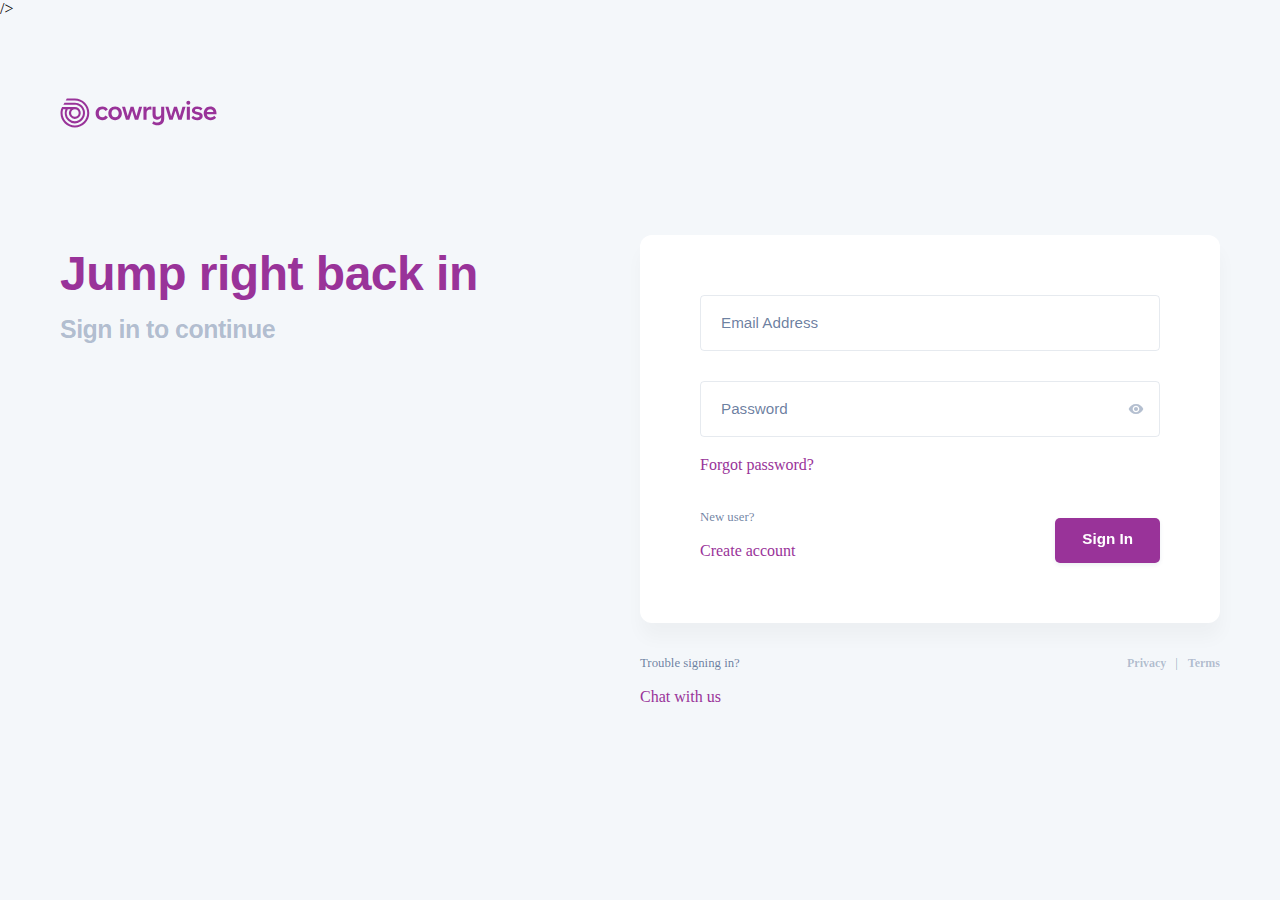
==== commit 04e0cd2b: "commit" ====
--- a/cowrywiselogin.html
+++ b/cowrywiselogin.html
@@ -17,9 +17,9 @@
       <meta
         data-n-head="1"
         name="twitter:image:src"
-        content="https://my.cowrywise.com/icons/og-card.jpg"
+        content=""
       />
-      <meta data-n-head="1" name="og:title" content="My Cowrywise" />
+      <meta data-n-head="1" name="og:title" content="Cowrywise" />
       <meta
         data-n-head="1"
         name="og:description"
@@ -28,7 +28,7 @@
       <meta
         data-n-head="1"
         name="og:image"
-        content="https://my.cowrywise.com/icons/og-card.jpg"
+        content=""
       />
       <meta data-n-head="1" data-hid="charset" charset="utf-8" />
       <meta
@@ -41,13 +41,13 @@
         data-n-head="1"
         data-hid="apple-mobile-web-app-title"
         name="apple-mobile-web-app-title"
-        content="My Cowrywise"
+        content= 
       />
       <meta
         data-n-head="1"
         data-hid="author"
         name="author"
-        content="Cowrywise"
+        
       />
       <meta
         data-n-head="1"
@@ -61,35 +61,13 @@
         data-hid="og:site_name"
         name="og:site_name"
         property="og:site_name"
-        content="My Cowrywise"
+        content=
       />
-      <link
-        data-n-head="1"
-        rel="icon"
-        type="image/x-icon"
-        href="/icons/favicon.ico"
+      
       />
-      <link
-        data-n-head="1"
-        rel="icon"
-        type="image/png"
-        sizes="16x16"
-        href="/icons/favicon-16x16.png"
-      />
-      <link
-        data-n-head="1"
-        rel="icon"
-        type="image/png"
-        sizes="32x32"
-        href="/icons/favicon-32x32.png"
-      />
-      <link
-        data-n-head="1"
-        rel="apple-touch-icon"
-        sizes="180x180"
-        href="/icons/apple-touch-icon.png"
-      />
-      <link data-n-head="1" rel="canonical" href="https://my.cowrywise.com" />
+      <link rel="stylesheet" href="mycss.css" />
+      <link rel="stylesheet" href="submit.js" />
+      <link data-n-head="1" rel="canonical" href="index.html" />
       <link data-n-head="1" rel="stylesheet" href="/fonts/cw-fonts.css" />
       <link
         data-n-head="1"
@@ -115,11 +93,7 @@
         async=""
         src="https://widget.intercom.io/widget/nocmnfgt"
       ></script>
-      <script data-n-head="1" src="/js/intercom.js" async=""></script>
-      <link rel="preload" href="/_nuxt/e741ea4.js" as="script" />
-      <link rel="preload" href="/_nuxt/82899b5.js" as="script" />
-      <link rel="preload" href="/_nuxt/36bf31a.js" as="script" />
-      <link rel="preload" href="/_nuxt/c11ccfa.js" as="script" />
+      
       <style type="text/css">
         .error {
           background-color: #fff;
@@ -138,7 +112,7 @@
         }
       </style>
       <style type="text/css">
-        /*! normalize.css v5.0.0 | MIT License | github.com/necolas/normalize.css */
+       
         * {
           box-sizing: border-box;
         }
@@ -18423,7 +18397,7 @@
             <div class="container auth-area">
               <div class="grid">
                 <div class="c-no-gutter c-xs-12">
-                    <a href="ccc.html">
+                    <a href="index.html">
                         <svg xmlns="http://www.w3.org/2000/svg" svg-inline="" role="presentation" focusable="false" tabindex="-1" class="cw-logo">
                             <path d="M14.896.5H6.828l-.016.028L5.7 2.571h9.197c6.812 0 12.338 5.564 12.338 12.427 0 6.863-5.524 12.426-12.338 12.426-6.815 0-12.34-5.564-12.34-12.426 0-1.299.202-2.589.599-3.824H5.51c-1.67 4.156-.448 8.923 3.01 11.746a10.067 10.067 0 0012.034.533c3.692-2.506 5.325-7.146 4.024-11.434-1.301-4.287-5.23-7.216-9.682-7.216H4.483l-1.129 2.07h11.542c3.625 0 6.805 2.437 7.772 5.956.967 3.52-.516 7.256-3.625 9.134a8.023 8.023 0 01-9.708-1.08 8.166 8.166 0 01-1.558-9.71h2.669a5.924 5.924 0 00-.207 7.381 5.824 5.824 0 007.113 1.787c2.494-1.16 3.85-3.912 3.26-6.614-.591-2.702-2.97-4.626-5.716-4.624H2.138L1.01 11.174a14.62 14.62 0 00-.51 3.824c0 8.006 6.445 14.497 14.396 14.497 7.95 0 14.395-6.49 14.395-14.497S22.845.5 14.896.5zm0 10.674c2.096 0 3.796 1.712 3.796 3.824 0 2.111-1.7 3.823-3.796 3.823-2.097 0-3.797-1.712-3.797-3.823 0-2.112 1.7-3.824 3.797-3.824zm20.723 4.13c0-4.028 2.683-6.858 6.707-6.858 2.48 0 4.505 1.096 5.568 2.932l-2.328 1.657c-.735-1.173-1.848-1.734-3.164-1.734-2.176 0-3.62 1.557-3.62 4.003 0 2.421 1.443 4.002 3.62 4.002 1.317 0 2.43-.587 3.164-1.76l2.328 1.658c-1.063 1.86-3.088 2.931-5.568 2.931-4.024 0-6.707-2.83-6.707-6.831zm12.713 0c0-3.773 2.658-6.858 6.783-6.858 4.151 0 6.784 3.085 6.784 6.858 0 3.747-2.634 6.831-6.784 6.831-4.123 0-6.783-3.084-6.783-6.831zm10.403 0c0-2.37-1.393-4.028-3.62-4.028-2.226 0-3.62 1.657-3.62 4.028 0 2.345 1.393 4.002 3.62 4.002 2.228 0 3.62-1.657 3.62-4.002zm23.433-6.502l-3.95 12.975h-3.335l-2.792-9.151-2.817 9.151h-3.34L62.007 8.802h3.064l2.668 9.355 2.866-9.355h2.965l2.866 9.355 2.643-9.355zm43.39 0l-3.953 12.975h-3.336l-2.792-9.151-2.816 9.151h-3.333L105.4 8.805h3.063l2.669 9.355 2.863-9.358h2.965l2.866 9.355 2.644-9.355zM91.41 8.753v2.905a9.407 9.407 0 00-1.418-.127c-2.253 0-3.442 1.147-3.442 3.849v6.4h-3.087V8.802h3.035v2.168c.633-1.504 2.024-2.396 3.796-2.396a3.18 3.18 0 011.115.179zm12.81.05v11.674c0 4.36-2.404 6.755-6.657 6.755-2.201 0-4.226-.663-5.441-1.81l1.392-2.269c1.087.865 2.506 1.3 3.873 1.3 2.379 0 3.796-1.35 3.796-3.978v-1.119c-.734 1.428-2.303 2.294-4.202 2.294-2.733 0-4.454-1.733-4.454-4.894V8.802h3.088v7.164c0 1.989.81 2.855 2.43 2.855 1.873 0 3.113-1.146 3.113-3.033V8.802h3.063zM126.37 4.7c0-1.122.785-1.938 1.975-1.938 1.164 0 1.946.816 1.946 1.938 0 1.121-.784 1.937-1.946 1.937-1.19 0-1.974-.816-1.974-1.937zm.431 4.103h3.088v12.975h-3.088V8.803zm4.642 10.86l1.67-1.964c1.012 1.122 2.582 1.785 4.227 1.785 1.468 0 2.278-.56 2.278-1.376 0-.689-.506-1.122-1.797-1.428l-2.1-.484c-2.684-.637-3.823-1.887-3.823-3.671 0-2.396 1.974-4.079 5.316-4.079 2.278 0 4.176.79 5.29 2.066l-1.646 2.013c-1.113-.969-2.379-1.428-3.72-1.428-1.444 0-2.152.536-2.152 1.326 0 .612.43.994 1.797 1.3l2.227.536c2.708.611 3.696 1.86 3.696 3.644 0 2.575-1.975 4.232-5.391 4.232-2.557 0-4.708-.968-5.872-2.473zm24.976-3.442h-9.594c.33 2.09 1.696 3.212 3.797 3.212 1.442 0 2.657-.535 3.594-1.632l1.848 1.836c-1.215 1.58-3.164 2.498-5.544 2.498-4.1 0-6.834-2.702-6.834-6.78 0-4.028 2.634-6.909 6.531-6.909 3.746 0 6.277 2.626 6.277 6.577 0 .4-.026.8-.075 1.198zm-9.594-2.115h6.584c-.152-1.912-1.317-2.957-3.164-2.957-1.9 0-3.09 1.096-3.42 2.957z" fill="#993399">
 
@@ -18515,396 +18489,22 @@
                     <div>
                       <span
                         ><a
-                          href="https://cowrywise.com/privacy"
+                          href="#"
                           class="u-t-light-3"
                           >&nbsp; Privacy &nbsp; |</a
                         ></span
                       >
                       <span
                         ><a
-                          href="https:ccc.html"
+                          href="index.html"
                           class="u-t-light-3"
                           >&nbsp; Terms</a
                         ></span
                       >
                     </div>
                   </div>
-                  <div
-                    class="sweet-modal-overlay theme-dark sweet-modal-clickable blocking"
-                    style="display: none"
-                  >
-                    <div
-                      class="sweet-modal theme-light is-mobile-fullscreen is-alert"
-                    >
-                      <div class="sweet-box-actions">
-                        <div class="sweet-action-close">
-                          <svg
-                            xmlns="http://www.w3.org/2000/svg"
-                            width="24"
-                            height="24"
-                            viewBox="0 0 24 24"
-                          >
-                            <path
-                              d="M19 6.41L17.59 5 12 10.59 6.41 5 5 6.41 10.59 12 5 17.59 6.41 19 12 13.41 17.59 19 19 17.59 13.41 12z"
-                              fill="#292c34"
-                            ></path>
-                          </svg>
-                        </div>
-                      </div>
-                      <!---->
-                      <!---->
-                      <div class="sweet-content">
-                        <!---->
-                        <!---->
-                        <!---->
-                        <!---->
-                        <!---->
-                      </div>
-                      <!---->
-                    </div>
-                  </div>
-                  <div
-                    class="sweet-modal-overlay theme-dark sweet-modal-clickable"
-                    primarytext="Reactivate"
-                    secondarytext="go back"
-                    style="display: none"
-                  >
-                    <div
-                      class="sweet-modal theme-light has-content is-mobile-fullscreen is-alert"
-                    >
-                      <div class="sweet-box-actions">
-                        <div class="sweet-action-close">
-                          <svg
-                            xmlns="http://www.w3.org/2000/svg"
-                            width="24"
-                            height="24"
-                            viewBox="0 0 24 24"
-                          >
-                            <path
-                              d="M19 6.41L17.59 5 12 10.59 6.41 5 5 6.41 10.59 12 5 17.59 6.41 19 12 13.41 17.59 19 19 17.59 13.41 12z"
-                              fill="#292c34"
-                            ></path>
-                          </svg>
-                        </div>
-                      </div>
-                      <!---->
-                      <!---->
-                      <div class="sweet-content">
-                        <!---->
-                        <!---->
-                        <!---->
-                        <!---->
-                        <div class="sweet-content-content">
-                          <div class="confirmation-modal">
-                            <div class="grid">
-                              <div class="c-xs-12">
-                                <svg
-                                  width="60"
-                                  height="68"
-                                  viewBox="0 0 71 78"
-                                  fill="none"
-                                  xmlns="http://www.w3.org/2000/svg"
-                                  svg-inline=""
-                                  role="presentation"
-                                  focusable="false"
-                                  tabindex="-1"
-                                >
-                                  <path
-                                    d="M47.574 17.917c0 6.96-5.61 12.602-12.531 12.602-6.92 0-12.531-5.642-12.531-12.602V13.21h-5.284v4.707c0 9.895 7.976 17.917 17.815 17.917 9.839 0 17.815-8.022 17.815-17.917C52.858 8.022 44.882 0 35.043 0H16.926v5.314h18.117c6.92 0 12.53 5.643 12.53 12.603z"
-                                    fill="#0067F5"
-                                  ></path>
-                                  <path
-                                    fill-rule="evenodd"
-                                    clip-rule="evenodd"
-                                    d="M55.835 40.16c-1.294 0-2.54.454-3.606 1.189a30.22 30.22 0 01-34.292.008c-1.073-.74-2.328-1.196-3.631-1.196-1.396 0-2.76.49-3.755 1.47A35.427 35.427 0 00.003 65.683a5.726 5.726 0 00.44 2.352c.312.764.763 1.47 1.414 1.978 2.773 2.163 11.755 7.506 33.22 7.506 21.466 0 30.447-5.342 33.221-7.506.65-.508 1.102-1.214 1.414-1.978a5.726 5.726 0 00.44-2.352 35.351 35.351 0 00-10.599-24.072c-.988-.966-2.336-1.45-3.718-1.45z"
-                                    fill="#CDF2FC"
-                                  ></path>
-                                </svg>
-                                <h5 class="">New device log-in</h5>
-                                <p class="m-t-20 u-t-light-6">
-                                  Please answer your security questions to
-                                  proceed. We’ll remember
-                                  <span class="u-t-black"
-                                    >Google chrome-Windows 10</span
-                                  >
-                                  for future logins.
-                                </p>
-                              </div>
-                            </div>
-                            <div class="grid end-xs u-t-right">
-                              <div class="c-xs-12 c-sm-10">
-                                <!---->
-                                <button class="button">Continue</button>
-                              </div>
-                            </div>
-                          </div>
-                        </div>
-                      </div>
-                      <!---->
-                    </div>
-                  </div>
-                  <div
-                    class="sweet-modal--small sweet-modal-overlay theme-dark sweet-modal-clickable"
-                    style="display: none"
-                  >
-                    <div
-                      class="sweet-modal theme-light has-content is-mobile-fullscreen is-alert"
-                    >
-                      <div class="sweet-box-actions"><!----></div>
-                      <!---->
-                      <!---->
-                      <div class="sweet-content">
-                        <!---->
-                        <!---->
-                        <!---->
-                        <!---->
-                        <div class="sweet-content-content">
-                          <div class="confirmation-modal">
-                            <div class="m-b-30">
-                              <h5>Reactivate your account</h5>
-                              <!---->
-                              <!---->
-                            </div>
-                            <div class="grid end-xs u-t-right">
-                              <button
-                                type="button"
-                                class="button button--no-height button--text m-r-20 primary"
-                              >
-                                go back
-                              </button>
-                              <button
-                                type="button"
-                                class="button button--no-height button--text"
-                              >
-                                Reactivate
-                              </button>
-                            </div>
-                          </div>
-                        </div>
-                      </div>
-                      <!---->
-                    </div>
-                  </div>
-                </div>
-                <div data-v-1f45bc84="">
-                  <div
-                    data-v-1f45bc84=""
-                    class="cw-modal sweet-modal-overlay theme-dark sweet-modal-clickable blocking"
-                    style="display: none"
-                  >
-                    <div
-                      class="sweet-modal theme-light has-content is-mobile-fullscreen is-alert"
-                    >
-                      <div class="sweet-box-actions">
-                        <div class="sweet-action-close">
-                          <svg
-                            xmlns="http://www.w3.org/2000/svg"
-                            width="24"
-                            height="24"
-                            viewBox="0 0 24 24"
-                          >
-                            <path
-                              d="M19 6.41L17.59 5 12 10.59 6.41 5 5 6.41 10.59 12 5 17.59 6.41 19 12 13.41 17.59 19 19 17.59 13.41 12z"
-                              fill="#292c34"
-                            ></path>
-                          </svg>
-                        </div>
-                      </div>
-                      <!---->
-                      <!---->
-                      <div class="sweet-content">
-                        <!---->
-                        <!---->
-                        <!---->
-                        <!---->
-                        <div class="sweet-content-content">
-                          <div
-                            data-v-1f45bc84=""
-                            class="security-intro login-approval"
-                          >
-                            <div
-                              data-v-1f45bc84=""
-                              class="security-intro__dots"
-                            >
-                              <div
-                                data-v-1f45bc84=""
-                                style="
-                                  width: 130px;
-                                  height: 130px;
-                                  overflow: hidden;
-                                  margin: 0px auto;
-                                "
-                              >
-                                <svg
-                                  xmlns="http://www.w3.org/2000/svg"
-                                  viewBox="0 0 66 49"
-                                  width="66"
-                                  height="49"
-                                  preserveAspectRatio="xMidYMid meet"
-                                  style="
-                                    width: 100%;
-                                    height: 100%;
-                                    transform: translate3d(0px, 0px, 0px);
-                                    content-visibility: visible;
-                                  "
-                                >
-                                  <defs>
-                                    <clipPath id="__lottie_element_2">
-                                      <rect
-                                        width="66"
-                                        height="49"
-                                        x="0"
-                                        y="0"
-                                      ></rect>
-                                    </clipPath>
-                                  </defs>
-                                  <g clip-path="url(#__lottie_element_2)">
-                                    <g
-                                      id="layer_9"
-                                      transform="matrix(1.2726999521255493,0,0,1.2726999521255493,0.500150203704834,17.500150680541992)"
-                                      opacity="1"
-                                      style="display: block"
-                                    >
-                                      <g
-                                        opacity="1"
-                                        transform="matrix(1,0,0,1,0,0)"
-                                      >
-                                        <g
-                                          opacity="1"
-                                          transform="matrix(1,0,0,1,0,0)"
-                                        >
-                                          <path
-                                            fill="rgb(0,102,244)"
-                                            fill-opacity="1"
-                                            d=" M4.889999866485596,9.779999732971191 C7.590000152587891,9.779999732971191 9.779999732971191,7.590000152587891 9.779999732971191,4.889999866485596 C9.779999732971191,2.190000057220459 7.590000152587891,0 4.889999866485596,0 C2.190000057220459,0 0,2.190000057220459 0,4.889999866485596 C0,7.590000152587891 2.190000057220459,9.779999732971191 4.889999866485596,9.779999732971191 C4.889999866485596,9.779999732971191 4.889999866485596,9.779999732971191 4.889999866485596,9.779999732971191z"
-                                          ></path>
-                                        </g>
-                                      </g>
-                                    </g>
-                                    <g
-                                      id="layer_8"
-                                      transform="matrix(1.2726999521255493,0,0,1.2726999521255493,25.500150680541992,17.500150680541992)"
-                                      opacity="1"
-                                      style="display: block"
-                                    >
-                                      <g
-                                        opacity="1"
-                                        transform="matrix(1,0,0,1,0,0)"
-                                      >
-                                        <g
-                                          opacity="1"
-                                          transform="matrix(1,0,0,1,0,0)"
-                                        >
-                                          <g
-                                            opacity="1"
-                                            transform="matrix(1,0,0,1,0,0)"
-                                          >
-                                            <path
-                                              fill="rgb(0,102,244)"
-                                              fill-opacity="1"
-                                              d=" M5.389999866485596,9.779999732971191 C8.09000015258789,9.779999732971191 10.270000457763672,7.590000152587891 10.270000457763672,4.889999866485596 C10.270000457763672,2.190000057220459 8.09000015258789,0 5.389999866485596,0 C2.690000057220459,0 0.5,2.190000057220459 0.5,4.889999866485596 C0.5,7.590000152587891 2.690000057220459,9.779999732971191 5.389999866485596,9.779999732971191 C5.389999866485596,9.779999732971191 5.389999866485596,9.779999732971191 5.389999866485596,9.779999732971191z"
-                                            ></path>
-                                          </g>
-                                        </g>
-                                      </g>
-                                    </g>
-                                    <g
-                                      id="layer_7"
-                                      transform="matrix(1.2726999521255493,0,0,1.2726999521255493,51.50014877319336,17.500150680541992)"
-                                      opacity="1"
-                                      style="display: block"
-                                    >
-                                      <g
-                                        opacity="1"
-                                        transform="matrix(1,0,0,1,0,0)"
-                                      >
-                                        <g
-                                          opacity="1"
-                                          transform="matrix(1,0,0,1,0,0)"
-                                        >
-                                          <g
-                                            opacity="1"
-                                            transform="matrix(1,0,0,1,0,0)"
-                                          >
-                                            <path
-                                              fill="rgb(0,102,244)"
-                                              fill-opacity="1"
-                                              d=" M5.130000114440918,9.779999732971191 C7.829999923706055,9.779999732971191 10.020000457763672,7.590000152587891 10.020000457763672,4.889999866485596 C10.020000457763672,2.190000057220459 7.829999923706055,0 5.130000114440918,0 C2.430000066757202,0 0.23999999463558197,2.190000057220459 0.23999999463558197,4.889999866485596 C0.23999999463558197,7.590000152587891 2.430000066757202,9.779999732971191 5.130000114440918,9.779999732971191 C5.130000114440918,9.779999732971191 5.130000114440918,9.779999732971191 5.130000114440918,9.779999732971191z"
-                                            ></path>
-                                          </g>
-                                        </g>
-                                      </g>
-                                    </g>
-                                  </g>
-                                </svg>
-                              </div>
-                            </div>
-                            <h5 data-v-1f45bc84="" class="m-b-20">
-                              Confirm device
-                            </h5>
-                            <p
-                              data-v-1f45bc84=""
-                              class="u-t-light-9 m-t-10 m-b-20"
-                            >
-                              Enter the login code sent to your primary device
-                              to confirm this device. We'll remember this device
-                              next time.
-                            </p>
-                            <!---->
-                            <div data-v-1f45bc84="">
-                              <p
-                                data-v-1f45bc84=""
-                                class="u-t-light-9 m-t-10 m-b-20"
-                              >
-                                Didn’t get a code?
-                                <button
-                                  data-v-1f45bc84=""
-                                  class="button button--text u-font-semi-bold"
-                                >
-                                  Resend code
-                                </button>
-                              </p>
-                            </div>
-                            <!---->
-                            <!---->
-                          </div>
-                        </div>
-                      </div>
-                      <!---->
-                    </div>
-                  </div>
-                </div>
-                <!---->
-                <!---->
-                <!---->
-              </div>
-            </div>
-            <div class="toast"><span></span></div>
-          </div>
-        </div>
-      </div>
-      <script>
-        window.__NUXT__ = {
-          config: {
-            APP_ENV: "production",
-            PAYSTACK_KEY: "pk_live_2412b84a7f9bd4c8af2293bde97ce0ce3be8b6f7",
-            FLUTTERWAVE_KEY: "FLWPUBK-92d3f2a5284a92050349f61aba394501-X",
-            SHOW_FLUTTERWAVE_POPUP: void 0,
-            ACCESS_TOKEN_EXPIRY: 300,
-            REFRESH_TOKEN_EXPIRY: 240,
-            API_BASE_URL: "https://dashboard.cowrywise.com/api/v2/",
-            AUTH_BASE_URL: "https://production.auth.cowrywise.com/api/",
-            BASE_URL_V2: "https://dashboard.cowrywise.com/api/v2.1/",
-            APM_URL:
-              "https://412b766153a9468b972ec5b9e3092cfe.apm.us-central1.gcp.cloud.es.io:443",
-            _app: { basePath: "/", assetsPath: "/_nuxt/", cdnURL: null },
-          },
-        };
-      </script>
-      <script src="/_nuxt/e741ea4.js"></script>
-      <script src="/_nuxt/82899b5.js"></script>
-      <script src="/_nuxt/36bf31a.js"></script>
-      <script src="/_nuxt/c11ccfa.js"></script>
+                
+      
 
       <svg
         id="SvgjsSvg1001"
